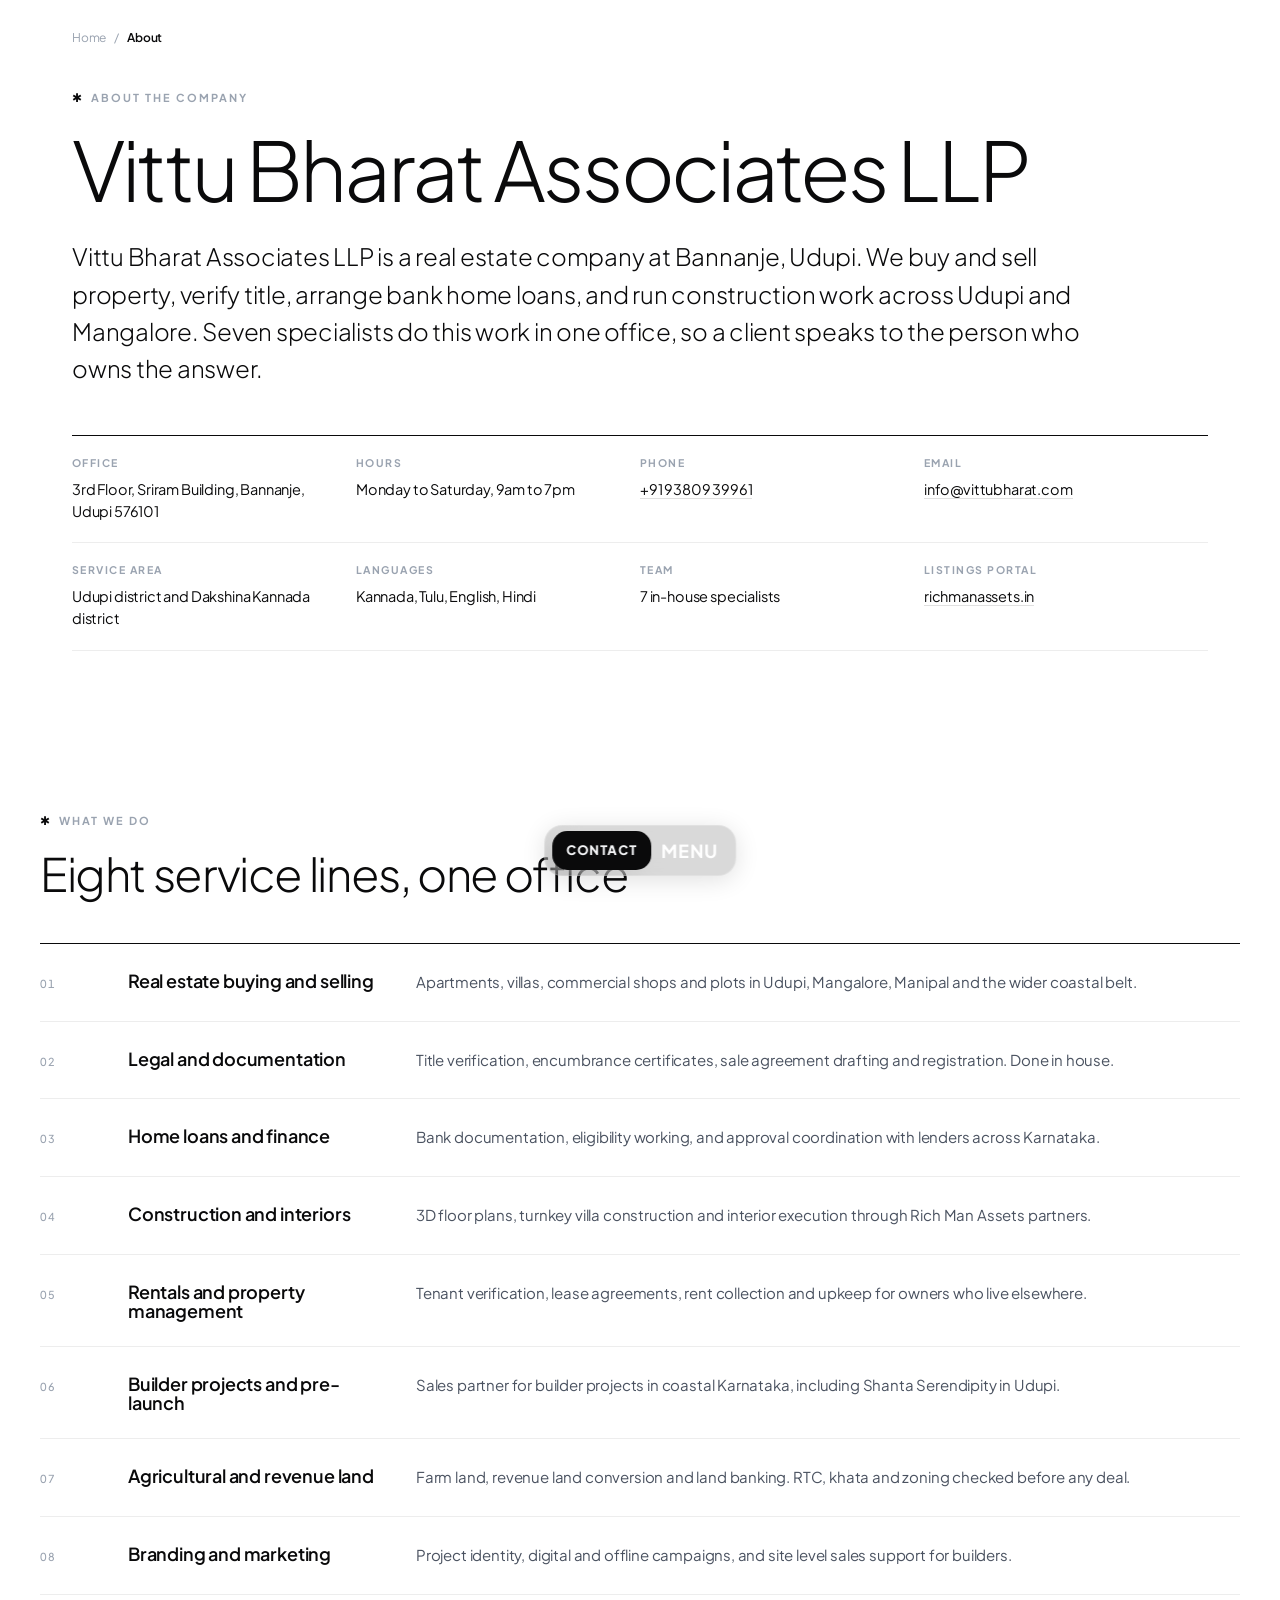
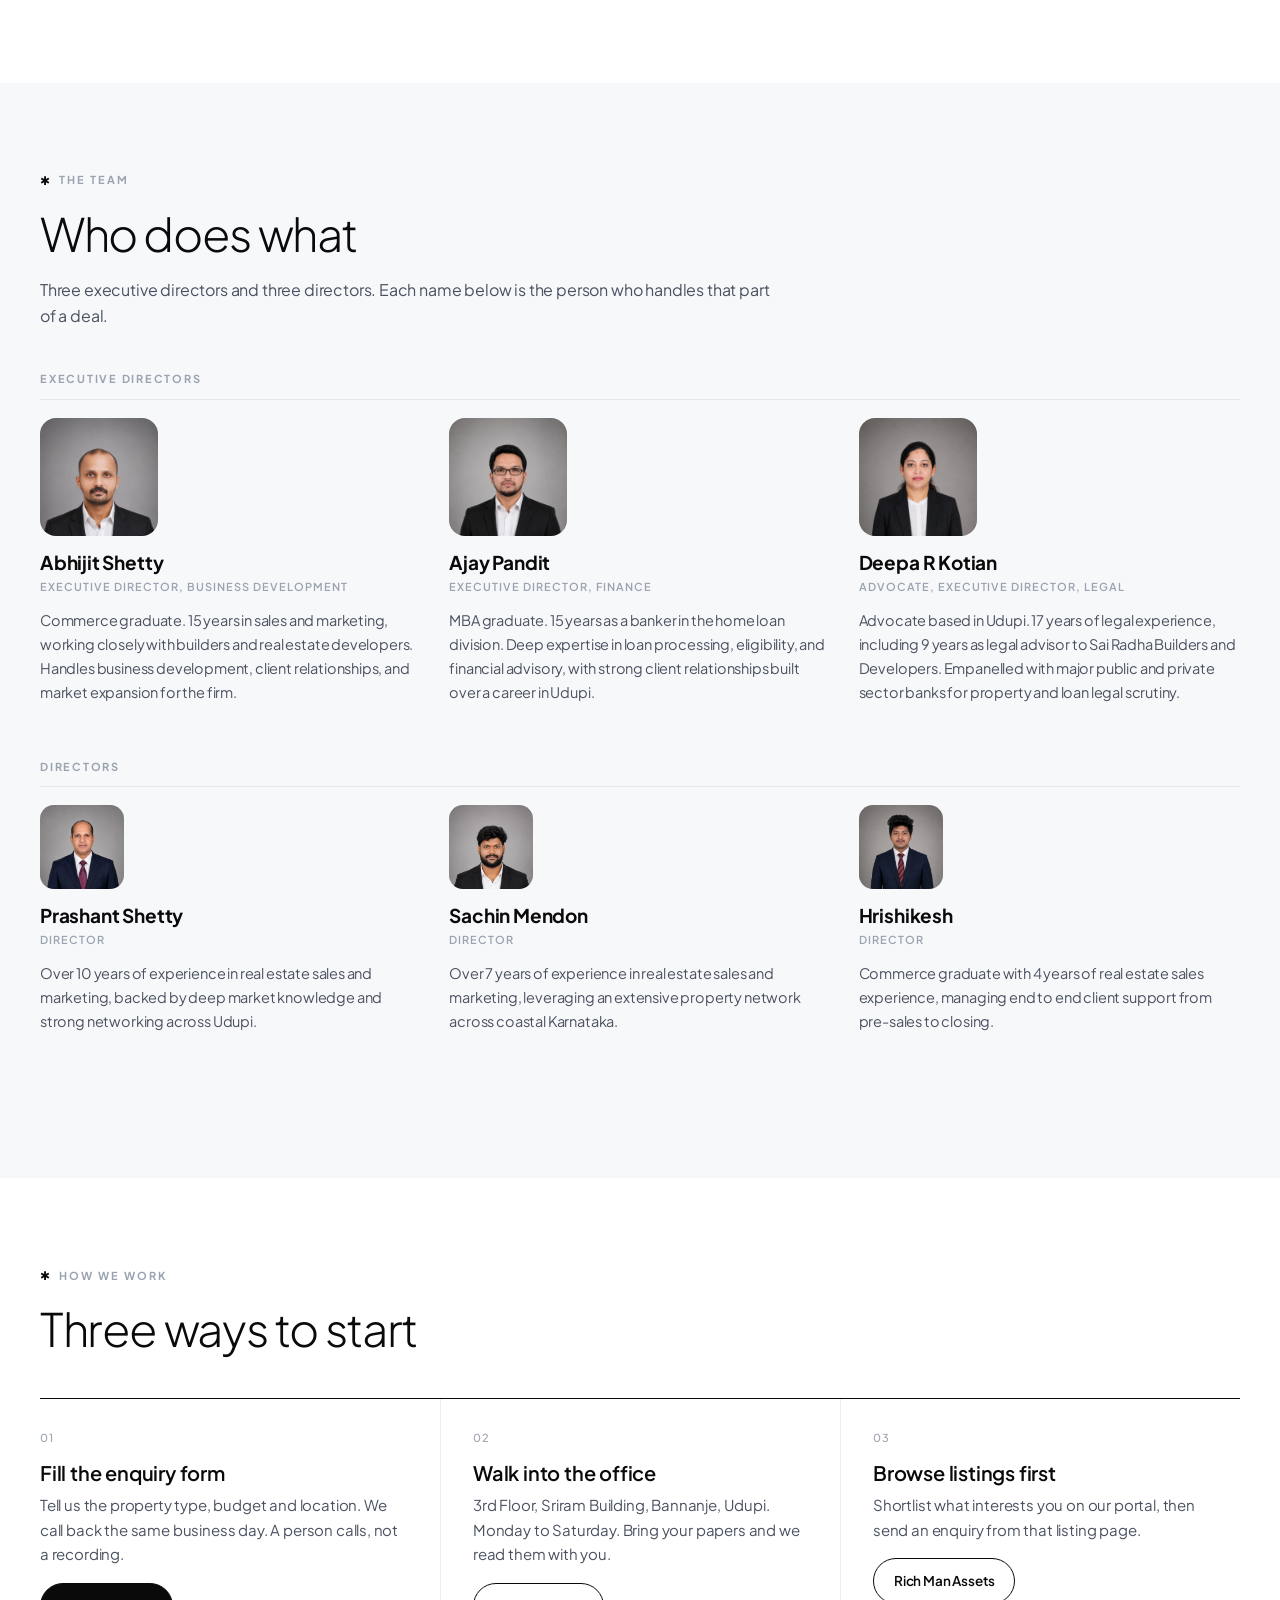
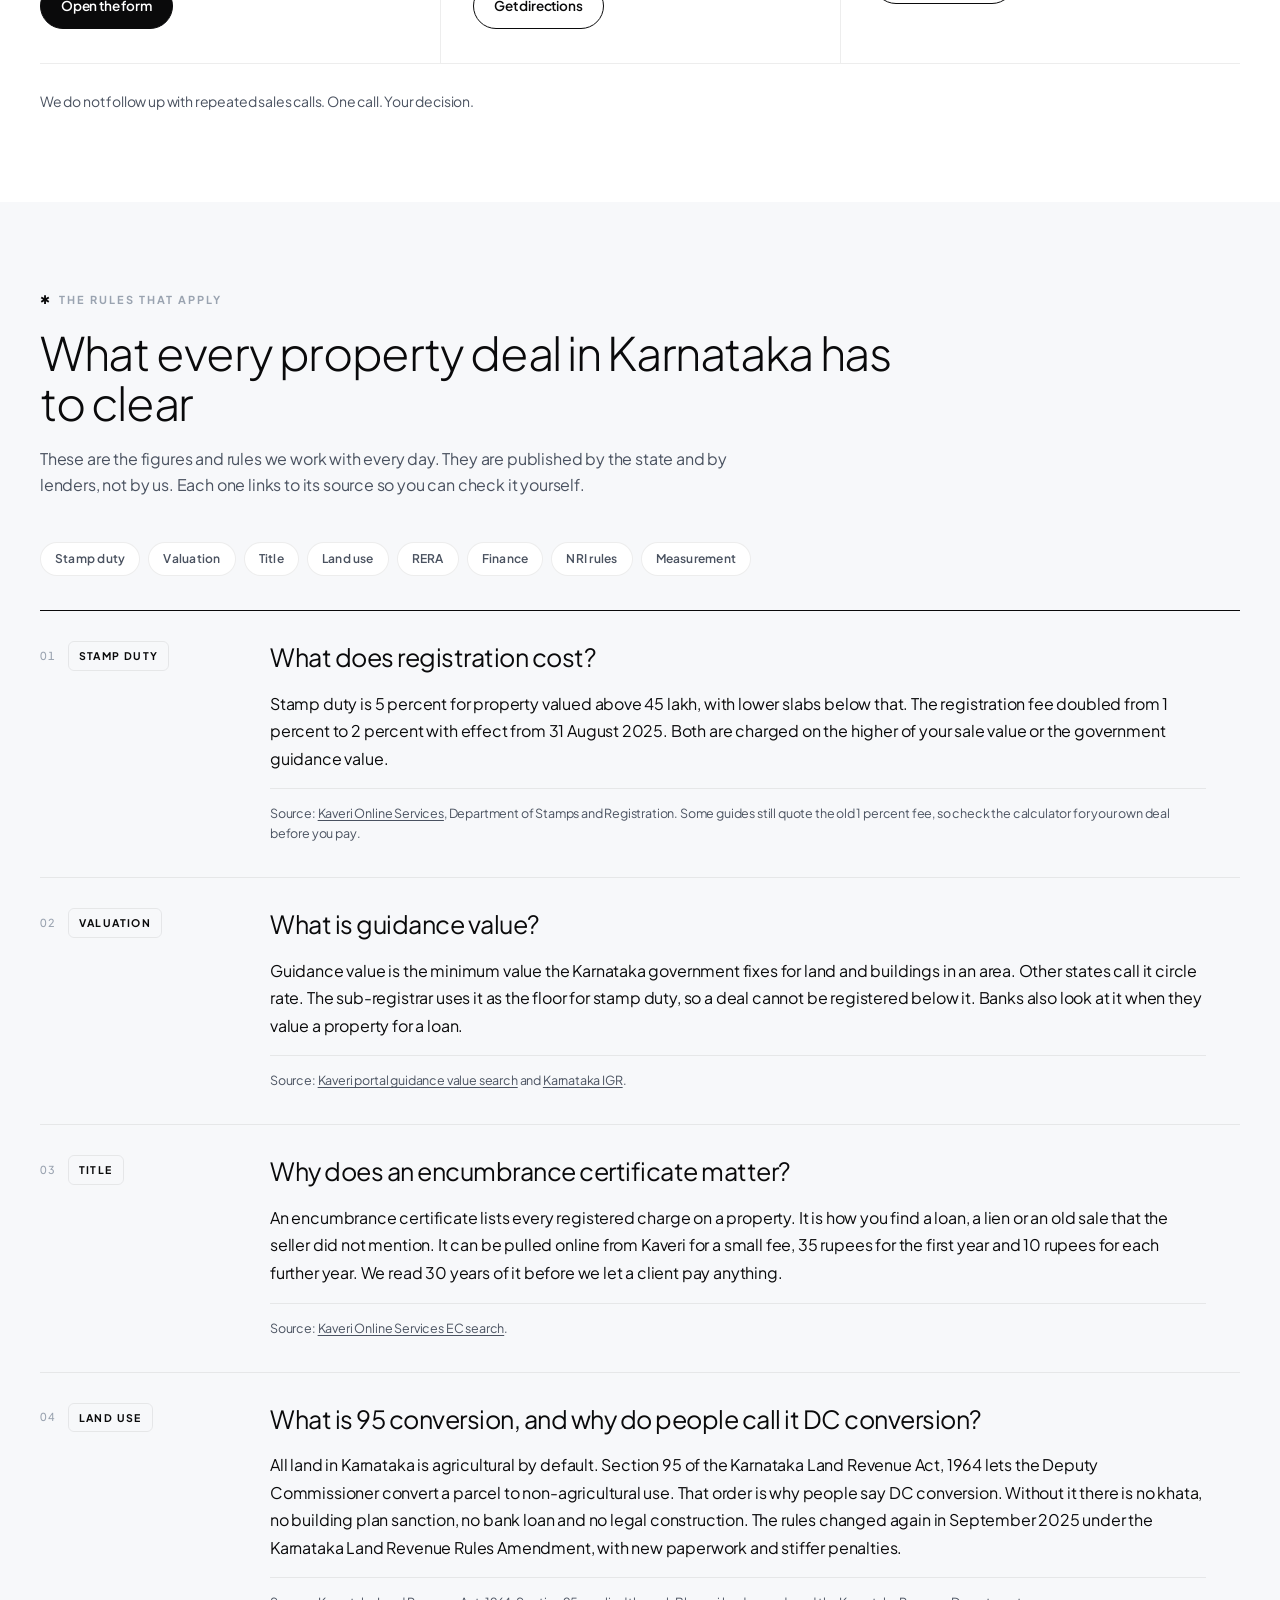
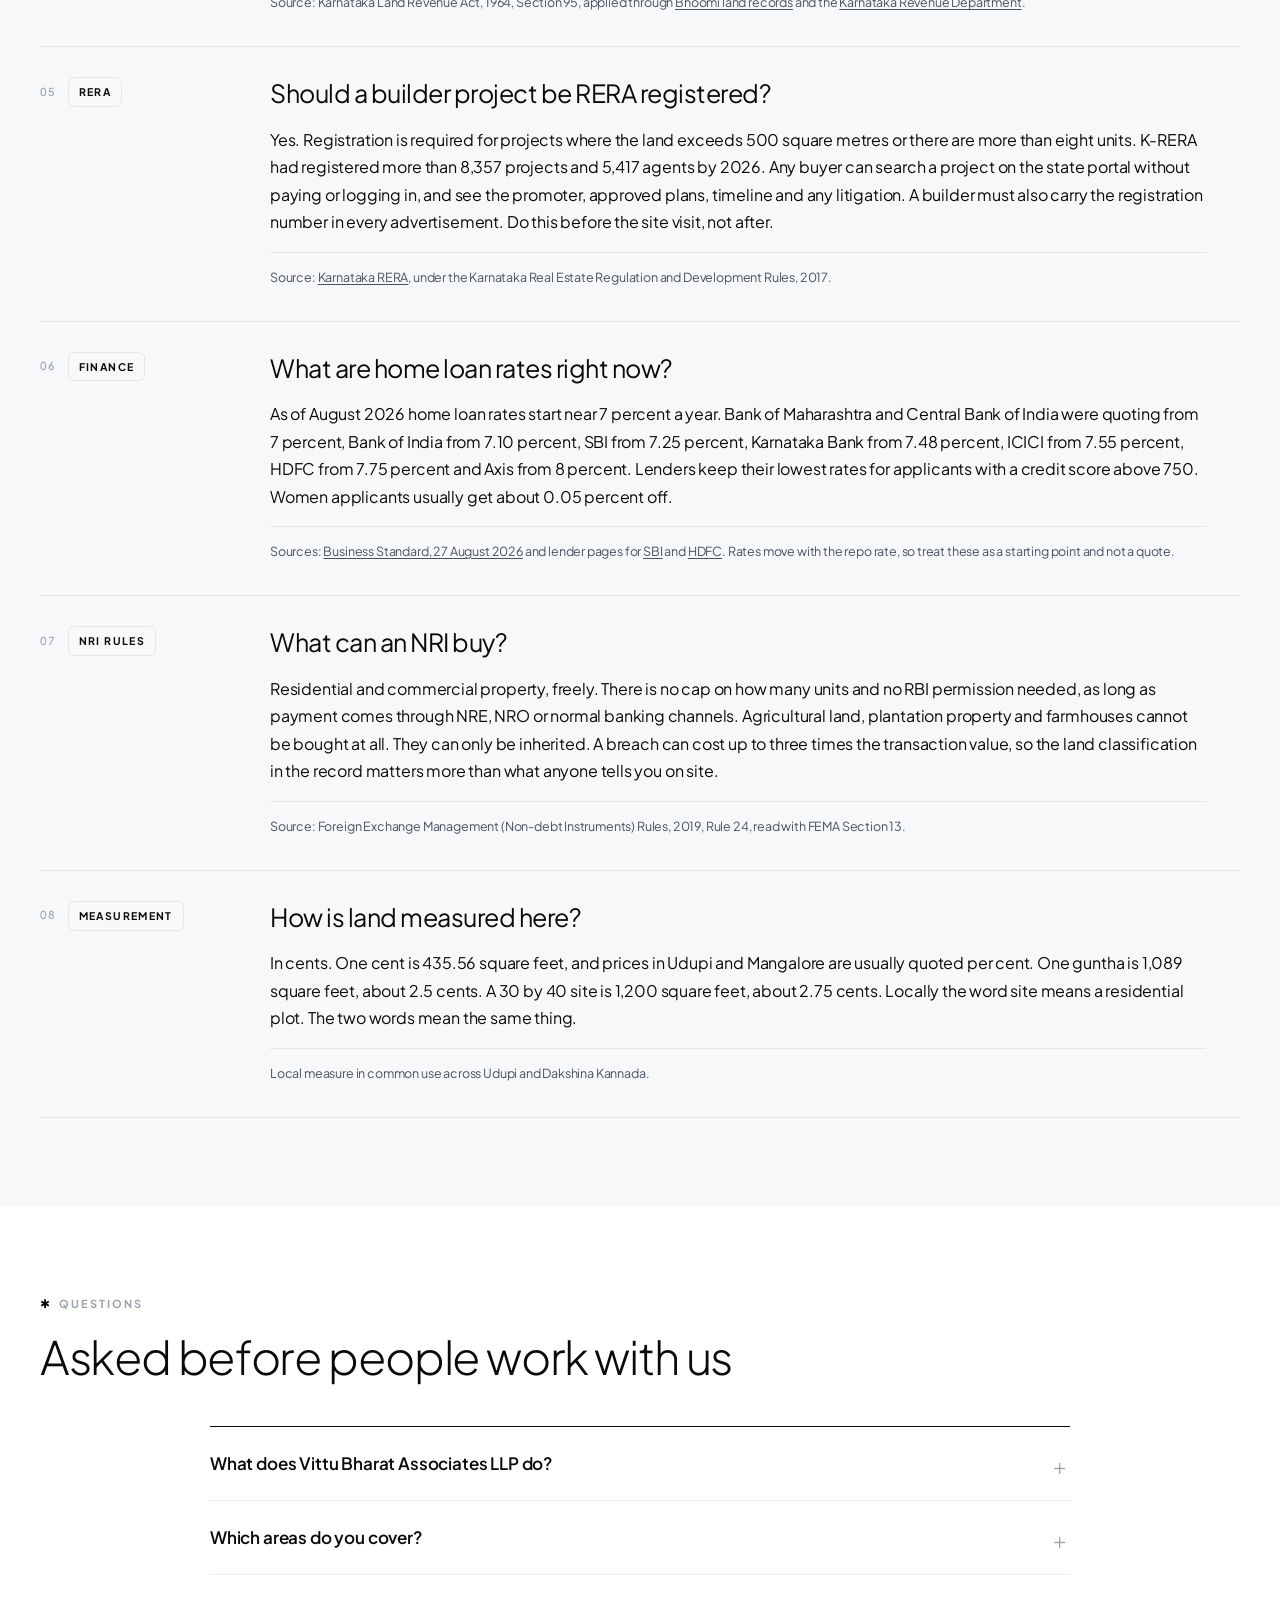
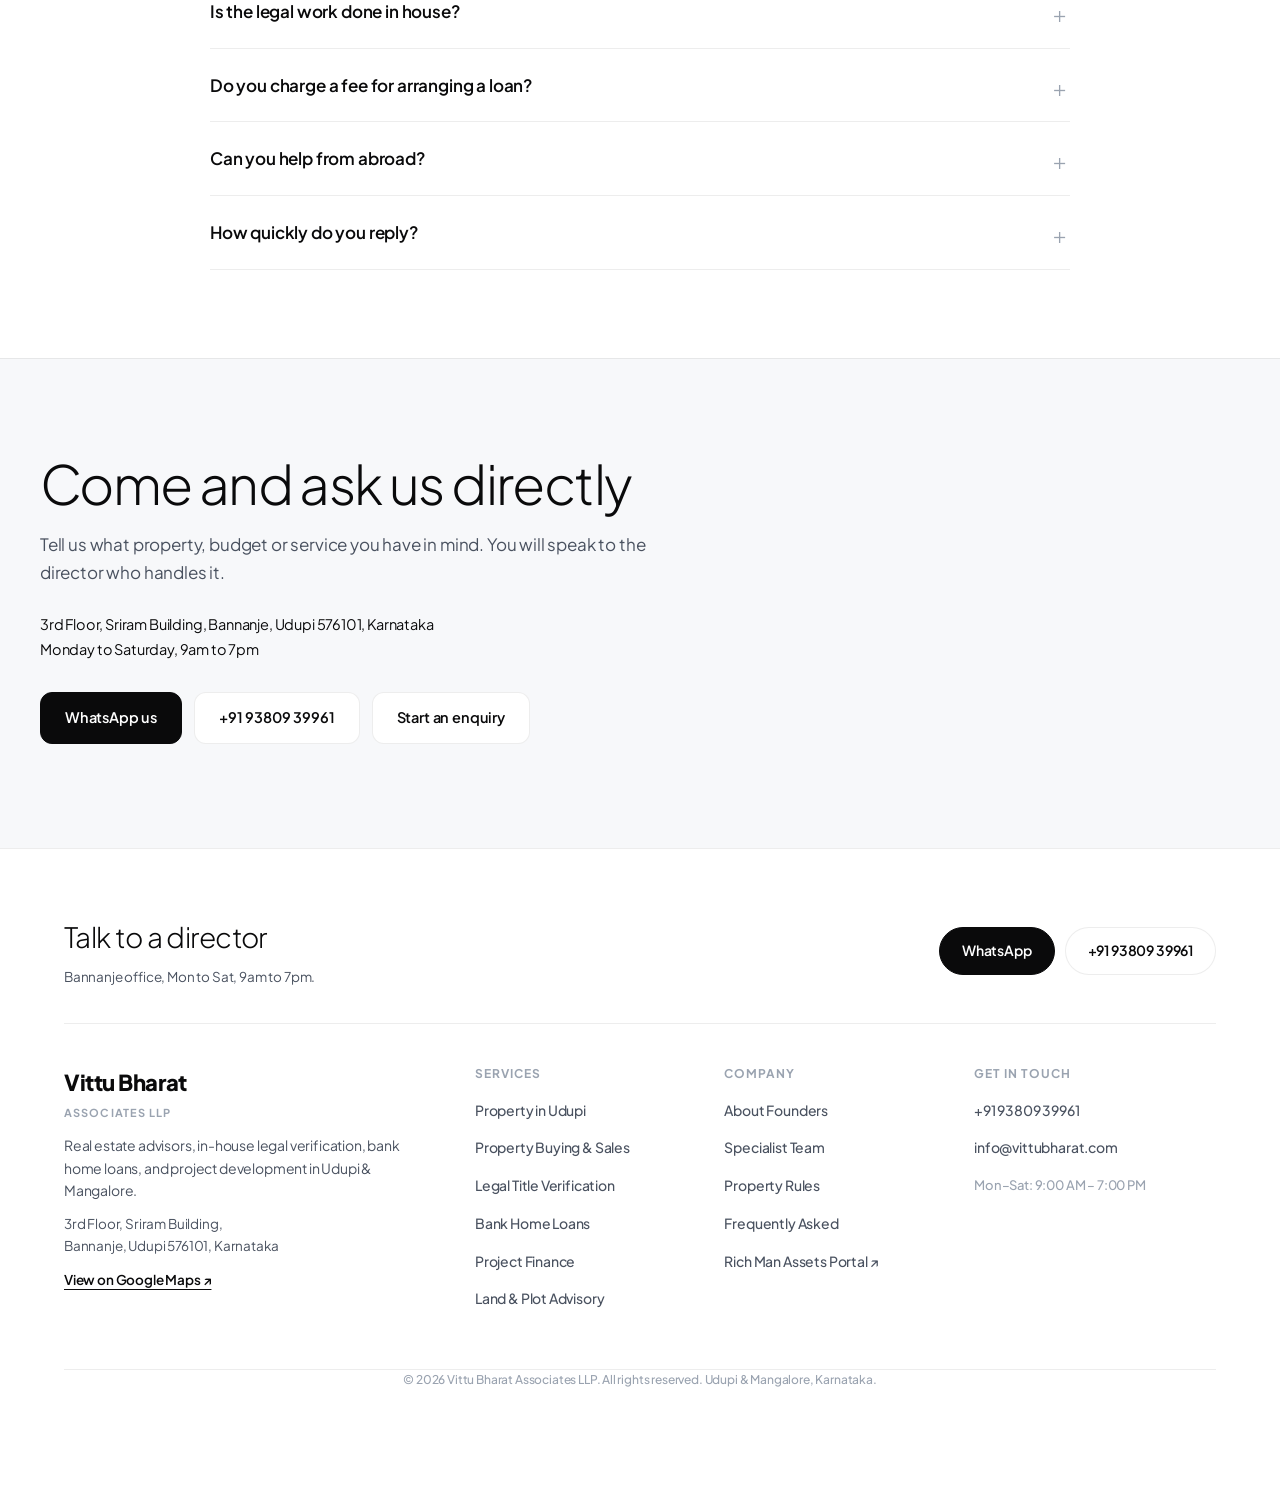
==== about.html @ c8b0259d "Replace Brahmagiri with Bannanje across all pages Update office location references from Brahmagiri " ====
<!DOCTYPE html>
<html lang="en-IN">

<head>
  <meta charset="UTF-8">
  <meta name="viewport" content="width=device-width, initial-scale=1.0">
  <title>About Us | Real Estate Company in Udupi | Vittu Bharat</title>
  <meta name="description"
    content="Vittu Bharat Associates LLP is a real estate company at Bannanje, Udupi. Meet the seven specialists who handle property, legal, loans and construction.">
  <meta name="keywords"
    content="about Vittu Bharat, real estate company Udupi, property consultant Mangalore, Deepa R Kotian advocate Udupi, Ajay Pandit home loan Udupi, real estate agent Bannanje, property legal verification Udupi, real estate team coastal Karnataka">
  <meta name="author" content="Vittu Bharat Associates LLP">
  <meta name="robots" content="index, follow, max-image-preview:large, max-snippet:-1">
  <link rel="canonical" href="https://www.vittubharat.com/about.html">

  <meta name="geo.region" content="IN-KA">
  <meta name="geo.placename" content="Udupi, Karnataka, India">
  <meta name="geo.position" content="13.3408;74.7491">
  <meta name="ICBM" content="13.3408, 74.7491">
  <meta name="theme-color" content="#0A0A0B">

  <meta property="og:title" content="About Vittu Bharat Associates LLP | Real Estate in Udupi &amp; Mangalore">
  <meta property="og:description"
    content="Who we are, who does what, and the rules that apply to every property deal in Udupi and Mangalore.">
  <meta property="og:type" content="website">
  <meta property="og:url" content="https://www.vittubharat.com/about.html">
  <meta property="og:image" content="https://www.vittubharat.com/logo/og-image.png">
  <meta property="og:site_name" content="Vittu Bharat Associates LLP">
  <meta property="og:locale" content="en_IN">
  <meta name="twitter:card" content="summary_large_image">
  <meta name="twitter:title" content="About Vittu Bharat Associates LLP">
  <meta name="twitter:description"
    content="A real estate company in Udupi with in-house legal, finance and construction teams.">
  <meta name="twitter:image" content="https://www.vittubharat.com/logo/og-image.png">

  <link rel="icon" type="image/png" href="logo/textlogo.png">
  <link rel="preconnect" href="https://fonts.googleapis.com">
  <link rel="preconnect" href="https://fonts.gstatic.com" crossorigin>
  <link
    href="https://fonts.googleapis.com/css2?family=Plus+Jakarta+Sans:wght@200;300;400;500;600;700;800&display=swap"
    rel="stylesheet">
  <link rel="stylesheet" href="style.css">

  <script type="application/ld+json">
{
  "@context": "https://schema.org",
  "@type": "AboutPage",
  "@id": "https://www.vittubharat.com/about.html",
  "url": "https://www.vittubharat.com/about.html",
  "name": "About Vittu Bharat Associates LLP",
  "description": "Company profile, team, service area and working process of Vittu Bharat Associates LLP, a real estate company in Udupi, Karnataka.",
  "inLanguage": "en-IN",
  "isPartOf": { "@type": "WebSite", "name": "Vittu Bharat Associates LLP", "url": "https://www.vittubharat.com" },
  "about": { "@id": "https://www.vittubharat.com/#organization" }
}
</script>

  <script type="application/ld+json">
{
  "@context": "https://schema.org",
  "@type": "RealEstateAgent",
  "@id": "https://www.vittubharat.com/#organization",
  "name": "Vittu Bharat Associates LLP",
  "alternateName": ["Vittu Bharat", "VittuBharat"],
  "url": "https://www.vittubharat.com",
  "logo": "https://www.vittubharat.com/logo/textlogo.png",
  "image": "https://www.vittubharat.com/logo/og-image.png",
  "telephone": "+91-93809-39961",
  "email": "info@vittubharat.com",
  "priceRange": "₹₹",
  "address": {
    "@type": "PostalAddress",
    "streetAddress": "3rd Floor, Sriram Building, Bannanje",
    "addressLocality": "Udupi",
    "postalCode": "576101",
    "addressRegion": "Karnataka",
    "addressCountry": "IN"
  },
  "geo": { "@type": "GeoCoordinates", "latitude": 13.3408, "longitude": 74.7491 },
  "openingHoursSpecification": {
    "@type": "OpeningHoursSpecification",
    "dayOfWeek": ["Monday", "Tuesday", "Wednesday", "Thursday", "Friday", "Saturday"],
    "opens": "09:00",
    "closes": "19:00"
  },
  "areaServed": [
    { "@type": "City", "name": "Udupi" },
    { "@type": "City", "name": "Mangalore" },
    { "@type": "City", "name": "Manipal" },
    { "@type": "City", "name": "Kundapur" },
    { "@type": "City", "name": "Karkala" }
  ],
  "knowsLanguage": ["English", "Kannada", "Hindi", "Tulu"],
  "sameAs": ["https://richmanassets.in", "https://maps.app.goo.gl/BXjthYPATCqSxRvz6", "https://wa.me/919380939961"],
  "employee": [
    {
      "@type": "Person",
      "name": "Abhijit Shetty",
      "jobTitle": "Executive Director",
      "description": "Commerce graduate. 15 years in sales and marketing, working closely with builders and real estate developers. Handles business development, client relationships, and market expansion for the firm.",
      "image": "https://www.vittubharat.com/team/abhijit.jpeg"
    },
    {
      "@type": "Person",
      "name": "Ajay Pandit",
      "jobTitle": "Executive Director, Finance",
      "description": "MBA graduate. 15 years as a banker in the home loan division. Deep expertise in loan processing, eligibility, and financial advisory, with strong client relationships built over a career in Udupi.",
      "image": "https://www.vittubharat.com/team/Ajay .jpeg"
    },
    {
      "@type": "Person",
      "name": "Deepa R Kotian",
      "jobTitle": "Advocate, Executive Director",
      "description": "Advocate based in Udupi. 17 years of legal experience, including 9 years as legal advisor to Sai Radha Builders and Developers. Empanelled with major public and private sector banks for property and loan legal scrutiny.",
      "image": "https://www.vittubharat.com/team/Deepa .jpeg"
    },
    {
      "@type": "Person",
      "name": "Prashant Shetty",
      "jobTitle": "Director",
      "description": "Over 10 years of experience in real estate sales and marketing, backed by deep market knowledge and strong networking across Udupi.",
      "image": "https://www.vittubharat.com/team/Prashant .jpeg"
    },
    {
      "@type": "Person",
      "name": "Sachin Mendon",
      "jobTitle": "Director",
      "description": "Over 7 years of experience in real estate sales and marketing, leveraging an extensive property network across coastal Karnataka.",
      "image": "https://www.vittubharat.com/team/sachin.png"
    },
    {
      "@type": "Person",
      "name": "Hrishikesh",
      "jobTitle": "Director",
      "description": "Commerce graduate with 4 years of real estate sales experience, managing end-to-end client support from pre-sales to closing.",
      "image": "https://www.vittubharat.com/team/Hrishikesh .jpeg"
    }
  ]
}
</script>

  <script type="application/ld+json">
{
  "@context": "https://schema.org",
  "@type": "BreadcrumbList",
  "itemListElement": [
    { "@type": "ListItem", "position": 1, "name": "Home", "item": "https://www.vittubharat.com/" },
    { "@type": "ListItem", "position": 2, "name": "About", "item": "https://www.vittubharat.com/about.html" }
  ]
}
</script>

  <script type="application/ld+json">
{
  "@context": "https://schema.org",
  "@type": "FAQPage",
  "mainEntity": [
    {
      "@type": "Question",
      "name": "What does Vittu Bharat Associates LLP do?",
      "acceptedAnswer": {
        "@type": "Answer",
        "text": "Vittu Bharat Associates LLP is a real estate company based at Bannanje, Udupi. It handles property buying and selling, legal title verification, bank home loans, construction and interiors, rental management, builder project sales, agricultural land advisory, and project branding across Udupi and Mangalore."
      }
    },
    {
      "@type": "Question",
      "name": "Where is the Vittu Bharat office in Udupi?",
      "acceptedAnswer": {
        "@type": "Answer",
        "text": "The office is on the 3rd Floor, Sriram Building, Bannanje, Udupi 576101, Karnataka. It is open Monday to Saturday, 9am to 7pm. The phone number is +91 93809 39961."
      }
    },
    {
      "@type": "Question",
      "name": "Who handles the legal work at Vittu Bharat?",
      "acceptedAnswer": {
        "@type": "Answer",
        "text": "Advocate Deepa R Kotian leads the legal team. She has 17 years of legal experience, including 9 years as legal advisor to Sai Radha Builders and Developers, and is empanelled with major public and private sector banks for property and loan legal scrutiny."
      }
    },
    {
      "@type": "Question",
      "name": "How much are stamp duty and registration charges in Karnataka?",
      "acceptedAnswer": {
        "@type": "Answer",
        "text": "Stamp duty in Karnataka is 5 percent for property valued above 45 lakh, with lower slabs below that. The registration fee rose from 1 percent to 2 percent with effect from 31 August 2025. Both are charged on the higher of the sale value or the government guidance value. Verify current figures on the Kaveri portal before you register."
      }
    },
    {
      "@type": "Question",
      "name": "Can an NRI buy agricultural land in Udupi or Mangalore?",
      "acceptedAnswer": {
        "@type": "Answer",
        "text": "No. Under FEMA, an NRI or OCI cannot buy agricultural land, plantation property or a farmhouse in India. Residential and commercial property can be bought freely with no limit on the number of units and no RBI permission. Agricultural land can be inherited."
      }
    },
    {
      "@type": "Question",
      "name": "What is a cent of land in coastal Karnataka?",
      "acceptedAnswer": {
        "@type": "Answer",
        "text": "One cent is 435.56 square feet. Land in Udupi and Mangalore is usually priced per cent. One guntha is 1,089 square feet, which is about 2.5 cents. A 30 by 40 site is 1,200 square feet, which is about 2.75 cents."
      }
    }
  ]
}
</script>
</head>

<body class="ab-body">

  <div class="nb" id="nb">
    <nav class="nb-panel" id="nb-panel" aria-hidden="true">
      <a href="index.html#vision" class="nb-link">Home</a>
      <a href="index.html#services" class="nb-link">Our Services</a>
      <a href="property-in-udupi.html" class="nb-link">Property in Udupi</a>
      <a href="flats-for-sale-udupi.html" class="nb-link">Flats in Udupi</a>
      <a href="sites-for-sale-manipal.html" class="nb-link">Sites near Manipal</a>
      <a href="home-loans.html" class="nb-link">Home Loans</a>
      <a href="#team" class="nb-link">Our Team</a>
      <a href="#rules" class="nb-link">Property Rules</a>
      <a href="#faq" class="nb-link">Questions</a>
      <a href="https://richmanassets.in" target="_blank" rel="noopener" class="nb-link nb-link--accent">Rich Man Assets
        ↗</a>
    </nav>
    <div class="nb-bar">
      <a href="#contact" class="nb-logo"> Contact</a>
      <button class="nb-toggle" id="nb-toggle" aria-expanded="false">
        <span class="nb-label-menu">Menu</span>
        <span class="nb-label-close">Close</span>
      </button>
    </div>
  </div>

  <main class="ab-main">

    <nav class="ab-crumbs" aria-label="Breadcrumb">
      <a href="index.html">Home</a>
      <span aria-hidden="true">/</span>
      <span aria-current="page">About</span>
    </nav>

    <!-- LEAD: direct answer first -->
    <header class="ab-lead">
      <p class="section-label"><span class="label-star">✱</span> ABOUT THE COMPANY</p>
      <h1 class="ab-h1">Vittu Bharat Associates LLP</h1>
      <p class="ab-answer">Vittu Bharat Associates LLP is a real estate company at Bannanje, Udupi. We buy and sell
        property, verify title, arrange bank home loans, and run construction work across Udupi and Mangalore. Seven
        specialists do this work in one office, so a client speaks to the person who owns the answer.</p>
      <dl class="ab-facts">
        <div class="ab-fact">
          <dt>Office</dt>
          <dd>3rd Floor, Sriram Building, Bannanje, Udupi 576101</dd>
        </div>
        <div class="ab-fact">
          <dt>Hours</dt>
          <dd>Monday to Saturday, 9am to 7pm</dd>
        </div>
        <div class="ab-fact">
          <dt>Phone</dt>
          <dd><a href="tel:+919380939961">+91 93809 39961</a></dd>
        </div>
        <div class="ab-fact">
          <dt>Email</dt>
          <dd><a href="mailto:info@vittubharat.com">info@vittubharat.com</a></dd>
        </div>
        <div class="ab-fact">
          <dt>Service area</dt>
          <dd>Udupi district and Dakshina Kannada district</dd>
        </div>
        <div class="ab-fact">
          <dt>Languages</dt>
          <dd>Kannada, Tulu, English, Hindi</dd>
        </div>
        <div class="ab-fact">
          <dt>Team</dt>
          <dd>7 in-house specialists</dd>
        </div>
        <div class="ab-fact">
          <dt>Listings portal</dt>
          <dd><a href="https://richmanassets.in" target="_blank" rel="noopener">richmanassets.in</a></dd>
        </div>
      </dl>
    </header>

    <!-- WHAT WE DO -->
    <section class="ab-section" id="work" aria-labelledby="work-h">
      <div class="ab-head">
        <p class="section-label"><span class="label-star">✱</span> WHAT WE DO</p>
        <h2 class="ab-h2" id="work-h">Eight service lines, one office</h2>
      </div>
      <ol class="ab-list">
        <li class="ab-item">
          <span class="ab-item-num">01</span>
          <h3 class="ab-item-title">Real estate buying and selling</h3>
          <p class="ab-item-text">Apartments, villas, commercial shops and plots in Udupi, Mangalore, Manipal and the
            wider coastal belt.</p>
        </li>
        <li class="ab-item">
          <span class="ab-item-num">02</span>
          <h3 class="ab-item-title">Legal and documentation</h3>
          <p class="ab-item-text">Title verification, encumbrance certificates, sale agreement drafting and
            registration. Done in house.</p>
        </li>
        <li class="ab-item">
          <span class="ab-item-num">03</span>
          <h3 class="ab-item-title">Home loans and finance</h3>
          <p class="ab-item-text">Bank documentation, eligibility working, and approval coordination with lenders across
            Karnataka.</p>
        </li>
        <li class="ab-item">
          <span class="ab-item-num">04</span>
          <h3 class="ab-item-title">Construction and interiors</h3>
          <p class="ab-item-text">3D floor plans, turnkey villa construction and interior execution through Rich Man
            Assets partners.</p>
        </li>
        <li class="ab-item">
          <span class="ab-item-num">05</span>
          <h3 class="ab-item-title">Rentals and property management</h3>
          <p class="ab-item-text">Tenant verification, lease agreements, rent collection and upkeep for owners who live
            elsewhere.</p>
        </li>
        <li class="ab-item">
          <span class="ab-item-num">06</span>
          <h3 class="ab-item-title">Builder projects and pre-launch</h3>
          <p class="ab-item-text">Sales partner for builder projects in coastal Karnataka, including Shanta Serendipity
            in Udupi.</p>
        </li>
        <li class="ab-item">
          <span class="ab-item-num">07</span>
          <h3 class="ab-item-title">Agricultural and revenue land</h3>
          <p class="ab-item-text">Farm land, revenue land conversion and land banking. RTC, khata and zoning checked
            before any deal.</p>
        </li>
        <li class="ab-item">
          <span class="ab-item-num">08</span>
          <h3 class="ab-item-title">Branding and marketing</h3>
          <p class="ab-item-text">Project identity, digital and offline campaigns, and site level sales support for
            builders.</p>
        </li>
      </ol>
    </section>

    <!-- TEAM -->
    <section class="ab-section ab-section--alt" id="team" aria-labelledby="team-h">
      <div class="ab-head">
        <p class="section-label"><span class="label-star">✱</span> THE TEAM</p>
        <h2 class="ab-h2" id="team-h">Who does what</h2>
        <p class="ab-head-sub">Three executive directors and three directors. Each name below is the person who handles
          that part of a deal.</p>
      </div>

      <h3 class="ab-group">Executive directors</h3>
      <div class="ab-people ab-people--lead">
        <article class="ab-person">
          <div class="ab-person-img"><img src="team/sm/abhijit.png" width="288" height="288" alt="Abhijit Shetty, Executive Director at Vittu Bharat Associates LLP" loading="lazy"></div>
          <div class="ab-person-body">
            <h4 class="ab-person-name">Abhijit Shetty</h4>
            <p class="ab-person-role">Executive Director, Business Development</p>
            <p class="ab-person-bio">Commerce graduate. 15 years in sales and marketing, working closely with builders
              and real estate developers. Handles business development, client relationships, and market expansion for
              the firm.</p>
          </div>
        </article>
        <article class="ab-person">
          <div class="ab-person-img"><img src="team/sm/ajay.png" width="288" height="288" alt="Ajay Pandit, Executive Director for finance at Vittu Bharat Associates LLP" loading="lazy"></div>
          <div class="ab-person-body">
            <h4 class="ab-person-name">Ajay Pandit</h4>
            <p class="ab-person-role">Executive Director, Finance</p>
            <p class="ab-person-bio">MBA graduate. 15 years as a banker in the home loan division. Deep expertise in
              loan processing, eligibility, and financial advisory, with strong client relationships built over a career
              in Udupi.</p>
          </div>
        </article>
        <article class="ab-person">
          <div class="ab-person-img"><img src="team/sm/deepa.png" width="288" height="288" alt="Advocate Deepa R Kotian, Executive Director for legal work at Vittu Bharat Associates LLP" loading="lazy"></div>
          <div class="ab-person-body">
            <h4 class="ab-person-name">Deepa R Kotian</h4>
            <p class="ab-person-role">Advocate, Executive Director, Legal</p>
            <p class="ab-person-bio">Advocate based in Udupi. 17 years of legal experience, including 9 years as legal
              advisor to Sai Radha Builders and Developers. Empanelled with major public and private sector banks for
              property and loan legal scrutiny.</p>
          </div>
        </article>
      </div>

      <h3 class="ab-group">Directors</h3>
      <div class="ab-people">
        <article class="ab-person">
          <div class="ab-person-img"><img src="team/sm/prashant.png" width="288" height="288" alt="Prashant Shetty, Director at Vittu Bharat Associates LLP" loading="lazy"></div>
          <div class="ab-person-body">
            <h4 class="ab-person-name">Prashant Shetty</h4>
            <p class="ab-person-role">Director</p>
            <p class="ab-person-bio">Over 10 years of experience in real estate sales and marketing, backed by deep
              market knowledge and strong networking across Udupi.</p>
          </div>
        </article>
        <article class="ab-person">
          <div class="ab-person-img"><img src="team/sm/sachin.png" width="288" height="288" alt="Sachin Mendon, Director at Vittu Bharat Associates LLP" loading="lazy"></div>
          <div class="ab-person-body">
            <h4 class="ab-person-name">Sachin Mendon</h4>
            <p class="ab-person-role">Director</p>
            <p class="ab-person-bio">Over 7 years of experience in real estate sales and marketing, leveraging an
              extensive property network across coastal Karnataka.</p>
          </div>
        </article>
        <article class="ab-person">
          <div class="ab-person-img"><img src="team/sm/hrishikesh.png" width="288" height="288" alt="Hrishikesh, Director at Vittu Bharat Associates LLP" loading="lazy"></div>
          <div class="ab-person-body">
            <h4 class="ab-person-name">Hrishikesh</h4>
            <p class="ab-person-role">Director</p>
            <p class="ab-person-bio">Commerce graduate with 4 years of real estate sales experience, managing end to end
              client support from pre-sales to closing.</p>
          </div>
        </article>
      </div>
    </section>

    <!-- HOW WE WORK -->
    <section class="ab-section" id="process" aria-labelledby="process-h">
      <div class="ab-head">
        <p class="section-label"><span class="label-star">✱</span> HOW WE WORK</p>
        <h2 class="ab-h2" id="process-h">Three ways to start</h2>
      </div>
      <div class="ab-steps">
        <div class="ab-step">
          <span class="ab-step-num">01</span>
          <h3 class="ab-step-title">Fill the enquiry form</h3>
          <p class="ab-step-text">Tell us the property type, budget and location. We call back the same business day. A
            person calls, not a recording.</p>
          <a class="ab-step-link" href="index.html#say-hello">Open the form</a>
        </div>
        <div class="ab-step">
          <span class="ab-step-num">02</span>
          <h3 class="ab-step-title">Walk into the office</h3>
          <p class="ab-step-text">3rd Floor, Sriram Building, Bannanje, Udupi. Monday to Saturday. Bring your papers
            and we read them with you.</p>
          <a class="ab-step-link" href="https://maps.app.goo.gl/BXjthYPATCqSxRvz6" target="_blank" rel="noopener">Get
            directions</a>
        </div>
        <div class="ab-step">
          <span class="ab-step-num">03</span>
          <h3 class="ab-step-title">Browse listings first</h3>
          <p class="ab-step-text">Shortlist what interests you on our portal, then send an enquiry from that listing
            page.</p>
          <a class="ab-step-link" href="https://richmanassets.in" target="_blank" rel="noopener">Rich Man Assets</a>
        </div>
      </div>
      <p class="ab-note">We do not follow up with repeated sales calls. One call. Your decision.</p>
    </section>

    <!-- RULES / FACTS -->
    <section class="ab-section ab-section--alt" id="rules" aria-labelledby="rules-h">
      <div class="ab-head">
        <p class="section-label"><span class="label-star">✱</span> THE RULES THAT APPLY</p>
        <h2 class="ab-h2" id="rules-h">What every property deal in Karnataka has to clear</h2>
        <p class="ab-head-sub">These are the figures and rules we work with every day. They are published by the state
          and by lenders, not by us. Each one links to its source so you can check it yourself.</p>
      </div>

      <nav class="ab-rule-nav" aria-label="Jump to a rule">
        <a href="#rule-stamp-duty">Stamp duty</a>
        <a href="#rule-guidance-value">Valuation</a>
        <a href="#rule-ec">Title</a>
        <a href="#rule-conversion">Land use</a>
        <a href="#rule-rera">RERA</a>
        <a href="#rule-loan-rates">Finance</a>
        <a href="#rule-nri">NRI rules</a>
        <a href="#rule-measure">Measurement</a>
      </nav>

      <div class="ab-rules">
        <article class="ab-rule" id="rule-stamp-duty">
          <div class="ab-rule-rail">
            <span class="ab-rule-num">01</span>
            <span class="ab-rule-cat">Stamp duty</span>
          </div>
          <div class="ab-rule-main">
          <h3 class="ab-rule-q">What does registration cost?</h3>
          <p class="ab-rule-a">Stamp duty is 5 percent for property valued above 45 lakh, with lower slabs below that.
            The registration fee doubled from 1 percent to 2 percent with effect from 31 August 2025. Both are charged
            on the higher of your sale value or the government guidance value.</p>
          <p class="ab-rule-src">Source: <a href="https://kaveri.karnataka.gov.in/" target="_blank" rel="noopener">Kaveri
              Online Services</a>, Department of Stamps and Registration. Some guides still quote the old 1 percent fee,
            so check the calculator for your own deal before you pay.</p>
          </div>
        </article>

        <article class="ab-rule" id="rule-guidance-value">
          <div class="ab-rule-rail">
            <span class="ab-rule-num">02</span>
            <span class="ab-rule-cat">Valuation</span>
          </div>
          <div class="ab-rule-main">
          <h3 class="ab-rule-q">What is guidance value?</h3>
          <p class="ab-rule-a">Guidance value is the minimum value the Karnataka government fixes for land and buildings
            in an area. Other states call it circle rate. The sub-registrar uses it as the floor for stamp duty, so a
            deal cannot be registered below it. Banks also look at it when they value a property for a loan.</p>
          <p class="ab-rule-src">Source: <a href="https://kaveri.karnataka.gov.in/" target="_blank" rel="noopener">Kaveri
              portal guidance value search</a> and <a href="https://igr.karnataka.gov.in/" target="_blank"
              rel="noopener">Karnataka IGR</a>.</p>
          </div>
        </article>

        <article class="ab-rule" id="rule-ec">
          <div class="ab-rule-rail">
            <span class="ab-rule-num">03</span>
            <span class="ab-rule-cat">Title</span>
          </div>
          <div class="ab-rule-main">
          <h3 class="ab-rule-q">Why does an encumbrance certificate matter?</h3>
          <p class="ab-rule-a">An encumbrance certificate lists every registered charge on a property. It is how you
            find a loan, a lien or an old sale that the seller did not mention. It can be pulled online from Kaveri for
            a small fee, 35 rupees for the first year and 10 rupees for each further year. We read 30 years of it before
            we let a client pay anything.</p>
          <p class="ab-rule-src">Source: <a href="https://kaveri.karnataka.gov.in/" target="_blank" rel="noopener">Kaveri
              Online Services EC search</a>.</p>
          </div>
        </article>

        <article class="ab-rule" id="rule-conversion">
          <div class="ab-rule-rail">
            <span class="ab-rule-num">04</span>
            <span class="ab-rule-cat">Land use</span>
          </div>
          <div class="ab-rule-main">
          <h3 class="ab-rule-q">What is 95 conversion, and why do people call it DC conversion?</h3>
          <p class="ab-rule-a">All land in Karnataka is agricultural by default. Section 95 of the Karnataka Land
            Revenue Act, 1964 lets the Deputy Commissioner convert a parcel to non-agricultural use. That order is why
            people say DC conversion. Without it there is no khata, no building plan sanction, no bank loan and no legal
            construction. The rules changed again in September 2025 under the Karnataka Land Revenue Rules Amendment,
            with new paperwork and stiffer penalties.</p>
          <p class="ab-rule-src">Source: Karnataka Land Revenue Act, 1964, Section 95, applied through <a
              href="https://landrecords.karnataka.gov.in/service90/" target="_blank" rel="noopener">Bhoomi land
              records</a> and the <a href="https://karunadu.karnataka.gov.in/revenuedepartment/" target="_blank"
              rel="noopener">Karnataka Revenue Department</a>.</p>
          </div>
        </article>

        <article class="ab-rule" id="rule-rera">
          <div class="ab-rule-rail">
            <span class="ab-rule-num">05</span>
            <span class="ab-rule-cat">RERA</span>
          </div>
          <div class="ab-rule-main">
          <h3 class="ab-rule-q">Should a builder project be RERA registered?</h3>
          <p class="ab-rule-a">Yes. Registration is required for projects where the land exceeds 500 square metres or
            there are more than eight units. K-RERA had registered more than 8,357 projects and 5,417 agents by 2026.
            Any buyer can search a project on the state portal without paying or logging in, and see the promoter,
            approved plans, timeline and any litigation. A builder must also carry the registration number in every
            advertisement. Do this before the site visit, not after.</p>
          <p class="ab-rule-src">Source: <a href="https://rera.karnataka.gov.in/" target="_blank" rel="noopener">Karnataka
              RERA</a>, under the Karnataka Real Estate Regulation and Development Rules, 2017.</p>
          </div>
        </article>

        <article class="ab-rule" id="rule-loan-rates">
          <div class="ab-rule-rail">
            <span class="ab-rule-num">06</span>
            <span class="ab-rule-cat">Finance</span>
          </div>
          <div class="ab-rule-main">
          <h3 class="ab-rule-q">What are home loan rates right now?</h3>
          <p class="ab-rule-a">As of August 2026 home loan rates start near 7 percent a year. Bank of Maharashtra and
            Central Bank of India were quoting from 7 percent, Bank of India from 7.10 percent, SBI from 7.25 percent,
            Karnataka Bank from 7.48 percent, ICICI from 7.55 percent, HDFC from 7.75 percent and Axis from 8 percent.
            Lenders keep their lowest rates for applicants with a credit score above 750. Women applicants usually get
            about 0.05 percent off.</p>
          <p class="ab-rule-src">Sources: <a
              href="https://www.business-standard.com/finance/personal-finance/home-loan-rates-start-at-7-in-aug-check-best-offers-by-top-lenders-126082700776_1.html"
              target="_blank" rel="noopener">Business Standard, 27 August 2026</a> and lender pages for <a
              href="https://www.sbi.co.in/web/personal-banking/loans/home-loans" target="_blank"
              rel="noopener">SBI</a> and <a
              href="https://www.hdfcbank.com/personal/borrow/popular-loans/home-loan" target="_blank"
              rel="noopener">HDFC</a>. Rates move with the repo rate, so treat these as a starting point and not a
            quote.</p>
          </div>
        </article>

        <article class="ab-rule" id="rule-nri">
          <div class="ab-rule-rail">
            <span class="ab-rule-num">07</span>
            <span class="ab-rule-cat">NRI rules</span>
          </div>
          <div class="ab-rule-main">
          <h3 class="ab-rule-q">What can an NRI buy?</h3>
          <p class="ab-rule-a">Residential and commercial property, freely. There is no cap on how many units and no
            RBI permission needed, as long as payment comes through NRE, NRO or normal banking channels. Agricultural
            land, plantation property and farmhouses cannot be bought at all. They can only be inherited. A breach can
            cost up to three times the transaction value, so the land classification in the record matters more than
            what anyone tells you on site.</p>
          <p class="ab-rule-src">Source: Foreign Exchange Management (Non-debt Instruments) Rules, 2019, Rule 24, read
            with FEMA Section 13.</p>
          </div>
        </article>

        <article class="ab-rule" id="rule-measure">
          <div class="ab-rule-rail">
            <span class="ab-rule-num">08</span>
            <span class="ab-rule-cat">Measurement</span>
          </div>
          <div class="ab-rule-main">
          <h3 class="ab-rule-q">How is land measured here?</h3>
          <p class="ab-rule-a">In cents. One cent is 435.56 square feet, and prices in Udupi and Mangalore are usually
            quoted per cent. One guntha is 1,089 square feet, about 2.5 cents. A 30 by 40 site is 1,200 square feet,
            about 2.75 cents. Locally the word site means a residential plot. The two words mean the same thing.</p>
          <p class="ab-rule-src">Local measure in common use across Udupi and Dakshina Kannada.</p>
          </div>
        </article>
      </div>
    </section>

    <!-- FAQ -->
    <section class="ab-section" id="faq" aria-labelledby="faq-h">
      <div class="ab-head">
        <p class="section-label"><span class="label-star">✱</span> QUESTIONS</p>
        <h2 class="ab-h2" id="faq-h">Asked before people work with us</h2>
      </div>
      <div class="ab-faq">
        <details class="ab-faq-item">
          <summary class="ab-faq-q">What does Vittu Bharat Associates LLP do?</summary>
          <p class="ab-faq-a">We are a real estate company at Bannanje, Udupi. We handle property buying and selling,
            legal title verification, bank home loans, construction and interiors, rental management, builder project
            sales, agricultural land advisory, and project branding across Udupi and Mangalore.</p>
        </details>
        <details class="ab-faq-item">
          <summary class="ab-faq-q">Which areas do you cover?</summary>
          <p class="ab-faq-a">Udupi district and Dakshina Kannada district. In Udupi that includes Bannanje, Manipal,
            Udupi city, Brahmavar, Kundapur, Karkala, Hebri, Byndoor, Padubidri and Kaup. In Mangalore it includes
            Bejai, Kadri, Hampankatta, Kankanady, Mangaladevi, Surathkal, Mulky, Bantwal, Puttur and Sullia.</p>
        </details>
        <details class="ab-faq-item">
          <summary class="ab-faq-q">Is the legal work done in house?</summary>
          <p class="ab-faq-a">Yes. Advocate Deepa R Kotian leads it. She has 17 years in property law and is empanelled
            with leading banks, so lenders accept our title reports directly and do not run a second legal check.</p>
        </details>
        <details class="ab-faq-item">
          <summary class="ab-faq-q">Do you charge a fee for arranging a loan?</summary>
          <p class="ab-faq-a">No loan fee. Our income on a transaction comes from the builder or seller side. Loan
            enquiries are processed the same day and we come back with a bank shortlist within 24 hours.</p>
        </details>
        <details class="ab-faq-item">
          <summary class="ab-faq-q">Can you help from abroad?</summary>
          <p class="ab-faq-a">Yes. We handle video consultation, digital document sharing, power of attorney drafting by
            our legal team, and coordination with the sub-registrar office, so the buyer does not have to travel.
            Payment is structured through NRE or NRO accounts.</p>
        </details>
        <details class="ab-faq-item">
          <summary class="ab-faq-q">How quickly do you reply?</summary>
          <p class="ab-faq-a">Same business day for enquiries sent through the form. The office is open Monday to
            Saturday, 9am to 7pm.</p>
        </details>
      </div>
    </section>

    <!-- CONTACT -->
    <section class="ab-contact" id="contact" aria-labelledby="contact-h">
      <div class="ab-contact-inner">
        <h2 class="ab-contact-h" id="contact-h">Come and ask us directly</h2>
        <p class="ab-contact-text">Tell us what property, budget or service you have in mind. You will speak to the
          director who handles it.</p>
        <address class="ab-contact-addr">
          3rd Floor, Sriram Building, Bannanje, Udupi 576101, Karnataka<br>
          Monday to Saturday, 9am to 7pm
        </address>
        <div class="ab-contact-actions">
          <a class="ab-btn ab-btn--solid" href="https://wa.me/919380939961" target="_blank" rel="noopener">WhatsApp us</a>
          <a class="ab-btn" href="tel:+919380939961">+91 93809 39961</a>
          <a class="ab-btn" href="index.html#say-hello">Start an enquiry</a>
        </div>
      </div>
    </section>

    <footer class="site-footer" id="site-footer">
      <div class="footer-inner">

        <!-- Footer CTA strip -->
        <div class="footer-cta">
          <div class="footer-cta-text">
            <p class="footer-cta-label">Talk to a director</p>
            <p class="footer-cta-line">Bannanje office, Mon to Sat, 9am to 7pm.</p>
          </div>
          <div class="footer-cta-actions">
            <a class="footer-cta-btn footer-cta-btn--solid" href="https://wa.me/919380939961" target="_blank" rel="noopener">WhatsApp</a>
            <a class="footer-cta-btn" href="tel:+919380939961">+91 93809 39961</a>
          </div>
        </div>

        <div class="footer-grid" id="footer-grid">
          <div class="footer-brand-col">
            <a href="index.html" class="footer-logo">
              <span class="footer-logo-title">Vittu Bharat</span>
              <span class="footer-logo-sub">Associates LLP</span>
            </a>
            <p class="footer-brand-desc">Real estate advisors, in-house legal verification, bank home loans, and project
              development in Udupi &amp; Mangalore.</p>
            <address class="footer-addr">
              3rd Floor, Sriram Building,<br>
              Bannanje, Udupi 576101, Karnataka
            </address>
            <a href="https://maps.app.goo.gl/BXjthYPATCqSxRvz6" target="_blank" rel="noopener" class="footer-maps-link">View
              on Google Maps ↗</a>
          </div>
          <div class="footer-links-col">
            <p class="footer-col-label">Services</p>
            <nav class="footer-nav">
              <a href="property-in-udupi.html" class="footer-link">Property in Udupi</a>
              <a href="index.html#services" class="footer-link">Property Buying &amp; Sales</a>
              <a href="#work" class="footer-link">Legal Title Verification</a>
              <a href="home-loans.html" class="footer-link">Bank Home Loans</a>
              <a href="home-loans.html#loan-types" class="footer-link">Project Finance</a>
              <a href="#rules" class="footer-link">Land &amp; Plot Advisory</a>
            </nav>
          </div>
          <div class="footer-links-col">
            <p class="footer-col-label">Company</p>
            <nav class="footer-nav">
              <a href="#team" class="footer-link">About Founders</a>
              <a href="#team" class="footer-link">Specialist Team</a>
              <a href="#rules" class="footer-link">Property Rules</a>
              <a href="#faq" class="footer-link">Frequently Asked</a>
              <a href="https://richmanassets.in" target="_blank" rel="noopener" class="footer-link">Rich Man Assets
                Portal ↗</a>
            </nav>
          </div>
          <div class="footer-links-col">
            <p class="footer-col-label">Get in Touch</p>
            <nav class="footer-nav">
              <a href="tel:+919380939961" class="footer-link">+91 93809 39961</a>
              <a href="mailto:info@vittubharat.com" class="footer-link">info@vittubharat.com</a>
            </nav>
            <p class="footer-hours">Mon–Sat: 9:00 AM – 7:00 PM</p>
          </div>
        </div>
        <div class="footer-meta-bar">
          <p class="footer-copy">© 2026 Vittu Bharat Associates LLP. All rights reserved. Udupi &amp; Mangalore,
            Karnataka.</p>
        </div>
      </div>
    </footer>

  </main>

  <script src="main.js"></script>
</body>

</html>
---- style.css ----
@import url('https://fonts.googleapis.com/css2?family=Inter:wght@300;400;500;600;700;800&family=Plus+Jakarta+Sans:wght@300;400;500;600;700;800&display=swap');

/* =========================================
   VITTU BHARAT ASSOCIATES LLP — style.css
   Clean · Light · Spacious
   ========================================= */

:root {
  --bg: #FFFFFF;
  --bg-2: #F7F8FA;
  --bg-3: #F0F2F5;
  --surface: #FFFFFF;
  --text: #0A0A0B;
  --text-2: #4A5260;
  --text-muted: #9AA3B0;
  --accent: #1A1A2E;
  --accent-2: #0A0A0B;
  --accent-light: #F4F5F7;
  --border: rgba(0, 0, 0, 0.07);
  --border-2: rgba(0, 0, 0, 0.12);
  --shadow-sm: 0 1px 3px rgba(0, 0, 0, 0.06), 0 1px 2px rgba(0, 0, 0, 0.04);
  --shadow-md: 0 4px 16px rgba(0, 0, 0, 0.07), 0 1px 4px rgba(0, 0, 0, 0.04);
  --shadow-lg: 0 12px 40px rgba(0, 0, 0, 0.1), 0 2px 8px rgba(0, 0, 0, 0.04);
  --radius-btn: 999px;
  --radius-input: 14px;
  --radius-card: 24px;
  --radius-panel: 28px;
  --ease: cubic-bezier(0.22, 1, 0.36, 1);
  --container: 1200px;
}

/* ---------- RESET ---------- */
*,
*::before,
*::after {
  box-sizing: border-box;
  margin: 0;
  padding: 0;
}

html {
  scroll-behavior: smooth;
}

body {
  font-family: 'Plus Jakarta Sans', 'Inter', system-ui, sans-serif;
  background: var(--bg);
  color: var(--text);
  overflow-x: hidden;
  -webkit-font-smoothing: antialiased;
  line-height: 1.7;
  font-size: 17px;
  font-weight: 400;
  letter-spacing: -0.01em;
}

img {
  display: block;
  max-width: 100%;
  height: auto;
}

a {
  text-decoration: none;
  color: inherit;
}

button {
  cursor: pointer;
  border: none;
  background: none;
  font: inherit;
}

ul {
  list-style: none;
}

address {
  font-style: normal;
}

/* ---------- TYPOGRAPHY ---------- */
h1,
h2,
h3,
h4,
h5,
h6 {
  font-weight: 800;
  letter-spacing: -0.035em;
  line-height: 1.06;
  color: var(--text);
}

h3,
h4 {
  letter-spacing: -0.02em;
}

.heading-muted {
  color: var(--text-muted);
  font-weight: 700;
}

.section-label {
  display: flex;
  align-items: center;
  gap: 7px;
  font-size: 11px;
  font-weight: 700;
  letter-spacing: 0.18em;
  text-transform: uppercase;
  color: var(--text-muted);
  margin-bottom: 18px;
}

.label-star {
  color: var(--text);
  font-size: 12px;
}

.section-label--white {
  color: rgba(255, 255, 255, 0.6);
}

.text-center {
  justify-content: center;
}

/* ---------- BUTTONS ---------- */
.btn-apply {
  background: var(--text);
  color: #fff;
  padding: 11px 22px;
  border-radius: var(--radius-btn);
  font-size: 13px;
  font-weight: 700;
  letter-spacing: 0.01em;
  transition: opacity 280ms var(--ease), transform 280ms var(--ease);
  white-space: nowrap;
}

.btn-apply:hover {
  opacity: 0.82;
  transform: translateY(-1px);
}

.btn-arrow {
  display: inline-flex;
  align-items: center;
  gap: 10px;
  font-size: 15px;
  font-weight: 700;
  color: var(--text);
  transition: gap 280ms var(--ease), color 280ms var(--ease);
}

.btn-arrow:hover {
  gap: 14px;
  color: var(--accent-2);
}

.arrow-circle {
  display: inline-flex;
  align-items: center;
  justify-content: center;
  width: 32px;
  height: 32px;
  border-radius: 50%;
  border: 1.5px solid var(--border-2);
  background: transparent;
  font-size: 14px;
  transition: background 280ms var(--ease), border-color 280ms var(--ease), color 280ms var(--ease);
}

.btn-arrow:hover .arrow-circle {
  background: var(--text);
  border-color: var(--text);
  color: #fff;
}

.btn-hero {
  display: inline-flex;
  align-items: center;
  gap: 8px;
  background: transparent;
  border: 1.5px solid var(--border-2);
  color: var(--text);
  padding: 13px 28px;
  border-radius: var(--radius-btn);
  font-size: 14px;
  font-weight: 700;
  transition: background 280ms var(--ease), border-color 280ms var(--ease), transform 280ms var(--ease);
}

.btn-hero:hover {
  background: var(--bg-2);
  border-color: var(--border-2);
  transform: translateY(-1px);
}

.btn-hero-accent {
  display: inline-flex;
  align-items: center;
  gap: 8px;
  background: var(--text);
  color: #fff;
  padding: 13px 28px;
  border-radius: var(--radius-btn);
  font-size: 14px;
  font-weight: 700;
  transition: opacity 280ms var(--ease), transform 280ms var(--ease);
  box-shadow: 0 4px 16px rgba(0, 0, 0, 0.18);
}

.btn-hero-accent:hover {
  opacity: 0.82;
  transform: translateY(-2px);
}

.btn-cta-outline {
  display: inline-block;
  border: 2px solid rgba(255, 255, 255, 0.5);
  color: #fff;
  padding: 13px 32px;
  border-radius: var(--radius-btn);
  font-size: 14px;
  font-weight: 700;
  transition: background 280ms var(--ease), border-color 280ms var(--ease);
}

.btn-cta-outline:hover {
  background: rgba(255, 255, 255, 0.12);
  border-color: rgba(255, 255, 255, 0.8);
}

.btn-pricing {
  display: block;
  width: 100%;
  background: var(--text);
  color: #fff;
  padding: 13px 0;
  border-radius: var(--radius-btn);
  font-size: 14px;
  font-weight: 700;
  text-align: center;
  margin: 20px 0 0;
  transition: opacity 280ms var(--ease), transform 280ms var(--ease);
}

.btn-pricing:hover {
  opacity: 0.8;
  transform: translateY(-1px);
}

.btn-apply-cta {
  display: inline-flex;
  align-items: center;
  gap: 10px;
  background: var(--text);
  color: #fff;
  padding: 16px 40px;
  border-radius: var(--radius-btn);
  font-size: 16px;
  font-weight: 800;
  box-shadow: 0 8px 32px rgba(0, 0, 0, 0.2);
  transition: opacity 280ms var(--ease), transform 280ms var(--ease);
}

.btn-apply-cta:hover {
  opacity: 0.82;
  transform: translateY(-2px);
}

/* ---------- FAB nav — hide, not used ---------- */
.fab-nav {
  display: none;
}

/* ---------- NAVBAR OFF ---------- */
.navbar {
  display: none;
}

/* ========================================
   NB — Nike-style bottom-right nav
   ======================================== */
.nb {
  position: fixed;
  bottom: 24px;
  right: 50%;
  transform: translateX(50%);
  z-index: 500;
  display: flex;
  flex-direction: column;
  gap: 6px;
}

/* ----- trigger bar ----- */
.nb-bar {
  display: flex;
  align-items: center;
  justify-content: space-between;
  background: rgba(0, 0, 0, 0.15);
  backdrop-filter: blur(16px);
  -webkit-backdrop-filter: blur(16px);
  border: 1px solid rgba(255, 255, 255, 0.2);
  border-radius: 18px;
  padding: 5px 7px;
  box-shadow: 0 4px 24px rgba(0, 0, 0, 0.12);
  transition: background 0.3s ease, border-color 0.3s ease;
}

.nb.past-hero .nb-bar {
  background: rgba(255, 255, 255, 0.7);
  border: 1px solid rgba(255, 255, 255, 0.4);
}

.nb-logo {
  font-size: 13px;
  font-weight: 800;
  letter-spacing: 0.08em;
  text-transform: uppercase;
  color: var(--accent-light);
  text-decoration: none;
  line-height: 1;
  background-color: var(--text);
  padding: 13px 14px;
  border-radius: 15px;
}

.nb-toggle {
  font-size: 13px;
  font-weight: 700;
  letter-spacing: 0.08em;
  text-transform: uppercase;
  color: #FFFFFF;
  background: none;
  border: none;
  cursor: pointer;
  padding: 10px;
  line-height: 1;
  position: relative;
  transition: color 0.3s ease;
}

.nb.past-hero .nb-toggle {
  color: var(--text);
}

/* Menu / Close label swap */
.nb-label-close {
  display: none;
  font-size: 18px;
}


.nb.open .nb-label-menu {
  display: none;
}

.nb.open .nb-label-close {
  display: inline;
}

.nb-label-menu {
  font-size: 18px;
}

/* ----- expanded panel ----- */
.nb-panel {
  background: rgba(0, 0, 0, 0.15);
  backdrop-filter: blur(3px);
  -webkit-backdrop-filter: blur(8px);
  border: 1px solid rgba(255, 255, 255, 0.2);
  border-radius: 18px;
  padding: 8px;
  box-shadow: 0 8px 32px rgba(0, 0, 0, 0.12);
  display: flex;
  flex-direction: column;
  gap: 2px;
  /* collapsed */
  overflow: hidden;
  max-height: 0;
  opacity: 0;
  transform: translateY(8px);
  pointer-events: none;
  transition:
    max-height 380ms cubic-bezier(0.22, 1, 0.36, 1),
    opacity 280ms ease,
    transform 320ms cubic-bezier(0.22, 1, 0.36, 1),
    background 300ms ease,
    border-color 300ms ease;
}

.nb.past-hero .nb-panel {
  background: rgba(255, 255, 255, 0.7);
  border: 1px solid rgba(255, 255, 255, 0.4);
}

/* open */
.nb.open .nb-panel {
  max-height: 400px;
  opacity: 1;
  transform: translateY(0);
  pointer-events: all;

}

.nb-link {
  display: flex;
  align-items: center;
  justify-content: center;
  padding: 11px 16px;
  border-radius: 12px;
  font-size: 14px;
  font-weight: 600;
  color: #FFFFFF;
  text-transform: uppercase;
  letter-spacing: 0.005em;
  transition: color 160ms, background 160ms;
}

.nb.past-hero .nb-link {
  color: var(--text);
}

.nb-link:hover {
  background: rgba(255, 255, 255, 0.15);
}

.nb.past-hero .nb-link:hover {
  background: rgba(0, 0, 0, 0.05);
}

.nb-link--accent {
  color: var(--accent-2);
  border-top: 1px solid var(--border);
  margin-top: 4px;
  padding-top: 13px;
  border-radius: 0 0 12px 12px;
}

.nb-link--accent:hover {
  background: var(--accent-light);
  color: var(--accent-2);
}

.nav-inner {
  max-width: var(--container);
  margin: 0 auto;
  display: flex;
  align-items: center;
  justify-content: space-between;
}

/* logo */
.nav-logo {
  flex-shrink: 0;
  color: #fff;
  transition: color 350ms var(--ease);
  text-decoration: none;
}

.navbar.scrolled .nav-logo {
  color: var(--text);
}

.nav-logo-text {
  font-size: 13px;
  font-weight: 800;
  letter-spacing: 0.1em;
  text-transform: uppercase;
  line-height: 1;
  color: inherit;
}

/* frosted pill containing links + CTA */
.nav-pill {
  display: flex;
  align-items: center;
  gap: 2px;
  background: rgba(255, 255, 255, 0.15);
  backdrop-filter: blur(20px);
  -webkit-backdrop-filter: blur(20px);
  border: 1px solid rgba(255, 255, 255, 0.25);
  border-radius: var(--radius-btn);
  padding: 5px 5px 5px 6px;
  transition: background 350ms var(--ease), border-color 350ms var(--ease), box-shadow 350ms var(--ease);
}

.navbar.scrolled .nav-pill {
  background: rgba(255, 255, 255, 0.97);
  border-color: var(--border);
  box-shadow: 0 2px 20px rgba(0, 0, 0, 0.08);
}

.nav-btn {
  display: inline-flex;
  align-items: center;
  gap: 4px;
  padding: 7px 16px;
  font-size: 13px;
  font-weight: 500;
  color: rgba(255, 255, 255, 0.82);
  letter-spacing: 0.01em;
  white-space: nowrap;
  border-radius: var(--radius-btn);
  text-decoration: none;
  transition: color 200ms var(--ease), background 200ms var(--ease);
}

.nav-btn:hover {
  color: #fff;
  background: rgba(255, 255, 255, 0.1);
}

.navbar.scrolled .nav-btn {
  color: var(--text-2);
}

.navbar.scrolled .nav-btn:hover {
  color: var(--text);
  background: var(--bg-2);
}

/* Contact Us CTA inside pill */
.btn-apply {
  display: inline-flex;
  align-items: center;
  gap: 6px;
  background: #fff;
  color: var(--text);
  border: none;
  padding: 8px 18px;
  border-radius: var(--radius-btn);
  font-size: 13px;
  font-weight: 700;
  letter-spacing: 0.01em;
  white-space: nowrap;
  text-decoration: none;
  cursor: pointer;
  transition: opacity 200ms var(--ease);
  flex-shrink: 0;
}

.btn-apply:hover {
  opacity: 0.85;
}

.navbar.scrolled .btn-apply {
  background: var(--text);
  color: #fff;
}

/* HAMBURGER */
.hamburger {
  display: none;
  flex-direction: column;
  gap: 5px;
  padding: 6px;
  cursor: pointer;
}

.hamburger span {
  display: block;
  width: 22px;
  height: 2px;
  background: #fff;
  border-radius: 2px;
  transition: transform 300ms var(--ease), opacity 300ms var(--ease), background 350ms var(--ease);
}

.navbar.scrolled .hamburger span {
  background: var(--text);
}

.hamburger.active span:nth-child(1) {
  transform: translateY(7px) rotate(45deg);
}

.hamburger.active span:nth-child(2) {
  opacity: 0;
}

.hamburger.active span:nth-child(3) {
  transform: translateY(-7px) rotate(-45deg);
}

.navbar.scrolled .hamburger span {
  background: var(--text);
}

.hamburger.active span:nth-child(1) {
  transform: translateY(7px) rotate(45deg);
}

.hamburger.active span:nth-child(2) {
  opacity: 0;
}

.hamburger.active span:nth-child(3) {
  transform: translateY(-7px) rotate(-45deg);
}

.hamburger.active span:nth-child(1) {
  transform: translateY(7px) rotate(45deg);
}

.hamburger.active span:nth-child(2) {
  opacity: 0;
}

.hamburger.active span:nth-child(3) {
  transform: translateY(-7px) rotate(-45deg);
}

.nav-right {
  display: flex;
  align-items: center;
  gap: 8px;
  margin-left: auto;
}

.hamburger {
  display: none;
  flex-direction: column;
  gap: 5px;
  padding: 6px;
}

.hamburger span {
  display: block;
  width: 22px;
  height: 2px;
  background: var(--text);
  border-radius: 2px;
  transition: transform 300ms var(--ease), opacity 300ms var(--ease);
}

.hamburger.active span:nth-child(1) {
  transform: translateY(7px) rotate(45deg);
}

.hamburger.active span:nth-child(2) {
  opacity: 0;
}

.hamburger.active span:nth-child(3) {
  transform: translateY(-7px) rotate(-45deg);
}

/* ---------- HERO ---------- */
.hero {
  height: 100vh;
  min-height: 640px;
  padding: 12px;
  box-sizing: border-box;
  display: flex;
  flex-direction: column;
  position: relative;
  background: var(--bg);
}

/* the rounded image panel — the whole hero is this card */
.hero-bg {
  position: absolute;
  top: 12px;
  left: 12px;
  right: 12px;
  bottom: 12px;
  border-radius: 24px;
  overflow: hidden;
  z-index: 0;
}

.hero-bg img {
  width: 100%;
  height: 100%;
  object-fit: cover;
  object-position: center 30%;
  display: block;
}

.hero-bg::after {
  content: '';
  position: absolute;
  inset: 0;
  background: linear-gradient(165deg,
      rgba(0, 0, 0, 0.05) 0%,
      rgba(0, 0, 0, 0.0) 30%,
      rgba(0, 0, 0, 0.65) 100%);
  border-radius: 24px;
}

.hero-content {
  position: relative;
  z-index: 2;
  margin-top: 0;
  margin-bottom: auto;
  padding: 52px 52px 0;
}

@media (max-width: 640px) {
  .hero-content {
    padding: 20vh 24px 0;
    /* push title down ~20% of viewport on mobile */
  }
}

.hero-date {
  font-size: 11px;
  font-weight: 700;
  letter-spacing: 0.18em;
  text-transform: uppercase;
  color: rgba(255, 255, 255, 0.6);
  margin-bottom: 14px;
}

.hero-title {
  font-size: 8vw;
  font-weight: 300;
  line-height: 0.96;
  color: #fff;
  font-family: 'Plus Jakarta Sans', sans-serif;
  text-align: center;
  word-break: keep-all;
  margin-top: 1vh;
}

@media (max-width: 640px) {
  .hero-title {
    font-size: 13vw;
    margin-top: 0;
  }
}

/* desc block bottom-right — replaced by hero-bottom-row */
.hero-desc {
  display: none;
}

/* ---- Hero bottom row: icon + description above navbar ---- */
.hero-bottom-row {
  position: absolute;
  bottom: 35px;
  /* aligned horizontally with the center of the fixed nav pill */
  left: 0;
  right: 0;
  z-index: 2;
  display: flex;
  align-items: center;
  justify-content: space-between;
  padding: 0 4%;
  gap: 16px;
}

.hero-desc-text {
  font-size: 0.9vw;
  font-weight: 400;
  color: rgba(255, 255, 255, 0.52);
  line-height: 1.58;
  letter-spacing: 0.01em;
  font-family: 'Helvetica Neue', Helvetica, Arial, sans-serif;
  max-width: 200px;
  text-align: right;
  margin-left: auto;
}

/* Sound icon — inside hero-bottom-row */
.hero-sound-btn {
  flex-shrink: 0;
  display: flex;
  align-items: center;
  justify-content: center;
  width: 36px;
  height: 36px;
  border-radius: 50%;
  border: 1px solid rgba(255, 255, 255, 0.25);
  background: rgba(255, 255, 255, 0.08);
  backdrop-filter: blur(10px);
  -webkit-backdrop-filter: blur(10px);
  color: rgba(255, 255, 255, 0.7);
  cursor: pointer;
  transition: background 250ms ease, border-color 250ms ease, color 250ms ease, transform 300ms ease;
}

.hero-sound-btn:hover {
  background: rgba(255, 255, 255, 0.18);
  border-color: rgba(255, 255, 255, 0.55);
  color: #fff;
  transform: scale(1.08);
}

.hero-sound-icon {
  position: relative;
  display: flex;
  align-items: center;
  justify-content: center;
  width: 20px;
  height: 20px;
}

/* Sound waves fade out when muted */
.hero-sound-waves {
  transition: opacity 350ms cubic-bezier(0.22, 1, 0.36, 1), stroke-dashoffset 450ms cubic-bezier(0.22, 1, 0.36, 1);
  stroke-dasharray: 30;
  stroke-dashoffset: 0;
}

.hero-sound-btn.muted .hero-sound-waves {
  opacity: 0;
}

/* Mute slash — a diagonal line that slides down to reveal when muted */
.hero-sound-slash {
  position: absolute;
  inset: 0;
  display: flex;
  align-items: center;
  justify-content: center;
  transform: rotate(-40deg);
  overflow: hidden;
}

.hero-sound-slash-inner {
  width: 2px;
  height: 20px;
  border-radius: 2px;
  background: currentColor;
  /* Slide in from top when muted */
  transform: scaleY(0);
  transform-origin: top;
  transition: transform 350ms cubic-bezier(0.22, 1, 0.36, 1);
}

.hero-sound-btn.muted .hero-sound-slash-inner {
  transform: scaleY(1);
  transition-delay: 200ms;
}

/* Subtle shake animation on mute */
@keyframes sound-shake {
  0% {
    transform: rotate(0deg);
  }

  25% {
    transform: rotate(-12deg);
  }

  50% {
    transform: rotate(6deg);
  }

  75% {
    transform: rotate(-3deg);
  }

  100% {
    transform: rotate(0deg);
  }
}

.hero-sound-btn.shake .hero-sound-svg {
  animation: sound-shake 500ms cubic-bezier(0.34, 1.56, 0.64, 1) forwards;
}

/* Mobile: tighten up the hero bottom row */
@media (max-width: 640px) {
  .hero-bottom-row {
    padding: 0 5%;
    gap: 12px;
  }

  .hero-desc-text {
    display: none;
  }

  .hero-sound-btn {
    width: 32px;
    height: 32px;
  }
}

.hero-stat {
  position: absolute;
  bottom: 44px;
  right: 44px;
  z-index: 2;
  display: flex;
  align-items: flex-end;
  gap: 14px;
}

.hero-stat-num {
  font-size: 58px;
  font-weight: 300;
  letter-spacing: -0.05em;
  color: #fff;
  line-height: 1;
  font-variant-numeric: tabular-nums;
  font-family: 'Helvetica Neue', Helvetica, Arial, sans-serif;
}

.hero-stat-text {
  font-size: 10px;
  font-weight: 400;
  color: rgba(255, 255, 255, 0.52);
  letter-spacing: 0.04em;
  max-width: 120px;
  line-height: 1.65;
  padding-top: 7px;
  padding-bottom: 6px;
  border-top: 1px solid rgba(255, 255, 255, 0.22);
}

/* btn-hero on photo */
.hero .btn-hero {
  background: rgba(255, 255, 255, 0.12);
  backdrop-filter: blur(16px);
  -webkit-backdrop-filter: blur(16px);
  border-color: rgba(255, 255, 255, 0.35);
  color: #fff;
}

.hero .btn-hero:hover {
  background: rgba(255, 255, 255, 0.22);
  border-color: rgba(255, 255, 255, 0.65);
  transform: none;
}

/* ---------- STATS STRIP ---------- */
.stats-strip {
  background: var(--bg);
  padding: 0 12px;
  /* aligns with hero side inset */
}

.stats-strip-inner {
  background: var(--bg);
  border: 1px solid var(--border);
  border-top: none;
  border-radius: 0 0 24px 24px;
  display: flex;
  align-items: flex-start;
  padding: 40px 48px 48px;
  justify-content: space-between;
  gap: 32px;
}

.stat-item {
  flex: 1;
  min-width: 120px;
  display: flex;
  flex-direction: column;
  align-items: center;
  text-align: center;
  gap: 6px;
}

.stat-num {
  font-size: clamp(48px, 5.5vw, 64px);
  font-weight: 200;
  letter-spacing: -0.05em;
  color: var(--text);
  line-height: 1;
  font-variant-numeric: tabular-nums;
  /* scramble animation start state */
  opacity: 0;
  transform: translateY(12px);
  transition: opacity 0.5s var(--ease), transform 0.5s var(--ease);
}

.stat-num.counted {
  opacity: 1;
  transform: translateY(0);
}

.stat-label {
  font-size: 11px;
  font-weight: 400;
  color: var(--text-muted);
  letter-spacing: 0.02em;
  line-height: 1.4;
}

.stat-divider {
  display: none;
}

@media (max-width: 640px) {
  .stats-strip {
    padding: 0 8px;
  }

  .stats-strip-inner {
    padding: 32px 24px 40px;
    gap: 40px 24px;
    display: grid;
    grid-template-columns: 1fr 1fr;
    border-radius: 0 0 16px 16px;
  }

  .stat-item {
    min-width: 0;
    flex: none;
  }

  .stat-divider {
    display: none;
  }

  .stat-num {
    font-size: 44px;
    font-weight: 200;
  }

  .stat-label {
    font-size: 11px;
    line-height: 1.4;
  }
}

/* ---------- ABOUT — text only ---------- */
.section-about {
  padding: 100px 16px 80px;
  background: var(--bg);
}

.about-inner {
  max-width: 80vw;
  margin: 0 auto;
}

.about-meta {
  display: flex;
  justify-content: space-between;
  align-items: center;
  margin-bottom: 48px;
}

.about-meta-label {
  font-size: 11px;
  font-weight: 200;
  letter-spacing: 0.16em;
  text-transform: uppercase;
  color: var(--text-muted);
}

.about-meta-year {
  font-size: 11px;
  font-weight: 500;
  color: var(--text-muted);
  letter-spacing: 0.04em;
}

/* scroll-reveal text */
.reveal-text {
  font-size: clamp(22px, 2.8vw, 4vw);
  font-weight: 100;
  line-height: 1.6;
  letter-spacing: -0.01em;
  color: var(--text);
  max-width: 80vw;
  margin: 0 auto;
  text-align: end;
  margin-top: 10%;
  margin-left: 15%;
}

.reveal-text--blue {
  text-align: start;
  margin-right: 15%;
  margin-left: 0%;
  max-width: 80vw;
}

/* vision + mission */
.about-vm {
  display: grid;
  grid-template-columns: repeat(auto-fit, minmax(280px, 1fr));
  gap: 40px;
  margin-top: 12%;
  padding-top: 48px;
  border-top: 1px solid var(--border);
}

.about-vm-title {
  font-size: 12px;
  font-weight: 700;
  letter-spacing: 0.08em;
  text-transform: uppercase;
  color: var(--text-muted);
  margin-bottom: 14px;
}

.about-vm-body {
  font-size: 16px;
  line-height: 1.7;
  color: var(--text-2);
  max-width: 46ch;
}

@media (max-width: 768px) {
  .about-vm {
    gap: 32px;
    margin-top: 56px;
    padding-top: 36px;
  }

  .about-vm-body {
    font-size: 15px;
  }
}

/* each word span */
.reveal-text .word {
  display: inline;
  color: rgba(15, 23, 42, 0.22);
  transition: color 350ms cubic-bezier(0.16, 1, 0.3, 1);
}

.reveal-text .word.lit,
.reveal-text--blue .word.lit {
  color: var(--text, #0f172a);
}

/* ---------- SERVICES — Ultra-Simple Clean Expandable Accordion ---------- */
.section-services {
  padding: 100px 0 140px;
  background: var(--bg);
  overflow: hidden;
  position: relative;
}

.svc-wrap {
  max-width: 85vw;
  margin: 0 auto;
  padding: 0;
  position: relative;
}

.svc-header {
  display: flex;
  justify-content: space-between;
  align-items: flex-end;
  margin-bottom: 48px;
  gap: 48px;
  padding-bottom: 24px;
}

.svc-heading {
  font-size: clamp(48px, 6.5vw, 84px);
  font-weight: 800;
  letter-spacing: -0.045em;
  line-height: 0.96;
  color: var(--text);
  flex-shrink: 0;
}

.svc-sub {
  max-width: 440px;
  font-size: 16px;
  font-weight: 400;
  color: var(--text-2);
  line-height: 1.65;
  letter-spacing: -0.01em;
}

/* Accordion Container */
.svc-acc-list {
  display: flex;
  flex-direction: column;
}

.svc-acc-item {
  border-top: 1px solid var(--border-2);
  transition: background 300ms var(--ease);
}

.svc-acc-header {
  width: 100%;
  display: grid;
  grid-template-columns: 60px 1fr auto 48px;
  align-items: center;
  gap: 20px;
  padding: 28px 16px;
  background: transparent;
  border: none;
  cursor: pointer;
  text-align: left;
  transition: background 250ms ease;
  border-radius: 12px;
}

.svc-acc-header:hover {
  background: rgba(10, 10, 11, 0.02);
}

.svc-acc-num {
  font-size: 14px;
  font-weight: 700;
  letter-spacing: 0.08em;
  color: var(--text-muted);
  font-variant-numeric: tabular-nums;
  transition: color 250ms ease;
}

.svc-acc-title {
  font-size: clamp(20px, 2.6vw, 36px);
  font-weight: 700;
  letter-spacing: -0.03em;
  line-height: 1.15;
  color: var(--text);
  transition: color 250ms ease;
}

.svc-acc-tag {
  font-size: 13px;
  font-weight: 600;
  color: var(--text-2);
  background: var(--bg-2);
  border: 1px solid var(--border);
  padding: 6px 14px;
  border-radius: 999px;
  letter-spacing: -0.01em;
  white-space: nowrap;
}

.svc-acc-icon {
  display: flex;
  align-items: center;
  justify-content: center;
  width: 36px;
  height: 36px;
  border-radius: 50%;
  border: 1px solid var(--border-2);
  color: var(--text);
  transition: background 250ms ease, color 250ms ease, border-color 250ms ease;
}

.svc-plus-icon {
  transform-origin: center;
}

/* Accordion active header state */
.svc-acc-item.active .svc-acc-num {
  color: var(--text);
}

.svc-acc-item.active .svc-acc-icon {
  background: var(--text);
  color: #FFFFFF;
  border-color: var(--text);
}

/* Accordion expandable body */
.svc-acc-body {
  overflow: hidden;
  display: none;
  height: 0;
  opacity: 0;
}

.svc-acc-inner {
  display: grid;
  grid-template-columns: 360px 1fr;
  gap: 36px;
  align-items: center;
  padding: 12px 16px 36px 80px;
}

.svc-acc-img {
  width: 100%;
  height: 220px;
  border-radius: 20px;
  overflow: hidden;
  box-shadow: 0 12px 32px rgba(0, 0, 0, 0.08);
}

.svc-acc-img img {
  width: 100%;
  height: 100%;
  object-fit: cover;
  display: block;
}

.svc-acc-info {
  display: flex;
  flex-direction: column;
  align-items: flex-start;
  gap: 20px;
}

.svc-acc-desc {
  font-size: 16px;
  font-weight: 400;
  color: var(--text-2);
  line-height: 1.7;
  max-width: 600px;
}

.svc-loan-list {
  display: grid;
  grid-template-columns: 1fr;
  gap: 8px 24px;
  max-width: 600px;
}

@media (min-width: 640px) {
  .svc-loan-list {
    grid-template-columns: 1fr 1fr;
  }
}

.svc-loan-list li {
  position: relative;
  padding-left: 18px;
  font-size: 14px;
  line-height: 1.6;
  color: var(--text-2);
  font-weight: 500;
}

.svc-loan-list li::before {
  content: "";
  position: absolute;
  left: 0;
  top: 9px;
  width: 5px;
  height: 5px;
  border-radius: 50%;
  background: var(--text-muted);
}

.svc-acc-btn {
  display: inline-flex;
  align-items: center;
  gap: 8px;
  background: var(--text);
  color: #FFFFFF;
  padding: 12px 24px;
  border-radius: 999px;
  font-size: 14px;
  font-weight: 700;
  letter-spacing: 0.01em;
  text-decoration: none;
  transition: opacity 250ms ease, transform 250ms ease;
}

.svc-acc-btn:hover {
  opacity: 0.88;
  transform: translateY(-1px);
}

.svc-seo-link {
  color: var(--text);
  font-weight: 600;
  text-decoration: underline;
  text-underline-offset: 3px;
  transition: opacity 200ms ease;
}

.svc-seo-link:hover {
  opacity: 0.8;
}

/* keep old section-overview class harmless */
.section-overview {
  display: none;
}

/* ---------- OVERVIEW / ABOUT ---------- */
.section-overview-legacy {
  padding: 120px 48px;
  background: var(--bg);
}

.overview-grid {
  max-width: var(--container);
  margin: 0 auto;
  display: grid;
  grid-template-columns: 1fr 1fr 1fr;
  gap: 28px;
  align-items: start;
}

.overview-left {
  padding-top: 4px;
}

.overview-heading {
  font-size: clamp(28px, 3vw, 40px);
  font-weight: 800;
  line-height: 1.12;
  margin-bottom: 24px;
}

.overview-checks {
  display: flex;
  flex-direction: column;
  gap: 10px;
  margin-bottom: 24px;
}

.overview-checks li {
  display: flex;
  align-items: center;
  gap: 10px;
  font-size: 14px;
  font-weight: 600;
  color: var(--text-2);
}

.overview-checks li::before {
  content: '';
  display: inline-block;
  width: 18px;
  height: 18px;
  border-radius: 50%;
  flex-shrink: 0;
  background: var(--accent-light) url("data:image/svg+xml,%3Csvg width='10' height='8' viewBox='0 0 10 8' fill='none' xmlns='http://www.w3.org/2000/svg'%3E%3Cpath d='M1 4L3.5 6.5L9 1' stroke='%232563EB' stroke-width='1.5' stroke-linecap='round' stroke-linejoin='round'/%3E%3C/svg%3E") no-repeat center;
  border: 1px solid rgba(37, 99, 235, 0.18);
}

.overview-body {
  font-size: 16px;
  color: var(--text-2);
  line-height: 1.8;
  margin-bottom: 36px;
}

.overview-center {
  position: relative;
}

.trip-carousel {
  position: relative;
  border-radius: var(--radius-card);
  overflow: hidden;
  aspect-ratio: 3/4;
  background: var(--bg-3);
  border: 1px solid var(--border);
  box-shadow: var(--shadow-md);
}

.carousel-badge {
  position: absolute;
  top: 14px;
  left: 14px;
  z-index: 3;
  background: rgba(255, 255, 255, 0.85);
  backdrop-filter: blur(12px);
  border: 1px solid var(--border);
  padding: 5px 12px;
  border-radius: var(--radius-btn);
  font-size: 10px;
  font-weight: 700;
  letter-spacing: 0.1em;
  text-transform: uppercase;
  color: var(--text-2);
}

.carousel-prev,
.carousel-next {
  position: absolute;
  top: 50%;
  transform: translateY(-50%);
  z-index: 3;
  width: 34px;
  height: 34px;
  border-radius: 50%;
  background: rgba(255, 255, 255, 0.9);
  backdrop-filter: blur(8px);
  border: 1px solid var(--border);
  color: var(--text);
  font-size: 16px;
  display: flex;
  align-items: center;
  justify-content: center;
  box-shadow: var(--shadow-sm);
  transition: background 250ms var(--ease), transform 250ms var(--ease);
}

.carousel-prev {
  left: 12px;
}

.carousel-next {
  right: 12px;
}

.carousel-prev:hover,
.carousel-next:hover {
  background: #fff;
  transform: translateY(-50%) scale(1.05);
}

.carousel-track {
  position: relative;
  width: 100%;
  height: 100%;
}

.carousel-slide {
  position: absolute;
  inset: 0;
  opacity: 0;
  transition: opacity 600ms var(--ease);
}

.carousel-slide.active {
  opacity: 1;
}

.carousel-slide img {
  width: 100%;
  height: 100%;
  object-fit: cover;
}

.carousel-caption {
  position: absolute;
  bottom: 0;
  left: 0;
  right: 0;
  padding: 48px 20px 20px;
  background: linear-gradient(transparent, rgba(0, 0, 0, 0.55));
}

.carousel-caption h3 {
  font-size: 15px;
  font-weight: 800;
  color: #fff;
  margin-bottom: 4px;
}

.carousel-caption p {
  font-size: 12px;
  color: rgba(255, 255, 255, 0.75);
}

/* Carousel card (no photo) */
.carousel-slide-card {
  width: 100%;
  height: 100%;
  display: flex;
  flex-direction: column;
  align-items: center;
  justify-content: center;
  gap: 16px;
  padding: 32px;
  text-align: center;
}

.carousel-card-icon {
  width: 60px;
  height: 60px;
  border-radius: 18px;
  background: var(--accent-light);
  border: 1px solid rgba(37, 99, 235, 0.15);
  display: flex;
  align-items: center;
  justify-content: center;
  font-size: 26px;
}

.carousel-card-title {
  font-size: 17px;
  font-weight: 800;
  color: var(--text);
}

.carousel-card-sub {
  font-size: 13px;
  color: var(--text-2);
  line-height: 1.6;
}

.overview-right {
  display: flex;
  flex-direction: column;
  gap: 16px;
  padding-top: 4px;
}

.overview-info {
  background: var(--bg);
  border: 1px solid var(--border);
  border-radius: var(--radius-card);
  padding: 22px;
  box-shadow: var(--shadow-sm);
}

.info-row {
  display: flex;
  justify-content: space-between;
  align-items: center;
  padding: 13px 0;
  border-bottom: 1px solid var(--border);
}

.info-row:last-child {
  border-bottom: none;
  padding-bottom: 0;
}

.info-row:first-child {
  padding-top: 0;
}

.info-label {
  font-size: 12px;
  color: var(--text-muted);
  font-weight: 600;
}

.info-value {
  font-size: 13px;
  color: var(--text);
  font-weight: 700;
}

.story-card {
  background: var(--bg-2);
  border: 1px solid var(--border);
  border-radius: var(--radius-card);
  padding: 22px;
  box-shadow: var(--shadow-sm);
}

.story-avatar {
  width: 44px;
  height: 44px;
  border-radius: 50%;
  object-fit: cover;
  margin-bottom: 14px;
  border: 2px solid var(--border);
}

.story-avatar-placeholder {
  width: 44px;
  height: 44px;
  border-radius: 50%;
  background: var(--text);
  display: flex;
  align-items: center;
  justify-content: center;
  font-size: 16px;
  font-weight: 800;
  color: #fff;
  margin-bottom: 14px;
  flex-shrink: 0;
}

.story-text {
  font-size: 14px;
  color: var(--text-2);
  line-height: 1.7;
  margin-bottom: 18px;
}

.story-link {
  font-size: 13px;
}

/* ---------- LEVELS / SERVICES ---------- */
.section-levels {
  padding: 120px 48px;
  background: var(--bg-2);
}

.levels-header {
  max-width: var(--container);
  margin: 0 auto 52px;
  display: flex;
  align-items: flex-end;
  justify-content: space-between;
  gap: 32px;
}

.levels-heading {
  font-size: clamp(26px, 2.8vw, 38px);
  font-weight: 800;
  max-width: 500px;
}

.levels-heading-group {
  flex: 1;
}

.levels-grid {
  max-width: var(--container);
  margin: 0 auto;
  display: grid;
  grid-template-columns: repeat(4, 1fr);
  gap: 12px;
}

/* Waveyu-style card: fixed tall height, content bottom, hover reveals text */
.level-card {
  background: var(--bg);
  border: 1px solid var(--border);
  border-radius: var(--radius-card);
  overflow: hidden;
  cursor: pointer;
  display: flex;
  flex-direction: column;
  height: 420px;
  position: relative;
  transition: border-color 300ms var(--ease);
}

.level-card:hover {
  border-color: var(--border-2);
}

.level-card:focus {
  outline: none;
  border-color: var(--accent-2);
}

/* top row: circle thumb left, badge right */
.level-card-header {
  display: flex;
  justify-content: space-between;
  align-items: flex-start;
  padding: 16px 16px 0;
  flex-shrink: 0;
}

.level-thumb-circle {
  width: 52px;
  height: 52px;
  border-radius: 50%;
  object-fit: cover;
  display: block;
  border: 1px solid var(--border);
}

.level-badge {
  background: var(--bg);
  border: 1px solid var(--border-2);
  padding: 5px 14px;
  border-radius: var(--radius-btn);
  font-size: 11px;
  font-weight: 600;
  letter-spacing: 0.04em;
  color: var(--text-2);
  white-space: nowrap;
}

.level-badge--active {
  background: var(--accent-light);
  border-color: rgba(37, 99, 235, 0.25);
  color: var(--accent-2);
}

/* bottom: title always visible, description slides up on hover */
.level-card-bottom {
  margin-top: auto;
  padding: 20px 20px 22px;
}

.level-card-bottom h3 {
  font-size: 20px;
  font-weight: 800;
  letter-spacing: -0.025em;
  color: var(--text);
  line-height: 1.2;
}

/* hidden description — slides up on hover */
.level-card-reveal {
  overflow: hidden;
  max-height: 0;
  opacity: 0;
  transition: max-height 380ms var(--ease), opacity 300ms var(--ease);
  margin-top: 0;
}

.level-card-reveal p {
  font-size: 13px;
  color: var(--text-2);
  line-height: 1.68;
  padding-top: 10px;
  border-top: 1px solid var(--border);
  margin-top: 10px;
}

.level-card:hover .level-card-reveal,
.level-card:focus .level-card-reveal {
  max-height: 120px;
  opacity: 1;
}

/* ---------- STAY / WHY CHOOSE US (legacy hidden) ---------- */
.section-stay {
  display: none;
}

.section-experience {
  display: none;
}

/* section-apart hidden — merged into why */
.section-apart {
  display: none;
}

@media (max-width: 600px) {
  .why-row {
    grid-template-columns: 1fr;
    gap: 16px;
    padding: 40px 24px;
  }

  .why-row-left {
    flex-direction: row;
    align-items: center;
    gap: 16px;
  }
}

.stay-grid {
  max-width: var(--container);
  margin: 0 auto;
  display: grid;
  grid-template-columns: 1fr 1fr;
  gap: 80px;
  align-items: start;
}

.stay-heading {
  font-size: clamp(26px, 2.8vw, 38px);
  font-weight: 800;
  margin-bottom: 32px;
}

.stay-img-wrap {
  position: relative;
  border-radius: var(--radius-card);
  overflow: hidden;
  margin-top: 24px;
  border: 1px solid var(--border);
  box-shadow: var(--shadow-md);
}

.stay-img-wrap img {
  width: 100%;
  aspect-ratio: 4/3;
  object-fit: cover;
}

.stay-img-badge {
  position: absolute;
  bottom: 14px;
  left: 14px;
  background: rgba(255, 255, 255, 0.88);
  backdrop-filter: blur(12px);
  border: 1px solid var(--border);
  padding: 6px 14px;
  border-radius: var(--radius-btn);
  font-size: 12px;
  font-weight: 700;
  color: var(--text);
}

.stay-visual-placeholder {
  border-radius: var(--radius-card);
  overflow: hidden;
  margin-top: 24px;
  border: 1px solid var(--border);
  box-shadow: var(--shadow-md);
  background: var(--bg-2);
  padding: 32px;
}

.stay-stats-grid {
  display: grid;
  grid-template-columns: 1fr 1fr;
  gap: 12px;
}

.stay-stat-item {
  background: var(--bg);
  border: 1px solid var(--border);
  border-radius: 18px;
  padding: 20px;
  transition: box-shadow 280ms var(--ease), border-color 280ms var(--ease);
}

.stay-stat-item:hover {
  border-color: var(--border-2);
}

.stay-stat-num {
  font-size: 28px;
  font-weight: 800;
  color: var(--text);
  letter-spacing: -0.04em;
  font-variant-numeric: tabular-nums;
}

.stay-stat-label {
  font-size: 12px;
  color: var(--text-muted);
  margin-top: 4px;
  font-weight: 600;
}

.stay-desc {
  font-size: 16px;
  color: var(--text-2);
  line-height: 1.8;
  margin-bottom: 32px;
}

.room-accordion {
  display: flex;
  flex-direction: column;
  gap: 2px;
}

.room-item {
  border-radius: 16px;
  overflow: hidden;
  background: var(--bg-2);
  border: 1px solid var(--border);
  transition: border-color 280ms var(--ease), box-shadow 280ms var(--ease);
}

.room-item:has(.room-body--open) {
  border-color: var(--border-2);
  box-shadow: var(--shadow-sm);
}

.room-header {
  width: 100%;
  display: flex;
  justify-content: space-between;
  align-items: center;
  padding: 17px 20px;
  font-size: 14px;
  font-weight: 700;
  color: var(--text);
  transition: background 200ms;
}

.room-header:hover {
  background: var(--bg-3);
}

.room-chevron {
  font-size: 17px;
  color: var(--text-muted);
  transition: transform 300ms var(--ease);
  display: inline-block;
}

.room-chevron--open {
  transform: rotate(180deg);
  color: var(--text);
}

.room-body {
  max-height: 0;
  overflow: hidden;
  transition: max-height 420ms var(--ease);
}

.room-body--open {
  max-height: 600px;
}

.room-body p {
  padding: 0 20px 16px;
  font-size: 13px;
  color: var(--text-2);
  line-height: 1.7;
}

.room-inner {
  padding: 0 20px 20px;
  display: flex;
  flex-direction: column;
  gap: 12px;
}

.room-inner img {
  border-radius: 12px;
}

/* ---------- EXPERIENCE / EXPERTISE ---------- */
.section-experience {
  padding: 120px 48px;
  background: var(--bg-2);
}

.experience-grid {
  max-width: var(--container);
  margin: 0 auto;
  display: grid;
  grid-template-columns: 1fr 1fr;
  gap: 80px;
  align-items: start;
}

.experience-heading {
  font-size: clamp(26px, 2.8vw, 38px);
  font-weight: 800;
  margin-bottom: 20px;
}

.experience-body {
  font-size: 16px;
  color: var(--text-2);
  line-height: 1.8;
  margin-bottom: 36px;
}

.experience-right {
  display: grid;
  grid-template-columns: 1fr 1fr;
  gap: 14px;
}

.exp-card {
  background: var(--bg);
  border: 1px solid var(--border);
  border-radius: var(--radius-card);
  overflow: hidden;
  transition: border-color 320ms var(--ease);
}

.exp-card:hover {
  border-color: var(--border-2);
}

.exp-card-inner {
  padding: 22px;
}

.exp-label {
  display: block;
  font-size: 10px;
  font-weight: 700;
  letter-spacing: 0.12em;
  text-transform: uppercase;
  color: var(--text-muted);
  margin-bottom: 12px;
}

.exp-icon {
  display: flex;
  align-items: center;
  justify-content: center;
  width: 42px;
  height: 42px;
  border-radius: 12px;
  background: var(--bg-2);
  border: 1px solid var(--border);
  margin-bottom: 12px;
  color: var(--text-2);
}

.exp-card h3 {
  font-size: 15px;
  font-weight: 800;
  margin-bottom: 7px;
}

.exp-card p {
  font-size: 12px;
  color: var(--text-2);
  line-height: 1.65;
}

/* ---------- CTA BANNER ---------- */
.section-cta-banner {
  padding: 0 48px;
  background: var(--bg);
}

.cta-banner-wrap {
  max-width: var(--container);
  margin: 0 auto;
  position: relative;
  border-radius: var(--radius-panel);
  overflow: hidden;
  min-height: 300px;
  display: flex;
  align-items: center;
  background: var(--text);
}

.cta-banner-bg {
  position: absolute;
  inset: 0;
  background: radial-gradient(ellipse 60% 80% at 80% 50%, rgba(255, 255, 255, 0.04) 0%, transparent 70%);
}

.cta-banner-img {
  position: absolute;
  inset: 0;
  width: 100%;
  height: 100%;
  object-fit: cover;
  opacity: 0.08;
}

.cta-banner-overlay {
  position: relative;
  z-index: 2;
  padding: 60px;
}

.cta-banner-overlay .section-label {
  color: rgba(255, 255, 255, 0.5);
}

.cta-banner-overlay h2 {
  font-size: clamp(26px, 3.2vw, 40px);
  font-weight: 800;
  color: #fff;
  margin-bottom: 28px;
  line-height: 1.15;
}

/* ---------- PROGRAM / PROCESS ---------- */
.section-program {
  padding: 120px 48px;
  background: var(--bg-2);
}

.program-inner {
  max-width: var(--container);
  margin: 0 auto;
}

.program-header {
  display: flex;
  justify-content: space-between;
  align-items: flex-end;
  margin-bottom: 52px;
  gap: 32px;
}

.program-heading {
  font-size: clamp(26px, 2.8vw, 38px);
  font-weight: 800;
}

.timeline-accordion {
  display: flex;
  flex-direction: column;
}

.timeline-item {
  border-bottom: 1px solid var(--border);
  transition: background 200ms;
}

.timeline-item:first-child {
  border-top: 1px solid var(--border);
}

.timeline-item.open {
  background: var(--bg);
}

.timeline-header {
  width: 100%;
  display: flex;
  justify-content: space-between;
  align-items: center;
  padding: 22px 0;
  gap: 20px;
}

.timeline-header:hover .timeline-left h3 {
  color: var(--accent-2);
}

.timeline-left {
  display: flex;
  align-items: center;
  gap: 20px;
  flex: 1;
}

.timeline-day {
  font-size: 11px;
  font-weight: 700;
  letter-spacing: 0.1em;
  text-transform: uppercase;
  color: var(--text-muted);
  min-width: 44px;
  font-variant-numeric: tabular-nums;
}

.timeline-left h3 {
  font-size: 16px;
  font-weight: 700;
  transition: color 200ms;
}

.timeline-chevron {
  font-size: 17px;
  color: var(--text-muted);
  transition: transform 300ms var(--ease);
  flex-shrink: 0;
}

.timeline-item.open .timeline-chevron {
  transform: rotate(180deg);
  color: var(--text);
}

.timeline-body {
  max-height: 0;
  overflow: hidden;
  transition: max-height 400ms var(--ease);
}

.timeline-item.open .timeline-body {
  max-height: 200px;
}

.timeline-body p {
  padding: 0 0 20px 64px;
  font-size: 14px;
  color: var(--text-2);
  line-height: 1.75;
}

/* ========================================
   WHY CHOOSE US — 100x Premium Apple-Grade Layout
   ======================================== */
.section-why {
  padding: 120px 0;
  background: var(--bg-2);
  position: relative;
  z-index: 10;
  overflow: visible;
}

.why-wrap {
  max-width: 1280px;
  margin: 0 auto;
  padding: 0 32px;
  display: grid;
  grid-template-columns: 340px 1fr;
  gap: 56px;
  position: relative;
}

/* Sticky Left Header */
.why-header {
  position: sticky;
  top: 120px;
  align-self: start;
  display: flex;
  flex-direction: column;
  align-items: flex-start;
  gap: 0;
  padding-right: 16px;
}

.why-label {
  display: inline-flex;
  align-items: center;
  gap: 10px;
  background: rgba(15, 23, 42, 0.05);
  border: 1px solid rgba(15, 23, 42, 0.08);
  padding: 7px 16px;
  border-radius: 999px;
  font-size: 11.5px;
  font-weight: 700;
  letter-spacing: 0.08em;
  text-transform: uppercase;
  color: var(--text, #0f172a);
}

.why-progress-num {
  color: var(--text-muted, #64748b);
  font-weight: 700;
}

.why-headline {
  font-size: clamp(30px, 3.2vw, 44px);
  font-weight: 800;
  letter-spacing: -0.035em;
  line-height: 1.15;
  color: var(--text, #0f172a);
  margin: 24px 0 32px;
}

.why-cta-link {
  display: inline-flex;
  align-items: center;
  gap: 8px;
  background: var(--text, #0f172a);
  color: #ffffff;
  padding: 13px 26px;
  border-radius: 999px;
  font-size: 14.5px;
  font-weight: 700;
  letter-spacing: -0.01em;
  text-decoration: none;
  box-shadow: none !important;
  transition: opacity 200ms var(--ease), transform 200ms var(--ease);
}

.why-cta-link:hover {
  opacity: 0.9;
  transform: translateY(-1px);
  color: #ffffff;
}

/* Right List of Feature Cards */
.why-list {
  display: flex;
  flex-direction: column;
  gap: 20px;
}

.why-row {
  background: var(--bg, #ffffff);
  border: 1.5px solid var(--border, #e2e8f0);
  border-radius: 24px;
  padding: 32px 36px;
  display: grid;
  grid-template-columns: 48px 1fr 240px;
  gap: 28px;
  align-items: center;
  position: relative;
  overflow: hidden;
  box-shadow: 0 4px 20px rgba(0, 0, 0, 0.02);
  cursor: pointer;
  transition: transform 300ms var(--ease), box-shadow 300ms var(--ease), border-color 300ms var(--ease), background 300ms var(--ease);
}

.why-row:hover,
.why-row.active {
  transform: translateY(-3px);
  border-color: var(--text, #0f172a);
  box-shadow: 0 16px 36px rgba(15, 23, 42, 0.08);
}

.why-row-left {
  display: flex;
  flex-direction: column;
  align-items: flex-start;
  gap: 12px;
}

.why-row-num {
  font-size: 18px;
  font-weight: 800;
  letter-spacing: -0.02em;
  color: var(--text-muted, #94a3b8);
  font-variant-numeric: tabular-nums;
  transition: color 250ms var(--ease);
}

.why-row:hover .why-row-num,
.why-row.active .why-row-num {
  color: var(--text, #0f172a);
}

.why-svg {
  width: 44px;
  height: 44px;
  padding: 8px;
  border-radius: 12px;
  background: rgba(15, 23, 42, 0.04);
  border: 1px solid rgba(15, 23, 42, 0.08);
  color: var(--text, #0f172a);
  flex-shrink: 0;
  transition: background 250ms var(--ease), color 250ms var(--ease), border-color 250ms var(--ease);
}

.why-row:hover .why-svg,
.why-row.active .why-svg {
  background: var(--text, #0f172a);
  color: #ffffff;
  border-color: var(--text, #0f172a);
}

.why-row-right {
  display: flex;
  flex-direction: column;
  gap: 6px;
}

.why-row-title {
  font-size: 19px;
  font-weight: 800;
  letter-spacing: -0.025em;
  line-height: 1.25;
  color: var(--text, #0f172a);
}

.why-row-body {
  font-size: 14.5px;
  font-weight: 400;
  color: var(--text-2, #475569);
  line-height: 1.62;
  letter-spacing: -0.01em;
}

.why-row-image {
  width: 240px;
  height: 150px;
  border-radius: 18px;
  overflow: hidden;
  flex-shrink: 0;
  border: 1px solid rgba(15, 23, 42, 0.08);
  box-shadow: 0 4px 14px rgba(0, 0, 0, 0.06);
}

.why-row-image img {
  width: 100%;
  height: 100%;
  object-fit: cover;
  display: block;
  transition: transform 600ms var(--ease);
}

.why-row:hover .why-row-image img,
.why-row.active .why-row-image img {
  transform: scale(1.06);
}

@media (max-width: 960px) {
  .why-wrap {
    grid-template-columns: 1fr;
    gap: 32px;
    padding: 0 24px;
  }

  .why-header {
    position: relative;
    top: 0;
    padding-right: 0;
    padding-bottom: 0;
    border-bottom: 1px solid var(--border, #e2e8f0);
    margin-bottom: 8px;
    width: 100%;
    align-items: center;
    text-align: center;
  }

  .why-label {
    margin: 0 auto;
  }

  .why-headline {
    text-align: center;
    margin: 16px auto 20px;
    width: 100%;
  }

  .why-cta-link {
    margin: 0 auto;
  }
}

@media (max-width: 768px) {
  .section-why {
    padding: 48px 0;
    overflow: hidden;
  }

  .why-wrap {
    padding: 0 16px;
  }

  .why-header {
    border-bottom: none;
    padding-bottom: 0;
    margin-bottom: 0;
  }

  .why-headline {
    font-size: 22px;
    line-height: 1.22;
    margin: 8px auto 12px;
    max-width: 90%;
  }

  .why-cta-link {
    padding: 9px 20px;
    font-size: 13px;
    margin: 0 auto;
  }

  /* Mobile Card Stack Container — Reference card squircle aesthetic */
  .why-list {
    position: relative;
    width: 100%;
    height: 380px;
    margin: 14px auto 0;
    display: block;
    touch-action: pan-y;
  }

  .why-row {
    position: absolute;
    top: 0;
    left: 0;
    width: 100%;
    height: 100%;
    margin: 0;
    grid-template-columns: 1fr;
    gap: 10px;
    padding: 16px;
    background: #FFFFFF !important;
    border: 1px solid rgba(0, 0, 0, 0.06);
    border-radius: 36px;
    box-shadow: 0 20px 48px rgba(0, 0, 0, 0.12), 0 4px 12px rgba(0, 0, 0, 0.04);
    box-sizing: border-box;
    display: flex;
    flex-direction: column;
    justify-content: space-between;
    transform-origin: center bottom;
    user-select: none;
    will-change: transform, opacity;
    opacity: 1;
  }

  .why-row-left {
    display: none !important;
  }

  .why-row-right {
    display: flex;
    flex-direction: column;
    gap: 6px;
    padding: 4px 4px 0;
  }

  .why-row-title {
    font-size: 18px;
    font-weight: 800;
    line-height: 1.25;
    color: var(--text, #0f172a);
    letter-spacing: -0.02em;
  }

  .why-row-body {
    font-size: 13px;
    color: var(--text-2, #475569);
    line-height: 1.45;
    letter-spacing: -0.01em;
  }

  /* Inner Image Container — Matching reference card large 26px rounded corners & portrait ratio */
  .why-row-image {
    width: 100%;
    height: 190px;
    border-radius: 26px;
    margin-top: auto;
    overflow: hidden;
    box-shadow: inset 0 0 0 1px rgba(0, 0, 0, 0.05);
  }

  .why-row-image img {
    width: 100%;
    height: 100%;
    object-fit: cover;
    display: block;
  }
}

@media (max-width: 600px) {
  .section-why {
    padding: 48px 0;
  }

  .why-wrap {
    padding: 0 16px;
  }
}

/* ---------- INSTRUCTORS / LEADERSHIP ---------- */
.section-instructors {
  padding: 120px 48px;
  background: var(--bg);
}

.instructors-grid {
  max-width: 1200px;
  margin: 0 auto;
  display: grid;
  grid-template-columns: 420px 1fr;
  gap: 64px;
  align-items: center;
}

.instructors-header-mobile {
  display: none;
}

.instructors-left {
  max-width: 420px;
  width: 100%;
}

.instr-card {
  border-radius: 28px;
  background: var(--bg-2);
  border: 1.5px solid var(--border, #e2e8f0);
  padding: 14px 14px 18px;
}

.instr-slider {
  position: relative;
  width: 100%;
}

.instr-slide {
  display: none;
  border-radius: 20px;
  overflow: hidden;
  position: relative;
  background: var(--bg-3);
}

.instr-slide.active {
  display: block;
}

.instr-slide img {
  width: 100%;
  aspect-ratio: 4/5;
  max-height: 480px;
  object-fit: cover;
  display: block;
}

/* Instructor placeholder */
.instr-placeholder {
  width: 100%;
  aspect-ratio: 4/5;
  background: linear-gradient(160deg, var(--bg-2) 0%, var(--bg-3) 100%);
  display: flex;
  flex-direction: column;
  align-items: center;
  justify-content: center;
  gap: 14px;
  padding: 32px;
  text-align: center;
}

.instr-avatar {
  width: 80px;
  height: 80px;
  border-radius: 50%;
  background: var(--text);
  display: flex;
  align-items: center;
  justify-content: center;
  font-size: 28px;
  font-weight: 800;
  color: #fff;
  box-shadow: 0 8px 24px rgba(0, 0, 0, 0.15);
}

.instr-placeholder-name {
  font-size: 18px;
  font-weight: 800;
  color: var(--text);
}

.instr-placeholder-title {
  font-size: 12px;
  color: var(--accent-2);
  font-weight: 700;
  text-transform: uppercase;
  letter-spacing: 0.06em;
}

.instr-placeholder-exp {
  font-size: 12px;
  color: var(--text-muted);
  font-weight: 600;
}

.instr-meta-row {
  display: flex;
  justify-content: space-between;
  align-items: flex-end;
  margin-top: 16px;
  padding-top: 14px;
  border-top: 1px solid var(--border, #e2e8f0);
}

.instr-caption {
  display: flex;
  flex-direction: column;
  gap: 3px;
}

.instr-caption-name {
  font-size: 16px;
  font-weight: 800;
  color: var(--text, #0f172a);
  line-height: 1.25;
  letter-spacing: -0.01em;
}

.instr-caption-role {
  font-size: 11px;
  font-weight: 700;
  color: var(--accent-2, var(--text-muted));
  text-transform: uppercase;
  letter-spacing: 0.07em;
}

.instr-nav {
  display: flex;
  gap: 8px;
  flex-shrink: 0;
}

.instr-prev,
.instr-next {
  width: 34px;
  height: 34px;
  border-radius: 50%;
  background: var(--bg-3);
  border: 1px solid var(--border, #e2e8f0);
  color: var(--text, #0f172a);
  display: inline-flex;
  align-items: center;
  justify-content: center;
  cursor: pointer;
  transition: background 200ms, border-color 200ms, transform 200ms;
}

.instr-prev:hover,
.instr-next:hover {
  background: var(--text, #0f172a);
  border-color: var(--text, #0f172a);
  color: #fff;
  transform: scale(1.05);
}

.instr-expand {
  display: none;
}

.instructors-heading {
  font-size: clamp(26px, 2.8vw, 38px);
  font-weight: 800;
  margin-bottom: 18px;
}

.instructors-body {
  font-size: 16px;
  color: var(--text-2);
  line-height: 1.8;
  margin-bottom: 20px;
}

.instr-features {
  display: grid;
  grid-template-columns: 1fr 1fr;
  gap: 14px;
  margin-top: 28px;
}

.instr-feature {
  background: var(--bg-2);
  border: 1px solid var(--border);
  border-radius: 18px;
  padding: 18px;
  transition: box-shadow 280ms var(--ease), border-color 280ms var(--ease);
}

.instr-feature:hover {
  border-color: var(--border-2);
}

.instr-feature-icon {
  display: flex;
  align-items: center;
  justify-content: center;
  width: 34px;
  height: 34px;
  border-radius: 10px;
  background: var(--bg);
  border: 1px solid var(--border);
  margin-bottom: 10px;
  font-size: 15px;
  box-shadow: var(--shadow-sm);
}

.instr-feature h4 {
  font-size: 13px;
  font-weight: 800;
  margin-bottom: 5px;
}

.instr-feature p {
  font-size: 12px;
  color: var(--text-2);
  line-height: 1.6;
}

/* ========================================
   TESTIMONIALS — unique pill avatar style
   ======================================== */
.section-testimonials {
  padding: 100px 48px;
  background: var(--bg);
}

.ut-wrap {
  max-width: 680px;
  margin: 0 auto;
  display: flex;
  flex-direction: column;
  align-items: center;
  gap: 36px;
}

.ut-header {
  text-align: center;
  display: flex;
  flex-direction: column;
  align-items: center;
  gap: 8px;
}

.ut-heading {
  font-size: clamp(24px, 3.2vw, 36px);
  font-weight: 800;
  letter-spacing: -0.03em;
  color: var(--text);
  line-height: 1.2;
}

/* quote */
.ut-quote-area {
  position: relative;
  text-align: center;
  padding: 0 24px;
}

.ut-quote-deco {
  position: absolute;
  font-size: 96px;
  line-height: 1;
  font-family: Georgia, serif;
  color: rgba(0, 0, 0, 0.05);
  pointer-events: none;
  user-select: none;
}

.ut-quote-deco--open {
  top: -32px;
  left: -8px;
}

.ut-quote-deco--close {
  bottom: -48px;
  right: -8px;
}

.ut-quote {
  font-size: clamp(18px, 2.4vw, 26px);
  font-weight: 300;
  line-height: 1.65;
  color: var(--text);
  transition: opacity 300ms ease, filter 300ms ease, transform 300ms ease;
}

.ut-quote.animating {
  opacity: 0;
  filter: blur(4px);
  transform: scale(0.98);
}

/* role + avatars */
.ut-bottom {
  display: flex;
  flex-direction: column;
  align-items: center;
  gap: 20px;
}

.ut-role {
  font-size: 11px;
  font-weight: 600;
  letter-spacing: 0.2em;
  text-transform: uppercase;
  color: var(--text-muted);
  transition: opacity 400ms ease, transform 400ms ease;
}

.ut-role.animating {
  opacity: 0;
  transform: translateY(6px);
}

/* avatar pill row */
.ut-avatars {
  display: flex;
  align-items: center;
  justify-content: center;
  gap: 6px;
}

.ut-pill {
  display: flex;
  align-items: center;
  gap: 0;
  border-radius: 999px;
  cursor: pointer;
  border: none;
  background: transparent;
  transition: background 400ms cubic-bezier(0.4, 0, 0.2, 1),
    padding 400ms cubic-bezier(0.4, 0, 0.2, 1),
    box-shadow 300ms ease;
  padding: 3px;
}

.ut-pill--active {
  background: var(--text);
  padding: 6px 14px 6px 6px;
  box-shadow: 0 4px 16px rgba(0, 0, 0, 0.18);
}

.ut-pill:not(.ut-pill--active):hover {
  background: var(--bg-2);
  padding: 6px 14px 6px 6px;
}

.ut-avatar {
  width: 32px;
  height: 32px;
  border-radius: 50%;
  object-fit: cover;
  flex-shrink: 0;
  display: block;
  transition: transform 400ms cubic-bezier(0.4, 0, 0.2, 1);
}

.ut-pill--active .ut-avatar {
  box-shadow: 0 0 0 2px rgba(255, 255, 255, 0.3);
}

.ut-pill:not(.ut-pill--active):hover .ut-avatar {
  transform: scale(1.05);
}

/* expanding name — grid trick from React component */
.ut-name {
  display: block;
  font-size: 13px;
  font-weight: 600;
  white-space: nowrap;
  overflow: hidden;
  max-width: 0;
  opacity: 0;
  transition: max-width 400ms cubic-bezier(0.4, 0, 0.2, 1),
    opacity 300ms ease,
    margin-left 400ms cubic-bezier(0.4, 0, 0.2, 1);
  margin-left: 0;
  color: #fff;
}

.ut-pill--active .ut-name {
  max-width: 140px;
  opacity: 1;
  margin-left: 8px;
}

.ut-pill:not(.ut-pill--active):hover .ut-name {
  max-width: 140px;
  opacity: 1;
  margin-left: 8px;
  color: var(--text);
}

@media (max-width: 640px) {
  .section-testimonials {
    padding: 72px 24px;
  }

  .ut-quote {
    font-size: 18px;
  }
}

/* ========================================
   HOW IT WORKS — horizontal scroll timeline
   Dark cinematic, editorial numbers
   ======================================== */
.section-how {
  background: #0a0a0b;
  padding: 80px 0;
  overflow: hidden;
}

.pin-spacer {
  background: #0a0a0b !important;
}

/* sticky header above the track */
.how-header {
  display: flex;
  justify-content: space-between;
  align-items: flex-end;
  padding: 0 7.5vw 56px;
  gap: 40px;
}

.how-title {
  font-size: clamp(36px, 5vw, 64px);
  font-weight: 800;
  letter-spacing: -0.04em;
  line-height: 1.05;
  color: #fff;
}

.how-header-sub {
  max-width: 320px;
  font-size: 14px;
  font-weight: 400;
  color: rgba(255, 255, 255, 0.45);
  line-height: 1.72;
  text-align: right;
}

.section-label--white {
  color: rgba(255, 255, 255, 0.4);
}

/* horizontal scrolling track */
.how-track-wrap {
  position: relative;
  overflow-x: auto;
  overflow-y: hidden;
  scrollbar-width: none;
  cursor: grab;
  padding-bottom: 0;
}

.how-track-wrap::-webkit-scrollbar {
  display: none;
}

.how-track-wrap.is-grabbing {
  cursor: grabbing;
}

.how-track {
  display: flex;
  gap: 0;
  width: max-content;
  padding: 0 7.5vw 80px;
}

/* individual step */
.how-step {
  width: clamp(300px, 30vw, 420px);
  flex-shrink: 0;
  display: flex;
  flex-direction: column;
  padding: 0 48px 0 0;
  position: relative;
  opacity: 1;
  transform: none;
}

.how-step--last {
  padding-right: 0;
}

/* huge editorial number */
.how-step-num {
  font-size: clamp(80px, 10vw, 140px);
  font-weight: 800;
  letter-spacing: -0.06em;
  line-height: 1;
  color: rgba(255, 255, 255, 0.06);
  font-variant-numeric: tabular-nums;
  margin-bottom: 12px;
  user-select: none;
  transition: color 400ms var(--ease);
}

.how-step:hover .how-step-num {
  color: rgba(255, 255, 255, 0.12);
}

/* connecting line */
.how-step-line {
  height: 1px;
  background: linear-gradient(to right, rgba(255, 255, 255, 0.15), rgba(255, 255, 255, 0.04));
  margin-bottom: 28px;
  width: 100%;
  transform-origin: left;
  transform: scaleX(1);
}

.how-step.in-view .how-step-line {
  transform: scaleX(1);
}

/* step body */
.how-step-body {
  display: flex;
  flex-direction: column;
  gap: 14px;
  flex: 1;
}

.how-step-tag {
  font-size: 10px;
  font-weight: 700;
  letter-spacing: 0.14em;
  text-transform: uppercase;
  color: rgba(255, 255, 255, 0.35);
}

.how-step-title {
  font-size: clamp(18px, 2vw, 24px);
  font-weight: 700;
  letter-spacing: -0.03em;
  line-height: 1.2;
  color: #fff;
}

.how-step-desc {
  font-size: 14px;
  font-weight: 400;
  color: rgba(255, 255, 255, 0.45);
  line-height: 1.75;
  flex: 1;
}

.how-step-cta {
  display: inline-flex;
  align-items: center;
  gap: 6px;
  font-size: 12px;
  font-weight: 700;
  letter-spacing: 0.06em;
  text-transform: uppercase;
  color: #fff;
  margin-top: 8px;
  opacity: 0.7;
  transition: opacity 200ms, gap 200ms var(--ease);
  text-decoration: none;
}

.how-step-cta:hover {
  opacity: 1;
  gap: 10px;
}

/* drag hint */
.how-drag-hint {
  display: flex;
  align-items: center;
  justify-content: center;
  gap: 8px;
  font-size: 12px;
  font-weight: 600;
  letter-spacing: 0.12em;
  text-transform: uppercase;
  color: var(--accent-2);
  padding: 0 0 28px;
  transition: opacity 600ms;
}

.how-drag-hint.hidden {
  opacity: 0;
}

.hint-arrow {
  animation: hint-bounce 1.5s infinite cubic-bezier(0.4, 0, 0.2, 1);
}

@keyframes hint-bounce {

  0%,
  100% {
    transform: translateX(0);
  }

  50% {
    transform: translateX(8px);
  }
}

@media (max-width: 768px) {
  .how-header {
    flex-direction: column;
    align-items: flex-start;
    padding: 0 24px 40px;
  }

  .how-header-sub {
    text-align: left;
    max-width: 100%;
  }

  .how-track {
    padding: 0 24px 60px;
    gap: 0;
  }

  .how-step {
    width: 85vw;
    padding-right: 32px;
  }

  .how-step-num {
    font-size: 72px;
  }
}

/* ---------- PRICING ---------- */
.section-pricing {
  padding: 120px 48px;
  background: var(--bg-2);
}

.pricing-inner {
  max-width: var(--container);
  margin: 0 auto;
}

.pricing-heading {
  font-size: clamp(26px, 2.8vw, 38px);
  font-weight: 800;
  text-align: center;
  margin-bottom: 52px;
}

.pricing-grid {
  display: grid;
  grid-template-columns: repeat(3, 1fr);
  gap: 16px;
}

.pricing-card {
  background: var(--bg);
  border: 1px solid var(--border);
  border-radius: var(--radius-card);
  overflow: hidden;
  box-shadow: var(--shadow-sm);
  transition: transform 320ms var(--ease), box-shadow 320ms var(--ease), border-color 320ms var(--ease);
}

.pricing-card:hover {
  border-color: var(--border-2);
}

.pricing-card-top {
  padding: 28px;
  border-bottom: 1px solid var(--border);
}

.pricing-emoji-wrap {
  width: 44px;
  height: 44px;
  border-radius: 14px;
  background: var(--bg-2);
  border: 1px solid var(--border);
  display: flex;
  align-items: center;
  justify-content: center;
  color: var(--text-2);
  margin-bottom: 14px;
  font-size: 13px;
  font-weight: 800;
  letter-spacing: -0.02em;
}

.pricing-card h3 {
  font-size: 18px;
  font-weight: 800;
  margin-bottom: 5px;
}

.pricing-sub {
  font-size: 13px;
  color: var(--text-muted);
  margin-bottom: 4px;
  font-weight: 600;
}

.pricing-exp {
  font-size: 12px;
  color: var(--accent-2);
  font-weight: 700;
  margin-bottom: 3px;
}

.pricing-specialty {
  font-size: 11px;
  color: var(--text-muted);
  margin-bottom: 6px;
  font-weight: 600;
}

.pricing-accordion-item {
  border-top: 1px solid var(--border);
}

.pricing-acc-btn {
  width: 100%;
  display: flex;
  justify-content: space-between;
  align-items: center;
  padding: 15px 28px;
  font-size: 13px;
  font-weight: 700;
  color: var(--text-2);
  transition: color 200ms, background 200ms;
}

.pricing-acc-btn:hover {
  color: var(--text);
  background: var(--bg-2);
}

.pricing-acc-btn[aria-expanded="true"] {
  color: var(--text);
}

.pricing-acc-btn span {
  font-size: 15px;
  transition: transform 300ms var(--ease);
}

.pricing-acc-btn[aria-expanded="true"] span {
  transform: rotate(180deg);
}

.pricing-acc-body {
  max-height: 0;
  overflow: hidden;
  transition: max-height 420ms var(--ease);
}

.pricing-acc-body ul {
  padding: 0 28px 18px;
}

.pricing-acc-body li {
  font-size: 13px;
  color: var(--text-2);
  padding: 6px 0;
  border-bottom: 1px solid var(--border);
  display: flex;
  align-items: center;
  gap: 8px;
}

.pricing-acc-body li:last-child {
  border-bottom: none;
}

.pricing-acc-body li::before {
  content: '—';
  color: var(--text-muted);
  font-size: 11px;
  flex-shrink: 0;
}

/* ========================================
   FAQ — redesigned full-width with GSAP
   ======================================== */
.section-faq {
  padding: 100px 0 80px;
  background: var(--bg-2);
}

/* FAQ layout */
.faq-inner {
  max-width: 85vw;
  margin: 0 auto;
}

.faq-header {
  display: flex;
  justify-content: space-between;
  align-items: flex-end;
  margin-bottom: 56px;
  gap: 40px;
  /* GSAP entrance — starts hidden */
  opacity: 0;
  transform: translateY(24px);
}

.faq-heading {
  font-size: clamp(36px, 4.5vw, 60px);
  font-weight: 700;
  letter-spacing: -0.04em;
  line-height: 1.08;
  color: var(--text);
}

.faq-header-sub {
  max-width: 340px;
  font-size: 15px;
  font-weight: 400;
  color: var(--text-muted);
  line-height: 1.75;
  text-align: right;
  flex-shrink: 0;
}

/* accordion rows */
.faq-list {
  display: flex;
  flex-direction: column;
  gap: 12px;
}

.faq-item {
  border: 1px solid var(--border);
  border-radius: 16px;
  background: var(--bg);
  transition: border-color 300ms var(--ease), background 300ms var(--ease);
  /* GSAP entrance */
  opacity: 0;
  transform: translateY(16px);
  overflow: hidden;
}

.faq-item:hover {
  border-color: var(--border-2);
}

/* open state: iOS style pure white flat card without shadow */
.faq-item.open {
  border-color: rgba(15, 23, 42, 0.16);
  background: #FFFFFF !important;
  box-shadow: none !important;
}

.faq-btn {
  width: 100%;
  display: flex;
  align-items: flex-start;
  gap: 20px;
  padding: 24px 28px;
  text-align: left;
  cursor: pointer;
  background: transparent;
  border: none;
}

.faq-btn:hover .faq-q {
  color: var(--text);
}

.faq-num {
  font-size: 12px;
  font-weight: 700;
  color: var(--text-muted);
  letter-spacing: 0.08em;
  min-width: 28px;
  font-variant-numeric: tabular-nums;
  flex-shrink: 0;
  margin-top: 3px;
}

.faq-q {
  flex: 1;
  font-size: clamp(17px, 1.8vw, 21px);
  font-weight: 700;
  letter-spacing: -0.02em;
  color: var(--text);
  line-height: 1.35;
  transition: color 220ms var(--ease);
}

.faq-item.open .faq-q {
  color: var(--text);
}

.faq-icon {
  width: 32px;
  height: 32px;
  border-radius: 50%;
  border: 1px solid var(--border-2);
  display: flex;
  align-items: center;
  justify-content: center;
  color: var(--text);
  flex-shrink: 0;
  margin-top: -2px;
  transition: background 250ms var(--ease), border-color 250ms var(--ease), color 250ms var(--ease), transform 350ms var(--ease);
}

.faq-item.open .faq-icon {
  background: var(--text);
  border-color: var(--text);
  color: #fff;
  transform: rotate(45deg);
}

/* body — height animated by GSAP */
.faq-body {
  overflow: hidden;
  height: 0;
}

.faq-body p {
  font-size: 15.5px;
  font-weight: 400;
  color: var(--text-2);
  line-height: 1.75;
  padding: 0 28px 24px 76px;
  letter-spacing: 0.01em;
}

/* bottom CTA */
.faq-cta {
  display: flex;
  align-items: center;
  justify-content: space-between;
  margin-top: 48px;
  padding: 32px 40px;
  background: var(--bg);
  border: 1px solid var(--border);
  border-radius: 16px;
  gap: 24px;
  opacity: 0;
  transform: translateY(16px);
}

.faq-cta-text {
  font-size: 15px;
  font-weight: 500;
  color: var(--text-2);
  max-width: 480px;
  line-height: 1.6;
}

@media (max-width: 768px) {
  .section-faq {
    padding: 60px 0 48px;
  }

  .faq-inner {
    max-width: 92vw;
  }

  .faq-list {
    gap: 10px;
  }

  .faq-header {
    flex-direction: column;
    align-items: flex-start;
    gap: 12px;
    margin-bottom: 32px;
  }

  .faq-header-sub {
    text-align: left;
    max-width: 100%;
  }

  .faq-btn {
    padding: 18px 16px;
    gap: 12px;
  }

  .faq-num {
    display: none;
  }

  .faq-q {
    font-size: 16px;
    font-weight: 700;
    line-height: 1.38;
  }

  .faq-icon {
    width: 28px;
    height: 28px;
    margin-top: -1px;
  }

  .faq-body p {
    padding: 0 16px 20px 16px;
    font-size: 14.5px;
    line-height: 1.68;
    color: var(--text-2);
  }

  .faq-cta {
    flex-direction: column;
    align-items: flex-start;
    padding: 24px;
  }
}

/* ---------- TEAM ---------- */
.section-team {
  padding: 100px 0;
  background: var(--bg-2);
  overflow: hidden;
}

.team-header {
  max-width: var(--container);
  margin: 0 auto 36px;
  padding: 0 24px;
  display: flex;
  justify-content: center;
  align-items: center;
  text-align: center;
}

.team-header-inner {
  text-align: center;
}

.team-heading {
  font-size: clamp(28px, 3vw, 42px);
  font-weight: 800;
  letter-spacing: -0.02em;
  margin-top: 6px;
  text-align: center;
}

.team-subtitle {
  font-size: 13px;
  color: var(--text-muted);
  font-weight: 600;
  text-align: center;
}

/* team group section */
.team-group {
  margin-bottom: 40px;
}

.team-group:last-child {
  margin-bottom: 0;
}

.team-group-title {
  max-width: 680px;
  margin: 0 auto 20px;
  padding: 0 24px;
  font-size: 12px;
  font-weight: 700;
  text-transform: uppercase;
  letter-spacing: 0.1em;
  color: var(--text-muted);
  text-align: center;
}

.team-grid {
  max-width: 680px;
  margin: 0 auto;
  padding: 0 24px;
  display: flex;
  flex-direction: column;
  gap: 16px;
}

/* Sharp UI team member card row - 1:1 image on left, big name on right */
.team-member {
  display: grid;
  grid-template-columns: 80px 1fr 20px;
  align-items: center;
  gap: 20px;
  width: 100%;
  padding: 18px 20px;
  border: 1px solid var(--border);
  border-radius: 0px; /* Sharp UI */
  background: var(--bg);
  text-align: left;
  font: inherit;
  color: inherit;
  cursor: pointer;
  -webkit-appearance: none;
  appearance: none;
  transition: border-color 0.2s var(--ease), background-color 0.2s var(--ease);
}

.team-member:hover {
  border-color: var(--border-2);
}

.team-member[aria-expanded="true"] {
  border-color: var(--text-muted);
  align-items: flex-start;
}

.team-member-img {
  width: 80px;
  aspect-ratio: 1 / 1;
  border-radius: 0px; /* Sharp UI 1:1 */
  overflow: hidden;
  background: var(--bg-3);
  flex-shrink: 0;
  border: 1px solid var(--border);
}

.team-member-img img {
  width: 100%;
  height: 100%;
  object-fit: cover;
  object-position: center top;
  display: block;
}

.team-member-info {
  min-width: 0;
  display: flex;
  flex-direction: column;
  justify-content: center;
}

.team-member-name {
  font-size: clamp(18px, 2.2vw, 22px);
  font-weight: 800;
  color: var(--text);
  margin: 0;
  line-height: 1.25;
  letter-spacing: -0.01em;
}

.team-member-title {
  font-size: 11px;
  font-weight: 700;
  color: var(--text-muted);
  margin: 4px 0 0;
  text-transform: uppercase;
  letter-spacing: 0.08em;
}

.team-member-body {
  display: grid;
  grid-template-rows: 0fr;
  overflow: hidden;
  transition: grid-template-rows 0.32s var(--ease);
}

.team-member-body > * {
  min-height: 0;
}

.team-member-desc {
  font-size: 14px;
  line-height: 1.6;
  color: var(--text-2);
  margin: 0;
  padding-top: 10px;
  max-width: 52ch;
  opacity: 0;
  transition: opacity 0.25s var(--ease);
}

.team-member[aria-expanded="true"] .team-member-body {
  grid-template-rows: 1fr;
}

.team-member[aria-expanded="true"] .team-member-desc {
  opacity: 1;
  transition-delay: 0.08s;
}

.team-member-chevron {
  color: var(--text-muted);
  transition: transform 0.25s var(--ease), color 0.25s var(--ease);
  align-self: center;
}

.team-member[aria-expanded="true"] .team-member-chevron {
  transform: rotate(180deg);
  color: var(--text);
  align-self: flex-start;
  margin-top: 4px;
}

@media (prefers-reduced-motion: reduce) {
  .team-member-body,
  .team-member-desc,
  .team-member-chevron {
    transition: none;
  }
}

@media (min-width: 768px) {
  .team-grid {
    max-width: 720px;
  }
}

.team-card-name {
  font-size: 15px;
  font-weight: 800;
  text-align: center;
  color: var(--text);
}

.team-card-exp {
  font-size: 12px;
  color: var(--text-muted);
  text-align: center;
  font-weight: 600;
}

/* ---------- SERVICES responsive ---------- */
@media (max-width: 1024px) {
  .svc-wrap {
    max-width: 90vw;
  }

  .svc-heading {
    font-size: clamp(36px, 5vw, 56px);
  }

  .svc-row-title {
    font-size: clamp(18px, 3.5vw, 28px);
  }
}

@media (max-width: 768px) {
  .svc-wrap {
    max-width: 100%;
    padding: 0 24px;
  }

  .svc-header {
    flex-direction: column;
    gap: 16px;
    margin-bottom: 32px;
  }

  .svc-heading {
    font-size: clamp(36px, 8vw, 52px);
  }

  .svc-sub {
    max-width: 100%;
    font-size: 14px;
  }

  .svc-row {
    padding: 20px 0;
  }

  .svc-row-title {
    font-size: clamp(16px, 4.5vw, 22px);
  }

  .svc-row-sub {
    display: none;
  }

  /* disable hover modal on touch */
  .svc-modal {
    display: none;
  }

  .svc-cursor {
    display: none;
  }
}

@media (max-width: 768px) {

  .team-grid,
  .team-group-title {
    padding: 0 16px;
  }

  .team-header {
    padding: 0 16px;
    flex-direction: column;
    align-items: flex-start;
    gap: 8px;
  }
}

/* ========================================
   ENQUIRY FORM — typeform style
   ======================================== */
.section-enquiry {
  background: #0a0a0b;
  overflow: hidden;
  height: 0;
  opacity: 0;
  pointer-events: none;
  transition: opacity 400ms var(--ease);
}

.section-enquiry.open {
  height: auto;
  opacity: 1;
  pointer-events: all;
}

.eq-inner {
  position: relative;
  min-height: 480px;
  display: flex;
  flex-direction: column;
  align-items: center;
  justify-content: center;
  padding: 80px 48px;
  background: transparent;
}

/* progress bar */
.eq-progress-track {
  position: absolute;
  top: 0;
  left: 0;
  right: 0;
  height: 2px;
  background: rgba(255, 255, 255, 0.08);
}

.eq-progress-fill {
  height: 100%;
  background: #fff;
  width: 0%;
  transition: width 400ms var(--ease);
}

/* close + counter */
.eq-close {
  position: absolute;
  top: 24px;
  right: 32px;
  width: 40px;
  height: 40px;
  border-radius: 50%;
  border: 1px solid rgba(255, 255, 255, 0.15);
  color: rgba(255, 255, 255, 0.5);
  display: flex;
  align-items: center;
  justify-content: center;
  cursor: pointer;
  transition: color 200ms, border-color 200ms;
}

.eq-close:hover {
  color: #fff;
  border-color: rgba(255, 255, 255, 0.4);
}

.eq-counter {
  position: absolute;
  top: 28px;
  left: 32px;
  font-size: 11px;
  font-weight: 600;
  letter-spacing: 0.12em;
  color: rgba(255, 255, 255, 0.3);
  font-variant-numeric: tabular-nums;
}

/* questions wrapper */
.eq-questions {
  width: 100%;
  max-width: 640px;
  position: relative;
  min-height: 280px;
  display: flex;
  align-items: center;
}

/* individual step */
.eq-step {
  position: absolute;
  width: 100%;
  display: none;
  flex-direction: column;
  gap: 28px;
  opacity: 0;
}

.eq-step.active {
  display: flex;
  opacity: 1;
}

.eq-step.exit-up {
  animation: eq-exit-up 280ms cubic-bezier(0.4, 0, 1, 1) forwards;
}

.eq-step.enter-down {
  animation: eq-enter-down 320ms cubic-bezier(0, 0, 0.2, 1) forwards;
  display: flex;
}

@keyframes eq-exit-up {
  to {
    opacity: 0;
    transform: translateY(-40px);
  }
}

@keyframes eq-enter-down {
  from {
    opacity: 0;
    transform: translateY(40px);
  }

  to {
    opacity: 1;
    transform: translateY(0);
  }
}

.eq-label {
  font-size: clamp(22px, 3vw, 32px);
  font-weight: 500;
  color: #fff;
  letter-spacing: -0.02em;
  line-height: 1.3;
}

.eq-required {
  color: #2563eb;
  margin-left: 2px;
}

.eq-optional {
  font-size: 14px;
  font-weight: 400;
  color: rgba(255, 255, 255, 0.3);
  margin-left: 6px;
}

.eq-input {
  width: 100%;
  background: transparent;
  border: none;
  border-bottom: 1px solid rgba(255, 255, 255, 0.2);
  color: #fff;
  font-size: 20px;
  font-weight: 400;
  font-family: inherit;
  padding: 12px 0;
  outline: none;
  transition: border-color 250ms;
  caret-color: #2563eb;
}

.eq-input::placeholder {
  color: rgba(255, 255, 255, 0.2);
}

.eq-input:focus {
  border-bottom-color: #fff;
}

.eq-textarea {
  resize: none;
  font-size: 18px;
  min-height: 80px;
}

.eq-actions {
  display: flex;
  align-items: center;
  gap: 16px;
}

.eq-ok {
  display: inline-flex;
  align-items: center;
  gap: 8px;
  background: #2563eb;
  color: #fff;
  border: none;
  padding: 11px 22px;
  border-radius: 999px;
  font-size: 14px;
  font-weight: 700;
  cursor: pointer;
  transition: opacity 200ms, transform 200ms;
}

.eq-ok:hover {
  opacity: 0.85;
  transform: translateY(-1px);
}

.eq-hint {
  font-size: 12px;
  color: rgba(255, 255, 255, 0.28);
  font-weight: 500;
}

.eq-hint kbd {
  background: rgba(255, 255, 255, 0.1);
  border: 1px solid rgba(255, 255, 255, 0.15);
  border-radius: 4px;
  padding: 2px 6px;
  font-size: 11px;
  font-family: inherit;
}

/* option buttons (radio style) */
.eq-options {
  display: flex;
  flex-wrap: wrap;
  gap: 10px;
}

.eq-option {
  background: transparent;
  border: 1px solid rgba(255, 255, 255, 0.18);
  color: rgba(255, 255, 255, 0.7);
  padding: 10px 20px;
  border-radius: 999px;
  font-size: 15px;
  font-weight: 500;
  font-family: inherit;
  cursor: pointer;
  transition: background 200ms, border-color 200ms, color 200ms;
}

.eq-option:hover {
  border-color: rgba(255, 255, 255, 0.5);
  color: #fff;
}

.eq-option.selected {
  background: #fff;
  border-color: #fff;
  color: #0a0a0b;
  font-weight: 700;
}

/* submit screen */
.eq-submit-screen {
  display: flex;
  flex-direction: column;
  gap: 20px;
  align-items: flex-start;
}

.eq-submit-label {
  font-size: 12px;
  font-weight: 600;
  letter-spacing: 0.12em;
  text-transform: uppercase;
  color: rgba(255, 255, 255, 0.3);
}

.eq-submit-heading {
  font-size: clamp(22px, 3vw, 32px);
  font-weight: 700;
  color: #fff;
  letter-spacing: -0.03em;
  line-height: 1.2;
}

.eq-submit-btns {
  display: flex;
  gap: 12px;
  flex-wrap: wrap;
  margin-top: 4px;
}

.eq-send-wa {
  display: inline-flex;
  align-items: center;
  gap: 10px;
  background: #25d366;
  color: #fff;
  border: none;
  padding: 14px 28px;
  border-radius: 999px;
  font-size: 15px;
  font-weight: 700;
  font-family: inherit;
  cursor: pointer;
  transition: opacity 200ms, transform 200ms;
}

.eq-send-wa:hover {
  opacity: 0.88;
  transform: translateY(-1px);
}

.eq-send-email {
  display: inline-flex;
  align-items: center;
  gap: 10px;
  background: transparent;
  color: rgba(255, 255, 255, 0.7);
  border: 1px solid rgba(255, 255, 255, 0.2);
  padding: 14px 28px;
  border-radius: 999px;
  font-size: 15px;
  font-weight: 600;
  font-family: inherit;
  cursor: pointer;
  transition: color 200ms, border-color 200ms;
}

.eq-send-email:hover {
  color: #fff;
  border-color: rgba(255, 255, 255, 0.5);
}

.eq-submit-note {
  font-size: 12px;
  color: rgba(255, 255, 255, 0.25);
  font-weight: 500;
}

/* ========================================
   CONTACT CTA — full bleed split
   ======================================== */
.section-contact-cta {
  display: grid;
  grid-template-columns: 1fr 1fr;
  min-height: 600px;
  background: var(--bg);
  overflow: hidden;
  /* no child border-radius bleeds out */
}

/* LEFT — light panel */
.cta-left {
  background: var(--bg);
  display: flex;
  align-items: stretch;
  padding: 0;
  border-right: 1px solid var(--border);
}

.cta-left-inner {
  display: flex;
  flex-direction: column;
  justify-content: center;
  gap: 32px;
  padding: 80px 64px;
  flex: 1;
}

/* headline block — each line clipped for reveal */
.cta-headline-block {
  display: flex;
  flex-direction: column;
  gap: 0;
}

.cta-line-wrap {
  overflow: hidden;
  /* clip so line slides up from below */
  line-height: 1.1;
}

.cta-line {
  display: block;
  font-size: clamp(38px, 4.2vw, 60px);
  font-weight: 600;
  letter-spacing: -0.03em;
  line-height: 1.12;
  color: var(--text, #0f172a);
  will-change: transform;
}

.cta-line-accent .cta-line {
  color: var(--text-muted, #94a3b8);
  font-weight: 400;
}

/* animated SVG divider */
.cta-divider-svg {
  display: block;
  width: 100%;
  height: 1px;
  overflow: visible;
}

.cta-divider-line {
  stroke: var(--border-2, #e2e8f0);
  stroke-dasharray: 400;
  stroke-dashoffset: 400;
}

.cta-sub {
  font-size: clamp(15.5px, 1.4vw, 17.5px);
  font-weight: 400;
  color: var(--text-2, #334155);
  line-height: 1.65;
  max-width: 440px;
  letter-spacing: -0.01em;
  opacity: 1;
}

/* meta row */
.cta-meta-row {
  display: flex;
  align-items: center;
  gap: 12px;
  flex-wrap: wrap;
  opacity: 1;
}

.cta-meta-label {
  font-size: 10px;
  font-weight: 700;
  letter-spacing: 0.12em;
  text-transform: uppercase;
  color: var(--text-muted, #64748b);
}

.cta-meta-value {
  font-size: 13px;
  font-weight: 500;
  color: var(--text-2, #334155);
  letter-spacing: -0.005em;
}

.cta-meta-sep {
  color: var(--border-2, #cbd5e1);
  font-size: 12px;
}

.cta-btns {
  display: flex;
  flex-direction: column;
  align-items: flex-start;
  gap: 16px;
  margin-top: 20px;
  width: 100%;
  max-width: 420px;
}

.cta-btns-row {
  display: flex;
  align-items: center;
  gap: 12px;
  width: 100%;
}

/* Green WhatsApp Pill Button (Equal 50% Width) */
.cta-whatsapp-btn {
  flex: 1 1 0%;
  height: 48px;
  display: inline-flex;
  align-items: center;
  justify-content: center;
  gap: 8px;
  background: #25d366;
  color: #ffffff;
  border-radius: 999px;
  font-size: 15px;
  font-weight: 600;
  letter-spacing: -0.01em;
  text-decoration: none;
  border: none;
  box-sizing: border-box;
  box-shadow: none !important;
  transition: opacity 200ms var(--ease), background 200ms var(--ease);
}

.cta-whatsapp-btn:hover {
  opacity: 0.92;
  color: #ffffff;
}

/* Call Us Button with Clean Border (Equal 50% Width) */
.cta-call-link,
.cta-call-btn {
  flex: 1 1 0%;
  height: 48px;
  display: inline-flex;
  align-items: center;
  justify-content: center;
  gap: 8px;
  background: transparent;
  color: var(--text, #0f172a);
  font-size: 15px;
  font-weight: 600;
  letter-spacing: -0.01em;
  text-decoration: none;
  border: 1.5px solid var(--text, #0f172a) !important;
  border-radius: 999px;
  box-sizing: border-box;
  cursor: pointer;
  box-shadow: none !important;
  transition: opacity 200ms var(--ease), background 200ms var(--ease);
}

.cta-call-link:hover,
.cta-call-btn:hover {
  opacity: 0.85;
  background: rgba(15, 23, 42, 0.04);
  color: var(--text, #0f172a);
}

/* Start an Enquiry — Full Width & Centered below pills */
.cta-enquire-link,
.cta-enquire-btn {
  display: flex;
  align-items: center;
  justify-content: center;
  width: 100%;
  gap: 8px;
  background: transparent;
  color: var(--text, #0f172a);
  border: none;
  padding: 8px 0 0;
  font-size: 16.5px;
  font-weight: 600;
  font-family: inherit;
  letter-spacing: -0.01em;
  cursor: pointer;
  box-shadow: none !important;
  transition: opacity 200ms var(--ease), gap 200ms var(--ease);
}

.cta-enquire-link:hover,
.cta-enquire-btn:hover {
  opacity: 0.75;
  gap: 12px;
}

/* RIGHT — full-height image */
.cta-right {
  position: relative;
  overflow: hidden;
}

.cta-right-img {
  position: absolute;
  inset: 0;
  width: 100%;
  height: 100%;
  object-fit: cover;
  display: block;
}

.cta-right-caption {
  position: absolute;
  top: 20px;
  left: 20px;
  z-index: 2;
}

.cta-ticker-card {
  position: absolute;
  inset: 0;
}

.cta-ticker-track {
  position: absolute;
  inset: 0;
}

.cta-ticker-slide {
  position: absolute;
  inset: 0;
  opacity: 0;
  transition: opacity 700ms var(--ease);
}

.cta-ticker-slide.active {
  opacity: 1;
}

.cta-ticker-slide img {
  width: 100%;
  height: 100%;
  object-fit: cover;
  display: block;
  transition: transform 6000ms ease;
}

.cta-ticker-slide.active img {
  transform: scale(1.06);
}

/* overlay */
.cta-ticker-overlay {
  position: absolute;
  inset: 0;
  background: linear-gradient(to bottom, rgba(0, 0, 0, 0.15) 0%, rgba(0, 0, 0, 0) 40%, rgba(0, 0, 0, 0.65) 100%);
  display: flex;
  flex-direction: column;
  justify-content: space-between;
  padding: 24px;
}

.cta-ticker-top {
  display: flex;
  justify-content: space-between;
  align-items: center;
}

.cta-ticker-live {
  display: flex;
  align-items: center;
  gap: 7px;
  font-size: 10px;
  font-weight: 700;
  letter-spacing: 0.12em;
  text-transform: uppercase;
  color: rgba(255, 255, 255, 0.7);
  background: rgba(0, 0, 0, 0.3);
  backdrop-filter: blur(8px);
  padding: 5px 12px;
  border-radius: 999px;
  border: 1px solid rgba(255, 255, 255, 0.12);
}

.cta-ticker-dot {
  width: 6px;
  height: 6px;
  border-radius: 50%;
  background: #22c55e;
  box-shadow: 0 0 6px #22c55e;
  animation: tickerpulse 2s ease-in-out infinite;
}

@keyframes tickerpulse {

  0%,
  100% {
    opacity: 1;
    transform: scale(1);
  }

  50% {
    opacity: 0.5;
    transform: scale(0.7);
  }
}

.cta-ticker-count {
  font-size: 11px;
  font-weight: 600;
  color: rgba(255, 255, 255, 0.4);
  font-variant-numeric: tabular-nums;
  letter-spacing: 0.06em;
}

.cta-ticker-bottom {
  display: flex;
  flex-direction: column;
  gap: 12px;
}

.cta-ticker-info-row {
  display: flex;
  gap: 8px;
  flex-wrap: wrap;
}

.cta-ticker-tag {
  font-size: 12px;
  font-weight: 600;
  color: rgba(255, 255, 255, 0.35);
  padding: 5px 12px;
  border-radius: 999px;
  border: 1px solid rgba(255, 255, 255, 0.12);
  transition: color 300ms, border-color 300ms, background 300ms;
  cursor: default;
}

.cta-ticker-tag.active {
  color: #fff;
  border-color: rgba(255, 255, 255, 0.4);
  background: rgba(255, 255, 255, 0.08);
}

.cta-ticker-dots {
  display: flex;
  gap: 5px;
}

.cta-ticker-dot-btn {
  width: 5px;
  height: 5px;
  border-radius: 50%;
  background: rgba(255, 255, 255, 0.25);
  border: none;
  cursor: pointer;
  transition: background 250ms, width 250ms, border-radius 250ms;
}

.cta-ticker-dot-btn.active {
  background: #fff;
  width: 16px;
  border-radius: 3px;
}

@media (max-width: 900px) {
  .section-contact-cta {
    grid-template-columns: 1fr;
    min-height: auto;
  }

  .cta-right {
    min-height: 340px;
  }

  .cta-left-inner {
    padding: 56px 32px;
  }
}

@media (max-width: 600px) {
  .cta-left-inner {
    padding: 44px 20px;
    gap: 20px;
  }

  .cta-btns {
    flex-direction: column;
    align-items: flex-start;
    gap: 16px;
    width: 100%;
    max-width: 100%;
  }

  .cta-btns-row {
    display: flex;
    align-items: center;
    gap: 12px;
    width: 100%;
  }

  .cta-whatsapp-btn,
  .cta-call-link,
  .cta-call-btn {
    flex: 1 1 0%;
    height: 46px;
    padding: 0 12px;
    font-size: 14px;
    white-space: nowrap;
  }

  .eq-inner {
    padding: 72px 24px;
    min-height: 400px;
  }

  .eq-options {
    gap: 8px;
  }

  .eq-option {
    font-size: 14px;
    padding: 9px 16px;
  }

  .eq-submit-btns {
    flex-direction: column;
  }
}

/* ── property ticker card (full-height, no radius) ── */
.cta-ticker-card {
  background: none;
  border-radius: 0;
  overflow: hidden;
  margin-bottom: 0;
}

.cta-ticker-header {
  display: flex;
  justify-content: space-between;
  align-items: center;
  padding: 14px 18px;
  border-bottom: 1px solid rgba(255, 255, 255, 0.08);
}

.cta-ticker-live {
  display: flex;
  align-items: center;
  gap: 7px;
  font-size: 11px;
  font-weight: 600;
  letter-spacing: 0.08em;
  text-transform: uppercase;
  color: rgba(255, 255, 255, 0.45);
}

.cta-ticker-dot {
  width: 7px;
  height: 7px;
  border-radius: 50%;
  background: #22c55e;
  box-shadow: 0 0 6px #22c55e;
  animation: tickerpulse 2s ease-in-out infinite;
}

@keyframes tickerpulse {

  0%,
  100% {
    opacity: 1;
    transform: scale(1);
  }

  50% {
    opacity: 0.5;
    transform: scale(0.75);
  }
}

.cta-ticker-count {
  font-size: 11px;
  font-weight: 600;
  color: rgba(255, 255, 255, 0.3);
  font-variant-numeric: tabular-nums;
  letter-spacing: 0.06em;
}

.cta-ticker-track {
  position: relative;
  aspect-ratio: 16/9;
  overflow: hidden;
}

.cta-ticker-slide {
  position: absolute;
  inset: 0;
  opacity: 0;
  transition: opacity 500ms var(--ease);
}

.cta-ticker-slide.active {
  opacity: 1;
}

.cta-ticker-slide img {
  width: 100%;
  height: 100%;
  object-fit: cover;
  display: block;
  filter: brightness(0.75);
  transition: transform 6000ms ease;
}

.cta-ticker-slide.active img {
  transform: scale(1.04);
}

.cta-ticker-info {
  position: absolute;
  bottom: 14px;
  left: 14px;
  display: flex;
  flex-direction: column;
  gap: 4px;
}

.cta-ticker-tag {
  display: inline-block;
  background: rgba(255, 255, 255, 0.15);
  backdrop-filter: blur(8px);
  border: 1px solid rgba(255, 255, 255, 0.2);
  padding: 3px 10px;
  border-radius: 999px;
  font-size: 10px;
  font-weight: 700;
  letter-spacing: 0.08em;
  text-transform: uppercase;
  color: #fff;
  width: fit-content;
}

.cta-ticker-name {
  font-size: 14px;
  font-weight: 700;
  color: #fff;
  letter-spacing: -0.01em;
}

.cta-ticker-dots {
  display: flex;
  gap: 6px;
  padding: 12px 18px;
  align-items: center;
}

.cta-ticker-dot-btn {
  width: 6px;
  height: 6px;
  border-radius: 50%;
  background: rgba(255, 255, 255, 0.2);
  border: none;
  cursor: pointer;
  transition: background 250ms, transform 250ms, width 250ms;
}

.cta-ticker-dot-btn.active {
  background: #fff;
  width: 18px;
  border-radius: 3px;
}

/* ---------- FOOTER CTA (legacy hidden) ---------- */
.section-footer-cta {
  display: none;
}

.footer-cta-dates {
  max-width: var(--container);
  margin: 0 auto 44px;
  display: flex;
  gap: 10px;
  flex-wrap: wrap;
}

.footer-cta-dates span {
  font-size: 11px;
  font-weight: 700;
  letter-spacing: 0.1em;
  text-transform: uppercase;
  color: var(--text-muted);
  background: var(--bg-2);
  border: 1px solid var(--border);
  padding: 6px 14px;
  border-radius: var(--radius-btn);
}

.footer-cta-body {
  max-width: var(--container);
  margin: 0 auto;
  display: grid;
  grid-template-columns: 1fr auto 1fr;
  gap: 40px;
  align-items: center;
}

.footer-cta-img-left,
.footer-cta-img-right {
  position: relative;
  border-radius: var(--radius-card);
  overflow: hidden;
  border: 1px solid var(--border);
  box-shadow: var(--shadow-md);
}

.footer-cta-img-left img,
.footer-cta-img-right img {
  width: 100%;
  aspect-ratio: 3/4;
  object-fit: cover;
}

.cta-img-placeholder {
  width: 100%;
  aspect-ratio: 3/4;
  background: linear-gradient(155deg, var(--bg-2) 0%, var(--bg-3) 100%);
  display: flex;
  align-items: center;
  justify-content: center;
  font-size: 40px;
  opacity: 0.5;
}

.footer-cta-emoji-top,
.footer-cta-emoji-top2 {
  display: none;
}

.footer-cta-center {
  text-align: center;
  padding: 0 24px;
}

.footer-cta-heading {
  font-size: clamp(36px, 5vw, 68px);
  font-weight: 800;
  letter-spacing: -0.04em;
  margin-bottom: 14px;
  line-height: 1.02;
}

.footer-cta-center>p {
  font-size: 15px;
  color: var(--text-2);
  margin-bottom: 28px;
  line-height: 1.65;
}

.footer-cta-social {
  max-width: var(--container);
  margin: 60px auto 0;
  display: flex;
  align-items: center;
  gap: 24px;
  padding-top: 44px;
  border-top: 1px solid var(--border);
}

.footer-cta-social p {
  font-size: 13px;
  color: var(--text-muted);
  line-height: 1.5;
  font-weight: 600;
}

.social-icons {
  display: flex;
  gap: 8px;
}

.social-icon {
  width: 38px;
  height: 38px;
  border-radius: 50%;
  background: var(--bg-2);
  border: 1px solid var(--border);
  display: flex;
  align-items: center;
  justify-content: center;
  color: var(--text-2);
  transition: color 200ms, background 200ms, border-color 200ms, box-shadow 200ms;
}

.social-icon svg {
  width: 15px;
  height: 15px;
}

.social-icon:hover {
  color: var(--text);
  background: var(--bg);
  border-color: var(--border-2);
}

/* ========================================
   FOOTER — Grounded Dark Authentic Website Footer
   ======================================== */
.site-footer {
  background: var(--bg, #ffffff);
  color: var(--text, #0f172a);
  padding: 64px 0 100px;
  border-top: 1px solid var(--border, #e2e8f0);
  position: relative;
  overflow: hidden;
}

.footer-inner {
  max-width: 1200px;
  margin: 0 auto;
  padding: 0 24px;
}

.footer-grid {
  display: grid;
  grid-template-columns: 1.8fr 1fr 1fr 1.2fr;
  gap: 48px;
  padding-bottom: 56px;
  border-bottom: 1px solid var(--border, #e2e8f0);
}

.footer-brand-col {
  display: flex;
  flex-direction: column;
  gap: 12px;
}

.footer-logo {
  text-decoration: none;
  display: flex;
  flex-direction: column;
  gap: 2px;
}

.footer-logo-title {
  font-size: 22px;
  font-weight: 800;
  color: var(--text, #0f172a);
  letter-spacing: -0.02em;
}

.footer-logo-sub {
  font-size: 11px;
  font-weight: 700;
  color: var(--text-muted, #64748b);
  letter-spacing: 0.1em;
  text-transform: uppercase;
}

.footer-brand-desc {
  font-size: 14px;
  color: var(--text-2, #334155);
  line-height: 1.6;
}

.footer-addr {
  font-size: 13.5px;
  color: var(--text-2, #334155);
  line-height: 1.6;
  font-style: normal;
}

.footer-maps-link {
  font-size: 13.5px;
  font-weight: 600;
  color: var(--text, #0f172a);
  text-decoration: underline;
  text-underline-offset: 4px;
  transition: opacity 200ms;
}

.footer-maps-link:hover {
  opacity: 0.7;
}

.footer-links-col {
  display: flex;
  flex-direction: column;
  gap: 12px;
  opacity: 1;
}

.footer-col-label {
  font-size: 12px;
  font-weight: 700;
  letter-spacing: 0.08em;
  text-transform: uppercase;
  color: var(--text-muted, #64748b);
}

.footer-nav {
  display: flex;
  flex-direction: column;
  gap: 10px;
}

.footer-link {
  font-size: 14px;
  font-weight: 500;
  color: var(--text-2, #334155);
  text-decoration: none;
  padding: 2px 0;
  border-bottom: none;
  transition: color 200ms ease;
}

.footer-link:hover {
  color: var(--text, #0f172a);
}

.footer-link--accent {
  color: var(--text, #0f172a);
  font-weight: 600;
}

.footer-contact-info {
  display: flex;
  flex-direction: column;
  gap: 10px;
}

.footer-contact-link {
  display: inline-flex;
  align-items: center;
  gap: 8px;
  font-size: 14px;
  font-weight: 600;
  color: var(--text, #0f172a);
  text-decoration: none;
  border: none !important;
  outline: none !important;
  box-shadow: none !important;
  transition: opacity 200ms;
}

.footer-contact-link:hover,
.footer-contact-link:focus {
  opacity: 0.75;
  outline: none !important;
  box-shadow: none !important;
}

.footer-contact-link--wa {
  color: #16a34a;
}

.footer-hours {
  font-size: 13px;
  color: var(--text-muted, #64748b);
  font-weight: 500;
}

.footer-bottom {
  padding-top: 36px;
  display: flex;
  flex-direction: column;
  align-items: center;
  justify-content: center;
  text-align: center;
  gap: 20px;
  width: 100%;
}

.footer-wordmark {
  font-size: clamp(60px, 10vw, 140px);
  font-weight: 800;
  letter-spacing: -0.05em;
  line-height: 1;
  color: rgba(15, 23, 42, 0.06);
  user-select: none;
  white-space: nowrap;
  display: block;
  text-align: center;
  width: 100%;
}

.footer-meta-bar {
  display: flex;
  justify-content: center;
  align-items: center;
  text-align: center;
  gap: 16px;
  flex-wrap: wrap;
  width: 100%;
}

.footer-copy {
  font-size: 12px;
  font-weight: 500;
  color: var(--text-muted, #64748b);
  opacity: 1;
  text-align: center;
  margin: 0 auto;
}

.footer-top-btn {
  background: none;
  border: 1px solid var(--border, #e2e8f0);
  padding: 6px 14px;
  border-radius: 999px;
  font-size: 12px;
  font-weight: 600;
  color: var(--text, #0f172a);
  cursor: pointer;
  transition: background 200ms;
}

.footer-top-btn:hover {
  background: var(--bg-2, #f8fafc);
}

@media (max-width: 900px) {
  .footer-grid {
    grid-template-columns: 1fr 1fr;
    gap: 36px;
  }
}

@media (max-width: 600px) {
  .site-footer {
    padding-bottom: 90px !important;
  }

  .footer-bottom {
    padding-bottom: 15px;
  }

  .footer-grid {
    grid-template-columns: 1fr;
    gap: 32px;
  }

  .footer-col-label {
    margin-bottom: 12px;
    font-size: 11px;
    color: var(--text-muted, #64748b);
  }

  .footer-nav {
    gap: 0;
  }

  .footer-link {
    padding: 10px 0;
    font-size: 14.5px;
    border-bottom: 1px solid rgba(15, 23, 42, 0.06) !important;
  }

  .footer-nav .footer-link:last-child {
    border-bottom: none !important;
  }
}

/* ---------- RESPONSIVE ---------- */
@media (max-width: 1024px) {
  .overview-grid {
    grid-template-columns: 1fr 1fr;
  }

  .overview-right {
    display: none;
  }

  .levels-grid {
    grid-template-columns: 1fr 1fr;
  }

  .pricing-grid {
    grid-template-columns: 1fr 1fr;
  }

  .footer-top-row {
    grid-template-columns: 1fr 1fr;
  }

  .footer-wordmark {
    font-size: 80px;
  }
}

@media (max-width: 768px) {
  .navbar {
    padding: 16px 24px;
  }

  .navbar.scrolled {
    padding: 12px 24px;
  }

  .nav-pill {
    display: none;
    position: fixed;
    top: 0;
    left: 0;
    right: 0;
    bottom: 0;
    background: var(--bg);
    backdrop-filter: none;
    border: none;
    border-radius: 0;
    padding: 0;
    flex-direction: column;
    align-items: center;
    justify-content: center;
    gap: 8px;
    z-index: 90;
  }

  .nav-pill--open {
    display: flex;
  }

  .nav-pill .nav-btn {
    color: var(--text-2);
    font-size: 18px;
    padding: 12px 24px;
    border-radius: var(--radius-btn);
  }

  .nav-pill .nav-btn:hover {
    color: var(--text);
  }

  .nav-pill .btn-apply {
    background: var(--text);
    color: #fff;
    margin-top: 8px;
    padding: 12px 32px;
    font-size: 15px;
  }

  .hamburger {
    display: flex;
  }

  /* dead rule — keep for legacy compat */
  .nav-links--open {
    display: flex;
  }

  .nav-links .nav-btn {
    font-size: 17px;
    padding: 12px 24px;
  }

  .nav-links .dropdown-menu {
    position: static;
    opacity: 1;
    pointer-events: all;
    transform: none;
    background: transparent;
    border: none;
    padding: 0;
    box-shadow: none;
  }

  .hamburger {
    display: flex;
  }

  .nav-right .nav-btn {
    display: none;
  }

  .hero {
    padding: 8px;
  }

  .hero-bg {
    top: 8px;
    left: 8px;
    right: 8px;
    bottom: 8px;
    border-radius: 18px;
  }

  .hero-content {
    padding: 0 28px 56px;
  }

  .hero-title {
    font-size: clamp(60px, 10vw, 60px);
    margin-top: 7vh;
  }

  .hero-stat {
    right: 28px;
    bottom: 36px;
    gap: 8px;
  }

  .hero-stat-num {
    font-size: 32px;
  }

  .hero-stat-text {
    max-width: 120px;
    font-size: 10px;
  }

  .section-overview,
  .section-services,
  .section-why,
  .section-levels,
  .section-stay,
  .section-experience,
  .section-cta-banner,
  .section-program,
  .section-instructors,
  .section-testimonials,
  .section-steps,
  .section-pricing,
  .section-faq,
  .section-footer-cta {
    padding: 48px 16px;
  }

  .svc-wrap {
    max-width: 100%;
    padding: 0 16px;
  }

  .svc-header {
    flex-direction: column;
    align-items: flex-start;
    gap: 16px;
    margin-bottom: 28px;
    padding-bottom: 0;
  }

  .svc-sub {
    max-width: 100%;
    font-size: 15px;
  }

  .svc-acc-num,
  .svc-acc-tag {
    display: none !important;
  }

  .svc-acc-header {
    grid-template-columns: 1fr 36px;
    padding: 18px 0;
    gap: 12px;
  }

  .svc-acc-title {
    font-size: 19px;
  }

  .svc-acc-inner {
    grid-template-columns: 1fr;
    gap: 18px;
    padding: 6px 0 24px 0;
  }

  .svc-acc-img {
    height: 190px;
    border-radius: 14px;
  }

  .section-team {
    padding: 72px 0;
  }

  .overview-grid,
  .stay-grid,
  .experience-grid,
  .testimonials-inner,
  .steps-grid,
  .faq-grid {
    grid-template-columns: 1fr;
    gap: 36px;
  }

  .instructors-grid {
    display: flex;
    flex-direction: column;
    gap: 20px;
  }

  .instructors-header-mobile {
    display: block;
  }

  .instructors-header-desktop {
    display: none;
  }

  .instructors-left {
    max-width: 100%;
  }

  .how-header {
    flex-direction: column;
    align-items: flex-start;
    text-align: left;
    padding: 0 16px 28px;
    gap: 16px;
  }

  .how-header-sub {
    text-align: left;
    max-width: 100%;
  }

  .how-track {
    padding: 0 16px 36px;
  }

  .how-step {
    opacity: 1 !important;
    transform: none !important;
    width: 85vw;
    max-width: 320px;
    padding-right: 24px;
  }

  .how-step-num {
    font-size: 68px;
    margin-bottom: 8px;
  }

  .how-step-line {
    margin-bottom: 18px;
  }

  .levels-grid {
    grid-template-columns: 1fr 1fr;
    gap: 10px;
  }

  .pricing-grid {
    grid-template-columns: 1fr;
  }

  .instr-features,
  .experience-right {
    grid-template-columns: 1fr;
  }

  .testi-track {
    grid-template-columns: 1fr;
  }

  .footer-cta-body {
    grid-template-columns: 1fr;
  }

  .footer-cta-img-left,
  .footer-cta-img-right {
    display: none;
  }

  .footer-top-row {
    grid-template-columns: 1fr;
    gap: 28px;
  }

  .footer-wordmark {
    font-size: 44px;
  }

  .cta-banner-overlay {
    padding: 36px 24px;
  }

  .levels-header,
  .program-header {
    flex-direction: column;
    align-items: flex-start;
  }

  .hero-ctas {
    flex-direction: column;
    align-items: flex-start;
  }

  .hero-stats {
    margin-top: 44px;
  }

  .site-footer {
    padding: 48px 24px 28px;
  }
}

@media (max-width: 480px) {
  .levels-grid {
    grid-template-columns: 1fr;
  }
}

/* ---------- Text Roll Hover Effect ---------- */
.text-roll-word {
  cursor: pointer;
  display: inline-block;
}

.text-roll-char-wrap {
  display: inline-block;
  overflow: hidden;
  position: relative;
  vertical-align: bottom;
}

.text-roll-char {
  display: inline-block;
  transition: transform 0.6s cubic-bezier(0.22, 1, 0.36, 1);
}

.text-roll-char-clone {
  position: absolute;
  left: 0;
  top: 100%;
}

.text-roll-word:hover .text-roll-char {
  transform: translateY(-100%);
}

.text-roll-char-wrap {
  display: inline-block;
  overflow: hidden;
  position: relative;
  vertical-align: bottom;
}

.text-roll-char {
  display: inline-block;
  transition: transform 0.6s cubic-bezier(0.22, 1, 0.36, 1);
}

.text-roll-char-clone {
  position: absolute;
  left: 0;
  top: 100%;
}

.text-roll-word:hover .text-roll-char {
  transform: translateY(-100%);
}

/* =========================================
   BACKLINKS / PARTNERS SECTION
   ========================================= */

.backlinks-section {
  background: var(--bg-2, #F7F8FA);
  padding: 0;
  margin: 0;
  border: none;
  height: 0;
  overflow: hidden;
  visibility: hidden;
  position: absolute;
  width: 1px;
  clip: rect(0, 0, 0, 0);
}

.backlinks-inner {
  max-width: var(--container, 1200px);
  margin: 0 auto;
}

.backlinks-label {
  font-size: 11px;
  font-weight: 700;
  letter-spacing: 0.12em;
  text-transform: uppercase;
  color: var(--text-muted, #9AA3B0);
  margin-bottom: 28px;
  text-align: center;
}

.backlinks-grid {
  display: grid;
  grid-template-columns: repeat(5, 1fr);
  gap: 10px;
}

.backlink-item {
  display: flex;
  flex-direction: column;
  gap: 3px;
  padding: 16px 18px;
  background: var(--surface, #ffffff);
  border: 1px solid var(--border, rgba(0, 0, 0, 0.07));
  border-radius: 14px;
  text-decoration: none;
  color: inherit;
  transition:
    border-color 0.22s ease,
    box-shadow 0.22s ease,
    transform 0.22s ease;
}

.backlink-item:hover {
  border-color: var(--accent-2, #2563EB);
  box-shadow: 0 4px 20px rgba(37, 99, 235, 0.08);
  transform: translateY(-2px);
}

.backlink-name {
  font-size: 14px;
  font-weight: 700;
  color: var(--text, #0A0A0B);
  letter-spacing: -0.01em;
}

.backlink-desc {
  font-size: 11.5px;
  color: var(--text-muted, #9AA3B0);
  font-weight: 500;
}

@media (max-width: 1024px) {
  .backlinks-grid {
    grid-template-columns: repeat(4, 1fr);
  }
}

@media (max-width: 768px) {
  .backlinks-grid {
    grid-template-columns: repeat(3, 1fr);
  }
}

@media (max-width: 520px) {
  .backlinks-section {
    padding: 36px 16px;
  }

  .backlinks-grid {
    grid-template-columns: repeat(2, 1fr);
    gap: 8px;
  }

  .backlink-item {
    padding: 12px 14px;
  }
}

/* ============================================
   LOAN DEPARTMENT PAGE (home-loans.html)
   ============================================ */

  .lp-wrap {
    max-width: var(--container);
    margin: 0 auto;
    padding: 0 20px;
  }

  .lp-section {
    padding: 56px 0;
  }

  @media (min-width: 768px) {
    .lp-section {
      padding: 72px 0;
    }
  }

  .lp-section--alt {
    background: var(--bg-2);
    position: relative;
    overflow: hidden;
  }

  .lp-section--alt::before {
    content: "";
    position: absolute;
    inset: 0;
    background-image:
      radial-gradient(circle at 20% 50%, rgba(255,255,255,0.05) 0%, transparent 50%),
      radial-gradient(circle at 80% 80%, rgba(255,255,255,0.03) 0%, transparent 50%);
    pointer-events: none;
    z-index: 0;
  }

  .lp-section--alt > * {
    position: relative;
    z-index: 1;
  }

  .lp-h1 {
    font-size: 34px;
    line-height: 1.1;
    letter-spacing: -0.03em;
    font-weight: 800;
    color: var(--text);
    margin: 10px 0 18px;
    text-wrap: balance;
  }

  .lp-h2 {
    font-size: 24px;
    line-height: 1.2;
    letter-spacing: -0.02em;
    font-weight: 700;
    color: var(--text);
    margin: 0 0 18px;
    text-wrap: balance;
  }

  .lp-lede {
    font-size: 16px;
    line-height: 1.65;
    color: var(--text-2);
    max-width: 60ch;
    margin: 0;
  }

  .lp-lede--sm {
    margin-bottom: 28px;
  }

  /* hero */
  .lp-hero {
    padding: 100px 0 60px;
  }

  .lp-wrap--hero {
    max-width: 760px;
    margin: 0 auto;
    text-align: center;
    display: flex;
    flex-direction: column;
    align-items: center;
  }

  .lp-crumb {
    font-size: 12px;
    color: var(--text-muted);
    margin-bottom: 20px;
    text-align: center;
  }

  .lp-hero .section-label {
    text-align: center;
  }

  .lp-hero .lp-h1 {
    text-align: center;
  }

  .lp-hero .lp-lede {
    text-align: center;
    margin: 0 auto;
  }

  .lp-crumb a {
    color: var(--text-2);
    text-decoration: none;
  }

  .lp-crumb a:hover {
    color: var(--text);
  }

  .lp-crumb span {
    margin: 0 6px;
  }

  .lp-hero-actions {
    display: flex;
    flex-wrap: wrap;
    justify-content: center;
    gap: 14px;
    margin-top: 32px;
  }

  .lp-hero-trust {
    display: grid;
    grid-template-columns: repeat(3, 1fr);
    gap: 16px;
    width: 100%;
    margin-top: 48px;
    padding-top: 32px;
    border-top: 1px solid var(--border);
  }

  .lp-trust-item {
    display: flex;
    flex-direction: column;
    align-items: center;
    text-align: center;
  }

  .lp-trust-num {
    font-size: 20px;
    font-weight: 800;
    color: var(--text);
    line-height: 1.2;
  }

  .lp-trust-lbl {
    font-size: 11px;
    font-weight: 600;
    color: var(--text-muted);
    text-transform: uppercase;
    letter-spacing: 0.05em;
    margin-top: 4px;
  }

  @media (max-width: 540px) {
    .lp-hero-trust {
      grid-template-columns: 1fr;
      gap: 20px;
    }
  }

  .lp-btn {
    display: inline-block;
    padding: 13px 22px;
    border-radius: var(--radius-btn);
    border: 1px solid var(--border-2);
    background: transparent;
    color: var(--text);
    font-size: 14px;
    font-weight: 600;
    text-decoration: none;
    transition: background 0.2s var(--ease), color 0.2s var(--ease), transform 0.2s var(--ease);
  }

  .lp-btn:hover {
    background: var(--bg-3);
  }

  .lp-btn:active {
    transform: translateY(1px);
  }

  .lp-btn--solid {
    background: var(--accent-2);
    border-color: var(--accent-2);
    color: #fff;
  }

  .lp-btn--solid:hover {
    background: var(--accent);
  }

  /* trust stats */
  .lp-stats-wrap {
    padding: 8px 0 40px;
  }

  .lp-stats {
    display: grid;
    grid-template-columns: repeat(2, 1fr);
    gap: 24px 16px;
    padding: 28px 0;
    border-top: 1px solid var(--border);
    border-bottom: 1px solid var(--border);
  }

  .lp-stats .lp-stat:nth-child(odd):nth-child(n+3) {
    border-top: 1px solid var(--border);
    padding-top: 24px;
  }

  .lp-stats .lp-stat:nth-child(even):nth-child(n+4) {
    border-top: 1px solid var(--border);
    padding-top: 24px;
  }

  @media (min-width: 768px) {
    .lp-stats {
      grid-template-columns: repeat(4, 1fr);
      gap: 24px;
    }

    .lp-stats .lp-stat:nth-child(n+3) {
      border-top: none;
      padding-top: 0;
    }

    .lp-stats .lp-stat:not(:last-child) {
      border-right: 1px solid var(--border);
      padding-right: 24px;
    }
  }

  .lp-stat-num {
    font-size: 28px;
    font-weight: 800;
    letter-spacing: -0.02em;
    color: var(--text);
    margin: 0 0 4px;
    font-variant-numeric: tabular-nums;
  }

  .lp-stat-label {
    font-size: 12px;
    line-height: 1.45;
    color: var(--text-muted);
    margin: 0;
  }

  /* prose */
  .lp-prose p {
    font-size: 15px;
    line-height: 1.7;
    color: var(--text-2);
    max-width: 62ch;
    margin: 0 0 16px;
  }

  .lp-prose p:last-child {
    margin-bottom: 0;
  }

  /* steps */
  .lp-steps {
    list-style: none;
    display: grid;
    gap: 28px;
    margin: 0;
    padding: 0;
    max-width: 720px;
  }

  .lp-step {
    display: grid;
    grid-template-columns: 40px 1fr;
    gap: 4px;
  }

  .lp-step-num {
    font-size: 13px;
    font-weight: 800;
    color: var(--accent-2);
    font-variant-numeric: tabular-nums;
    padding-top: 2px;
    letter-spacing: 0.05em;
  }

  .lp-step-title {
    font-size: 16px;
    font-weight: 700;
    color: var(--text);
    margin: 0 0 6px;
  }

  .lp-step-body {
    font-size: 14px;
    line-height: 1.65;
    color: var(--text-2);
    margin: 0;
    max-width: 56ch;
  }

  /* loan type cards */
  .lp-cards {
    display: grid;
    grid-template-columns: 1fr;
    gap: 12px;
  }

  @media (min-width: 640px) {
    .lp-cards {
      grid-template-columns: repeat(2, 1fr);
      gap: 16px;
    }
  }

  @media (min-width: 1024px) {
    .lp-cards {
      grid-template-columns: repeat(3, 1fr);
    }
  }

  .lp-card {
    padding: 18px;
    border-radius: var(--radius-input);
    background: var(--bg-2);
    border: 1px solid var(--border);
    transition: all 0.3s cubic-bezier(0.16, 1, 0.3, 1);
    cursor: pointer;
  }

  .lp-card:hover {
    background: var(--surface);
    border-color: var(--accent-2);
    transform: translateY(-2px);
    box-shadow: 0 8px 24px rgba(0, 0, 0, 0.08);
  }

  .lp-section--alt .lp-card {
    background: var(--surface);
  }

  .lp-card-title {
    font-size: 14px;
    font-weight: 700;
    color: var(--text);
    margin: 0 0 6px;
    line-height: 1.3;
  }

  .lp-card-body {
    font-size: 13px;
    line-height: 1.5;
    color: var(--text-2);
    margin: 0;
  }

  /* person */
  .lp-person {
    display: grid;
    gap: 24px;
    max-width: 760px;
  }

  .lp-h2--center {
    text-align: center;
    margin-bottom: 32px;
  }

  .lp-person--center {
    display: flex;
    flex-direction: column;
    align-items: center;
    text-align: center;
    max-width: 580px;
    margin: 0 auto;
    padding: 40px 32px;
    background: var(--bg);
    border: 1px solid var(--border);
    border-radius: 0px; /* Sharp UI */
  }

  .lp-person--center .lp-person-img {
    width: 140px;
    aspect-ratio: 1 / 1;
    border-radius: 0px; /* Sharp UI 1:1 */
    overflow: hidden;
    margin-bottom: 20px;
    border: 1px solid var(--border);
  }

  .lp-person--center .lp-person-name {
    font-size: 24px;
    font-weight: 800;
    color: var(--text);
    margin: 0 0 4px;
  }

  .lp-person--center .lp-person-role {
    font-size: 12px;
    font-weight: 700;
    text-transform: uppercase;
    letter-spacing: 0.08em;
    color: var(--text-muted);
    margin: 0 0 16px;
  }

  .lp-person--center .lp-person-body {
    font-size: 15px;
    line-height: 1.65;
    color: var(--text-2);
    max-width: 480px;
    margin: 0 auto 24px;
    text-align: center;
  }

  .lp-person--center .lp-inline-link {
    font-size: 15px;
    font-weight: 700;
  }

  .lp-person-img {
    width: 140px;
    aspect-ratio: 1;
    border-radius: 0px;
    overflow: hidden;
    background: var(--bg-3);
  }

  .lp-person-img img {
    width: 100%;
    height: 100%;
    object-fit: cover;
    display: block;
  }

  .lp-person-name {
    font-size: 18px;
    font-weight: 700;
    color: var(--text);
    margin: 0 0 4px;
  }

  .lp-person-role {
    font-size: 12px;
    font-weight: 600;
    text-transform: uppercase;
    letter-spacing: 0.05em;
    color: var(--text-muted);
    margin: 0 0 14px;
  }

  .lp-person-body {
    font-size: 14px;
    line-height: 1.65;
    color: var(--text-2);
    margin: 0 0 14px;
    max-width: 56ch;
  }

  .lp-inline-link {
    display: inline-block;
    font-size: 14px;
    font-weight: 600;
    color: var(--text);
    text-decoration: none;
    border-bottom: 1px solid var(--border-2);
    padding-bottom: 1px;
    transition: border-color 0.2s var(--ease);
  }

  .lp-inline-link:hover {
    border-color: var(--text);
  }

  /* expertise grid */
  .lp-expertise {
    padding: 56px 0;
  }

  @media (min-width: 768px) {
    .lp-expertise {
      padding: 72px 0;
    }
  }

  .lp-expertise-grid {
    display: grid;
    grid-template-columns: 1fr;
    gap: 20px;
  }

  @media (min-width: 640px) {
    .lp-expertise-grid {
      grid-template-columns: repeat(2, 1fr);
      gap: 24px;
    }
  }

  @media (min-width: 1024px) {
    .lp-expertise-grid {
      grid-template-columns: repeat(4, 1fr);
    }
  }

  .lp-expertise-block {
    padding: 24px;
    border: 1px solid var(--border);
    border-radius: var(--radius-input);
    background: var(--surface);
    transition: all 0.3s cubic-bezier(0.16, 1, 0.3, 1);
  }

  .lp-expertise-block:hover {
    border-color: var(--accent-2);
    background: var(--bg-2);
    transform: translateY(-4px);
    box-shadow: 0 12px 32px rgba(0, 0, 0, 0.1);
  }

  .lp-expertise-num {
    font-size: 32px;
    font-weight: 800;
    color: var(--accent-2);
    margin: 0 0 12px;
    font-variant-numeric: tabular-nums;
    letter-spacing: -0.02em;
  }

  .lp-expertise-title {
    font-size: 15px;
    font-weight: 700;
    color: var(--text);
    margin: 0 0 8px;
  }

  .lp-expertise-text {
    font-size: 13px;
    line-height: 1.6;
    color: var(--text-2);
    margin: 0;
  }

  /* facts */
  .lp-facts {
    list-style: none;
    display: grid;
    gap: 16px;
    margin: 0;
    padding: 0;
    max-width: 680px;
  }

  .lp-facts li {
    position: relative;
    padding-left: 20px;
    font-size: 14px;
    line-height: 1.65;
    color: var(--text-2);
  }

  .lp-facts li::before {
    content: "";
    position: absolute;
    left: 0;
    top: 9px;
    width: 5px;
    height: 5px;
    border-radius: 50%;
    background: var(--text-muted);
  }

  .lp-facts strong {
    color: var(--text);
    font-weight: 700;
  }

  /* faq */
  .lp-faq {
    display: grid;
    gap: 26px;
    max-width: 720px;
  }

  .lp-faq-q {
    font-size: 15px;
    font-weight: 700;
    color: var(--text);
    margin: 0 0 8px;
  }

  .lp-faq-a {
    font-size: 14px;
    line-height: 1.65;
    color: var(--text-2);
    margin: 0;
    max-width: 62ch;
  }

  /* contact */
  .lp-contact {
    display: grid;
    grid-template-columns: repeat(auto-fit, minmax(220px, 1fr));
    gap: 28px;
    padding: 28px 0;
    border-top: 1px solid var(--border);
    border-bottom: 1px solid var(--border);
  }

  .lp-contact-label {
    font-size: 11px;
    font-weight: 700;
    text-transform: uppercase;
    letter-spacing: 0.08em;
    color: var(--text-muted);
    margin: 0 0 10px;
  }

  .lp-contact-value {
    font-size: 14px;
    line-height: 1.6;
    color: var(--text-2);
    font-style: normal;
    margin: 0 0 8px;
    display: block;
  }

  @media (min-width: 640px) {
    .lp-person {
      grid-template-columns: 140px 1fr;
      gap: 32px;
    }
  }

  @media (min-width: 768px) {
    .lp-wrap {
      padding: 0 40px;
    }

    .lp-section {
      padding: 88px 0;
    }

    .lp-hero {
      padding: 130px 0 56px;
    }

    .lp-h1 {
      font-size: 52px;
    }

    .lp-h2 {
      font-size: 30px;
    }

    .lp-lede {
      font-size: 17px;
    }

    .lp-stats {
      grid-template-columns: repeat(4, 1fr);
    }

    .lp-stat-num {
      font-size: 32px;
    }

    .lp-step {
      grid-template-columns: 56px 1fr;
    }
  }


  /* ============================================
   FRIENDLY ENQUIRY CTA (.fq) — soft white
   ============================================ */

  .fq {
    padding: 56px 16px;
    background: var(--bg);
  }

  .fq-card {
    max-width: 1040px;
    margin: 0 auto;
    padding: 32px 24px;
    border-radius: 28px;
    background:
      radial-gradient(120% 90% at 8% 0%, #FBFCFE 0%, rgba(251, 252, 254, 0) 60%),
      linear-gradient(180deg, #FDFDFE 0%, var(--bg-2) 100%);
    border: 1px solid var(--border);
    box-shadow: 0 1px 2px rgba(16, 24, 40, 0.04), 0 18px 44px -28px rgba(16, 24, 40, 0.18);
    display: grid;
    gap: 32px;
  }

  /* intro */
  .fq-badge {
    display: inline-block;
    padding: 7px 14px;
    border-radius: var(--radius-btn);
    background: var(--surface);
    border: 1px solid var(--border);
    font-size: 12px;
    font-weight: 600;
    color: var(--text-2);
    margin-bottom: 16px;
  }

  .fq-title {
    font-size: 25px;
    line-height: 1.22;
    letter-spacing: -0.025em;
    font-weight: 700;
    color: var(--text);
    margin: 0 0 14px;
    text-wrap: balance;
  }

  .fq-text {
    font-size: 15px;
    line-height: 1.65;
    color: var(--text-2);
    margin: 0 0 16px;
    max-width: 46ch;
  }

  .fq-reassure {
    font-size: 13px;
    color: var(--text-muted);
    margin: 0;
  }

  /* form */
  .fq-form {
    display: grid;
    grid-template-columns: 1fr;
    gap: 16px;
  }

  .fq-field {
    display: flex;
    flex-direction: column;
    gap: 7px;
    min-width: 0;
  }

  .fq-label {
    font-size: 13px;
    font-weight: 600;
    color: var(--text);
  }

  .fq-optional {
    font-weight: 500;
    color: var(--text-muted);
  }

  .fq-input {
    width: 100%;
    padding: 13px 15px;
    border-radius: var(--radius-input);
    border: 1px solid var(--border-2);
    background: var(--surface);
    color: var(--text);
    font-family: inherit;
    font-size: 15px;
    line-height: 1.4;
    transition: border-color 0.2s var(--ease), box-shadow 0.2s var(--ease);
    -webkit-appearance: none;
    appearance: none;
  }

  .fq-input::placeholder {
    color: var(--text-muted);
  }

  .fq-input:hover {
    border-color: rgba(0, 0, 0, 0.18);
  }

  .fq-input:focus {
    outline: none;
    border-color: var(--accent-2);
    box-shadow: 0 0 0 3px rgba(10, 10, 11, 0.08);
  }

  .fq-select {
    background-image: url("data:image/svg+xml;charset=utf-8,%3Csvg xmlns='http://www.w3.org/2000/svg' width='14' height='14' viewBox='0 0 24 24' fill='none' stroke='%239AA3B0' stroke-width='2.5' stroke-linecap='round' stroke-linejoin='round'%3E%3Cpolyline points='6 9 12 15 18 9'/%3E%3C/svg%3E");
    background-repeat: no-repeat;
    background-position: right 15px center;
    padding-right: 40px;
    cursor: pointer;
  }

  .fq-error {
    margin: 0;
    font-size: 13px;
    line-height: 1.5;
    color: #B42318;
  }

  /* actions */
  .fq-actions {
    display: flex;
    flex-wrap: wrap;
    gap: 10px;
    margin-top: 2px;
  }

  .fq-btn {
    display: inline-flex;
    align-items: center;
    justify-content: center;
    gap: 9px;
    padding: 14px 22px;
    border-radius: var(--radius-btn);
    border: 1px solid var(--border-2);
    background: var(--surface);
    color: var(--text);
    font-family: inherit;
    font-size: 14px;
    font-weight: 600;
    text-decoration: none;
    cursor: pointer;
    transition: background 0.2s var(--ease), border-color 0.2s var(--ease), transform 0.15s var(--ease);
  }

  .fq-btn:hover {
    background: var(--bg-3);
  }

  .fq-btn:active {
    transform: translateY(1px);
  }

  .fq-btn:focus-visible {
    outline: 2px solid var(--accent-2);
    outline-offset: 2px;
  }

  .fq-btn--solid {
    background: var(--accent-2);
    border-color: var(--accent-2);
    color: #fff;
    flex: 1 1 100%;
  }

  .fq-btn--solid:hover {
    background: var(--accent);
  }

  .fq-privacy {
    margin: 0;
    font-size: 12px;
    line-height: 1.5;
    color: var(--text-muted);
  }

  @media (min-width: 560px) {
    .fq-form {
      grid-template-columns: 1fr 1fr;
    }

    .fq-field--full,
    .fq-error,
    .fq-privacy {
      grid-column: 1 / -1;
    }

    .fq-actions {
      grid-column: 1 / -1;
      flex-wrap: nowrap;
    }

    .fq-btn--solid {
      flex: 0 1 auto;
    }
  }

  @media (min-width: 900px) {
    .fq {
      padding: 80px 24px;
    }

    .fq-card {
      grid-template-columns: 1fr 1.05fr;
      gap: 56px;
      padding: 48px 44px;
      align-items: start;
    }

    .fq-title {
      font-size: 30px;
    }
  }

  @media (prefers-reduced-motion: reduce) {

    .fq-input,
    .fq-btn {
      transition: none;
    }
  }

/* ============================================================
   REDESIGN PASS — hero wrap, enquiry CTA, vision/mission,
   leadership + team (mobile-first identity rows)
   ============================================================ */

/* ---- Hero: "Associates" always whole, on its own line ----
   The text-roll splitter rebuilds .hero-title into .text-roll-word
   inline-blocks, so the break is forced on the last word instead. */
.hero-title .text-roll-word:last-child {
  display: block;
}

@media (max-width: 768px) {
  .hero-title {
    font-size: min(11.5vw, 52px);
    letter-spacing: -0.02em;
    margin-top: 7vh;
  }
}

/* ---- Enquiry CTA — aligned, quieter ---- */
.fq {
  padding: 72px 24px 88px;
}

.fq-card {
  display: grid;
  align-items: start;
  gap: 40px;
}

.fq-intro {
  display: flex;
  flex-direction: column;
  align-items: flex-start;
}

.fq-eyebrow {
  display: inline-block;
  font-size: 11px;
  font-weight: 600;
  letter-spacing: 0.16em;
  text-transform: uppercase;
  color: var(--text-muted);
  padding-bottom: 14px;
  margin-bottom: 22px;
  border-bottom: 1px solid var(--border);
  width: 100%;
}

.fq-title {
  font-size: clamp(26px, 3.4vw, 38px);
  font-weight: 300;
  letter-spacing: -0.03em;
  line-height: 1.12;
  margin: 0 0 18px;
  max-width: 15ch;
}

.fq-text {
  font-size: 15.5px;
  line-height: 1.7;
  color: var(--text-2);
  margin: 0 0 20px;
  max-width: 44ch;
}

.fq-reassure {
  font-size: 12px;
  letter-spacing: 0.02em;
  color: var(--text-muted);
  margin: 0;
}

.fq-form {
  display: grid;
  grid-template-columns: 1fr;
  gap: 14px;
  align-content: start;
  background: var(--bg);
  border: 1px solid var(--border);
  border-radius: 20px;
  padding: 24px;
}

.fq-label {
  font-size: 11px;
  font-weight: 600;
  letter-spacing: 0.08em;
  text-transform: uppercase;
  color: var(--text-muted);
  margin-bottom: 8px;
}

.fq-input {
  height: 50px;
  padding: 0 15px;
  border-radius: 12px;
  font-size: 15px;
}

.fq-select {
  background-position: right 15px center;
}

.fq-actions {
  display: grid;
  grid-template-columns: 1fr;
  gap: 10px;
  margin-top: 4px;
}

.fq-btn {
  height: 50px;
  padding: 0 18px;
  border-radius: 12px;
  justify-content: center;
  font-size: 14.5px;
  width: 100%;
}

.fq-privacy {
  font-size: 11.5px;
  line-height: 1.6;
  color: var(--text-muted);
  margin-top: 2px;
}

@media (min-width: 560px) {
  .fq-actions {
    grid-template-columns: 1fr 1fr;
  }
}

@media (min-width: 900px) {
  .fq {
    padding: 96px 32px 104px;
  }

  .fq-card {
    grid-template-columns: 1fr 1fr;
    gap: 64px;
    max-width: 1120px;
  }

  .fq-form {
    padding: 32px;
    gap: 16px;
  }
}

/* ---- Vision & mission (redesigned) ---- */
.section-vm {
  padding: 104px 32px;
  background: var(--bg);
}

.vm-inner {
  max-width: var(--container);
  margin: 0 auto;
}

.vm-top {
  display: flex;
  align-items: baseline;
  justify-content: space-between;
  gap: 24px;
  padding-bottom: 22px;
  border-bottom: 1px solid var(--text);
}

.section-vm .section-label {
  margin: 0;
}

.vm-link {
  font-size: 12px;
  font-weight: 600;
  letter-spacing: 0.08em;
  text-transform: uppercase;
  color: var(--text-muted);
  text-decoration: none;
  white-space: nowrap;
  transition: color 0.2s var(--ease);
}

.vm-link:hover {
  color: var(--text);
}

.vm-rows {
  display: grid;
  grid-template-columns: 1fr 1fr;
}

.vm-row {
  padding: 44px 0 48px;
  border-bottom: 1px solid var(--border);
}

.vm-row:first-child {
  padding-right: 56px;
  border-right: 1px solid var(--border);
}

.vm-row:last-child {
  padding-left: 56px;
}

.vm-key {
  display: flex;
  align-items: center;
  gap: 12px;
  margin-bottom: 22px;
}

.vm-num {
  font-size: 11px;
  font-weight: 500;
  letter-spacing: 0.08em;
  color: var(--text-muted);
  font-variant-numeric: tabular-nums;
  padding: 4px 8px;
  border: 1px solid var(--border);
  border-radius: 6px;
}

.vm-title {
  font-size: 11.5px;
  font-weight: 700;
  letter-spacing: 0.14em;
  text-transform: uppercase;
  color: var(--text);
  margin: 0;
}

.vm-body {
  font-size: clamp(19px, 2.1vw, 27px);
  font-weight: 300;
  line-height: 1.42;
  letter-spacing: -0.02em;
  color: var(--text);
  margin: 0;
  text-wrap: pretty;
}

.vm-more {
  display: inline-block;
  margin-top: 32px;
  font-size: 13px;
  font-weight: 600;
  color: var(--text);
  text-decoration: none;
  border-bottom: 1px solid var(--text);
  padding-bottom: 3px;
  transition: opacity 0.2s var(--ease);
}

.vm-more:hover {
  opacity: 0.6;
}

@media (max-width: 768px) {
  .section-vm {
    padding: 64px 16px 72px;
  }

  .vm-rows {
    grid-template-columns: 1fr;
  }

  .vm-row {
    padding: 30px 0 32px;
  }

  .vm-row:first-child {
    padding-right: 0;
    border-right: none;
  }

  .vm-row:last-child {
    padding-left: 0;
  }

  .vm-key {
    margin-bottom: 16px;
  }

  .vm-body {
    font-size: 18px;
    line-height: 1.5;
  }
}

/* ---- Leadership: compact identity rows (mobile) ---- */
.lead-list {
  display: none;
}

.lead-row {
  display: grid;
  grid-template-columns: 64px minmax(0, 1fr) 18px;
  align-items: center;
  gap: 14px;
  width: 100%;
  text-align: left;
  background: var(--bg);
  border: 1px solid var(--border);
  border-radius: 16px;
  padding: 12px;
  font: inherit;
  color: inherit;
  cursor: pointer;
  transition: border-color 0.25s var(--ease);
  -webkit-tap-highlight-color: transparent;
}

.lead-row[aria-expanded="true"] {
  align-items: start;
  border-color: var(--text-muted);
}

.lead-row-img {
  width: 64px;
  height: 64px;
  border-radius: 12px;
  overflow: hidden;
  background: var(--bg-3);
  display: block;
}

.lead-row-img img {
  width: 100%;
  height: 100%;
  object-fit: cover;
  object-position: center top;
  display: block;
}

.lead-row-info {
  min-width: 0;
  display: flex;
  flex-direction: column;
}

.lead-row-name {
  font-size: 17px;
  font-weight: 700;
  letter-spacing: -0.01em;
  color: var(--text);
  line-height: 1.2;
}

.lead-row-role {
  font-size: 11px;
  font-weight: 600;
  letter-spacing: 0.06em;
  text-transform: uppercase;
  color: var(--text-muted);
  margin-top: 5px;
  line-height: 1.3;
}

.lead-row-body {
  display: grid;
  grid-template-rows: 0fr;
  transition: grid-template-rows 0.32s var(--ease);
}

.lead-row-body > * {
  min-height: 0;
}

.lead-row-desc {
  display: block;
  overflow: hidden;
  font-size: 14px;
  line-height: 1.6;
  color: var(--text-muted);
  opacity: 0;
  padding-top: 10px;
  transition: opacity 0.2s var(--ease);
}

.lead-row[aria-expanded="true"] .lead-row-body {
  grid-template-rows: 1fr;
}

.lead-row[aria-expanded="true"] .lead-row-desc {
  opacity: 1;
  transition-delay: 0.08s;
}

.lead-row-chevron {
  color: var(--text-muted);
  transition: transform 0.25s var(--ease);
  align-self: center;
}

.lead-row[aria-expanded="true"] .lead-row-chevron {
  transform: rotate(180deg);
  color: var(--text);
}

@media (max-width: 768px) {
  .lead-list {
    display: flex;
    flex-direction: column;
    gap: 10px;
  }

  .instructors-left {
    display: none;
  }

  #instr-active-name,
  #instr-active-bio {
    display: none;
  }

  .instructors-header-mobile .instructors-heading {
    margin-bottom: 4px;
  }
}

/* ---- Team: smaller director portraits on mobile ---- */
@media (max-width: 768px) {
  .team-member {
    grid-template-columns: 46px minmax(0, 1fr) 18px;
    gap: 14px;
    border-radius: 16px;
    padding: 12px;
  }

  .team-member-img {
    width: 46px;
    border-radius: 10px;
  }

  .team-member-img img {
    object-position: center top;
  }

  .team-member-name {
    font-size: 16.5px;
    font-weight: 700;
  }

  .team-member-title {
    font-size: 10.5px;
    margin-top: 4px;
  }

  .team-grid {
    gap: 10px;
  }
}


/* ---- Enquiry CTA: breathing room on phones ---- */
@media (max-width: 640px) {
  .fq {
    padding: 56px 16px 64px;
  }

  .fq-card {
    gap: 28px;
  }

  .fq-title {
    max-width: 20ch;
  }

  .fq-text {
    max-width: none;
  }

  /* drop the nested card inset — the section padding is the only gutter */
  .fq-form {
    padding: 0;
    border: none;
    border-radius: 0;
    background: transparent;
    gap: 18px;
  }

  .fq-label {
    font-size: 11.5px;
    margin-bottom: 9px;
  }

  .fq-input {
    height: 54px;
    padding: 0 16px;
    font-size: 16px; /* prevents iOS focus zoom */
  }

  .fq-actions {
    gap: 12px;
    margin-top: 8px;
  }

  .fq-btn {
    height: 54px;
    font-size: 15px;
  }

  .fq-privacy {
    margin-top: 6px;
  }
}


/* ============================================================
   ABOUT PAGE (about.html)
   ============================================================ */
.ab-body {
  background: var(--bg);
}

.ab-main {
  max-width: 100%;
}

.ab-crumbs {
  max-width: var(--container);
  margin: 0 auto;
  padding: 28px 32px 0;
  display: flex;
  align-items: center;
  gap: 8px;
  font-size: 12px;
  color: var(--text-muted);
}

.ab-crumbs a {
  color: var(--text-muted);
  text-decoration: none;
}

.ab-crumbs a:hover {
  color: var(--text);
}

.ab-crumbs [aria-current] {
  color: var(--text);
  font-weight: 600;
}

/* lead */
.ab-lead {
  max-width: var(--container);
  margin: 0 auto;
  padding: 40px 32px 72px;
}

.ab-h1 {
  font-size: clamp(38px, 6.4vw, 84px);
  font-weight: 300;
  line-height: 1.02;
  letter-spacing: -0.04em;
  color: var(--text);
  margin: 14px 0 28px;
}

.ab-answer {
  font-size: clamp(18px, 2.1vw, 24px);
  font-weight: 300;
  line-height: 1.55;
  letter-spacing: -0.01em;
  color: var(--text);
  max-width: 60ch;
  margin: 0 0 48px;
  text-wrap: pretty;
}

.ab-facts {
  display: grid;
  grid-template-columns: repeat(auto-fit, minmax(240px, 1fr));
  gap: 0;
  margin: 0;
  border-top: 1px solid var(--text);
}

.ab-fact {
  padding: 18px 20px 20px 0;
  border-bottom: 1px solid var(--border);
}

.ab-fact dt {
  font-size: 10.5px;
  font-weight: 700;
  letter-spacing: 0.14em;
  text-transform: uppercase;
  color: var(--text-muted);
  margin-bottom: 7px;
}

.ab-fact dd {
  margin: 0;
  font-size: 14.5px;
  line-height: 1.5;
  color: var(--text);
}

.ab-fact dd a {
  color: var(--text);
  text-decoration: none;
  border-bottom: 1px solid var(--border-2, var(--border));
}

.ab-fact dd a:hover {
  border-bottom-color: var(--text);
}

/* generic section */
.ab-section {
  padding: 88px 32px;
  background: var(--bg);
}

.ab-section--alt {
  background: var(--bg-2);
}

.ab-head {
  max-width: var(--container);
  margin: 0 auto 44px;
}

.ab-h2 {
  font-size: clamp(28px, 3.6vw, 46px);
  font-weight: 300;
  letter-spacing: -0.03em;
  line-height: 1.08;
  color: var(--text);
  margin: 12px 0 0;
  max-width: 26ch;
}

.ab-head-sub {
  font-size: 16px;
  line-height: 1.65;
  color: var(--text-2);
  max-width: 62ch;
  margin: 18px 0 0;
  text-wrap: pretty;
}

/* numbered service list */
.ab-list {
  max-width: var(--container);
  margin: 0 auto;
  padding: 0;
  list-style: none;
  border-top: 1px solid var(--text);
}

.ab-item {
  display: grid;
  grid-template-columns: 64px minmax(0, 22ch) minmax(0, 1fr);
  align-items: baseline;
  gap: 24px;
  padding: 26px 0;
  border-bottom: 1px solid var(--border);
}

.ab-item-num {
  font-size: 11px;
  font-weight: 500;
  letter-spacing: 0.08em;
  color: var(--text-muted);
  font-variant-numeric: tabular-nums;
}

.ab-item-title {
  font-size: 18px;
  font-weight: 600;
  letter-spacing: -0.01em;
  color: var(--text);
  margin: 0;
}

.ab-item-text {
  font-size: 15px;
  line-height: 1.65;
  color: var(--text-2);
  margin: 0;
  text-wrap: pretty;
}

/* people */
.ab-group {
  max-width: var(--container);
  margin: 0 auto 18px;
  font-size: 11px;
  font-weight: 700;
  letter-spacing: 0.16em;
  text-transform: uppercase;
  color: var(--text-muted);
  padding-bottom: 14px;
  border-bottom: 1px solid var(--border);
}

.ab-people {
  max-width: var(--container);
  margin: 0 auto 56px;
  display: grid;
  grid-template-columns: repeat(3, 1fr);
  gap: 28px;
}

.ab-person {
  display: flex;
  flex-direction: column;
  gap: 16px;
}

.ab-person-img {
  width: 84px;
  height: 84px;
  border-radius: 14px;
  overflow: hidden;
  background: var(--bg-3);
  flex: none;
}

.ab-people--lead .ab-person-img {
  width: 118px;
  height: 118px;
  border-radius: 16px;
}

.ab-person-img img {
  width: 100%;
  height: 100%;
  object-fit: cover;
  object-position: center top;
  display: block;
}

.ab-person-name {
  font-size: 19px;
  font-weight: 700;
  letter-spacing: -0.01em;
  color: var(--text);
  margin: 0;
}

.ab-person-role {
  font-size: 11px;
  font-weight: 600;
  letter-spacing: 0.09em;
  text-transform: uppercase;
  color: var(--text-muted);
  margin: 6px 0 12px;
}

.ab-person-bio {
  font-size: 14.5px;
  line-height: 1.65;
  color: var(--text-2);
  margin: 0;
  text-wrap: pretty;
}

/* steps */
.ab-steps {
  max-width: var(--container);
  margin: 0 auto;
  display: grid;
  grid-template-columns: repeat(3, 1fr);
  gap: 0;
  border-top: 1px solid var(--text);
}

.ab-step {
  padding: 30px 32px 34px 0;
  border-bottom: 1px solid var(--border);
}

.ab-step + .ab-step {
  padding-left: 32px;
  border-left: 1px solid var(--border);
}

.ab-step-num {
  display: block;
  font-size: 11px;
  font-weight: 500;
  letter-spacing: 0.08em;
  color: var(--text-muted);
  margin-bottom: 14px;
}

.ab-step-title {
  font-size: 20px;
  font-weight: 600;
  letter-spacing: -0.01em;
  color: var(--text);
  margin: 0 0 10px;
}

.ab-step-text {
  font-size: 15px;
  line-height: 1.65;
  color: var(--text-2);
  margin: 0 0 16px;
  text-wrap: pretty;
}

.ab-step-link {
  font-size: 13px;
  font-weight: 600;
  color: var(--text);
  text-decoration: none;
  border-bottom: 1px solid var(--text);
  padding-bottom: 2px;
}

.ab-step-link:hover {
  opacity: 0.6;
}

.ab-note {
  max-width: var(--container);
  margin: 26px auto 0;
  font-size: 14px;
  color: var(--text-2);
}

/* rules */
.ab-rules {
  max-width: var(--container);
  margin: 0 auto;
  display: grid;
  grid-template-columns: repeat(2, 1fr);
  gap: 0;
  border-top: 1px solid var(--text);
}

.ab-rule {
  padding: 30px 36px 34px 0;
  border-bottom: 1px solid var(--border);
}

.ab-rule:nth-child(even) {
  padding-left: 36px;
  padding-right: 0;
  border-left: 1px solid var(--border);
}

.ab-rule-q {
  font-size: 19px;
  font-weight: 600;
  letter-spacing: -0.01em;
  line-height: 1.3;
  color: var(--text);
  margin: 0 0 14px;
  max-width: 34ch;
}

.ab-rule-a {
  font-size: 15.5px;
  line-height: 1.7;
  color: var(--text);
  margin: 0 0 14px;
  text-wrap: pretty;
}

.ab-rule-src {
  font-size: 12.5px;
  line-height: 1.6;
  color: var(--text-2);
  margin: 0;
}

.ab-rule-src a {
  color: var(--text-2);
  text-decoration: underline;
  text-underline-offset: 2px;
}

.ab-rule-src a:hover {
  color: var(--text);
}

/* faq */
.ab-faq {
  max-width: 860px;
  margin: 0 auto;
  border-top: 1px solid var(--text);
}

.ab-faq-item {
  border-bottom: 1px solid var(--border);
}

.ab-faq-q {
  list-style: none;
  cursor: pointer;
  padding: 22px 40px 22px 0;
  font-size: 17px;
  font-weight: 600;
  letter-spacing: -0.01em;
  color: var(--text);
  position: relative;
}

.ab-faq-q::-webkit-details-marker {
  display: none;
}

.ab-faq-q::after {
  content: "+";
  position: absolute;
  right: 4px;
  top: 20px;
  font-size: 22px;
  font-weight: 300;
  color: var(--text-muted);
}

.ab-faq-item[open] .ab-faq-q::after {
  content: "–";
}

.ab-faq-a {
  font-size: 15.5px;
  line-height: 1.7;
  color: var(--text-2);
  margin: 0;
  padding: 0 40px 26px 0;
  max-width: 68ch;
  text-wrap: pretty;
}

/* contact */
.ab-contact {
  padding: 96px 32px 104px;
  background: var(--bg-2);
  border-top: 1px solid var(--border);
}

.ab-contact-inner {
  max-width: var(--container);
  margin: 0 auto;
}

.ab-contact-h {
  font-size: clamp(30px, 4.2vw, 54px);
  font-weight: 300;
  letter-spacing: -0.03em;
  line-height: 1.06;
  color: var(--text);
  margin: 0 0 18px;
  max-width: 22ch;
}

.ab-contact-text {
  font-size: 17px;
  line-height: 1.65;
  color: var(--text-2);
  max-width: 52ch;
  margin: 0 0 26px;
}

.ab-contact-addr {
  font-style: normal;
  font-size: 14.5px;
  line-height: 1.7;
  color: var(--text);
  margin: 0 0 30px;
}

.ab-contact-actions {
  display: flex;
  flex-wrap: wrap;
  gap: 12px;
}

.ab-btn {
  display: inline-flex;
  align-items: center;
  justify-content: center;
  height: 52px;
  padding: 0 24px;
  border: 1px solid var(--border);
  border-radius: 12px;
  background: var(--bg);
  color: var(--text);
  font-size: 14.5px;
  font-weight: 600;
  text-decoration: none;
  transition: background 0.2s var(--ease), border-color 0.2s var(--ease);
}

.ab-btn:hover {
  border-color: var(--text);
}

.ab-btn--solid {
  background: var(--accent-2);
  border-color: var(--accent-2);
  color: #fff;
}

.ab-btn--solid:hover {
  background: var(--accent);
  border-color: var(--accent);
}

/* about page: tablet */
@media (max-width: 1000px) {
  .ab-people,
  .ab-steps {
    grid-template-columns: 1fr 1fr;
  }

  /* three exec directors: keep 3-up rather than orphaning the third */
  .ab-people--lead {
    grid-template-columns: repeat(3, 1fr);
    gap: 20px;
  }

  .ab-people--lead .ab-person-img {
    width: 92px;
    height: 92px;
  }

  .ab-step + .ab-step {
    padding-left: 0;
    border-left: none;
  }

  .ab-step {
    padding-right: 0;
  }
}

/* about page: mobile */
@media (max-width: 768px) {
  .ab-crumbs {
    padding: 22px 16px 0;
  }

  .ab-lead {
    padding: 28px 16px 56px;
  }

  .ab-h1 {
    font-size: clamp(34px, 10vw, 46px);
    margin: 12px 0 22px;
  }

  .ab-answer {
    font-size: 17px;
    margin-bottom: 34px;
  }

  .ab-facts {
    grid-template-columns: 1fr 1fr;
  }

  .ab-fact {
    padding: 15px 14px 16px 0;
  }

  .ab-section,
  .ab-contact {
    padding: 56px 16px 64px;
  }

  .ab-head {
    margin-bottom: 30px;
  }

  .ab-item {
    grid-template-columns: 30px minmax(0, 1fr);
    gap: 6px 12px;
    padding: 20px 0;
  }

  .ab-item-num {
    grid-row: 1 / span 2;
  }

  .ab-item-title {
    font-size: 16.5px;
  }

  .ab-item-text {
    font-size: 14.5px;
  }

  .ab-people,
  .ab-steps,
  .ab-rules {
    grid-template-columns: 1fr;
  }

  .ab-people {
    gap: 0;
    margin-bottom: 40px;
  }

  .ab-person {
    flex-direction: row;
    align-items: flex-start;
    gap: 14px;
    padding: 18px 0;
    border-bottom: 1px solid var(--border);
  }

  .ab-person-img {
    width: 52px;
    height: 52px;
    border-radius: 10px;
  }

  .ab-people--lead .ab-person-img {
    width: 74px;
    height: 74px;
    border-radius: 12px;
  }

  .ab-person-name {
    font-size: 17px;
  }

  .ab-person-role {
    margin: 5px 0 9px;
  }

  .ab-person-bio {
    font-size: 14px;
  }

  .ab-rule,
  .ab-rule:nth-child(even) {
    padding: 24px 0 26px;
    border-left: none;
  }

  .ab-rule-q {
    font-size: 17.5px;
  }

  .ab-rule-a {
    font-size: 15px;
  }

  .ab-faq-q {
    font-size: 16px;
    padding-right: 34px;
  }

  .ab-btn {
    width: 100%;
  }
}


/* ============================================================
   FOOTER CTA STRIP + COMPACT MOBILE FOOTER
   ============================================================ */
.footer-cta {
  display: flex;
  align-items: center;
  justify-content: space-between;
  flex-wrap: wrap;
  gap: 22px;
  padding: 0 0 34px;
  margin-bottom: 40px;
  border-bottom: 1px solid var(--border);
}

.footer-cta-label {
  font-size: clamp(20px, 2.4vw, 28px);
  font-weight: 300;
  letter-spacing: -0.02em;
  color: var(--text);
  margin: 0 0 6px;
}

.footer-cta-line {
  font-size: 13.5px;
  color: var(--text-2);
  margin: 0;
}

.footer-cta-actions {
  display: flex;
  gap: 10px;
  flex-wrap: wrap;
}

.footer-cta-btn {
  display: inline-flex;
  align-items: center;
  justify-content: center;
  height: 48px;
  padding: 0 22px;
  border: 1px solid var(--border);
  border-radius: 999px;
  background: var(--bg);
  color: var(--text);
  font-size: 14px;
  font-weight: 600;
  text-decoration: none;
  white-space: nowrap;
  transition: border-color 0.2s var(--ease), background 0.2s var(--ease);
}

.footer-cta-btn:hover {
  border-color: var(--text);
}

.footer-cta-btn--solid {
  background: var(--accent-2);
  border-color: var(--accent-2);
  color: #fff;
}

.footer-cta-btn--solid:hover {
  background: var(--accent);
  border-color: var(--accent);
}

/* trim the footer down on phones */
@media (max-width: 600px) {
  .site-footer {
    padding: 40px 16px 84px !important;
  }

  .footer-cta {
    padding-bottom: 24px;
    margin-bottom: 28px;
    gap: 16px;
  }

  .footer-cta-text {
    width: 100%;
  }

  .footer-cta-actions {
    width: 100%;
    display: grid;
    grid-template-columns: 1fr 1fr;
    gap: 8px;
  }

  .footer-cta-btn {
    height: 46px;
    padding: 0 12px;
    font-size: 13px;
  }

  /* two link columns side by side instead of four stacked blocks */
  .footer-grid {
    grid-template-columns: 1fr 1fr;
    gap: 26px 20px;
  }

  .footer-brand-col {
    grid-column: 1 / -1;
    gap: 10px;
  }

  /* the brand blurb repeats the meta description; the address is what matters */
  .footer-brand-desc {
    display: none;
  }

  .footer-addr {
    font-size: 13px;
    line-height: 1.55;
  }

  .footer-col-label {
    margin-bottom: 6px;
  }

  .footer-link {
    padding: 7px 0 !important;
    font-size: 13px !important;
    border-bottom: none !important;
  }

  .footer-hours {
    font-size: 12px;
    margin-top: 8px;
  }

  .footer-wordmark {
    font-size: 34px;
    margin: 22px 0 0;
  }

  .footer-meta-bar {
    padding-top: 14px;
  }

  .footer-copy {
    font-size: 11px;
    line-height: 1.5;
  }
}

/* ---- About page: real buttons on the three ways ---- */
.ab-step-link {
  display: inline-flex;
  align-items: center;
  justify-content: center;
  height: 46px;
  padding: 0 20px;
  border: 1px solid var(--text);
  border-radius: 999px;
  background: var(--bg);
  color: var(--text);
  font-size: 13.5px;
  font-weight: 600;
  text-decoration: none;
  border-bottom-width: 1px;
  padding-bottom: 0;
  transition: background 0.2s var(--ease), color 0.2s var(--ease);
}

.ab-step-link:hover {
  background: var(--text);
  color: var(--bg);
  opacity: 1;
}

.ab-step:first-child .ab-step-link {
  background: var(--accent-2);
  border-color: var(--accent-2);
  color: #fff;
}

.ab-step:first-child .ab-step-link:hover {
  background: var(--accent);
  border-color: var(--accent);
}

@media (max-width: 768px) {
  .ab-step-link {
    width: 100%;
    height: 50px;
  }
}


/* ---- About page: rules section, reference layout ---- */
.ab-rule-nav {
  max-width: var(--container);
  margin: 0 auto 34px;
  display: flex;
  flex-wrap: wrap;
  gap: 8px;
}

.ab-rule-nav a {
  display: inline-flex;
  align-items: center;
  height: 34px;
  padding: 0 14px;
  border: 1px solid var(--border);
  border-radius: 999px;
  background: var(--bg);
  color: var(--text-2);
  font-size: 12px;
  font-weight: 600;
  letter-spacing: 0.02em;
  text-decoration: none;
  transition: color 0.2s var(--ease), border-color 0.2s var(--ease);
}

.ab-rule-nav a:hover {
  color: var(--text);
  border-color: var(--text);
}

.ab-rules {
  grid-template-columns: 1fr;
}

.ab-rule,
.ab-rule:nth-child(even) {
  display: grid;
  grid-template-columns: 190px minmax(0, 1fr);
  gap: 40px;
  padding: 30px 0 34px;
  border-left: none;
  scroll-margin-top: 24px;
}

.ab-rule-rail {
  display: flex;
  align-items: center;
  gap: 12px;
  align-self: start;
}

.ab-rule-num {
  font-size: 11px;
  font-weight: 500;
  letter-spacing: 0.08em;
  color: var(--text-muted);
  font-variant-numeric: tabular-nums;
}

.ab-rule-cat {
  font-size: 10.5px;
  font-weight: 700;
  letter-spacing: 0.13em;
  text-transform: uppercase;
  color: var(--text);
  padding: 5px 10px;
  border: 1px solid var(--border);
  border-radius: 6px;
  white-space: nowrap;
}

.ab-rule-main {
  max-width: 78ch;
}

.ab-rule-q {
  font-size: clamp(20px, 2.1vw, 25px);
  font-weight: 400;
  letter-spacing: -0.02em;
  margin-bottom: 16px;
  max-width: 44ch;
}

.ab-rule-a {
  font-size: 16px;
  line-height: 1.72;
  margin-bottom: 16px;
}

.ab-rule-src {
  padding-top: 14px;
  border-top: 1px solid var(--border);
}

@media (max-width: 860px) {
  .ab-rule,
  .ab-rule:nth-child(even) {
    grid-template-columns: 1fr;
    gap: 14px;
    padding: 24px 0 28px;
  }

  .ab-rule-q {
    font-size: 18.5px;
    margin-bottom: 12px;
  }

  .ab-rule-a {
    font-size: 15px;
    line-height: 1.68;
  }

  .ab-rule-nav {
    margin-bottom: 24px;
    gap: 6px;
  }

  .ab-rule-nav a {
    height: 32px;
    padding: 0 12px;
    font-size: 11.5px;
  }
}


/* ---- Landing pages: price table ---- */
.ab-table-wrap {
  max-width: var(--container);
  margin: 0 auto;
  overflow-x: auto;
}

.ab-table {
  width: 100%;
  border-collapse: collapse;
  text-align: left;
  min-width: 520px;
}

.ab-table-cap {
  caption-side: top;
  text-align: left;
  font-size: 10.5px;
  font-weight: 700;
  letter-spacing: 0.14em;
  text-transform: uppercase;
  color: var(--text-muted);
  padding-bottom: 14px;
}

.ab-table th,
.ab-table td {
  padding: 16px 20px 16px 0;
  border-bottom: 1px solid var(--border);
  vertical-align: top;
}

.ab-table thead th {
  font-size: 10.5px;
  font-weight: 700;
  letter-spacing: 0.12em;
  text-transform: uppercase;
  color: var(--text-muted);
  border-bottom-color: var(--text);
  padding-bottom: 12px;
}

.ab-table tbody th {
  font-size: 15.5px;
  font-weight: 600;
  color: var(--text);
  width: 34%;
}

.ab-table tbody td {
  font-size: 15.5px;
  color: var(--text);
}

.ab-table tbody td:last-child {
  color: var(--text-2);
  font-size: 14.5px;
}

@media (max-width: 768px) {
  .ab-table th,
  .ab-table td {
    padding: 13px 14px 13px 0;
  }

  .ab-table tbody th,
  .ab-table tbody td {
    font-size: 14px;
  }

  .ab-table tbody td:last-child {
    font-size: 13px;
  }
}


/* ---- Builder project cards ---- */
.ab-projects {
  max-width: var(--container);
  margin: 0 auto;
  display: grid;
  grid-template-columns: repeat(2, 1fr);
  gap: 20px;
}

.ab-project {
  display: grid;
  grid-template-columns: 150px minmax(0, 1fr);
  gap: 18px;
  align-items: stretch;
  border: 1px solid var(--border);
  border-radius: 18px;
  padding: 14px;
  background: var(--bg);
  text-decoration: none;
  transition: border-color 0.2s var(--ease), transform 0.2s var(--ease);
}

.ab-project:hover {
  border-color: var(--text);
  transform: translateY(-2px);
}

.ab-project-img {
  display: block;
  border-radius: 12px;
  overflow: hidden;
  background: var(--bg-3);
  aspect-ratio: 4 / 3;
}

.ab-project-img img {
  width: 100%;
  height: 100%;
  object-fit: cover;
  display: block;
}

.ab-project-body {
  display: flex;
  flex-direction: column;
  min-width: 0;
  padding: 2px 4px 2px 0;
}

.ab-project-tag {
  font-size: 10px;
  font-weight: 700;
  letter-spacing: 0.14em;
  text-transform: uppercase;
  color: var(--accent-2);
}

.ab-project-name {
  font-size: 19px;
  font-weight: 700;
  letter-spacing: -0.015em;
  color: var(--text);
  margin-top: 7px;
}

.ab-project-meta {
  font-size: 13px;
  line-height: 1.5;
  color: var(--text-2);
  margin-top: 6px;
}

.ab-project-price {
  font-size: 15px;
  font-weight: 600;
  color: var(--text);
  margin-top: 10px;
}

.ab-project-cta {
  font-size: 12.5px;
  font-weight: 600;
  color: var(--text);
  margin-top: auto;
  padding-top: 12px;
}

.ab-note a {
  color: var(--text);
  font-weight: 600;
  text-decoration: none;
  border-bottom: 1px solid var(--text);
  padding-bottom: 2px;
}

@media (max-width: 900px) {
  .ab-projects {
    grid-template-columns: 1fr;
  }
}

@media (max-width: 560px) {
  .ab-project {
    grid-template-columns: 108px minmax(0, 1fr);
    gap: 14px;
    padding: 12px;
    border-radius: 16px;
  }

  .ab-project-name {
    font-size: 17px;
  }

  .ab-project-meta {
    font-size: 12.5px;
  }

  .ab-project-price {
    font-size: 14.5px;
  }
}


/* ---- Leadership: smaller portrait on desktop ---- */
@media (min-width: 769px) {
  .instructors-left {
    max-width: 280px;
  }

  .instr-slide {
    border-radius: 18px;
  }

  .instr-slide img {
    aspect-ratio: 1 / 1;
    object-position: center top;
  }
}

@media (min-width: 1100px) {
  .instructors-left {
    max-width: 320px;
  }
}


/* ---- Builder project cards: stack on phones, no overlap ---- */
@media (max-width: 700px) {
  .ab-project {
    display: block;
    padding: 0;
    overflow: hidden;
    border-radius: 16px;
  }

  .ab-project-img {
    display: block;
    width: 100%;
    aspect-ratio: 16 / 10;
    border-radius: 0;
  }

  .ab-project-img img {
    display: block;
    width: 100%;
    height: 100%;
    object-fit: cover;
  }

  .ab-project-body {
    display: block;
    padding: 16px 16px 18px;
  }

  .ab-project-tag,
  .ab-project-name,
  .ab-project-meta,
  .ab-project-price,
  .ab-project-cta {
    display: block;
  }

  .ab-project-name {
    font-size: 18px;
    margin-top: 6px;
  }

  .ab-project-meta {
    font-size: 13px;
    margin-top: 6px;
  }

  .ab-project-price {
    font-size: 15px;
    margin-top: 10px;
  }

  .ab-project-cta {
    margin-top: 12px;
    padding-top: 0;
  }
}


/* ---- Builder project cards: text only, no photo available ---- */
.ab-project {
  grid-template-columns: minmax(0, 1fr);
  padding: 22px 24px 20px;
}

.ab-project-body {
  padding: 0;
}

.ab-project-name {
  margin-top: 8px;
}

.ab-project-cta {
  padding-top: 16px;
}

@media (max-width: 700px) {
  .ab-project {
    display: block;
    padding: 18px 18px 16px;
    border-radius: 16px;
  }

  .ab-project-body {
    padding: 0;
  }
}
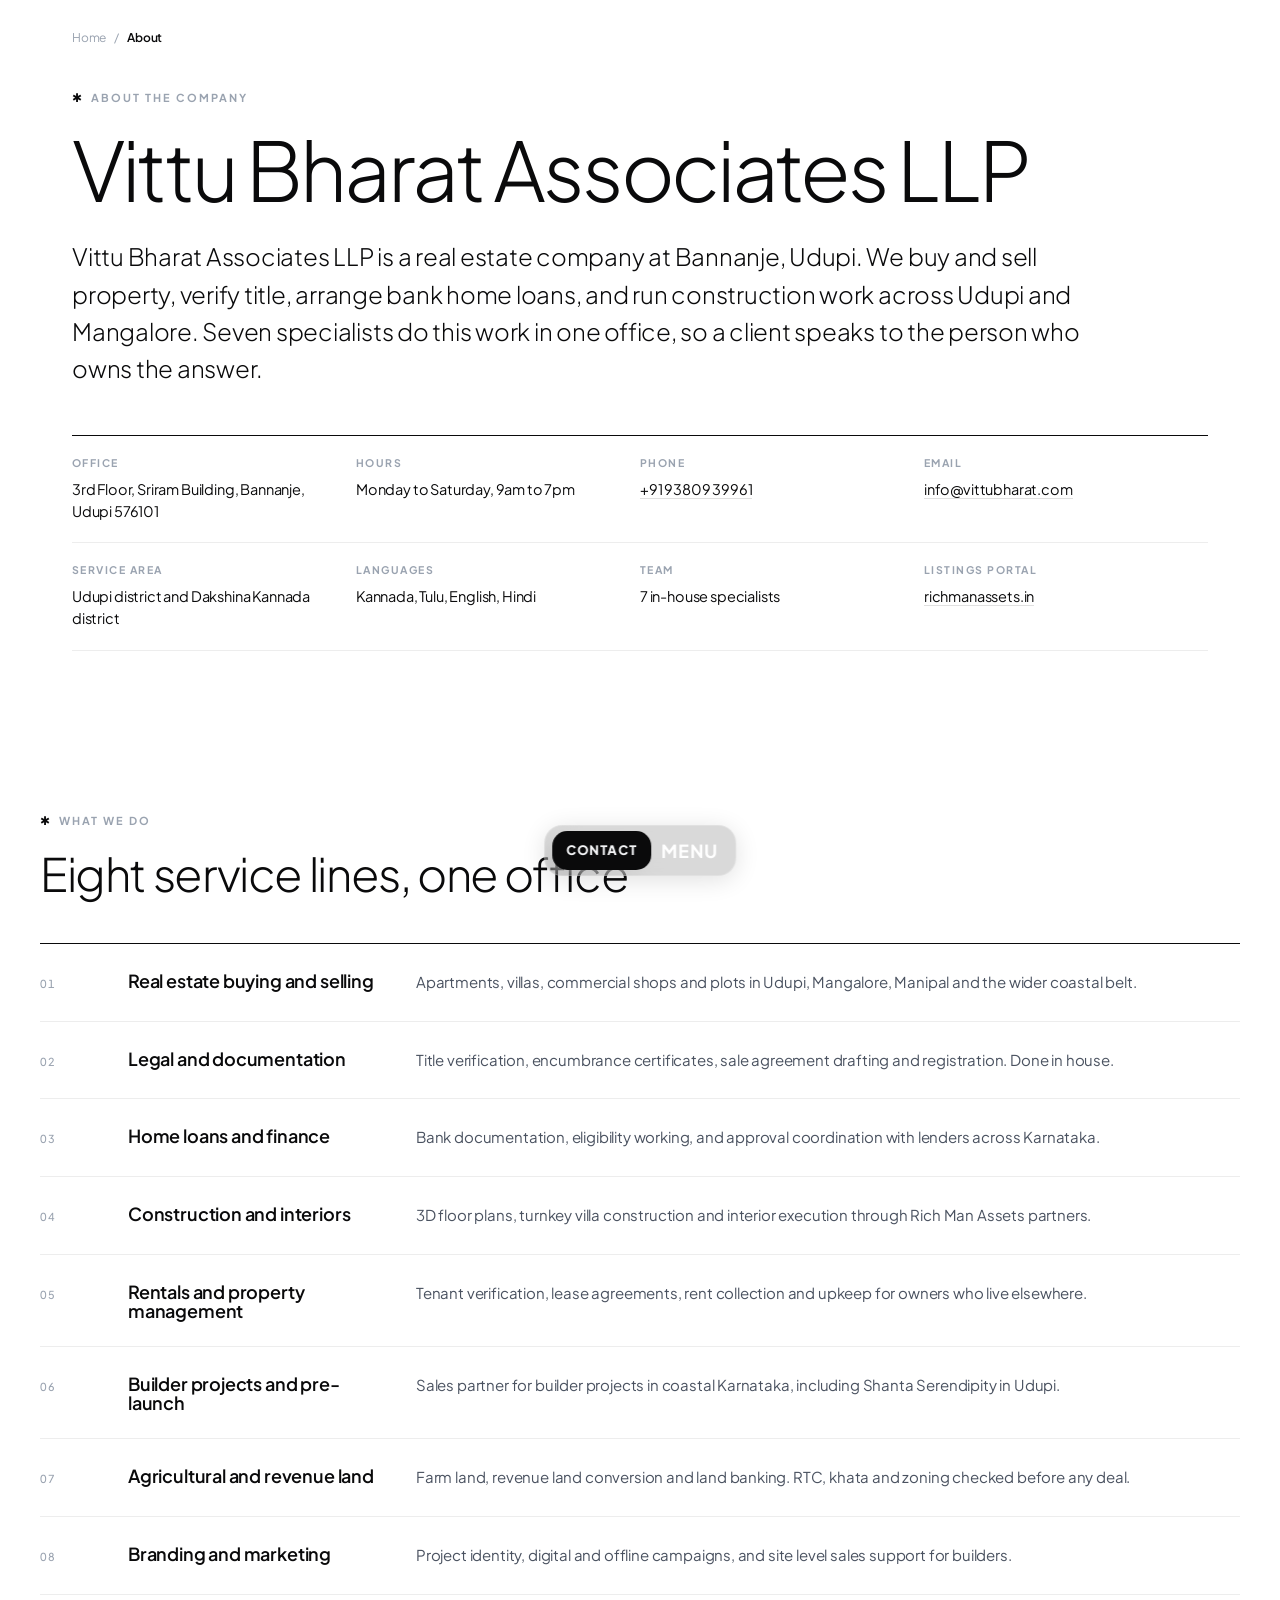
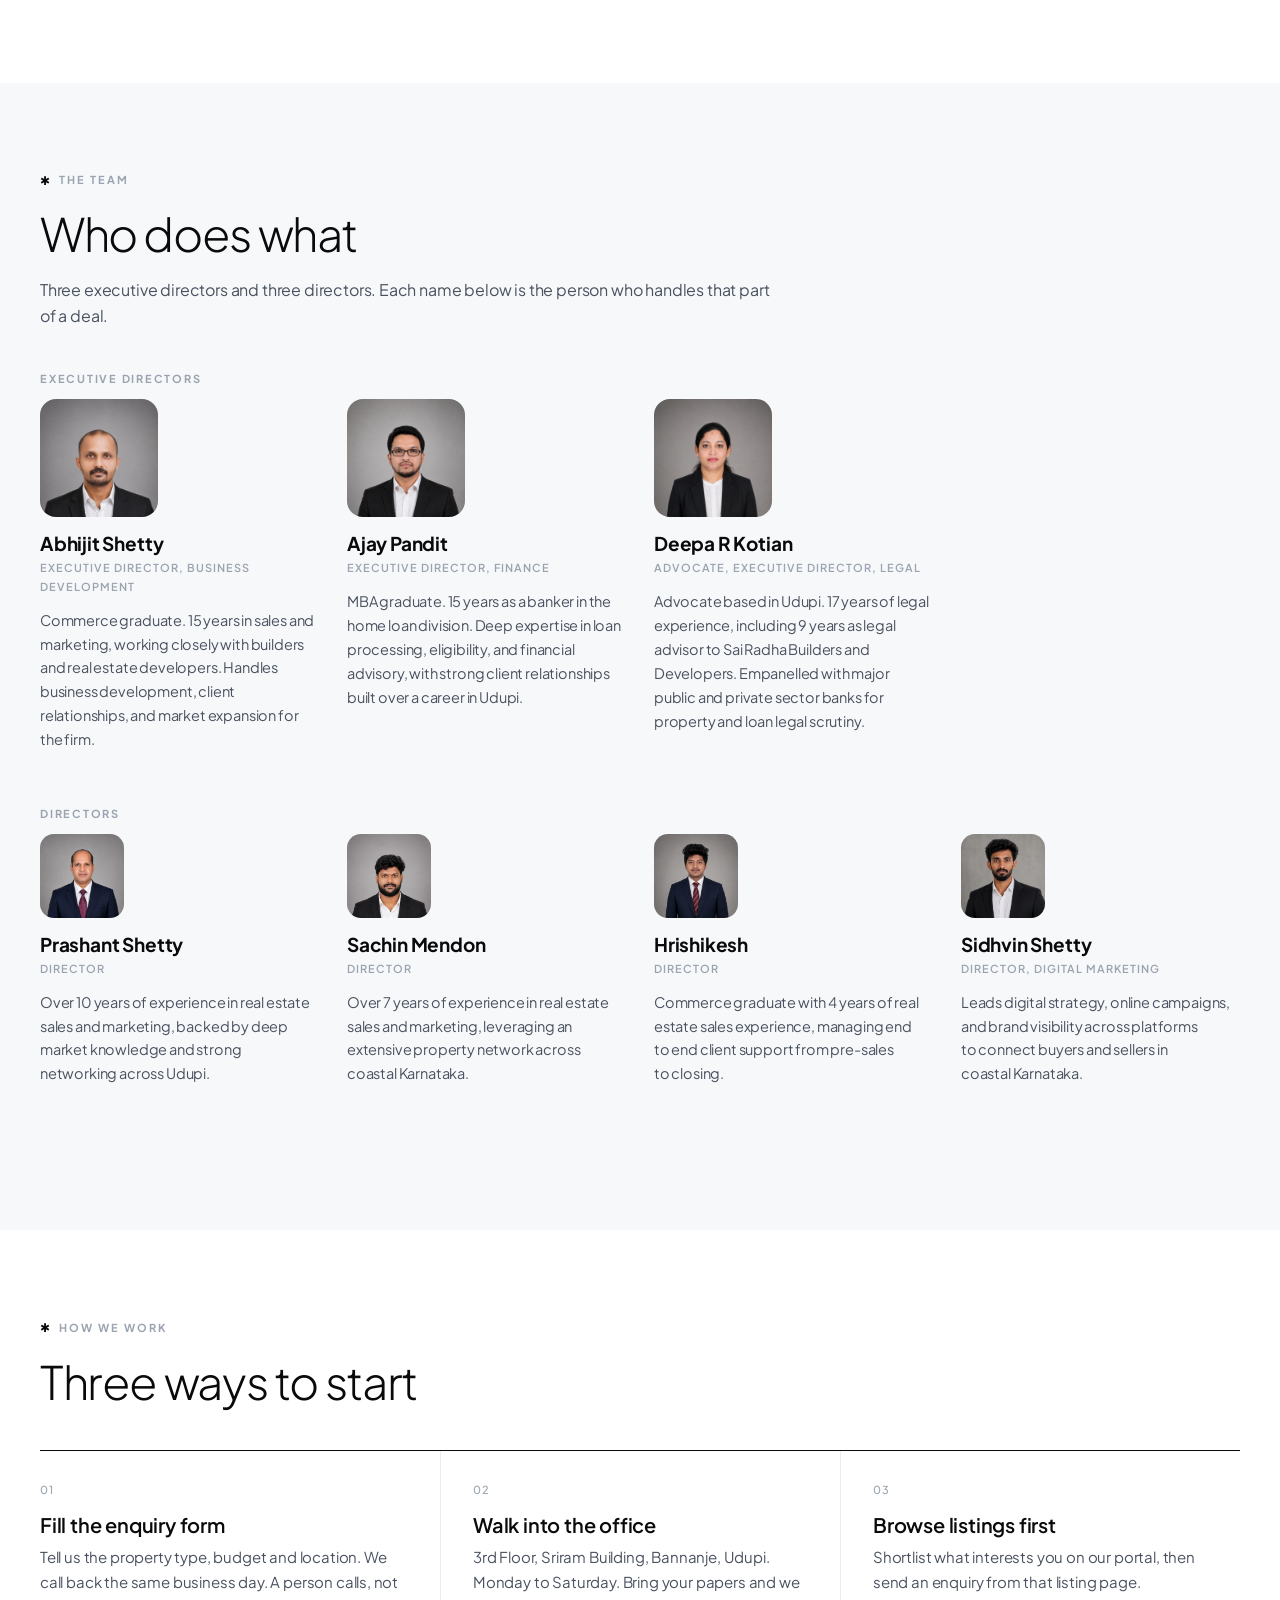
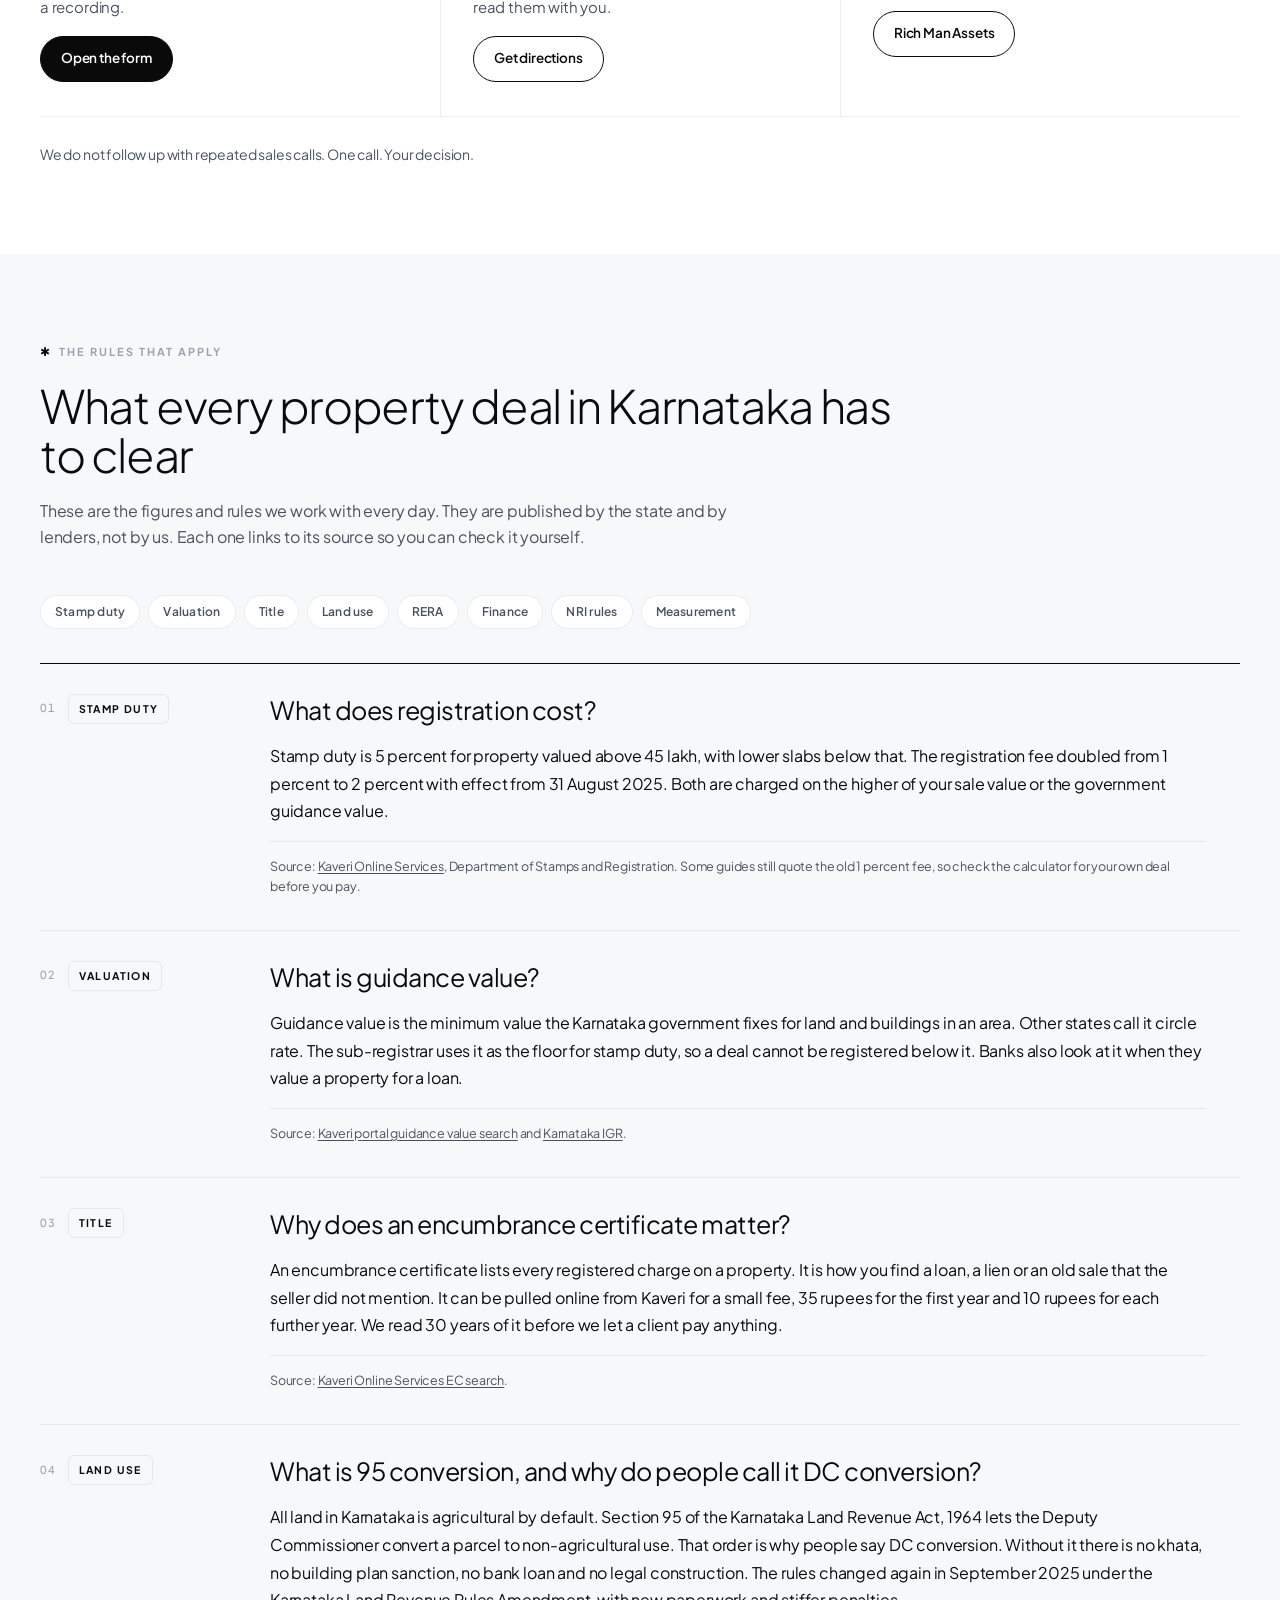
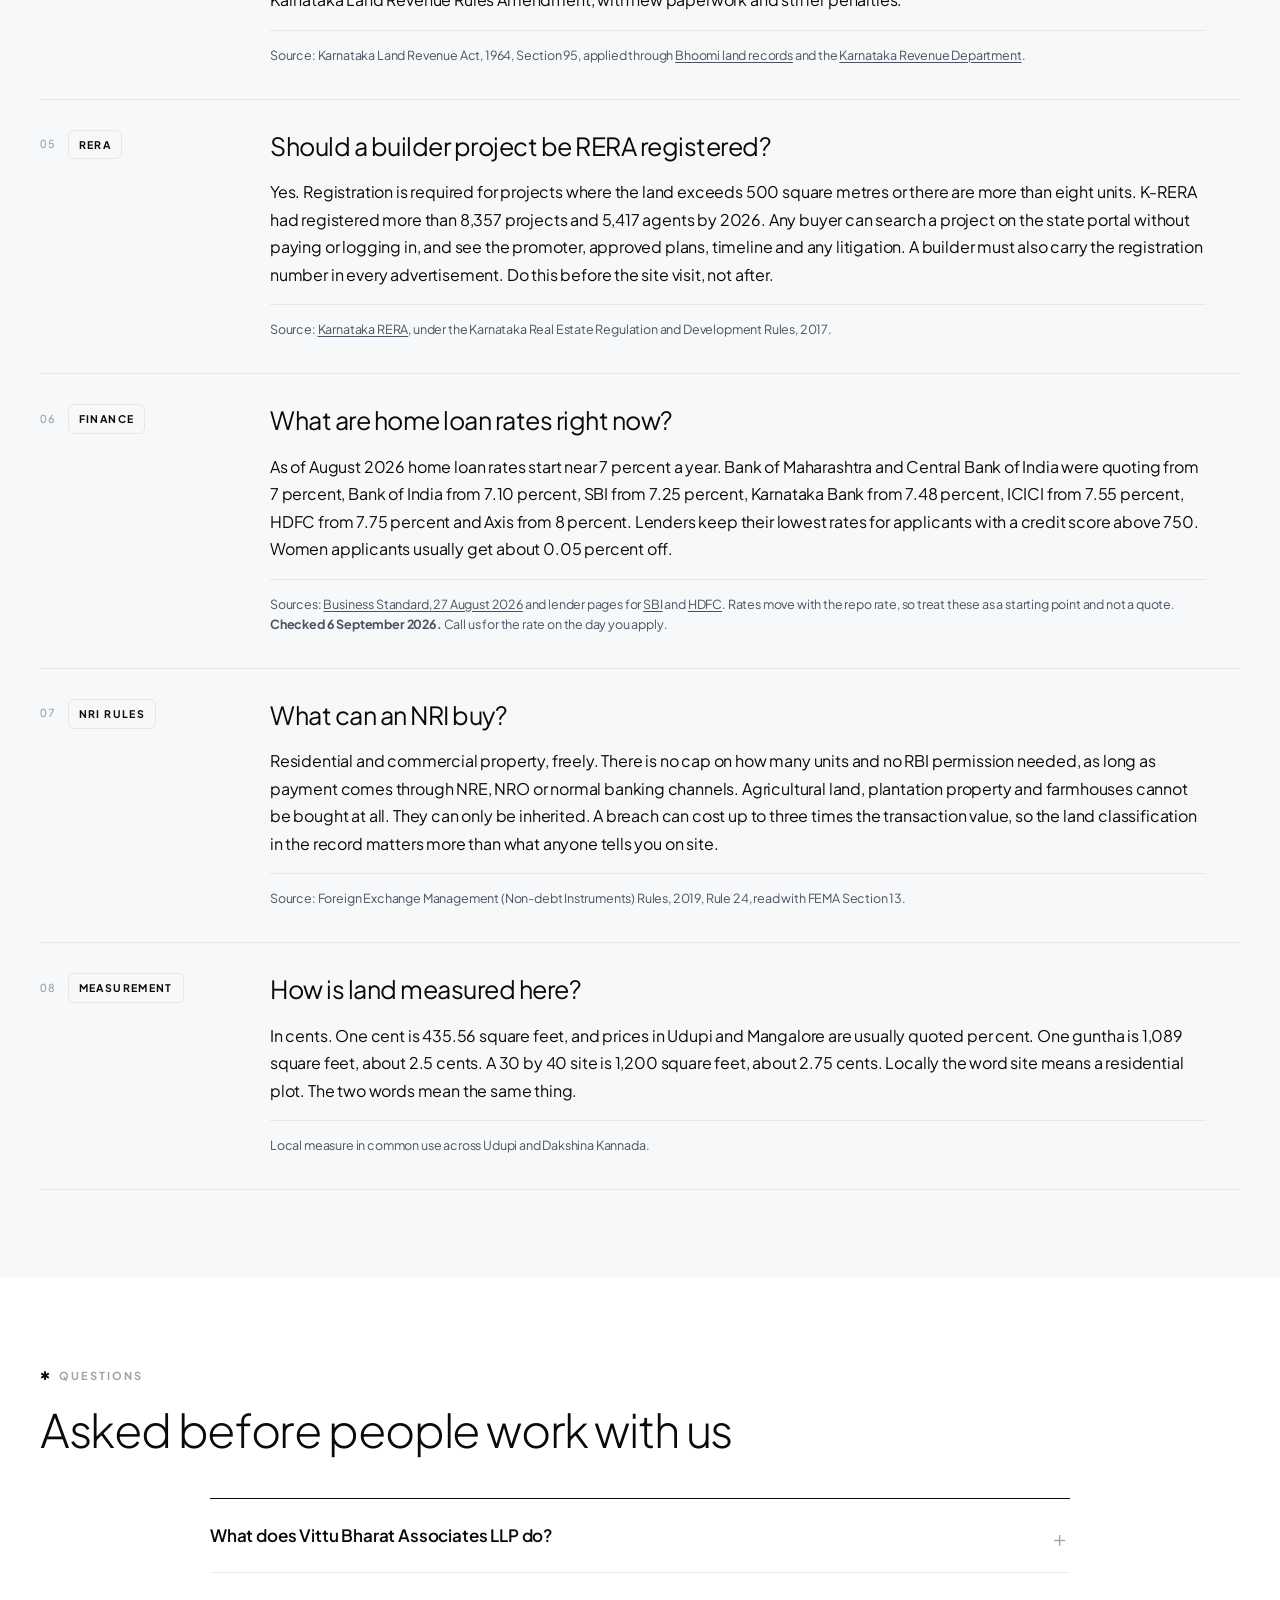
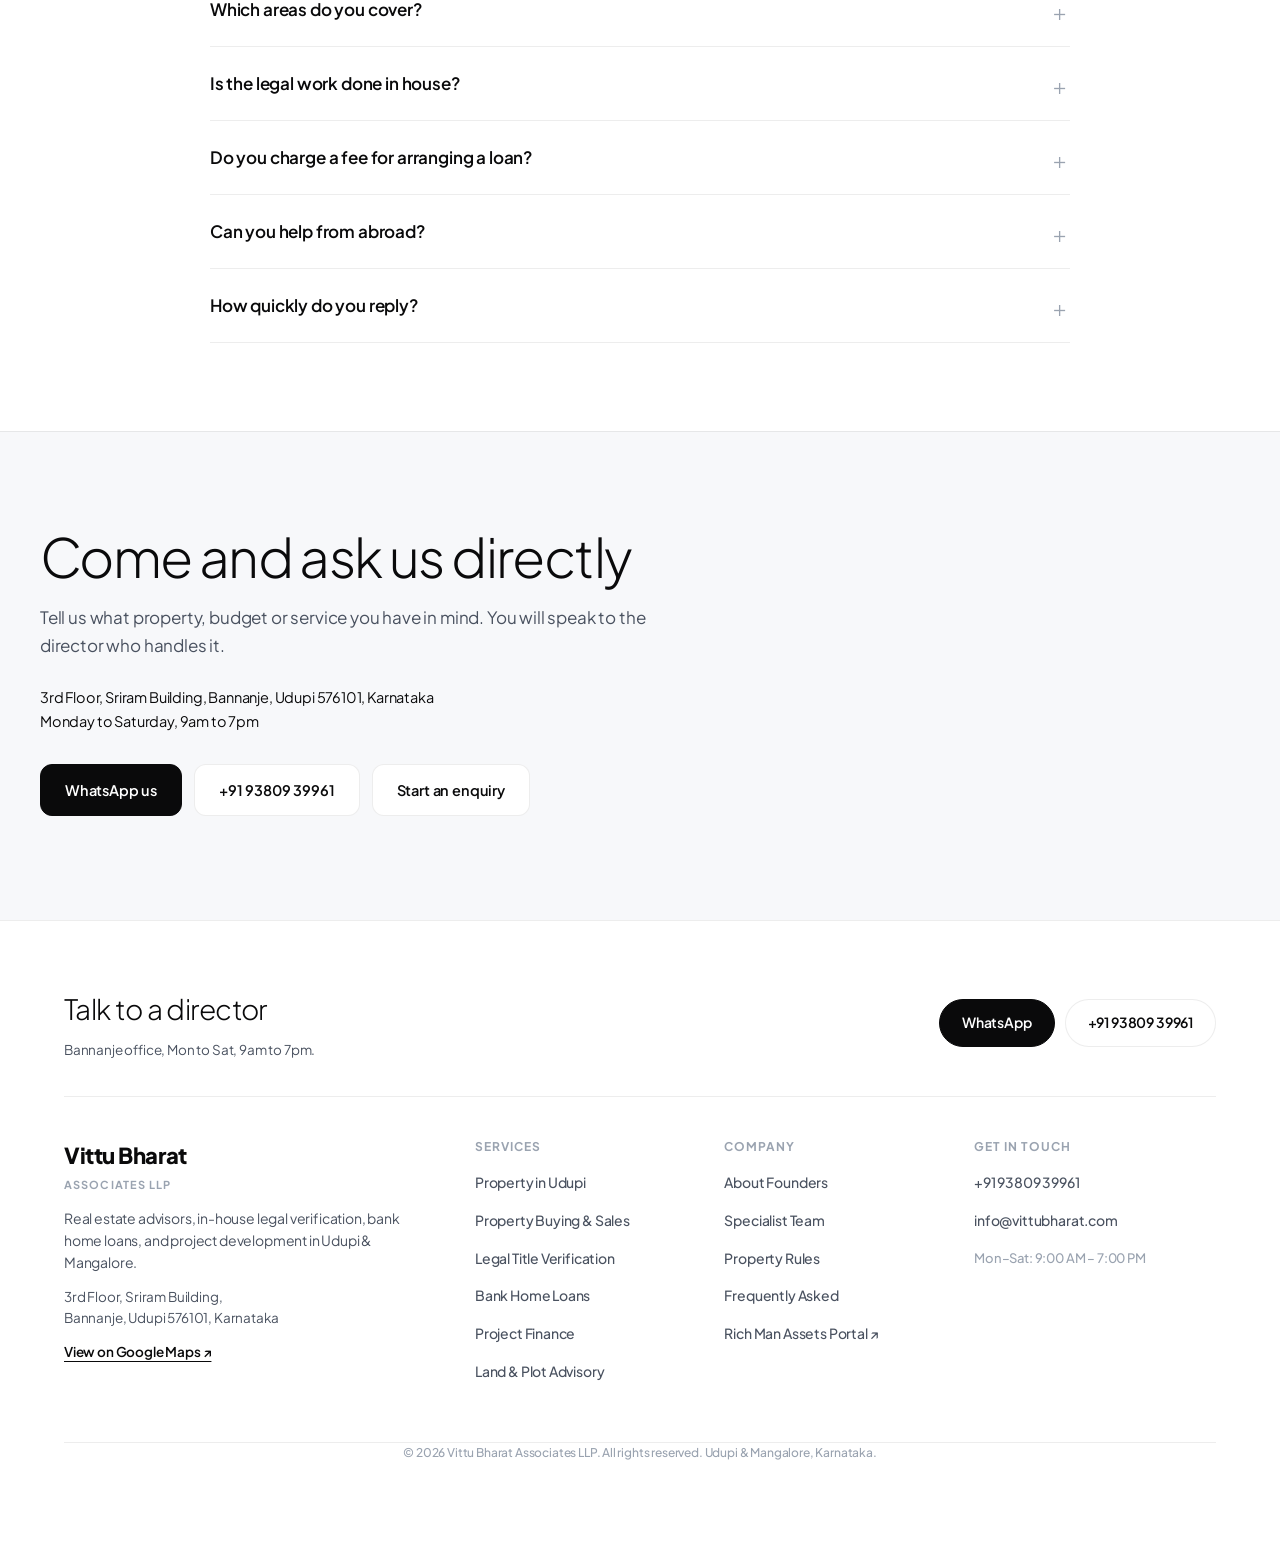
==== commit 273f50f2: "SEO week 1: remove fake review markup, fix trust and crawl signals Audit found unearned aggregateRat" ====
--- a/about.html
+++ b/about.html
@@ -45,6 +45,8 @@
 {
   "@context": "https://schema.org",
   "@type": "AboutPage",
+  "dateModified": "2026-09-06",
+  "inLanguage": "en-IN",
   "@id": "https://www.vittubharat.com/about.html",
   "url": "https://www.vittubharat.com/about.html",
   "name": "About Vittu Bharat Associates LLP",
@@ -65,7 +67,7 @@
   "url": "https://www.vittubharat.com",
   "logo": "https://www.vittubharat.com/logo/textlogo.png",
   "image": "https://www.vittubharat.com/logo/og-image.png",
-  "telephone": "+91-93809-39961",
+  "telephone": "+91 93809 39961",
   "email": "info@vittubharat.com",
   "priceRange": "₹₹",
   "address": {
@@ -414,6 +416,14 @@
               client support from pre-sales to closing.</p>
           </div>
         </article>
+        <article class="ab-person">
+          <div class="ab-person-img"><img src="team/sidhvin.png" width="288" height="288" alt="Sidhvin Shetty, Director for Digital Marketing at Vittu Bharat Associates LLP" loading="lazy"></div>
+          <div class="ab-person-body">
+            <h4 class="ab-person-name">Sidhvin Shetty</h4>
+            <p class="ab-person-role">Director, Digital Marketing</p>
+            <p class="ab-person-bio">Leads digital strategy, online campaigns, and brand visibility across platforms to connect buyers and sellers in coastal Karnataka.</p>
+          </div>
+        </article>
       </div>
     </section>
 
@@ -574,7 +584,7 @@
               rel="noopener">SBI</a> and <a
               href="https://www.hdfcbank.com/personal/borrow/popular-loans/home-loan" target="_blank"
               rel="noopener">HDFC</a>. Rates move with the repo rate, so treat these as a starting point and not a
-            quote.</p>
+            quote. <strong>Checked 6 September 2026.</strong> Call us for the rate on the day you apply.</p>
           </div>
         </article>
 
--- a/style.css
+++ b/style.css
@@ -719,20 +719,37 @@
 }
 
 .hero-title {
-  font-size: 8vw;
+  font-size: 6.4vw;
   font-weight: 300;
-  line-height: 0.96;
+  line-height: 1;
   color: #fff;
   font-family: 'Plus Jakarta Sans', sans-serif;
   text-align: center;
   word-break: keep-all;
+  text-wrap: balance;
   margin-top: 1vh;
+}
+
+.hero-brandline {
+  margin: 14px 0 0;
+  text-align: center;
+  color: rgba(255, 255, 255, 0.72);
+  font-size: 13px;
+  font-weight: 500;
+  letter-spacing: 0.14em;
+  text-transform: uppercase;
 }
 
 @media (max-width: 640px) {
   .hero-title {
-    font-size: 13vw;
+    font-size: 10.5vw;
     margin-top: 0;
+  }
+
+  .hero-brandline {
+    font-size: 10px;
+    letter-spacing: 0.1em;
+    margin-top: 10px;
   }
 }
 
@@ -2951,8 +2968,24 @@
   transition: transform 400ms cubic-bezier(0.4, 0, 0.2, 1);
 }
 
+.ut-avatar--initial {
+  display: flex;
+  align-items: center;
+  justify-content: center;
+  background: var(--accent-light);
+  color: var(--text-2);
+  font-size: 12px;
+  font-weight: 700;
+  letter-spacing: 0.02em;
+}
+
 .ut-pill--active .ut-avatar {
   box-shadow: 0 0 0 2px rgba(255, 255, 255, 0.3);
+}
+
+.ut-pill--active .ut-avatar--initial {
+  background: rgba(255, 255, 255, 0.18);
+  color: #fff;
 }
 
 .ut-pill:not(.ut-pill--active):hover .ut-avatar {
@@ -3719,7 +3752,7 @@
   width: 100%;
   height: 100%;
   object-fit: cover;
-  object-position: center top;
+  object-position: center center;
   display: block;
 }
 
@@ -7300,21 +7333,21 @@
 /* people */
 .ab-group {
   max-width: var(--container);
-  margin: 0 auto 18px;
+  margin: 0 auto 0;
   font-size: 11px;
   font-weight: 700;
   letter-spacing: 0.16em;
   text-transform: uppercase;
   color: var(--text-muted);
   padding-bottom: 14px;
-  border-bottom: 1px solid var(--border);
+  border-bottom: none;
 }
 
 .ab-people {
   max-width: var(--container);
   margin: 0 auto 56px;
   display: grid;
-  grid-template-columns: repeat(3, 1fr);
+  grid-template-columns: repeat(4, 1fr);
   gap: 28px;
 }
 
@@ -7343,7 +7376,7 @@
   width: 100%;
   height: 100%;
   object-fit: cover;
-  object-position: center top;
+  object-position: center center;
   display: block;
 }
 
@@ -8393,3 +8426,34 @@
     padding: 0;
   }
 }
+
+/* ---------- Loan page trust line (Week 1 SEO) ---------- */
+.lp-trustline {
+  font-size: 16px;
+  line-height: 1.6;
+  color: var(--text);
+  max-width: 60ch;
+  margin: 22px 0 0;
+  padding: 14px 18px;
+  border-left: 3px solid var(--text);
+  background: var(--accent-light);
+  border-radius: 0 10px 10px 0;
+}
+
+.lp-disclaimer {
+  font-size: 13.5px;
+  line-height: 1.6;
+  color: var(--text-muted);
+  max-width: 60ch;
+  margin: 12px 0 0;
+}
+
+.lp-hero .lp-trustline {
+  color: #fff;
+  border-left-color: rgba(255, 255, 255, 0.75);
+  background: rgba(255, 255, 255, 0.10);
+}
+
+.lp-hero .lp-disclaimer {
+  color: rgba(255, 255, 255, 0.68);
+}
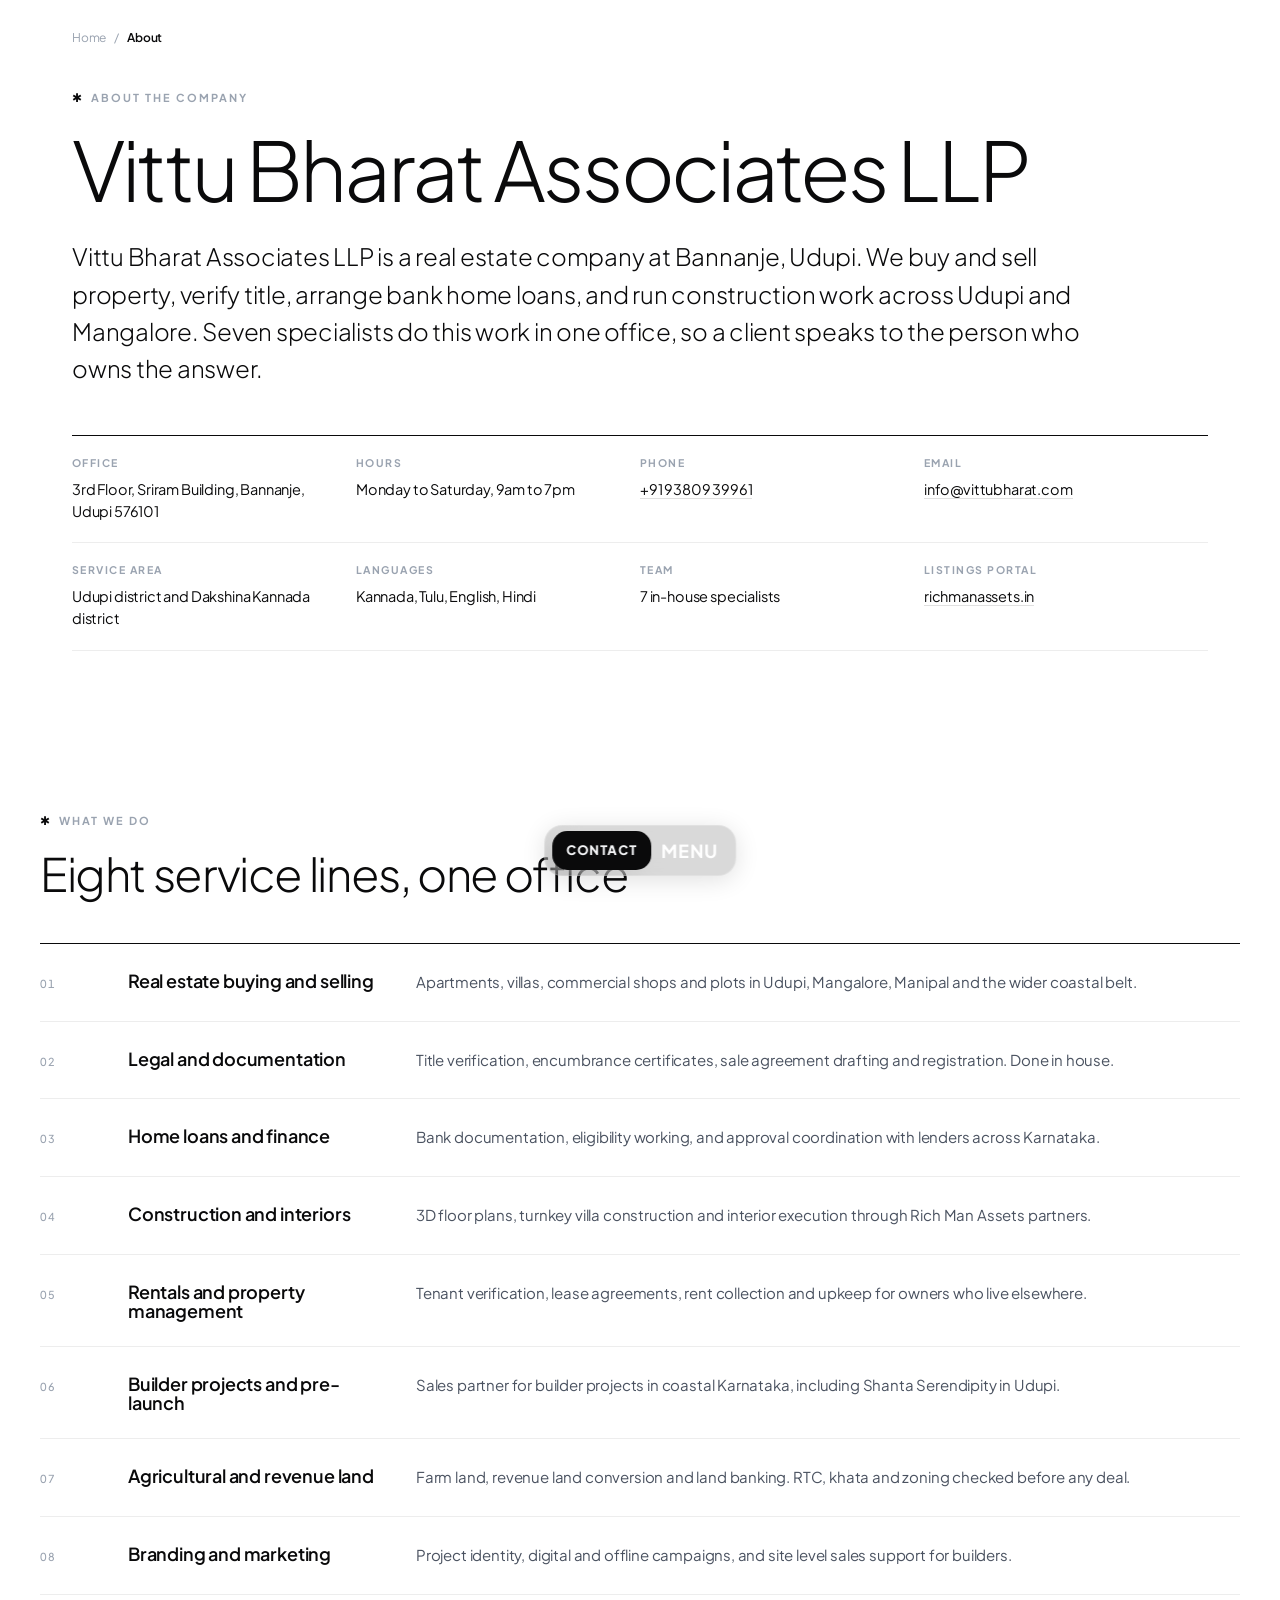
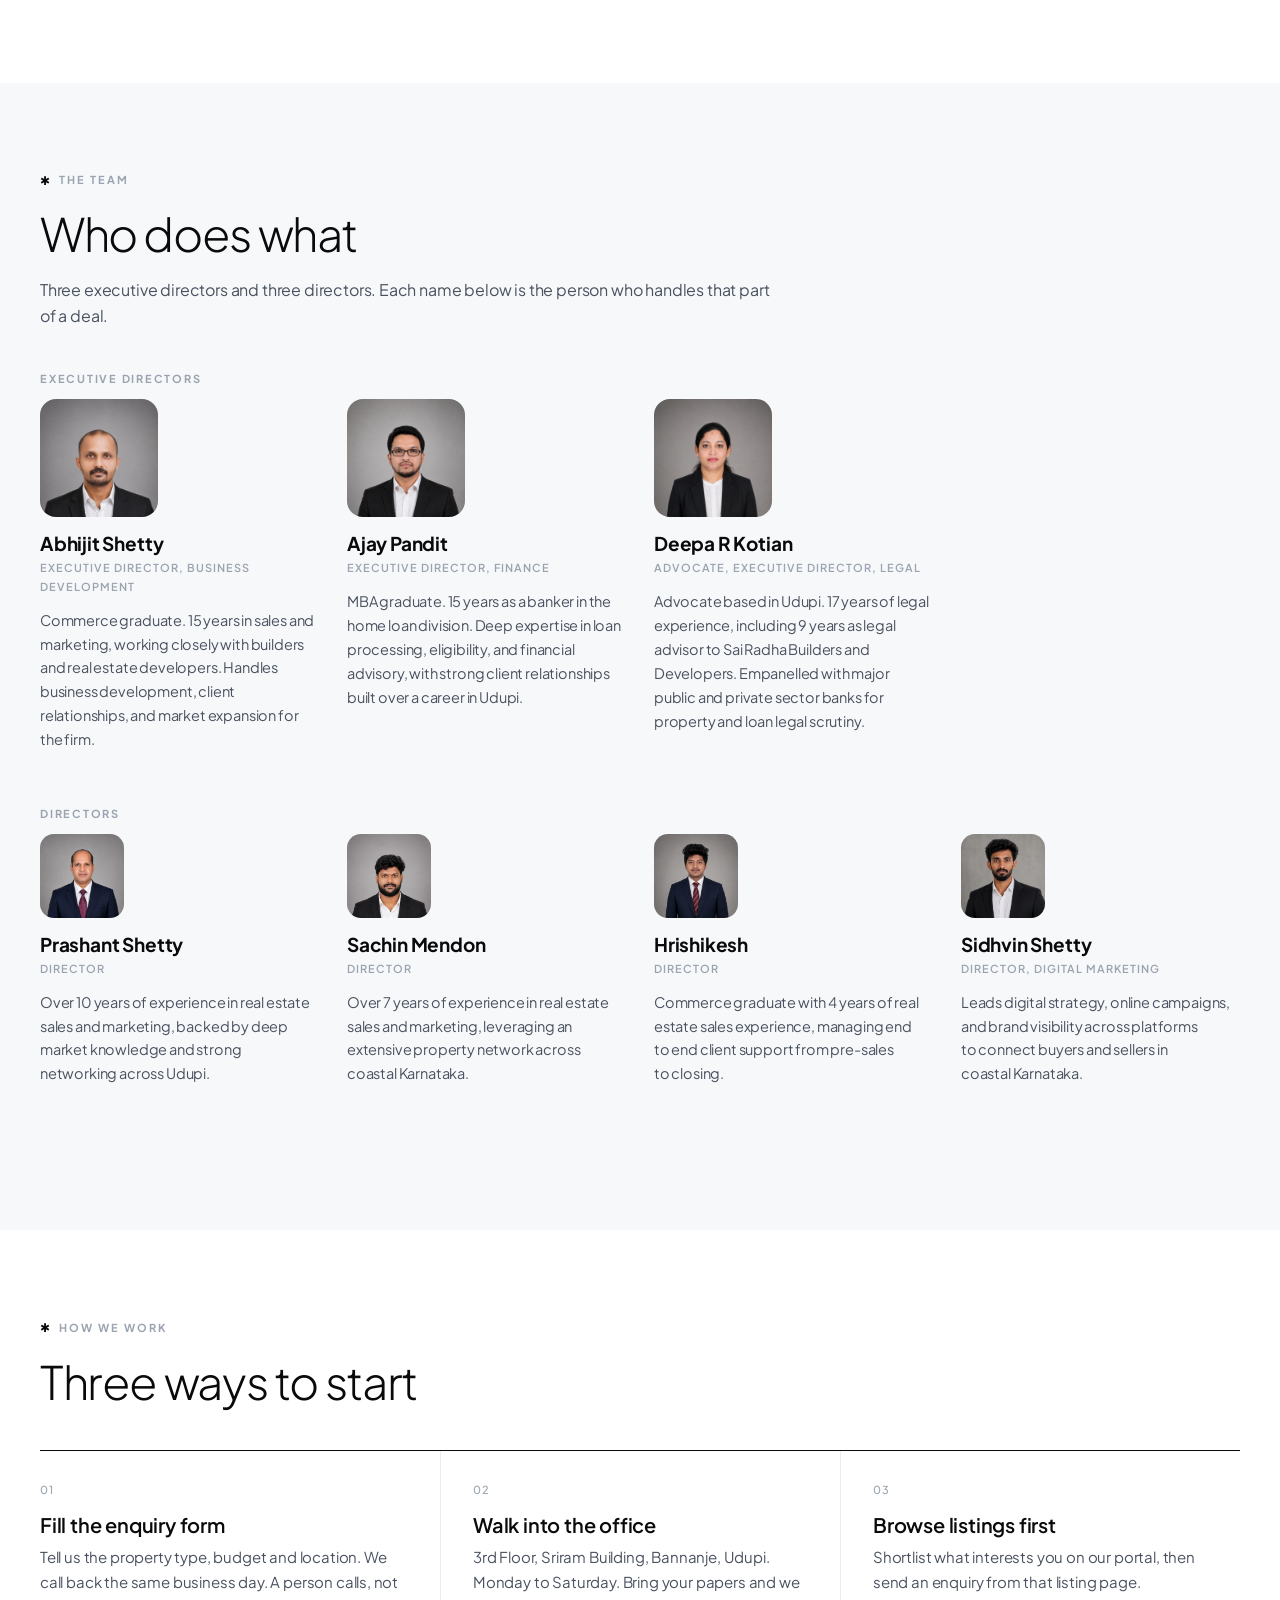
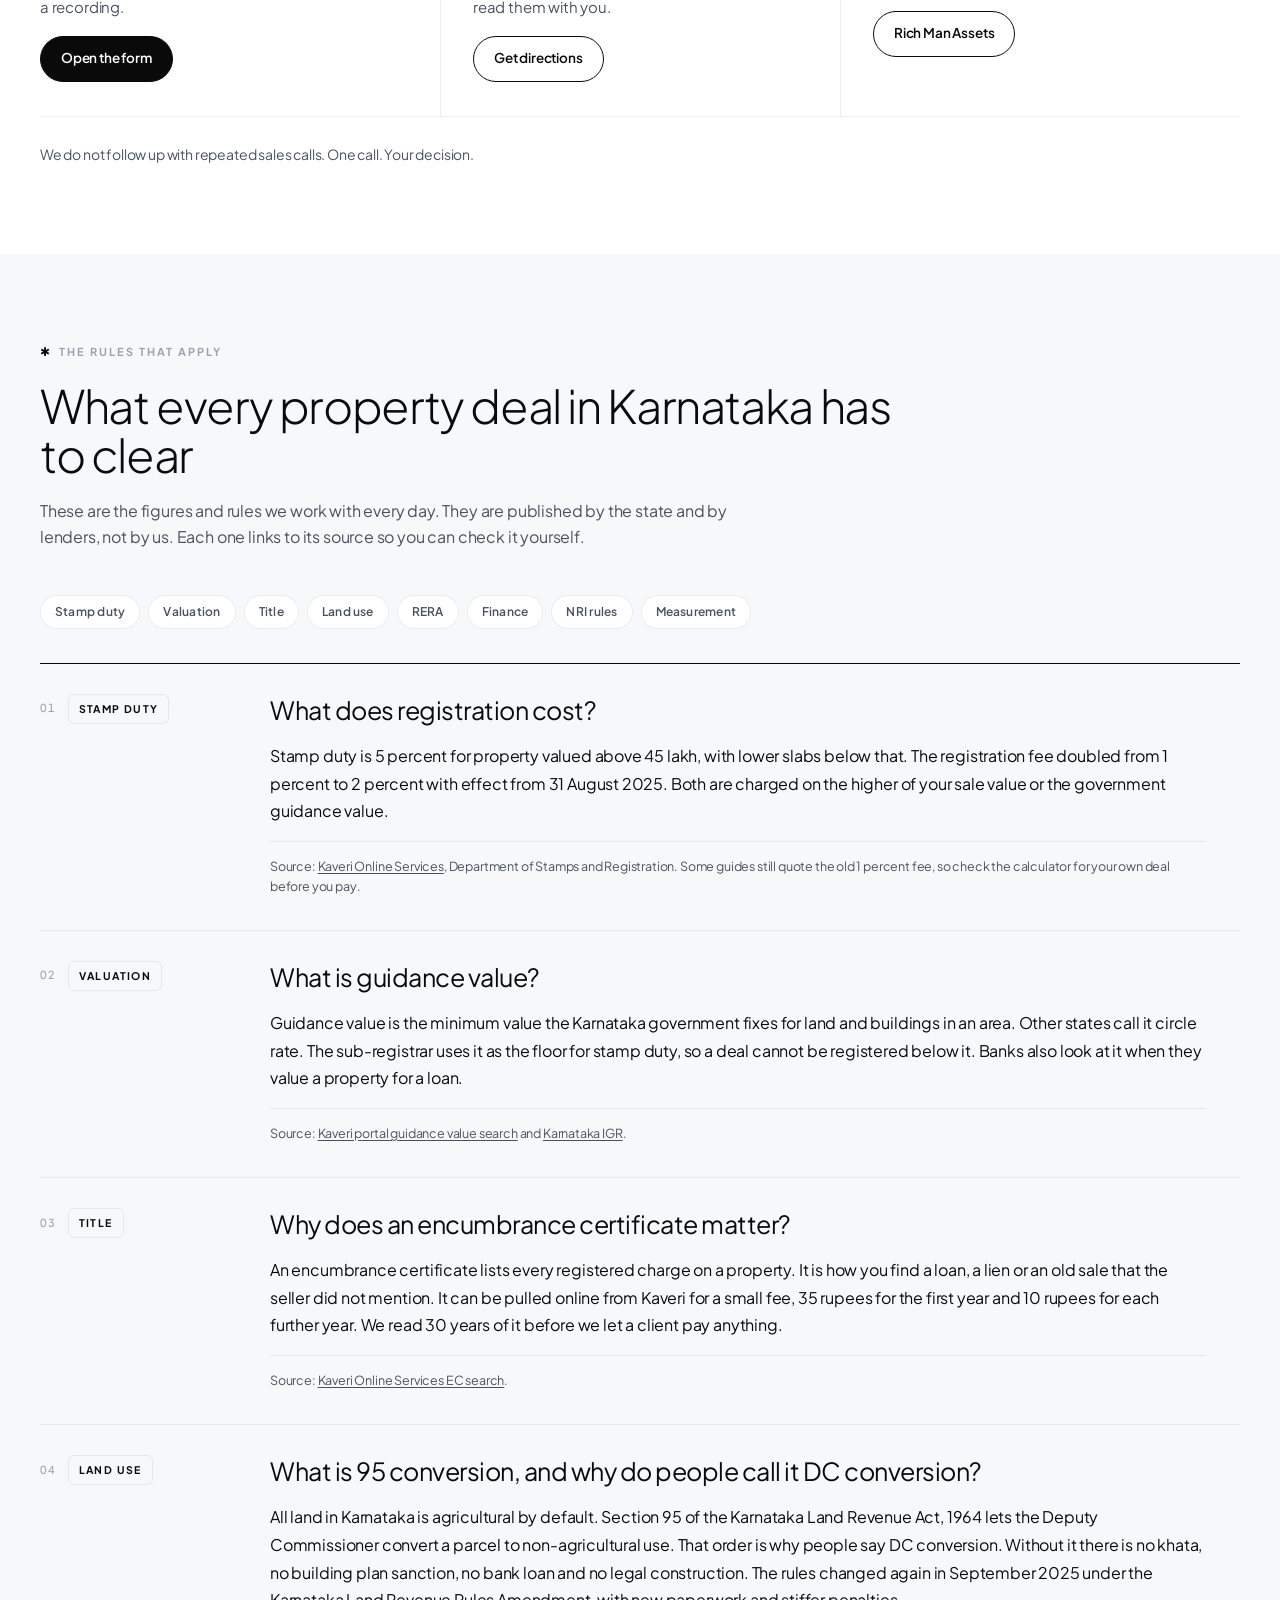
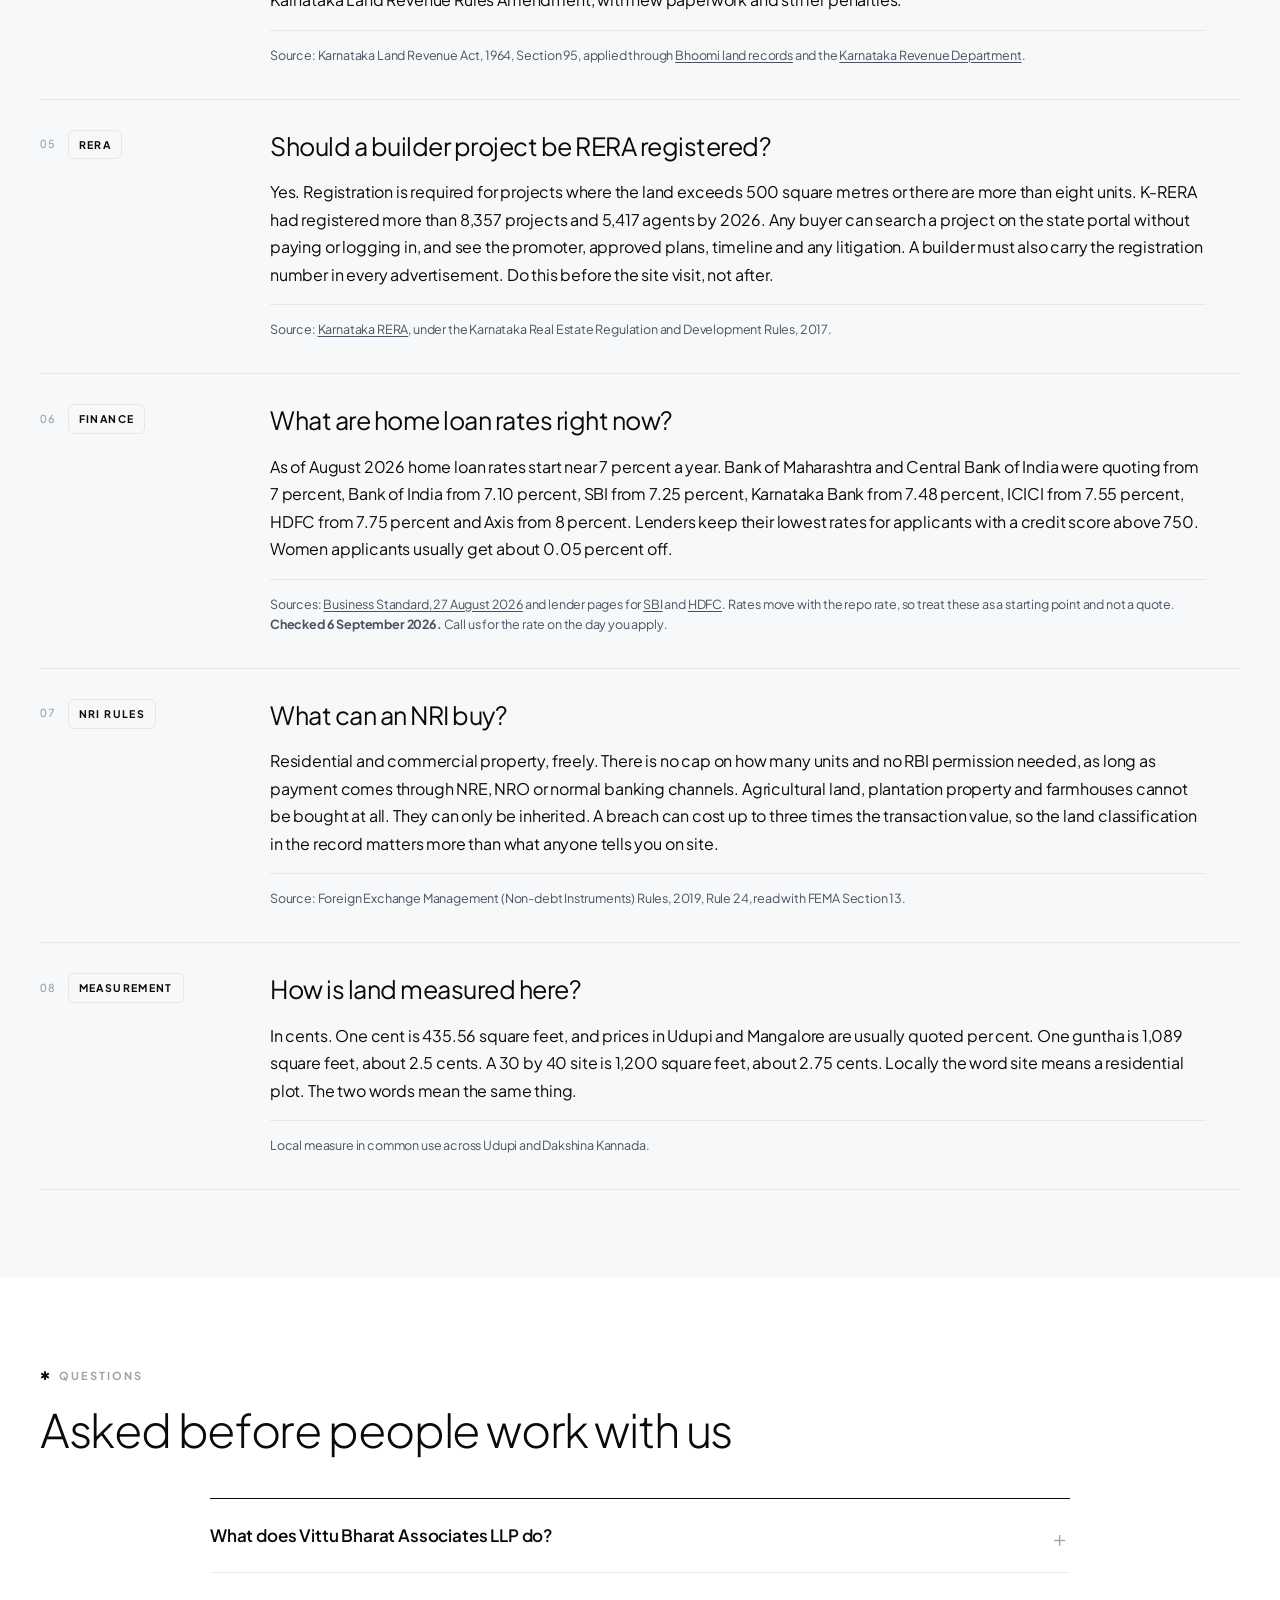
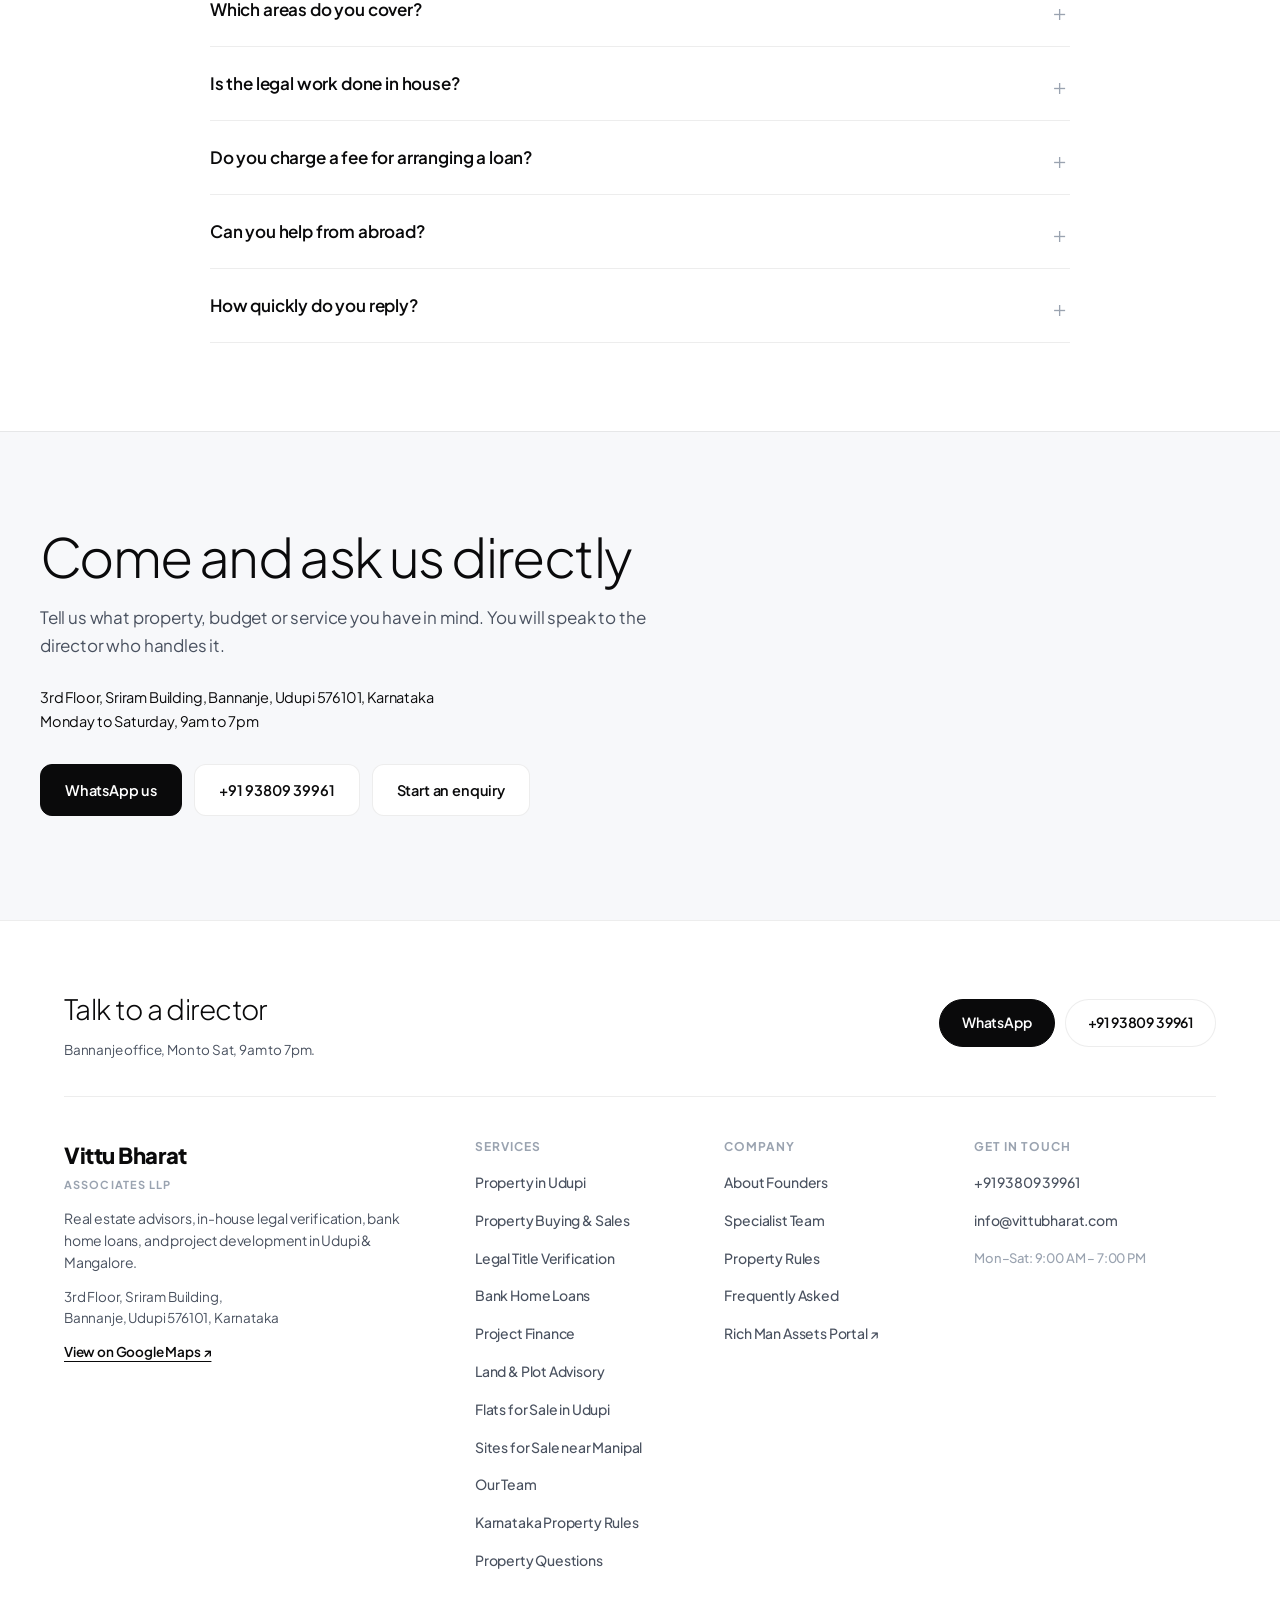
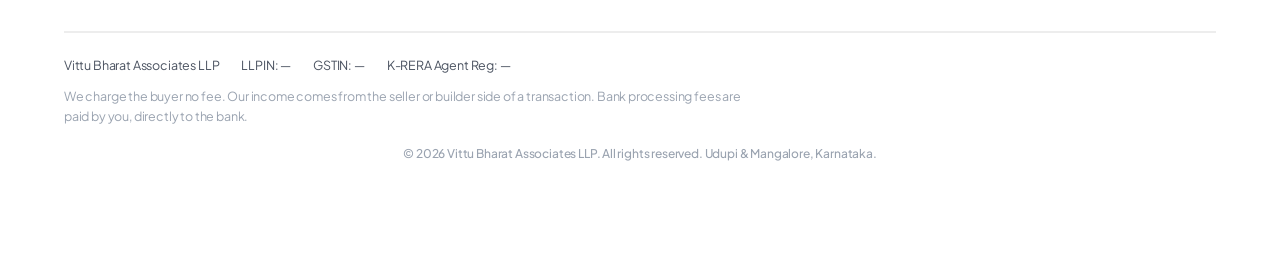
==== commit 6c3d4bb3: "SEO week 2: one entity graph, service schema, and an AI-readable trust surface The site described it" ====
--- a/about.html
+++ b/about.html
@@ -12,6 +12,7 @@
   <meta name="author" content="Vittu Bharat Associates LLP">
   <meta name="robots" content="index, follow, max-image-preview:large, max-snippet:-1">
   <link rel="canonical" href="https://www.vittubharat.com/about.html">
+  <link rel="alternate" type="text/plain" href="https://www.vittubharat.com/llms.txt" title="Plain text summary for AI systems">
 
   <meta name="geo.region" content="IN-KA">
   <meta name="geo.placename" content="Udupi, Karnataka, India">
@@ -46,7 +47,6 @@
   "@context": "https://schema.org",
   "@type": "AboutPage",
   "dateModified": "2026-09-06",
-  "inLanguage": "en-IN",
   "@id": "https://www.vittubharat.com/about.html",
   "url": "https://www.vittubharat.com/about.html",
   "name": "About Vittu Bharat Associates LLP",
@@ -136,6 +136,13 @@
       "jobTitle": "Director",
       "description": "Commerce graduate with 4 years of real estate sales experience, managing end-to-end client support from pre-sales to closing.",
       "image": "https://www.vittubharat.com/team/Hrishikesh .jpeg"
+    },
+    {
+      "@type": "Person",
+      "name": "Sidhvin Shetty",
+      "jobTitle": "Director, Digital Marketing",
+      "description": "Engineering graduate from Udupi. Handles social media, technical support, and video shooting and editing, connecting buyers and sellers through digital outreach.",
+      "image": "https://www.vittubharat.com/team/sidhvin.png"
     }
   ]
 }
@@ -721,6 +728,11 @@
               <a href="home-loans.html" class="footer-link">Bank Home Loans</a>
               <a href="home-loans.html#loan-types" class="footer-link">Project Finance</a>
               <a href="#rules" class="footer-link">Land &amp; Plot Advisory</a>
+              <a href="flats-for-sale-udupi.html" class="footer-link">Flats for Sale in Udupi</a>
+              <a href="sites-for-sale-manipal.html" class="footer-link">Sites for Sale near Manipal</a>
+              <a href="about.html#team" class="footer-link">Our Team</a>
+              <a href="about.html#rules" class="footer-link">Karnataka Property Rules</a>
+              <a href="about.html#faq" class="footer-link">Property Questions</a>
             </nav>
           </div>
           <div class="footer-links-col">
@@ -743,6 +755,16 @@
             <p class="footer-hours">Mon–Sat: 9:00 AM – 7:00 PM</p>
           </div>
         </div>
+        <div class="footer-legal">
+          <p class="footer-legal-line">
+            <span class="footer-legal-item">Vittu Bharat Associates LLP</span>
+            <span class="footer-legal-item">LLPIN: <span data-fill="llpin">&mdash;</span></span>
+            <span class="footer-legal-item">GSTIN: <span data-fill="gstin">&mdash;</span></span>
+            <span class="footer-legal-item">K-RERA Agent Reg: <span data-fill="rera">&mdash;</span></span>
+          </p>
+          <p class="footer-legal-note">We charge the buyer no fee. Our income comes from the seller or builder side of a transaction. Bank processing fees are paid by you, directly to the bank.</p>
+        </div>
+
         <div class="footer-meta-bar">
           <p class="footer-copy">© 2026 Vittu Bharat Associates LLP. All rights reserved. Udupi &amp; Mangalore,
             Karnataka.</p>
--- a/style.css
+++ b/style.css
@@ -8457,3 +8457,41 @@
 .lp-hero .lp-disclaimer {
   color: rgba(255, 255, 255, 0.68);
 }
+
+/* ---------- Footer legal / trust block (Week 2 SEO) ---------- */
+.footer-legal {
+  padding: 22px 0 18px;
+  border-top: 1px solid var(--border);
+}
+
+.footer-legal-line {
+  display: flex;
+  flex-wrap: wrap;
+  gap: 8px 22px;
+  margin: 0 0 10px;
+  font-size: 12.5px;
+  color: var(--text-2);
+}
+
+.footer-legal-item {
+  white-space: nowrap;
+}
+
+.footer-legal-note {
+  margin: 0;
+  font-size: 12.5px;
+  line-height: 1.6;
+  color: var(--text-muted);
+  max-width: 78ch;
+}
+
+@media (max-width: 640px) {
+  .footer-legal-line {
+    gap: 6px 16px;
+    font-size: 11.5px;
+  }
+
+  .footer-legal-note {
+    font-size: 11.5px;
+  }
+}
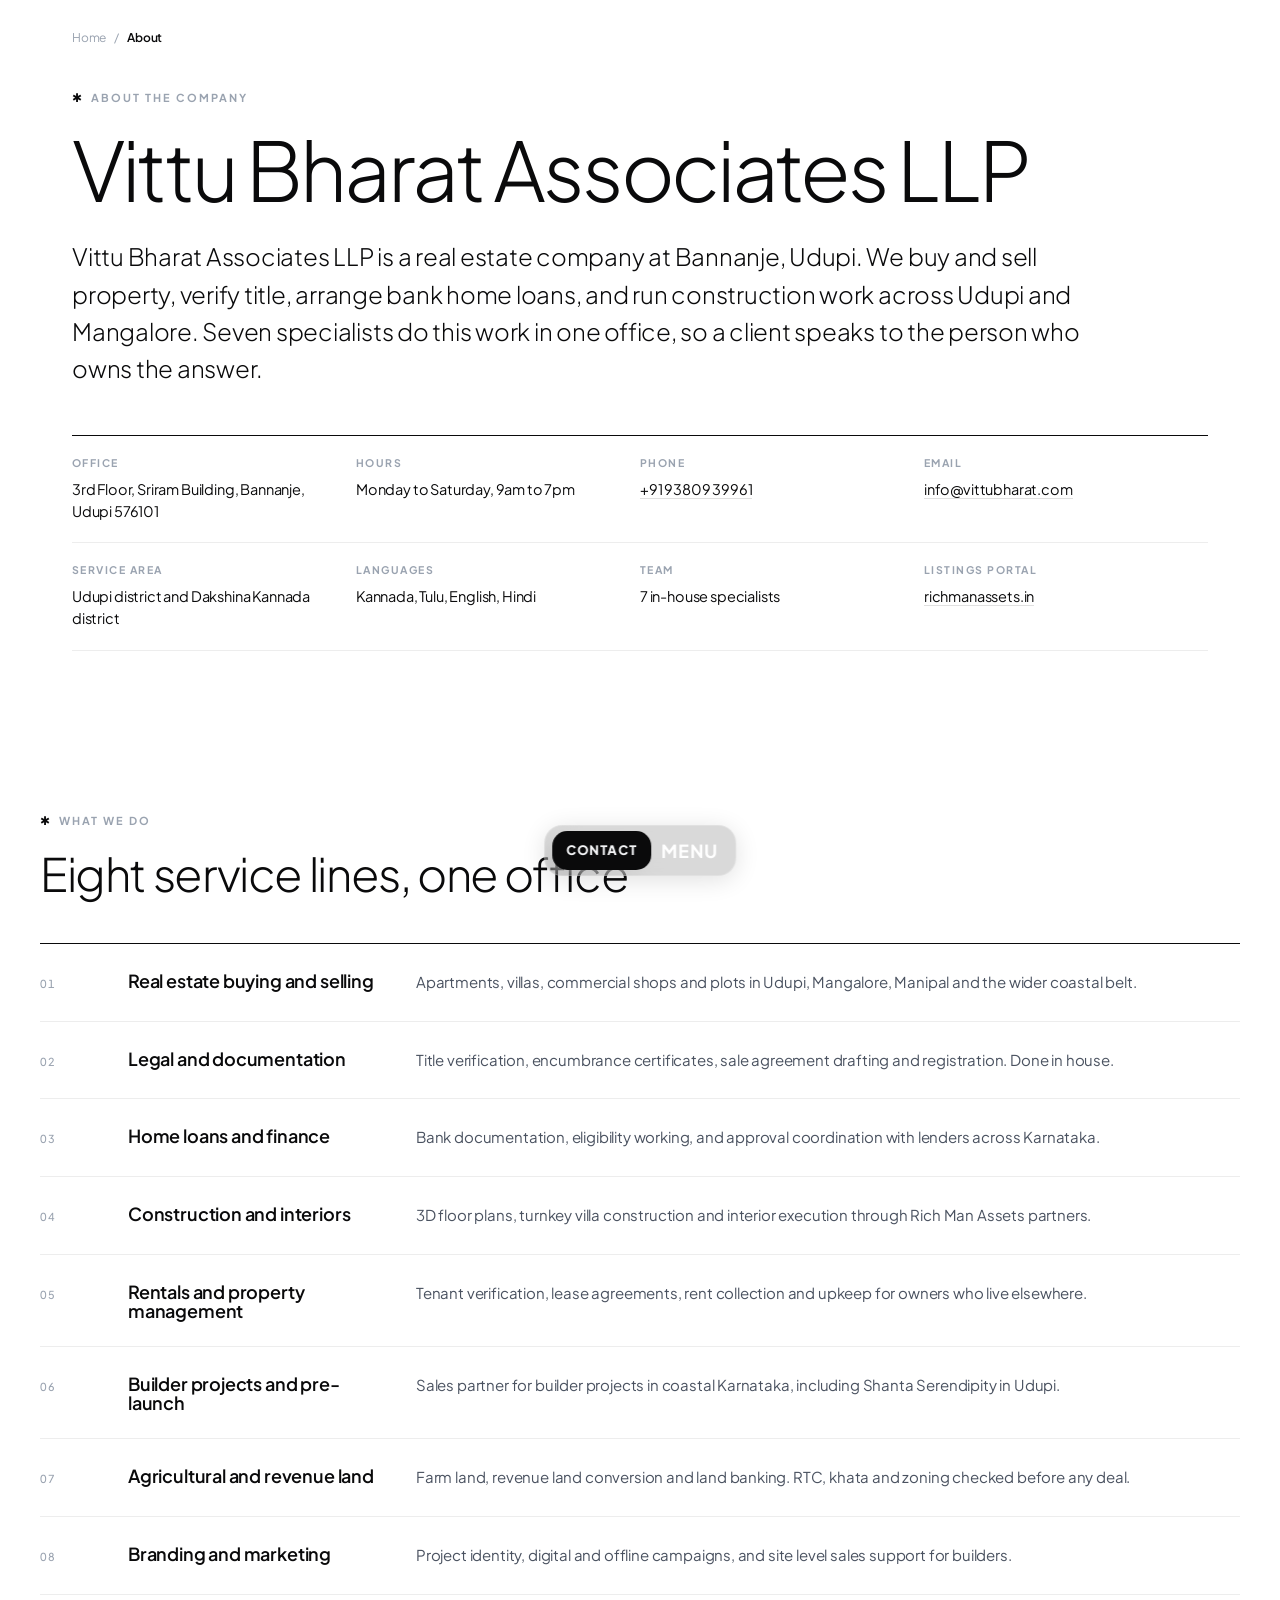
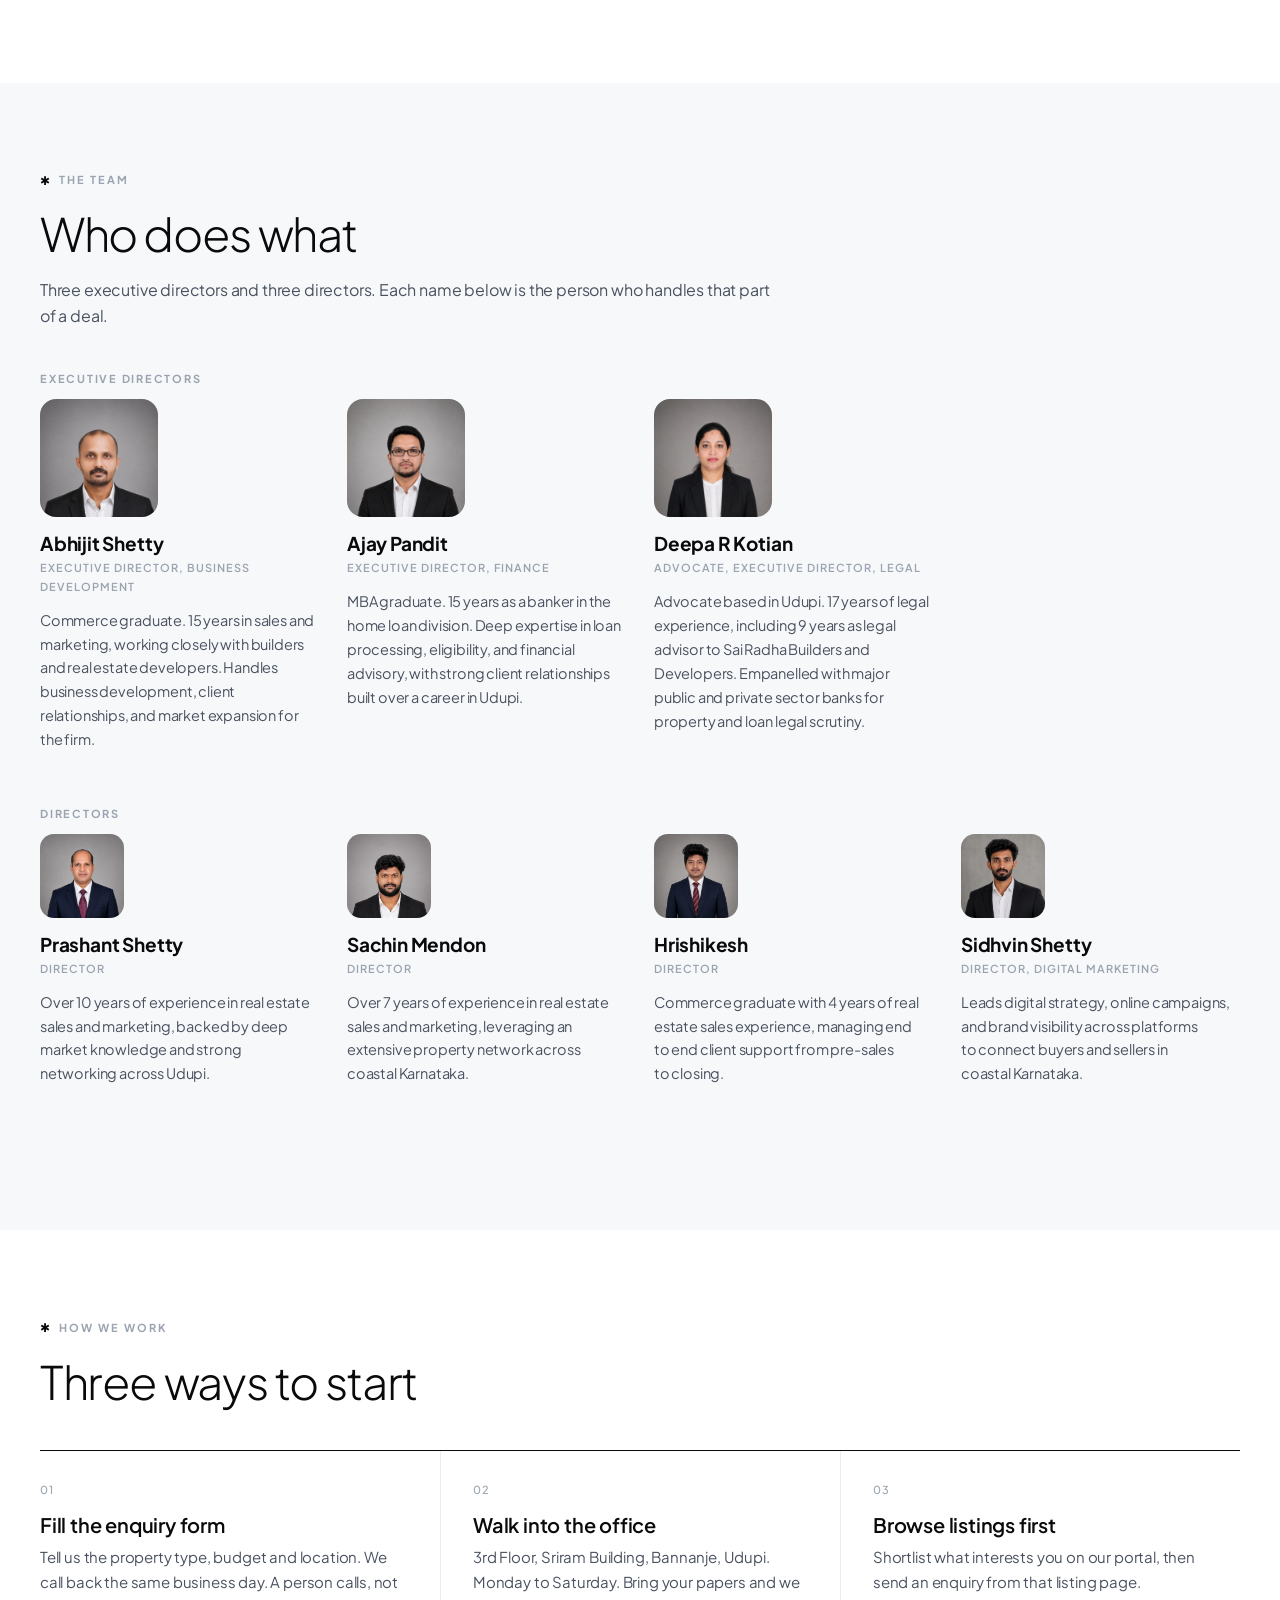
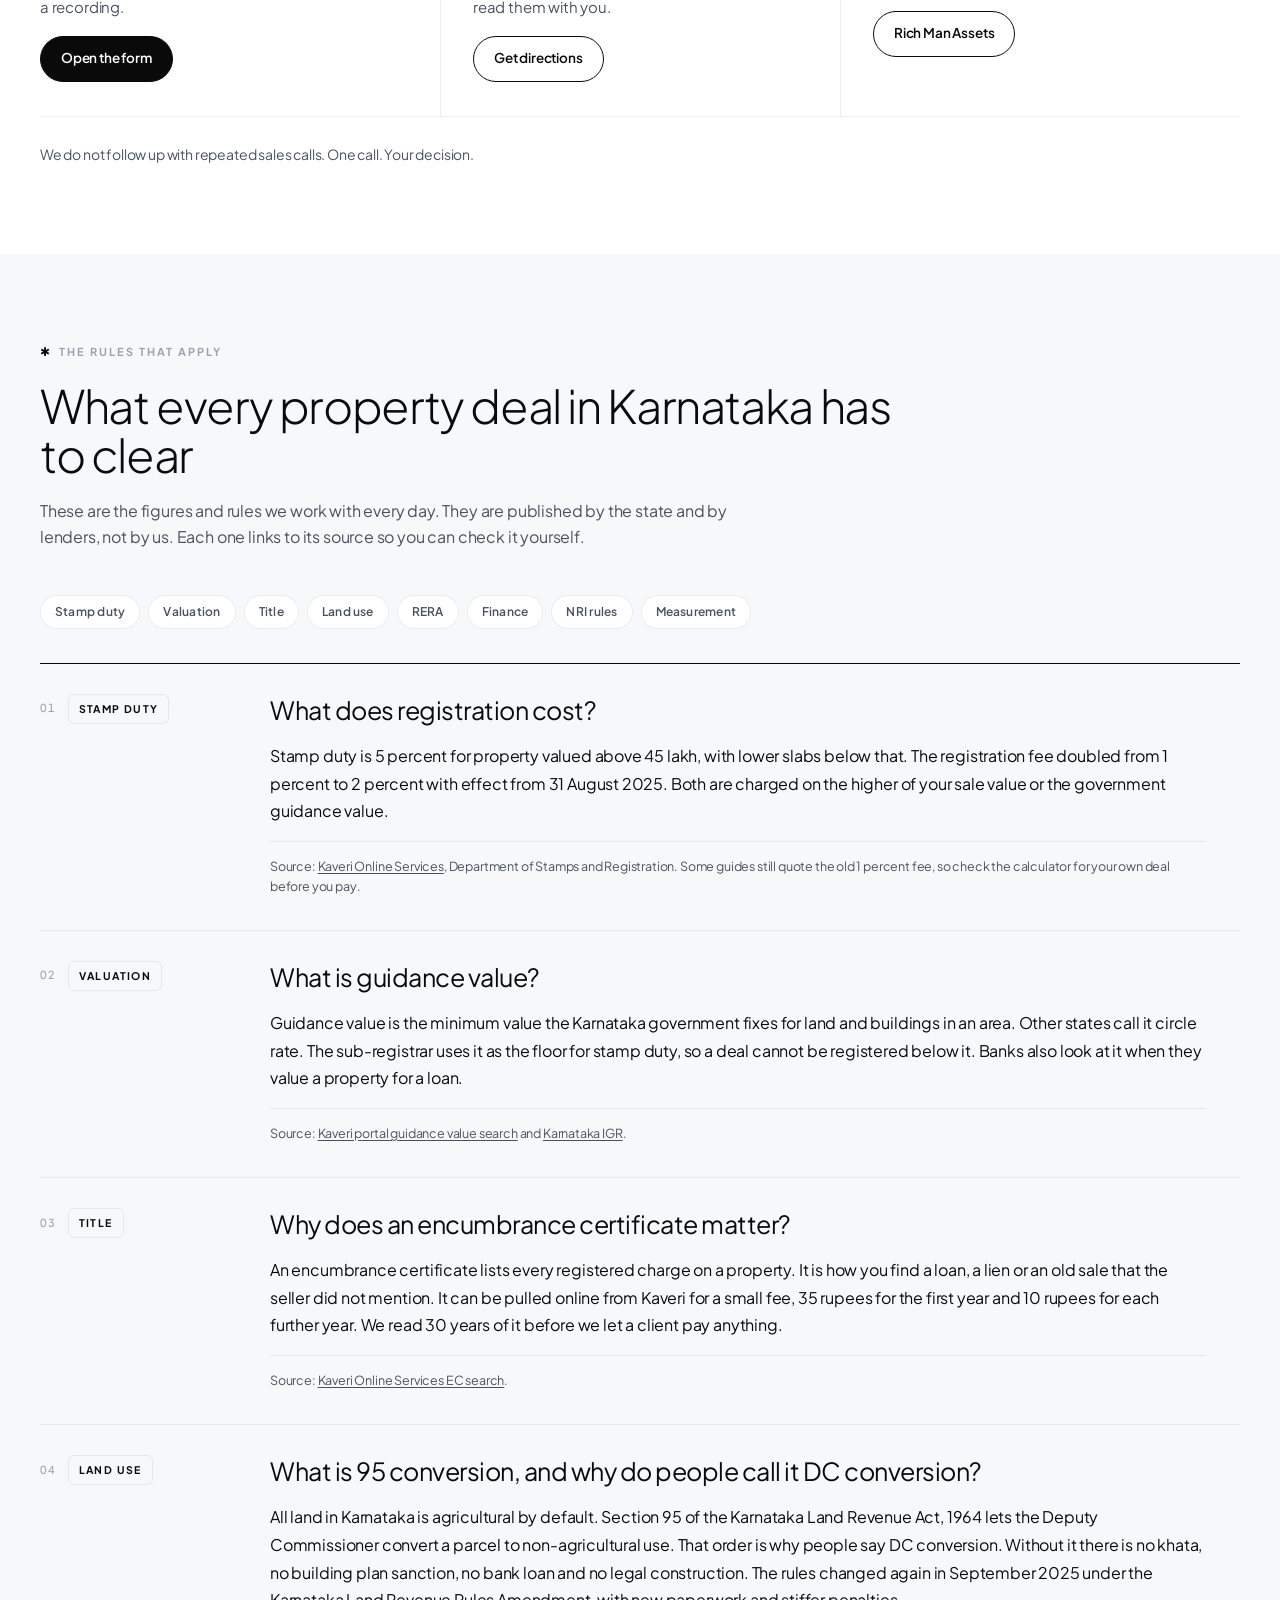
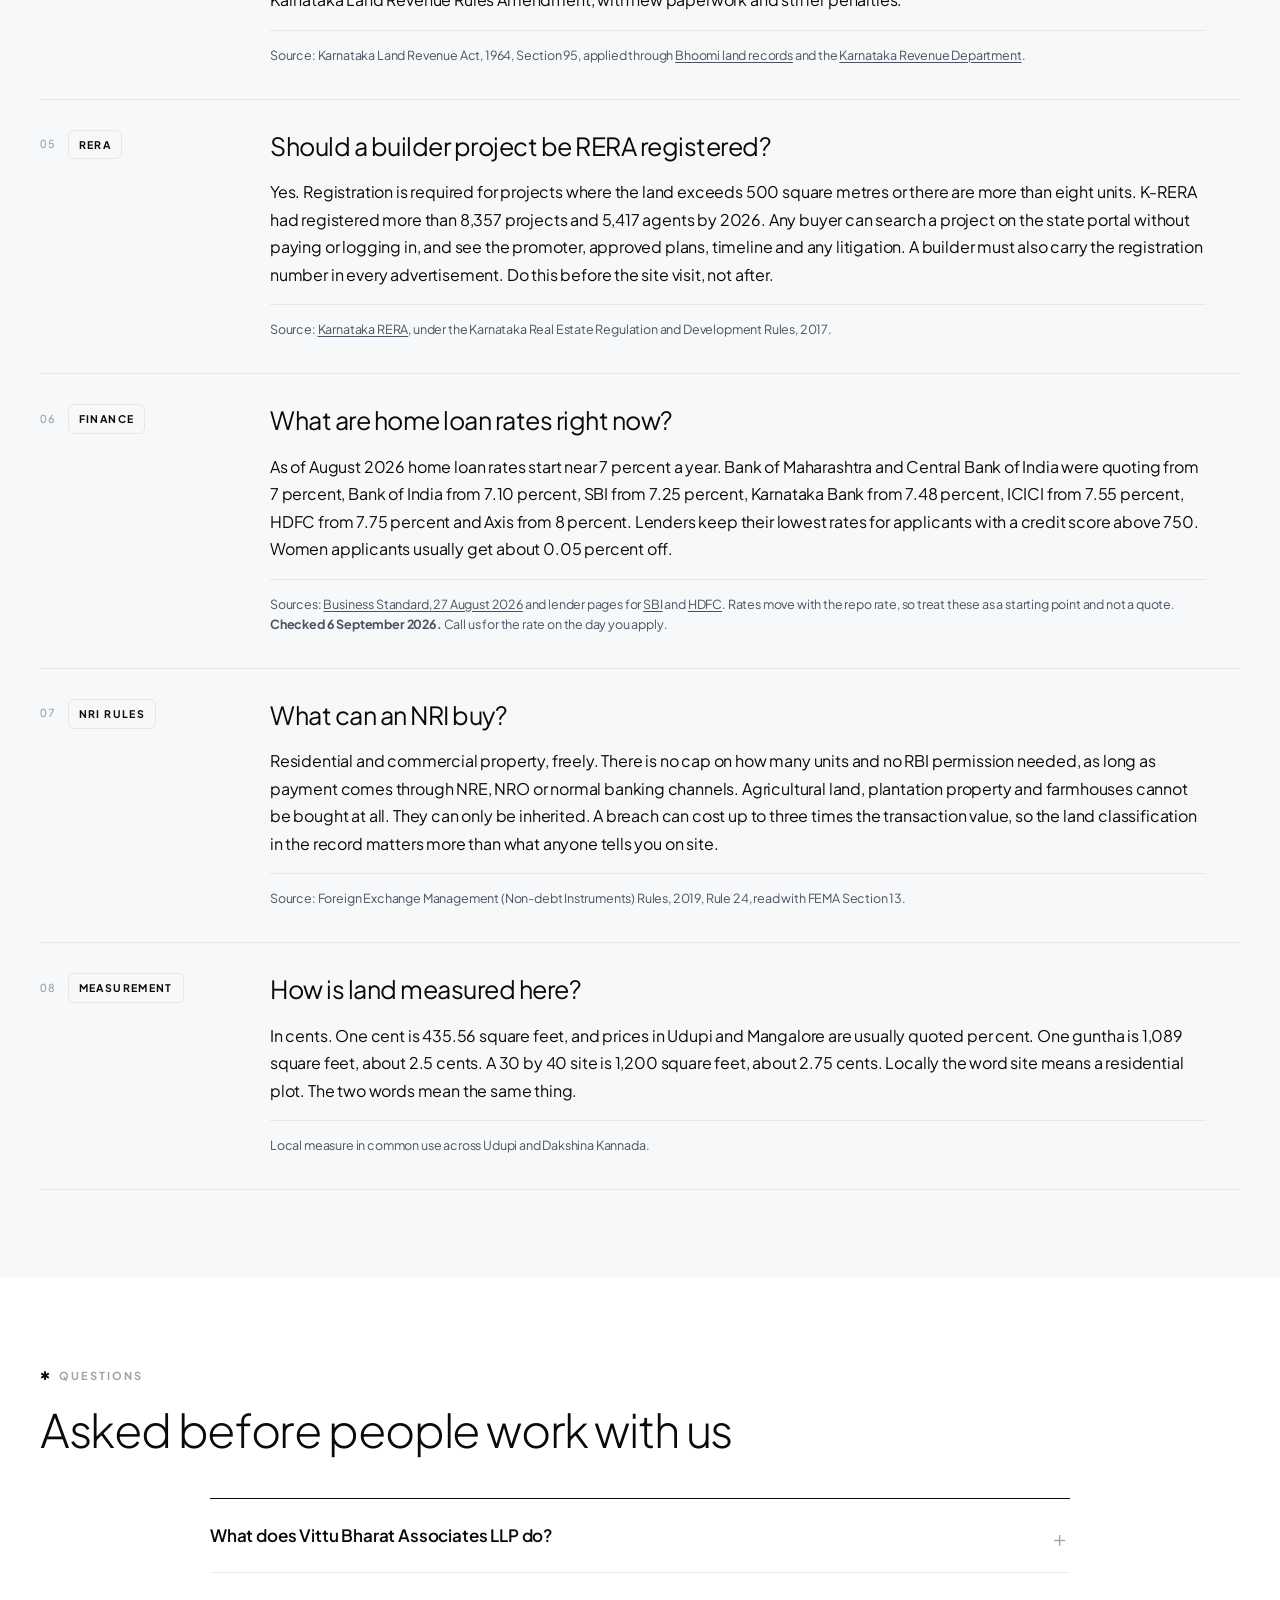
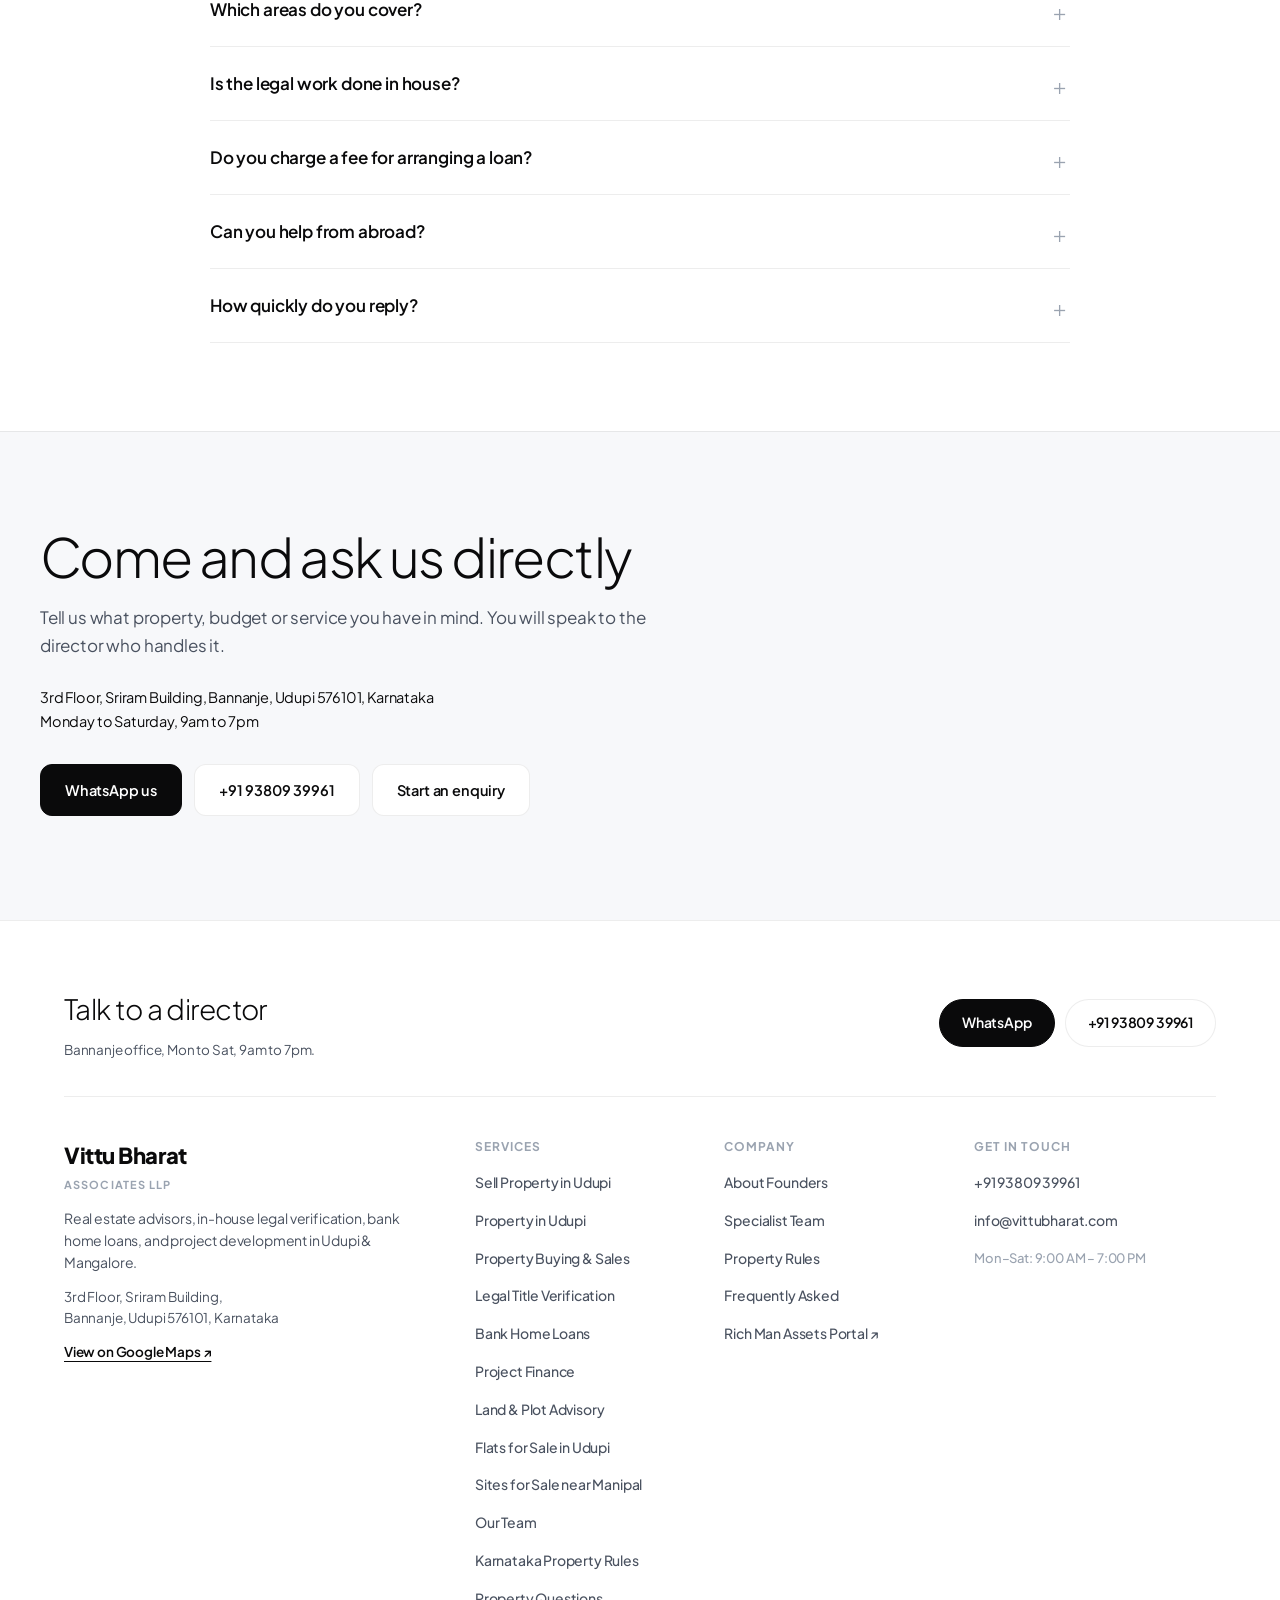
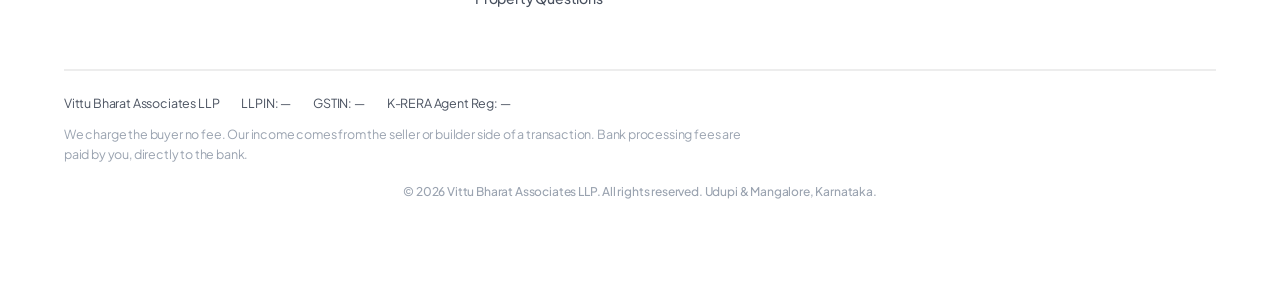
==== commit 944579ef: "SEO month 2: add the seller page, the biggest gap in the site Every page targeted buyers. Sellers ar" ====
--- a/about.html
+++ b/about.html
@@ -227,6 +227,7 @@
       <a href="flats-for-sale-udupi.html" class="nb-link">Flats in Udupi</a>
       <a href="sites-for-sale-manipal.html" class="nb-link">Sites near Manipal</a>
       <a href="home-loans.html" class="nb-link">Home Loans</a>
+      <a href="sell-property-udupi.html" class="nb-link">Sell Property</a>
       <a href="#team" class="nb-link">Our Team</a>
       <a href="#rules" class="nb-link">Property Rules</a>
       <a href="#faq" class="nb-link">Questions</a>
@@ -722,6 +723,7 @@
           <div class="footer-links-col">
             <p class="footer-col-label">Services</p>
             <nav class="footer-nav">
+              <a href="sell-property-udupi.html" class="footer-link">Sell Property in Udupi</a>
               <a href="property-in-udupi.html" class="footer-link">Property in Udupi</a>
               <a href="index.html#services" class="footer-link">Property Buying &amp; Sales</a>
               <a href="#work" class="footer-link">Legal Title Verification</a>
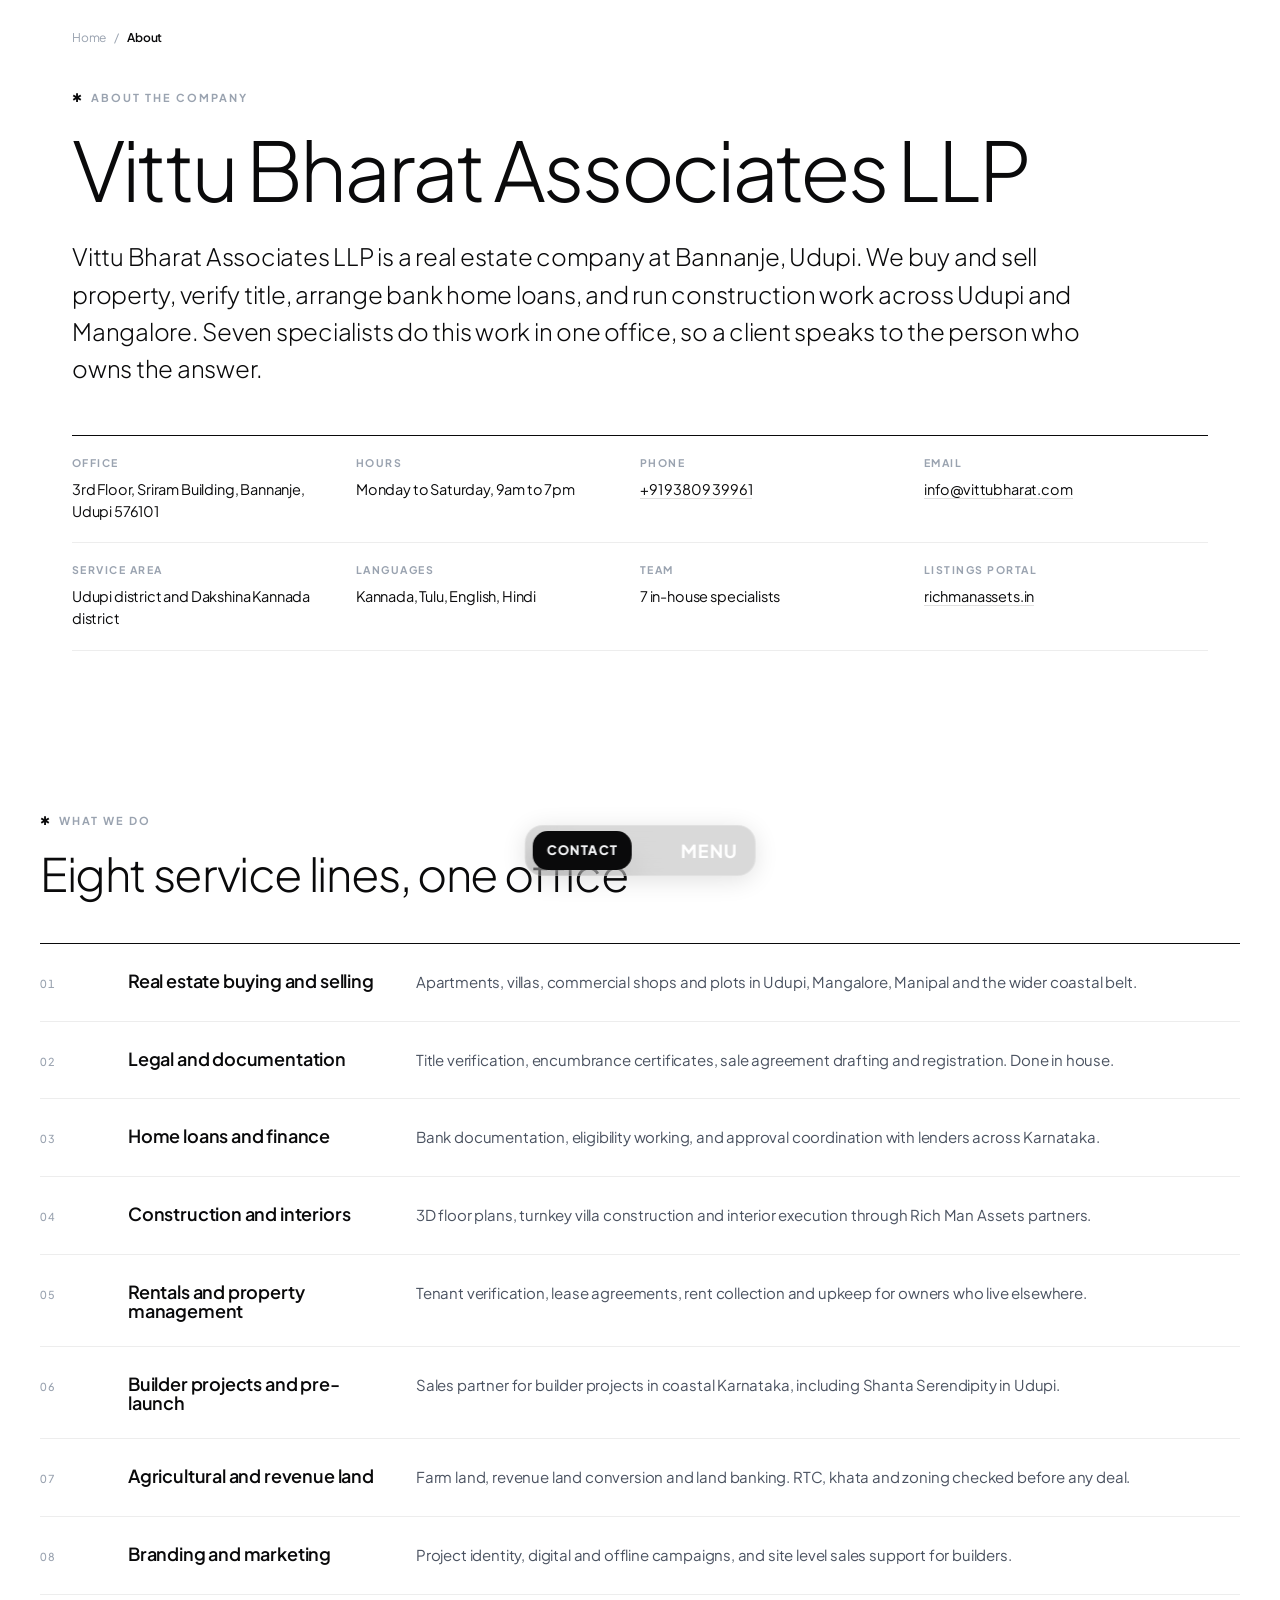
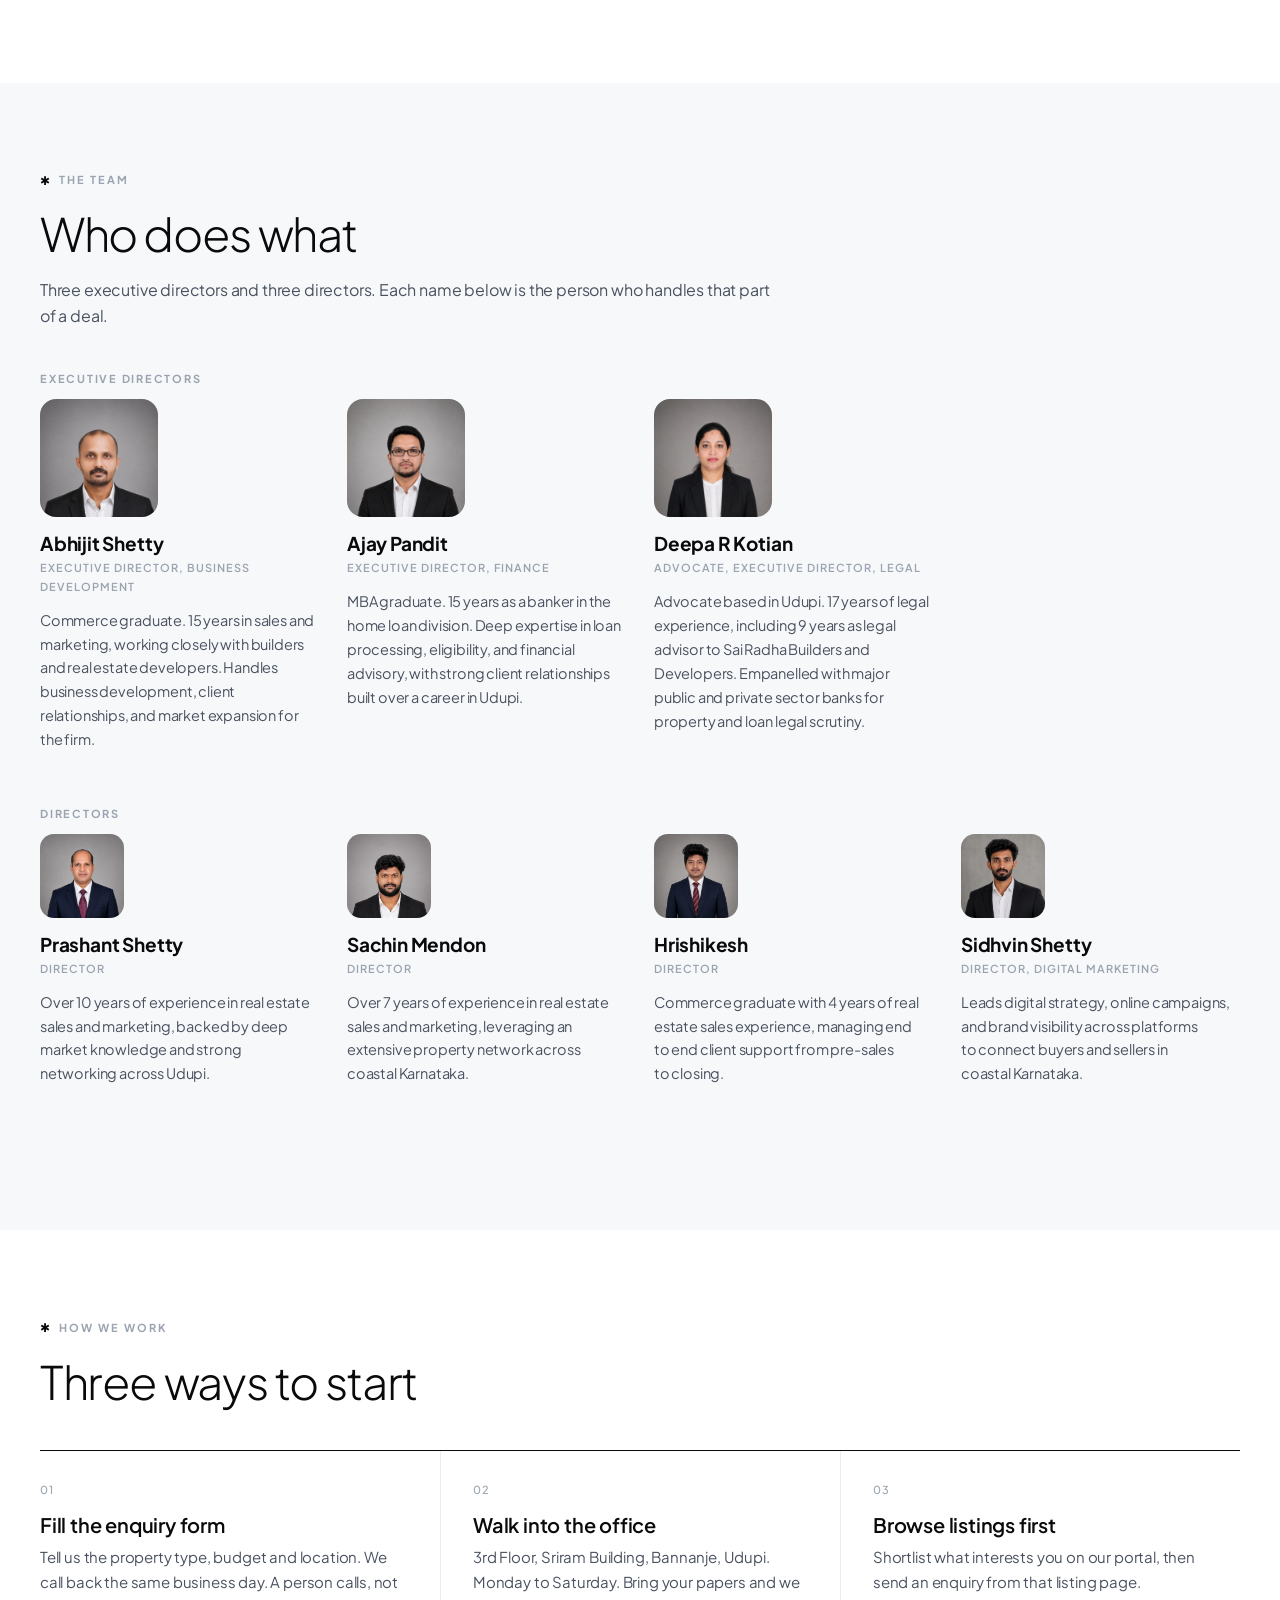
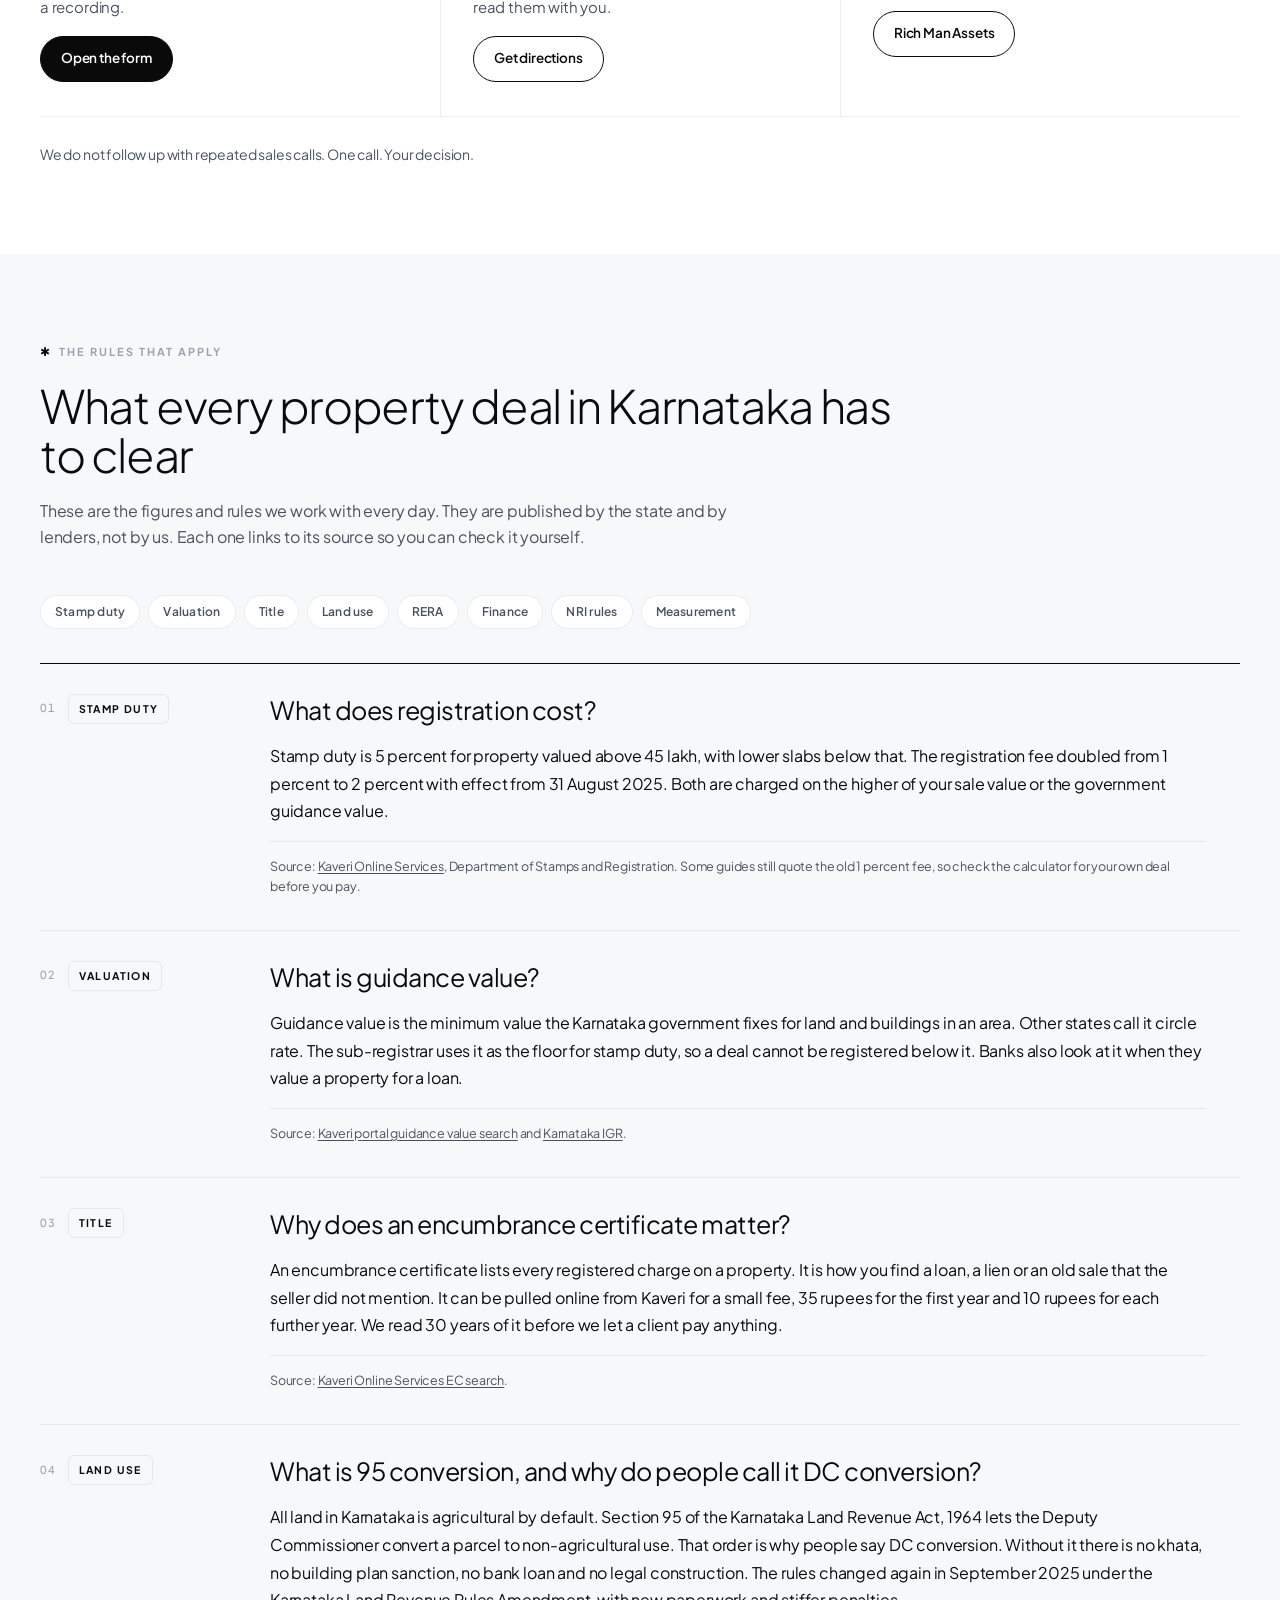
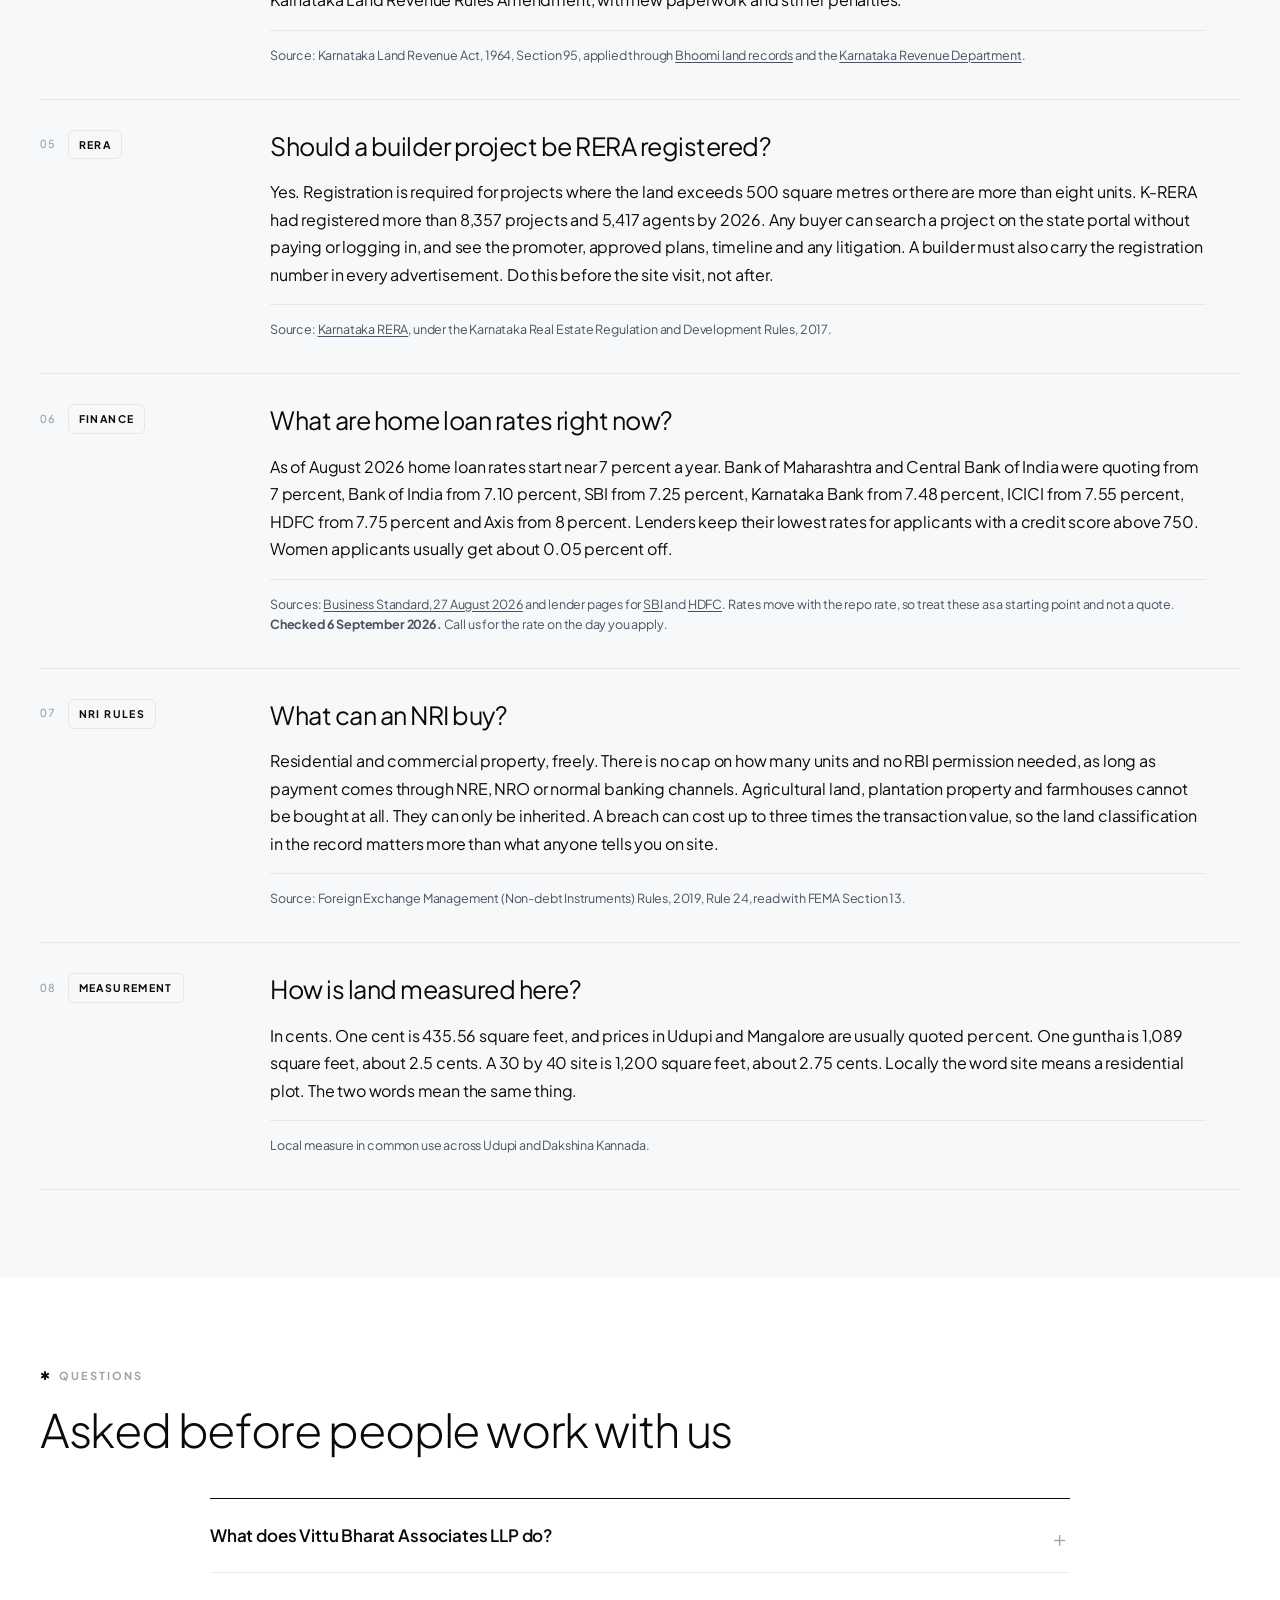
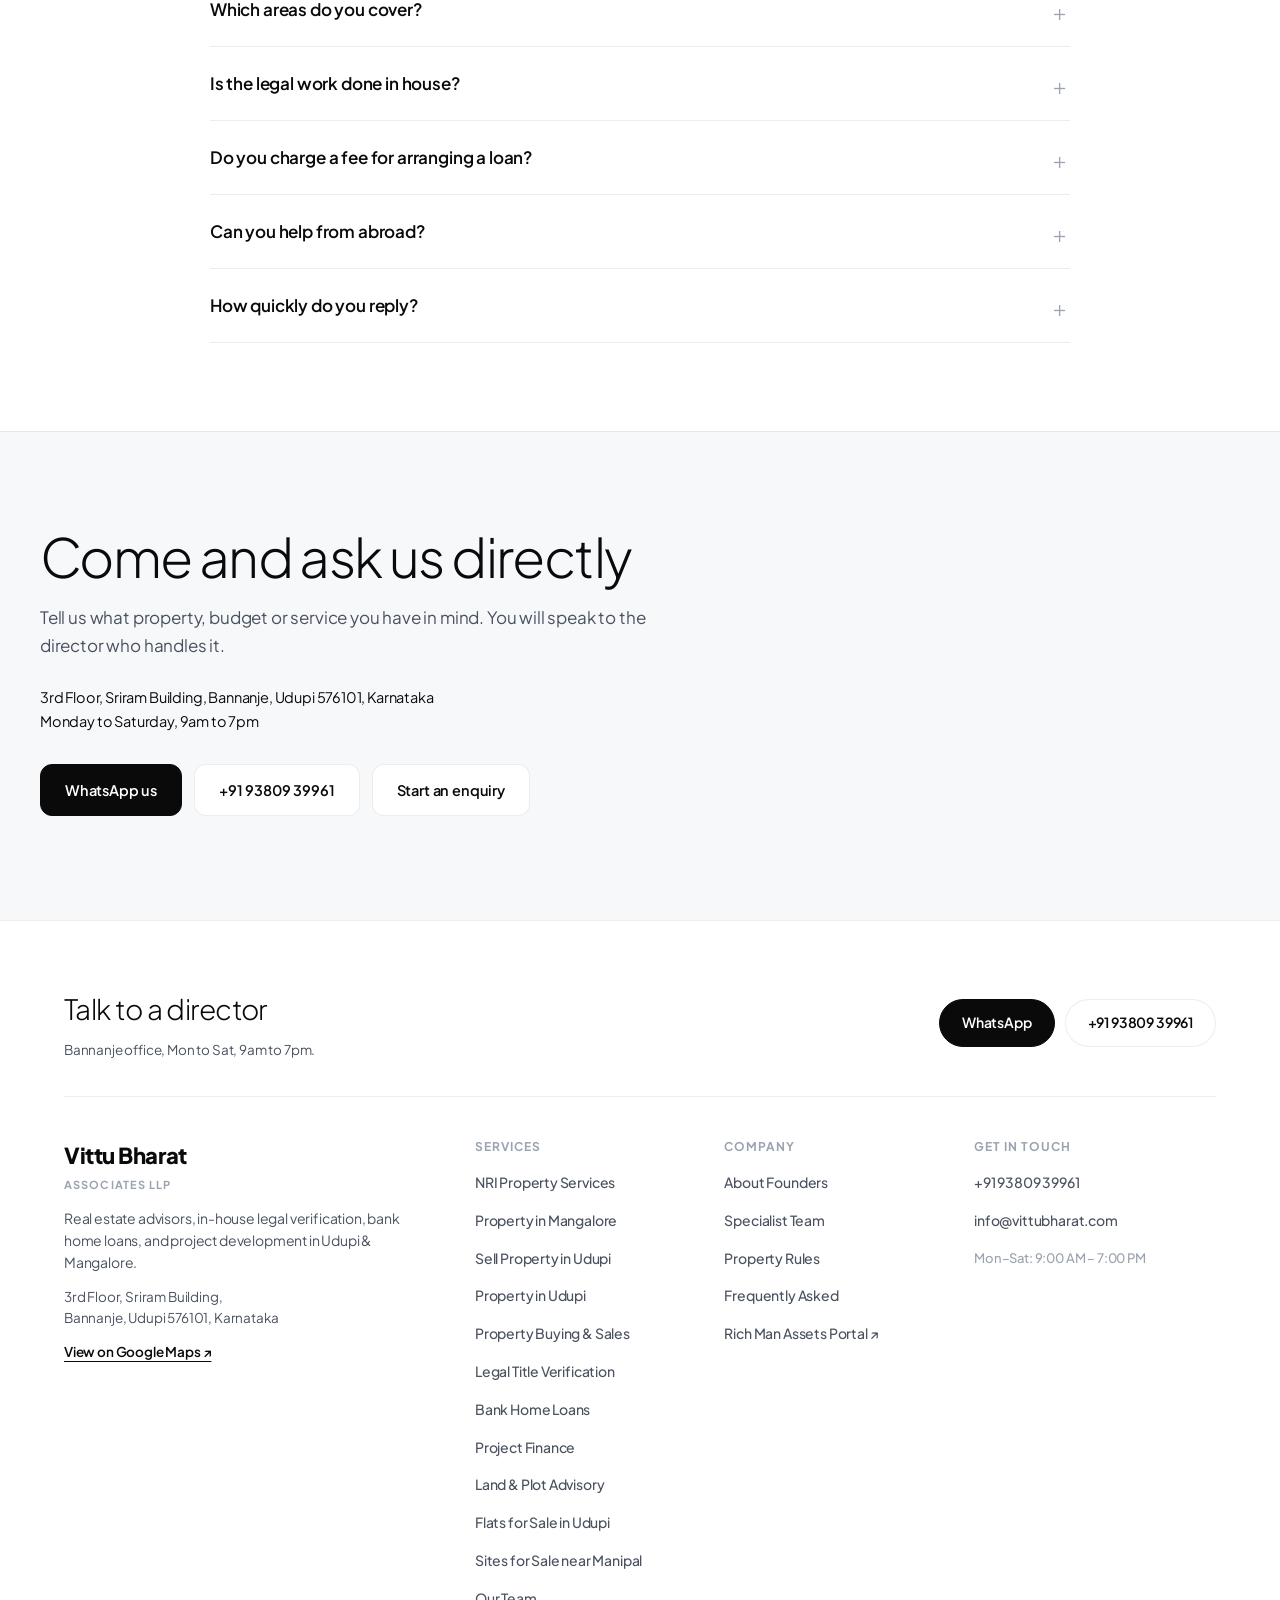
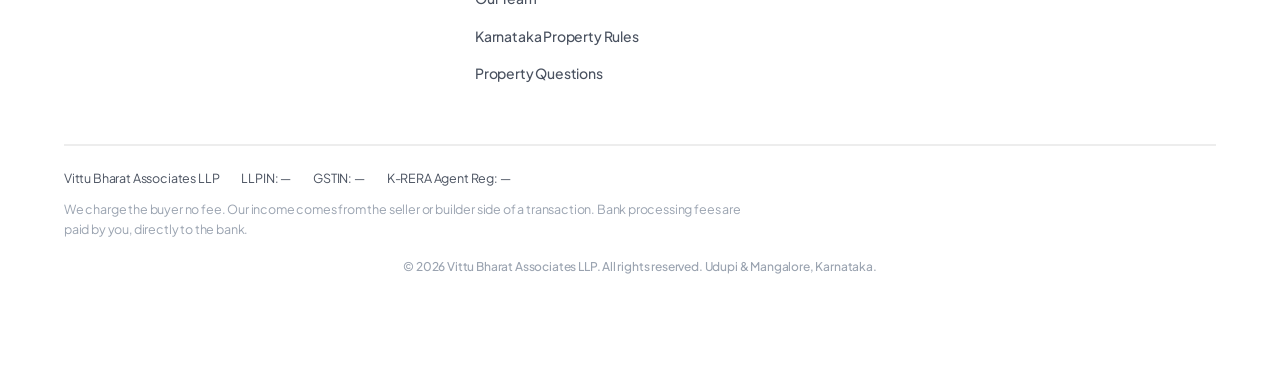
==== commit b8fbf6f6: "SEO month 2: add the Mangalore and NRI pages Every title tag on the site claimed Udupi and Mangalore" ====
--- a/about.html
+++ b/about.html
@@ -228,6 +228,8 @@
       <a href="sites-for-sale-manipal.html" class="nb-link">Sites near Manipal</a>
       <a href="home-loans.html" class="nb-link">Home Loans</a>
       <a href="sell-property-udupi.html" class="nb-link">Sell Property</a>
+      <a href="nri-property-udupi.html" class="nb-link">NRI Property</a>
+      <a href="property-in-mangalore.html" class="nb-link">Property in Mangalore</a>
       <a href="#team" class="nb-link">Our Team</a>
       <a href="#rules" class="nb-link">Property Rules</a>
       <a href="#faq" class="nb-link">Questions</a>
@@ -723,6 +725,8 @@
           <div class="footer-links-col">
             <p class="footer-col-label">Services</p>
             <nav class="footer-nav">
+              <a href="nri-property-udupi.html" class="footer-link">NRI Property Services</a>
+              <a href="property-in-mangalore.html" class="footer-link">Property in Mangalore</a>
               <a href="sell-property-udupi.html" class="footer-link">Sell Property in Udupi</a>
               <a href="property-in-udupi.html" class="footer-link">Property in Udupi</a>
               <a href="index.html#services" class="footer-link">Property Buying &amp; Sales</a>
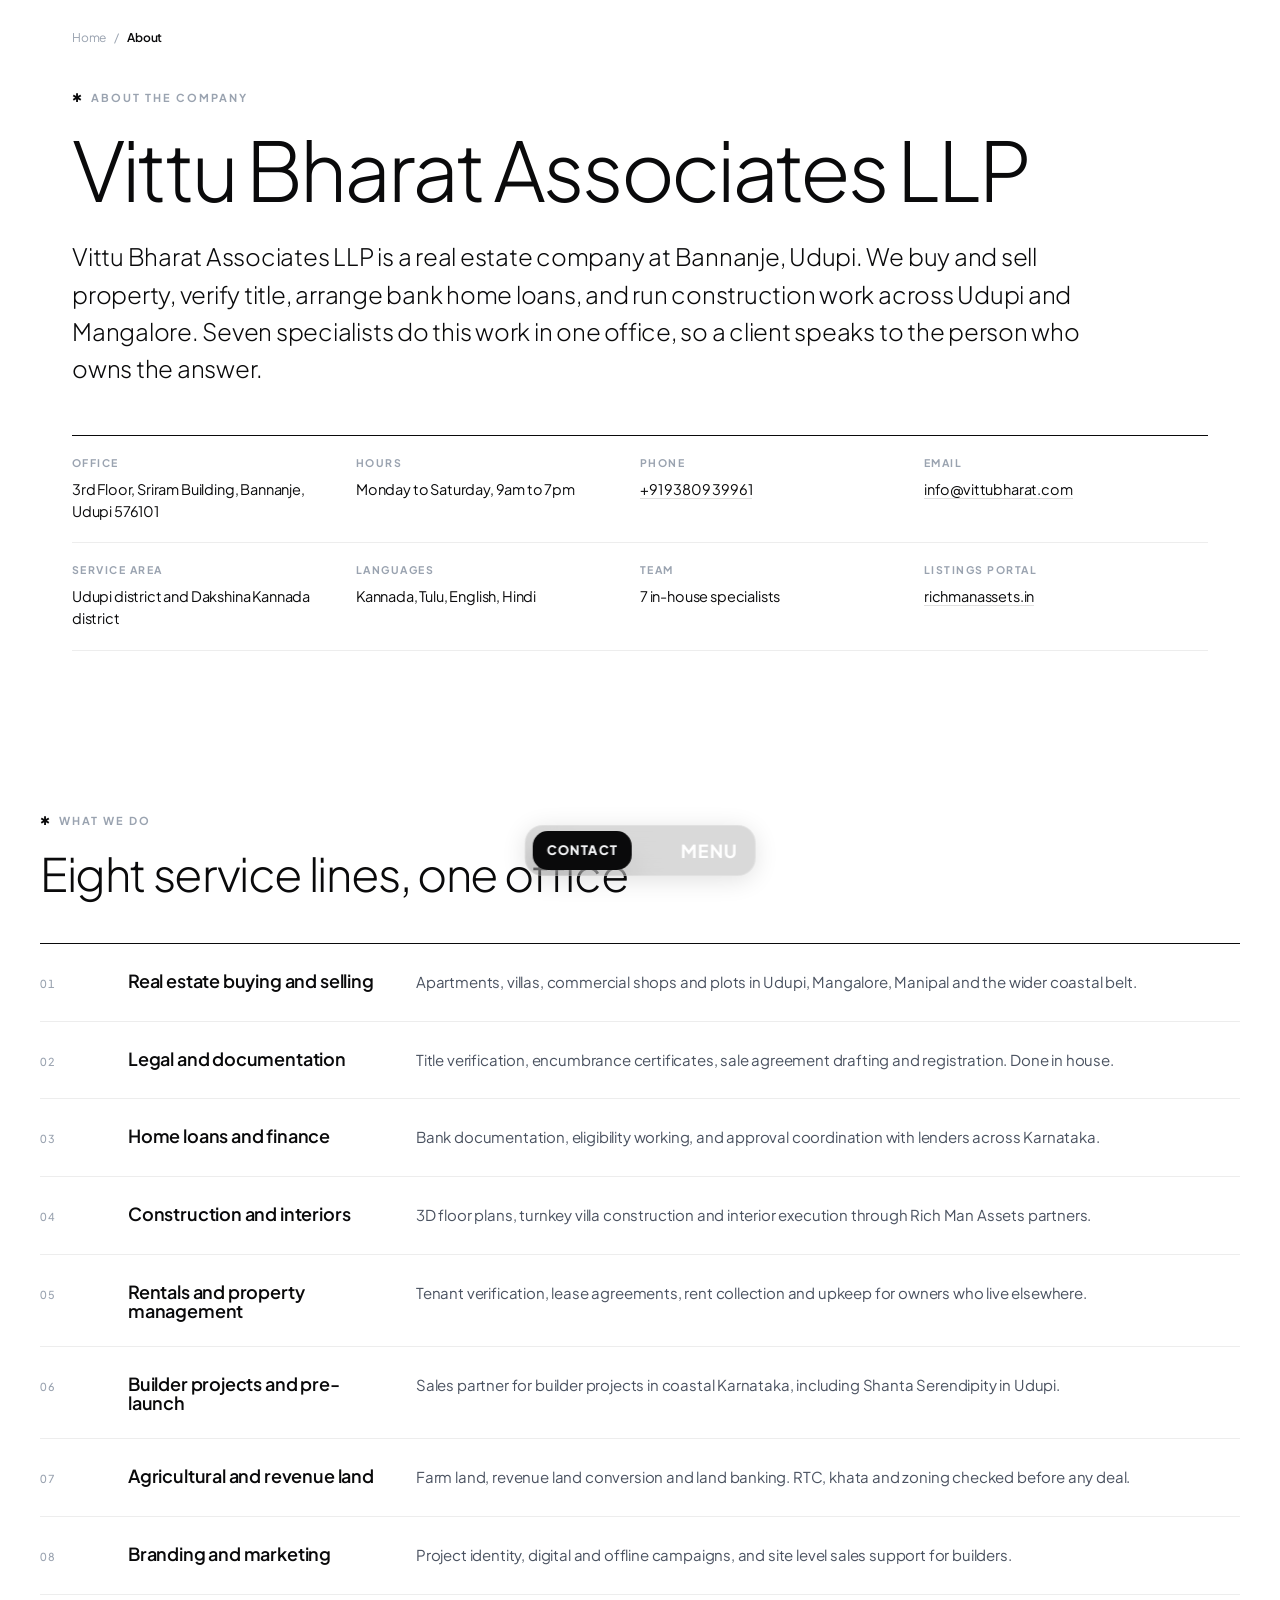
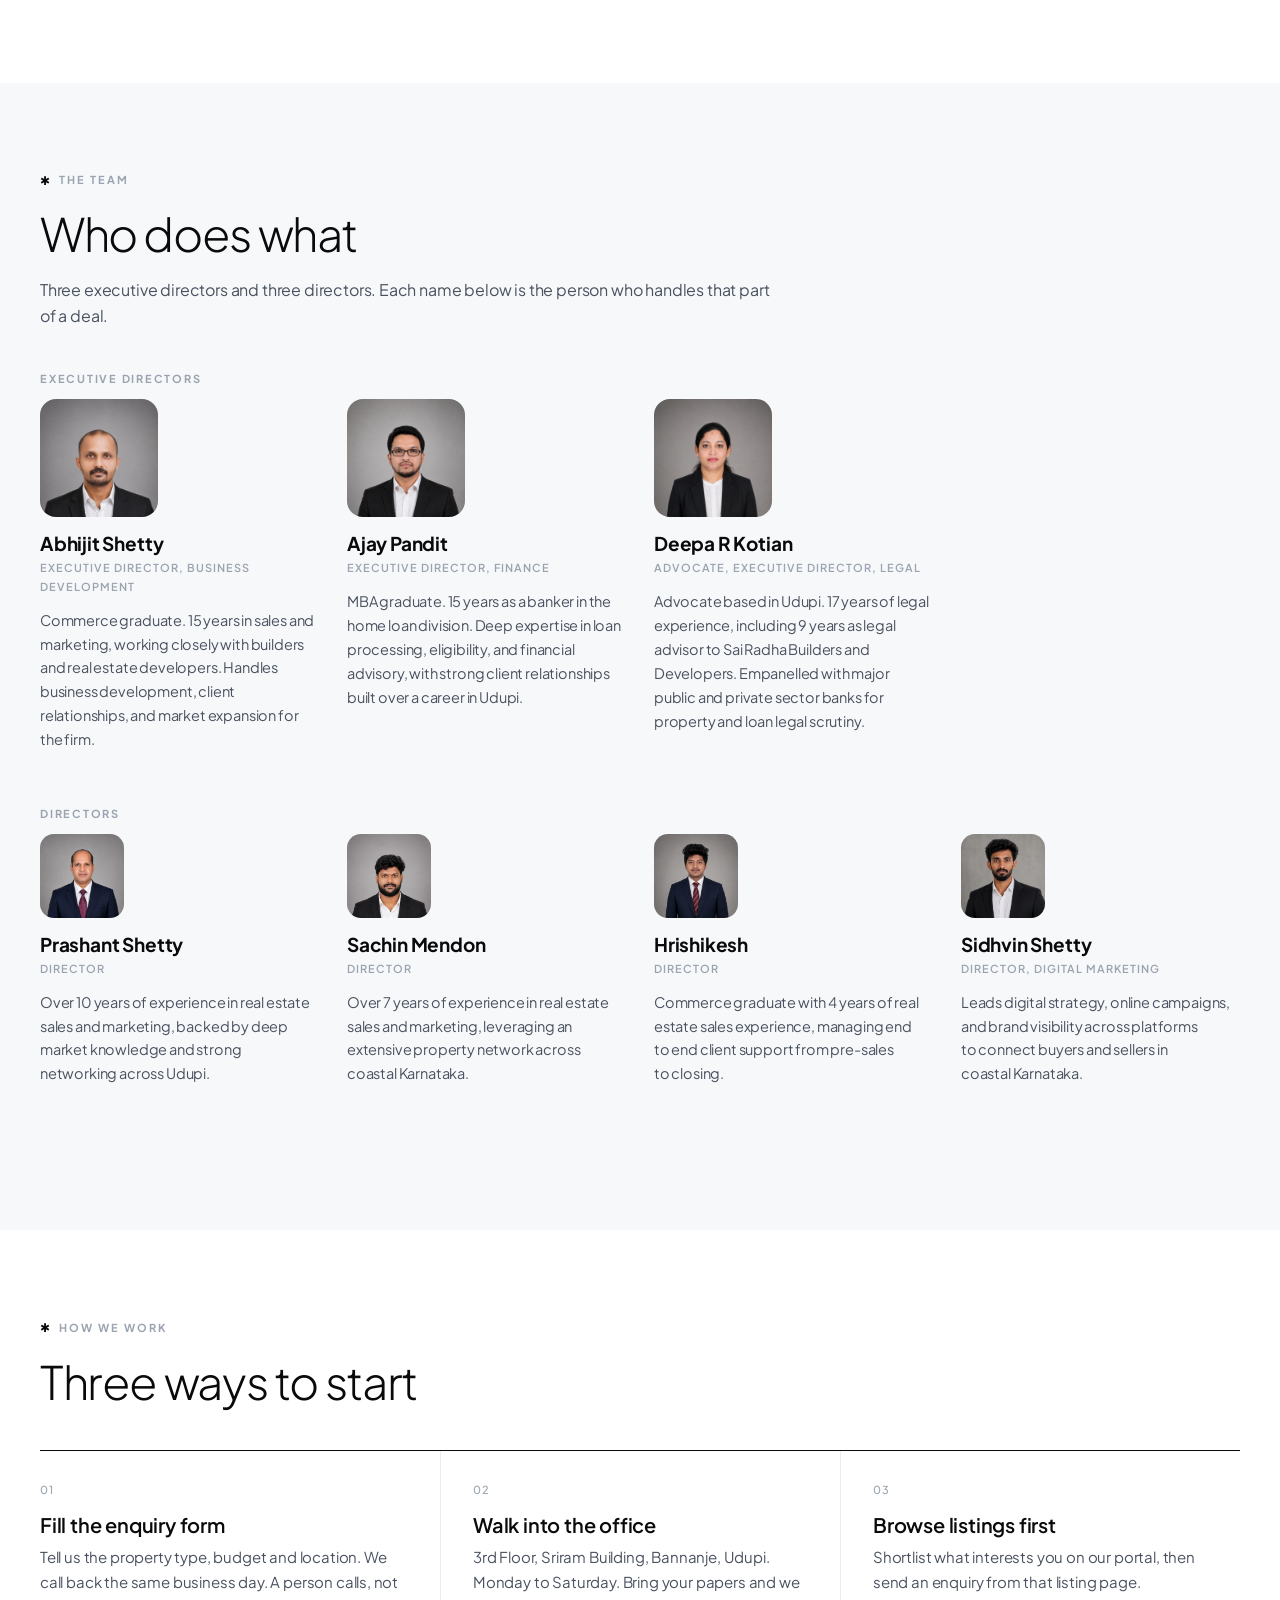
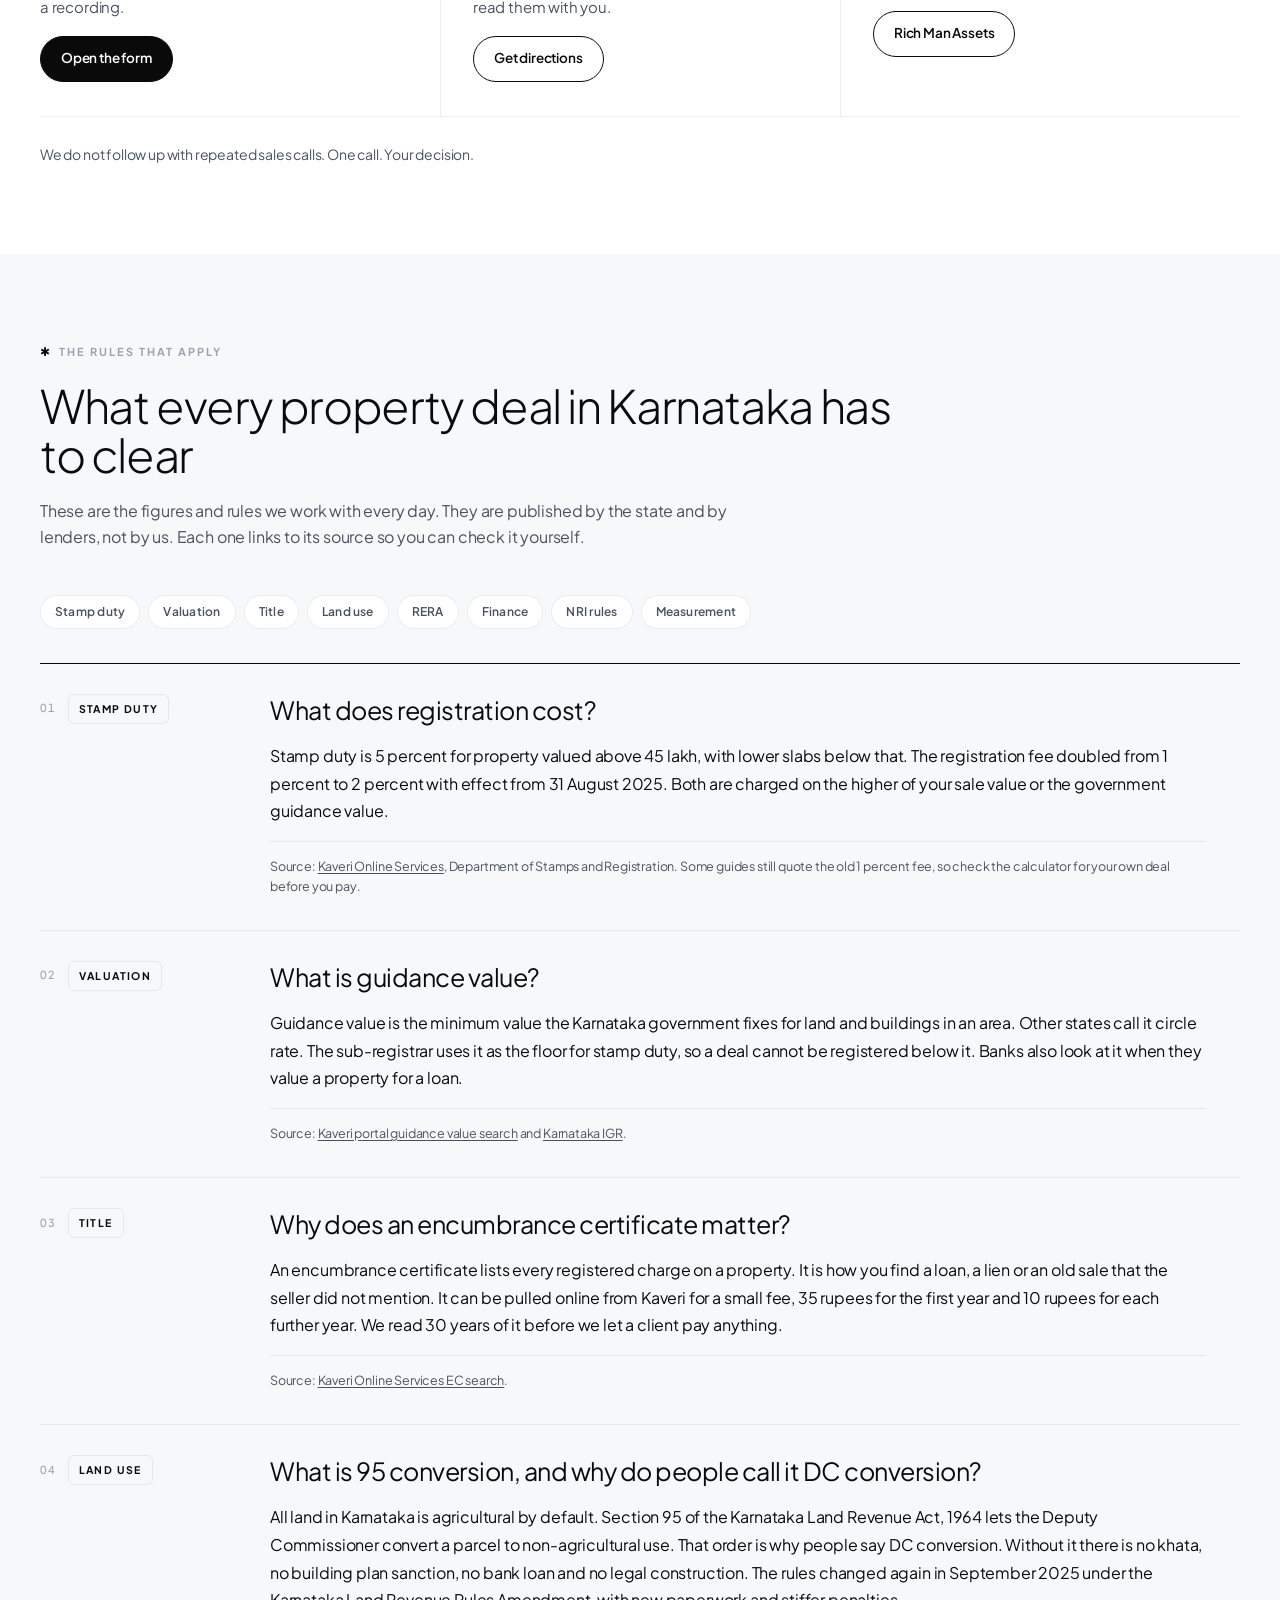
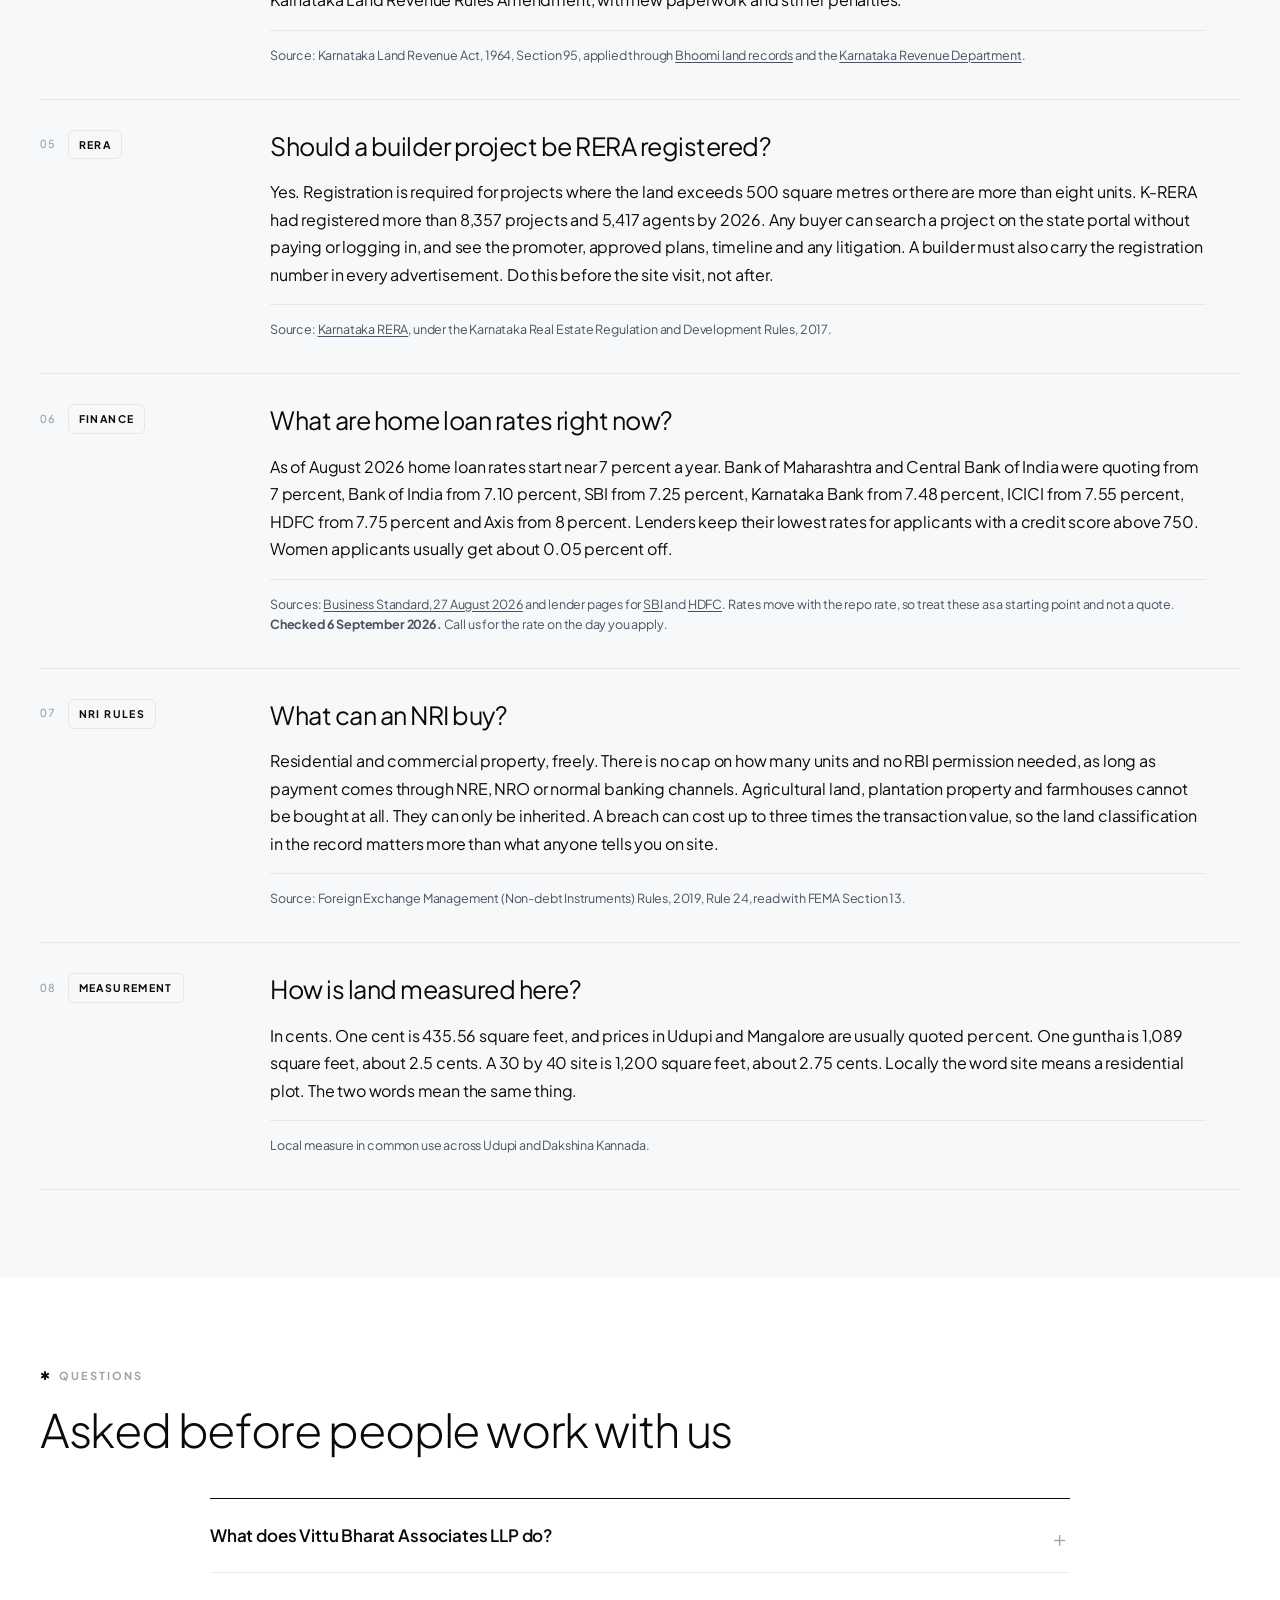
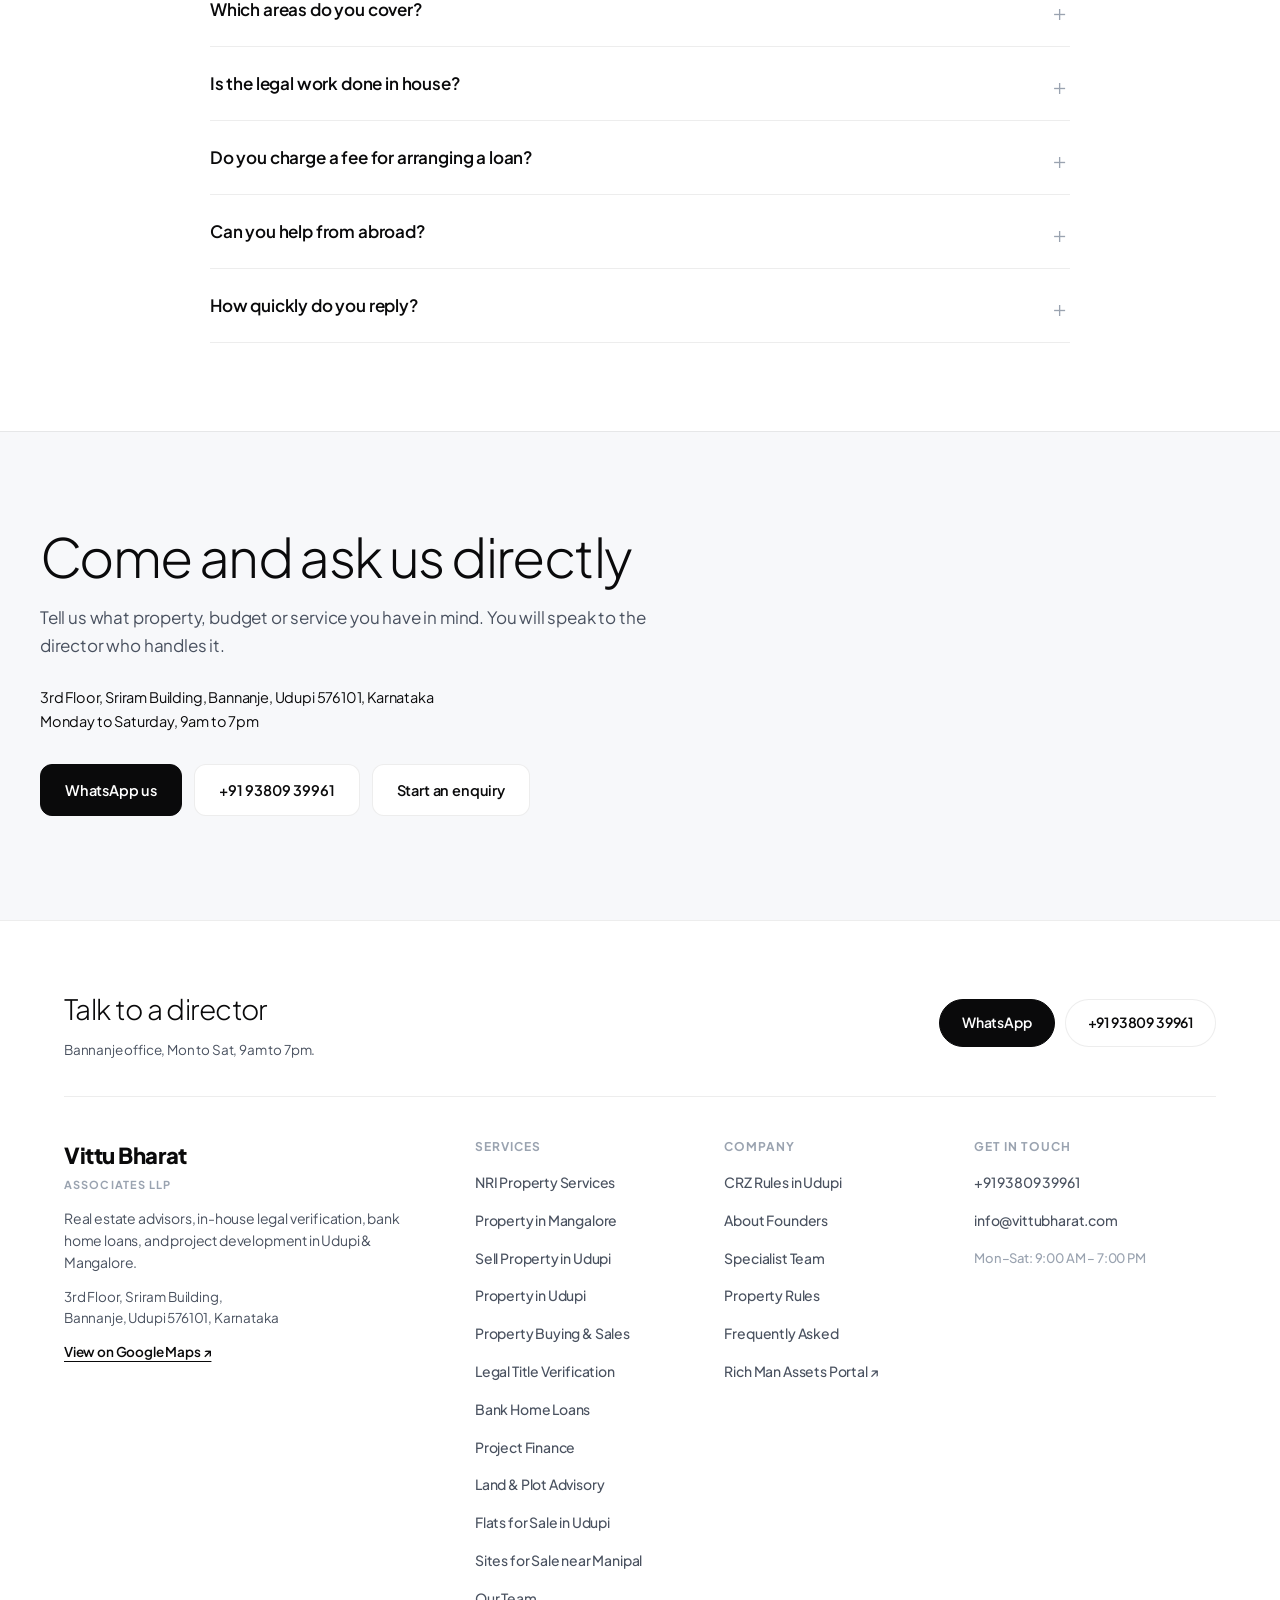
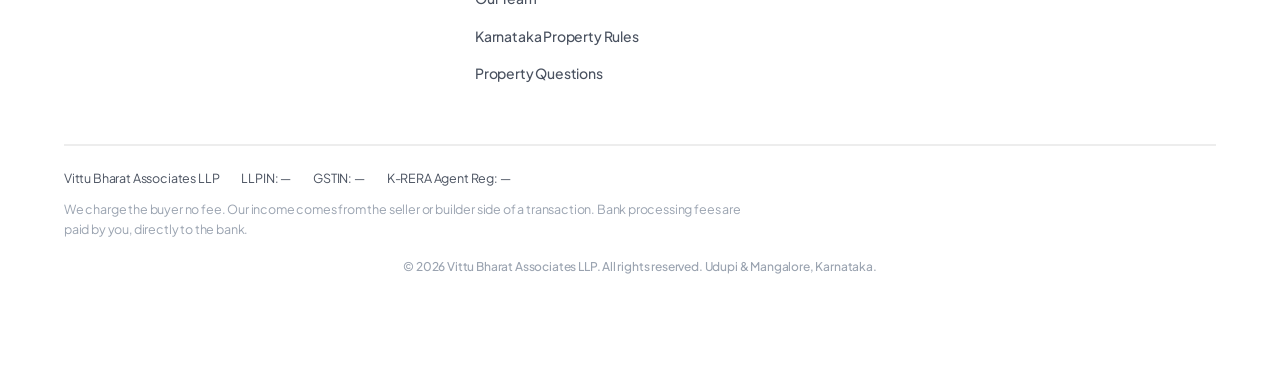
==== commit d515f150: "SEO month 3: CRZ guide, the first page with an advocate byline Searches for DC conversion, khata and" ====
--- a/about.html
+++ b/about.html
@@ -229,6 +229,7 @@
       <a href="home-loans.html" class="nb-link">Home Loans</a>
       <a href="sell-property-udupi.html" class="nb-link">Sell Property</a>
       <a href="nri-property-udupi.html" class="nb-link">NRI Property</a>
+      <a href="crz-rules-udupi.html" class="nb-link">CRZ Rules</a>
       <a href="property-in-mangalore.html" class="nb-link">Property in Mangalore</a>
       <a href="#team" class="nb-link">Our Team</a>
       <a href="#rules" class="nb-link">Property Rules</a>
@@ -744,6 +745,7 @@
           <div class="footer-links-col">
             <p class="footer-col-label">Company</p>
             <nav class="footer-nav">
+              <a href="crz-rules-udupi.html" class="footer-link">CRZ Rules in Udupi</a>
               <a href="#team" class="footer-link">About Founders</a>
               <a href="#team" class="footer-link">Specialist Team</a>
               <a href="#rules" class="footer-link">Property Rules</a>
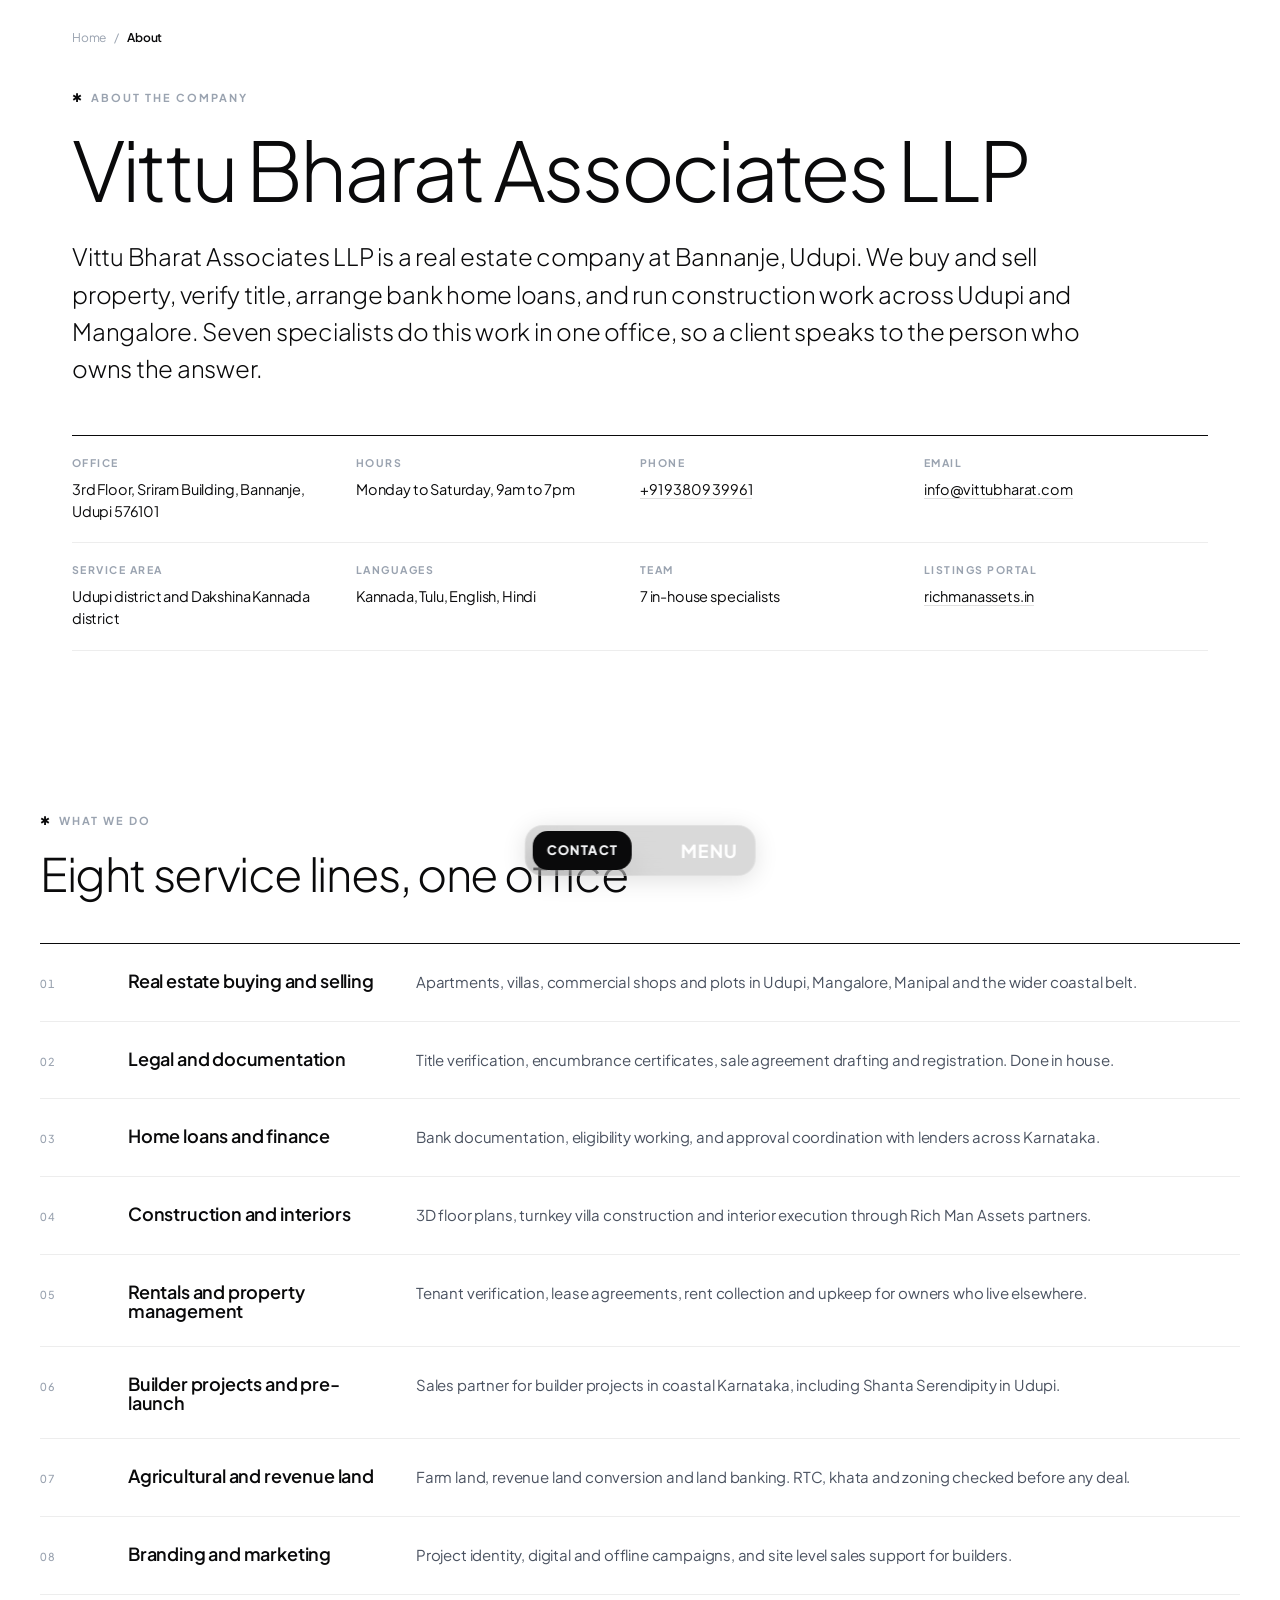
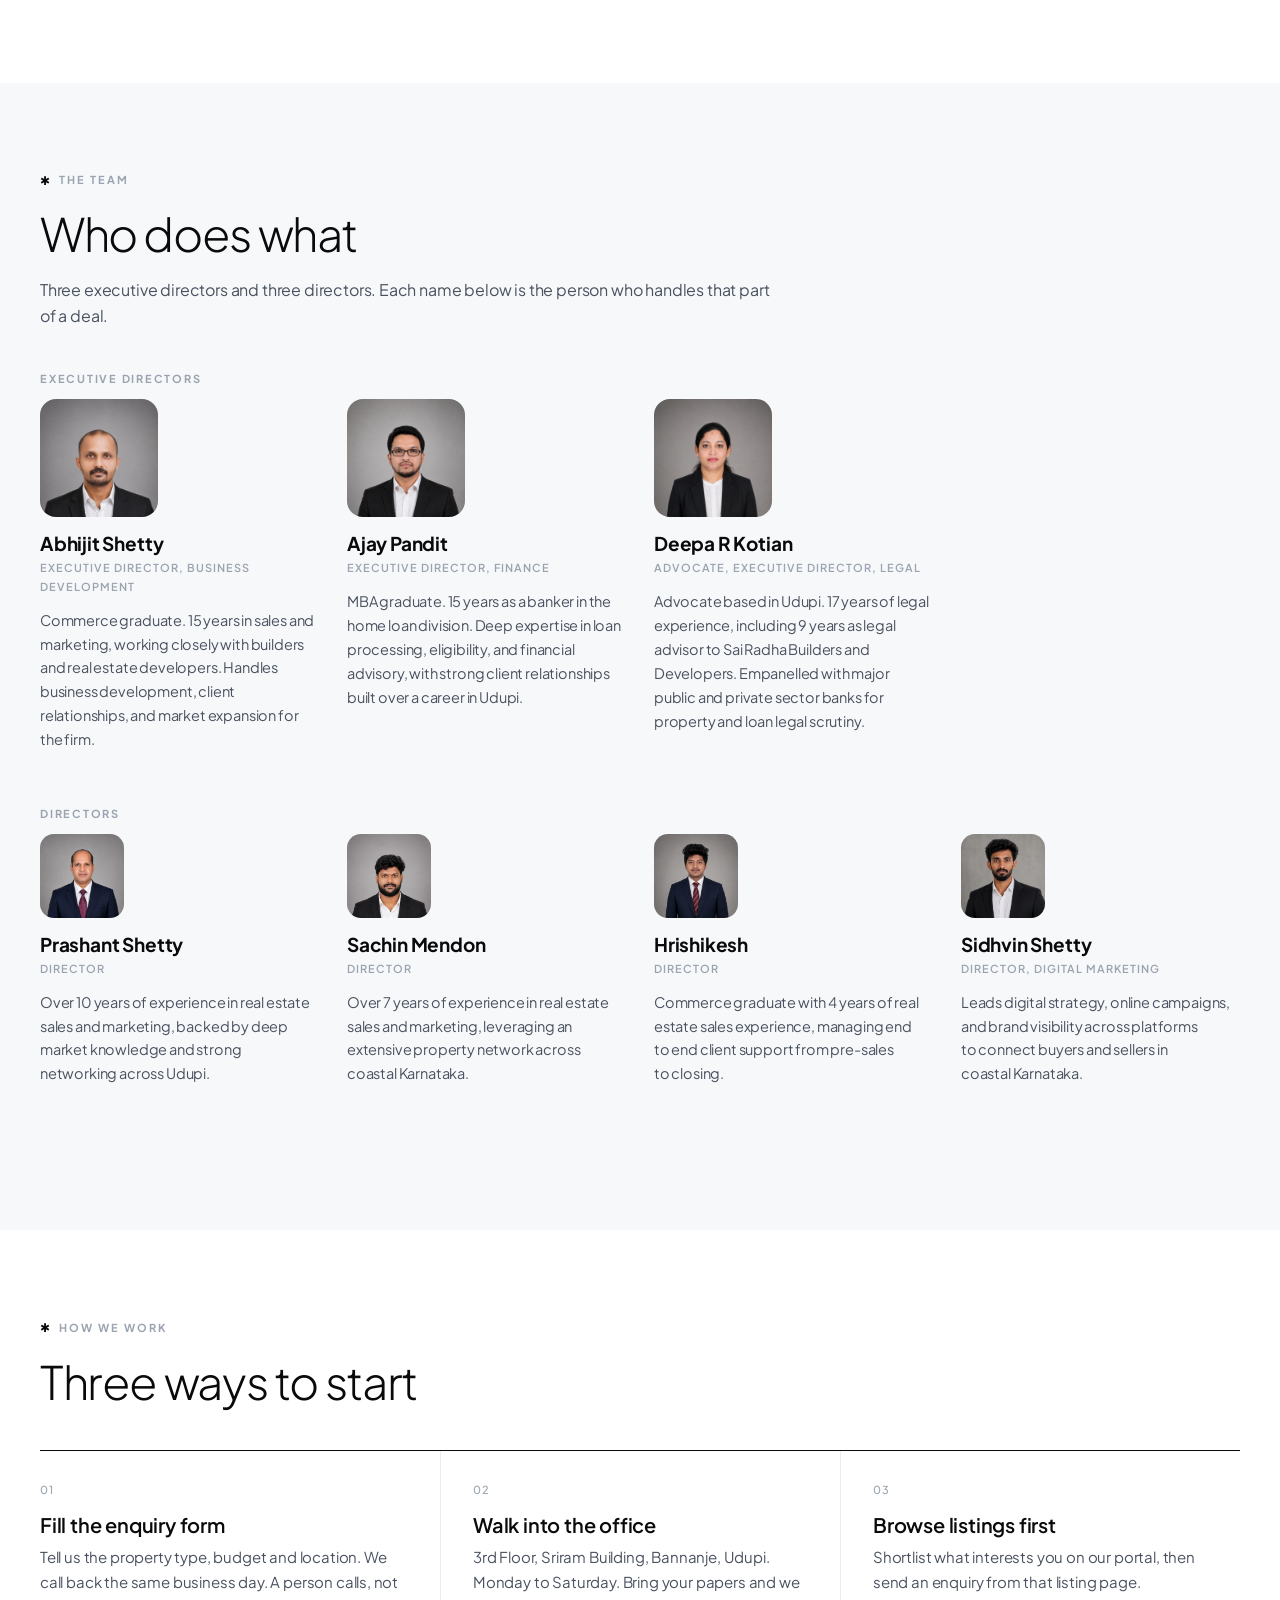
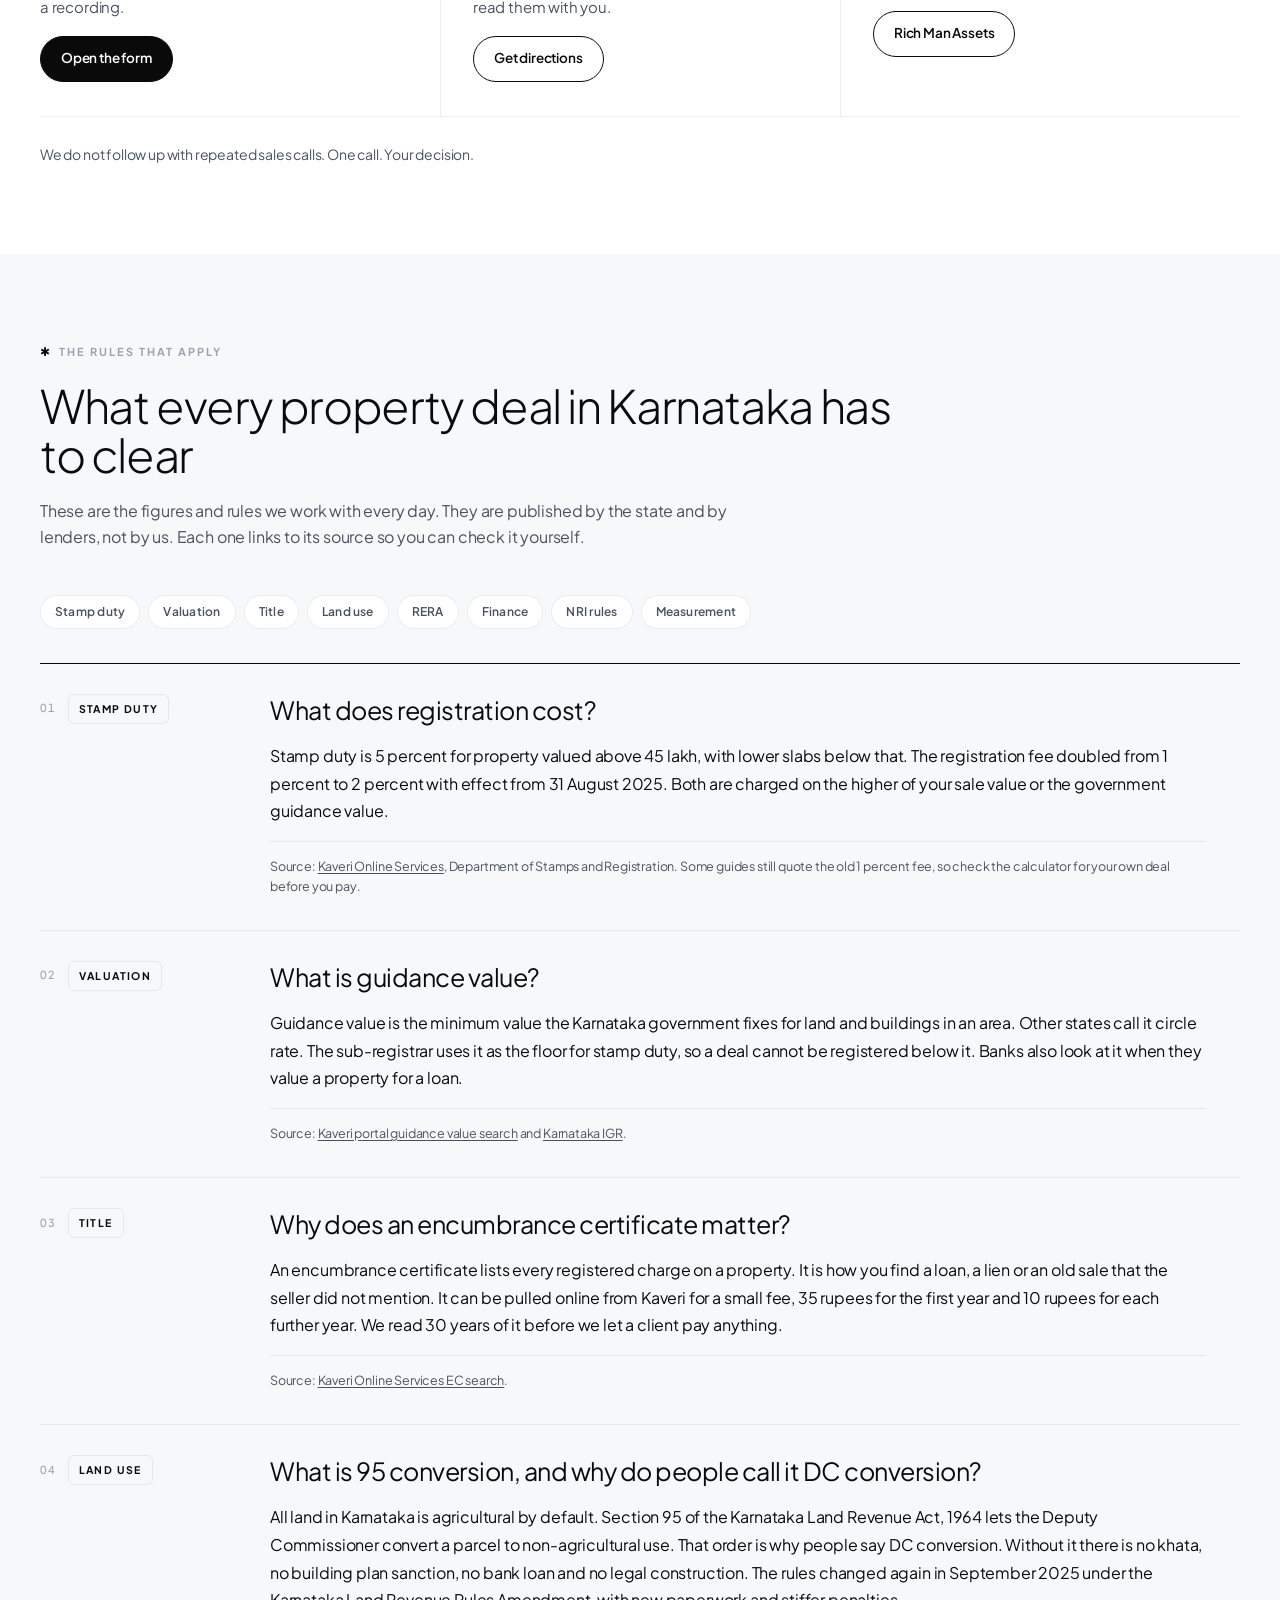
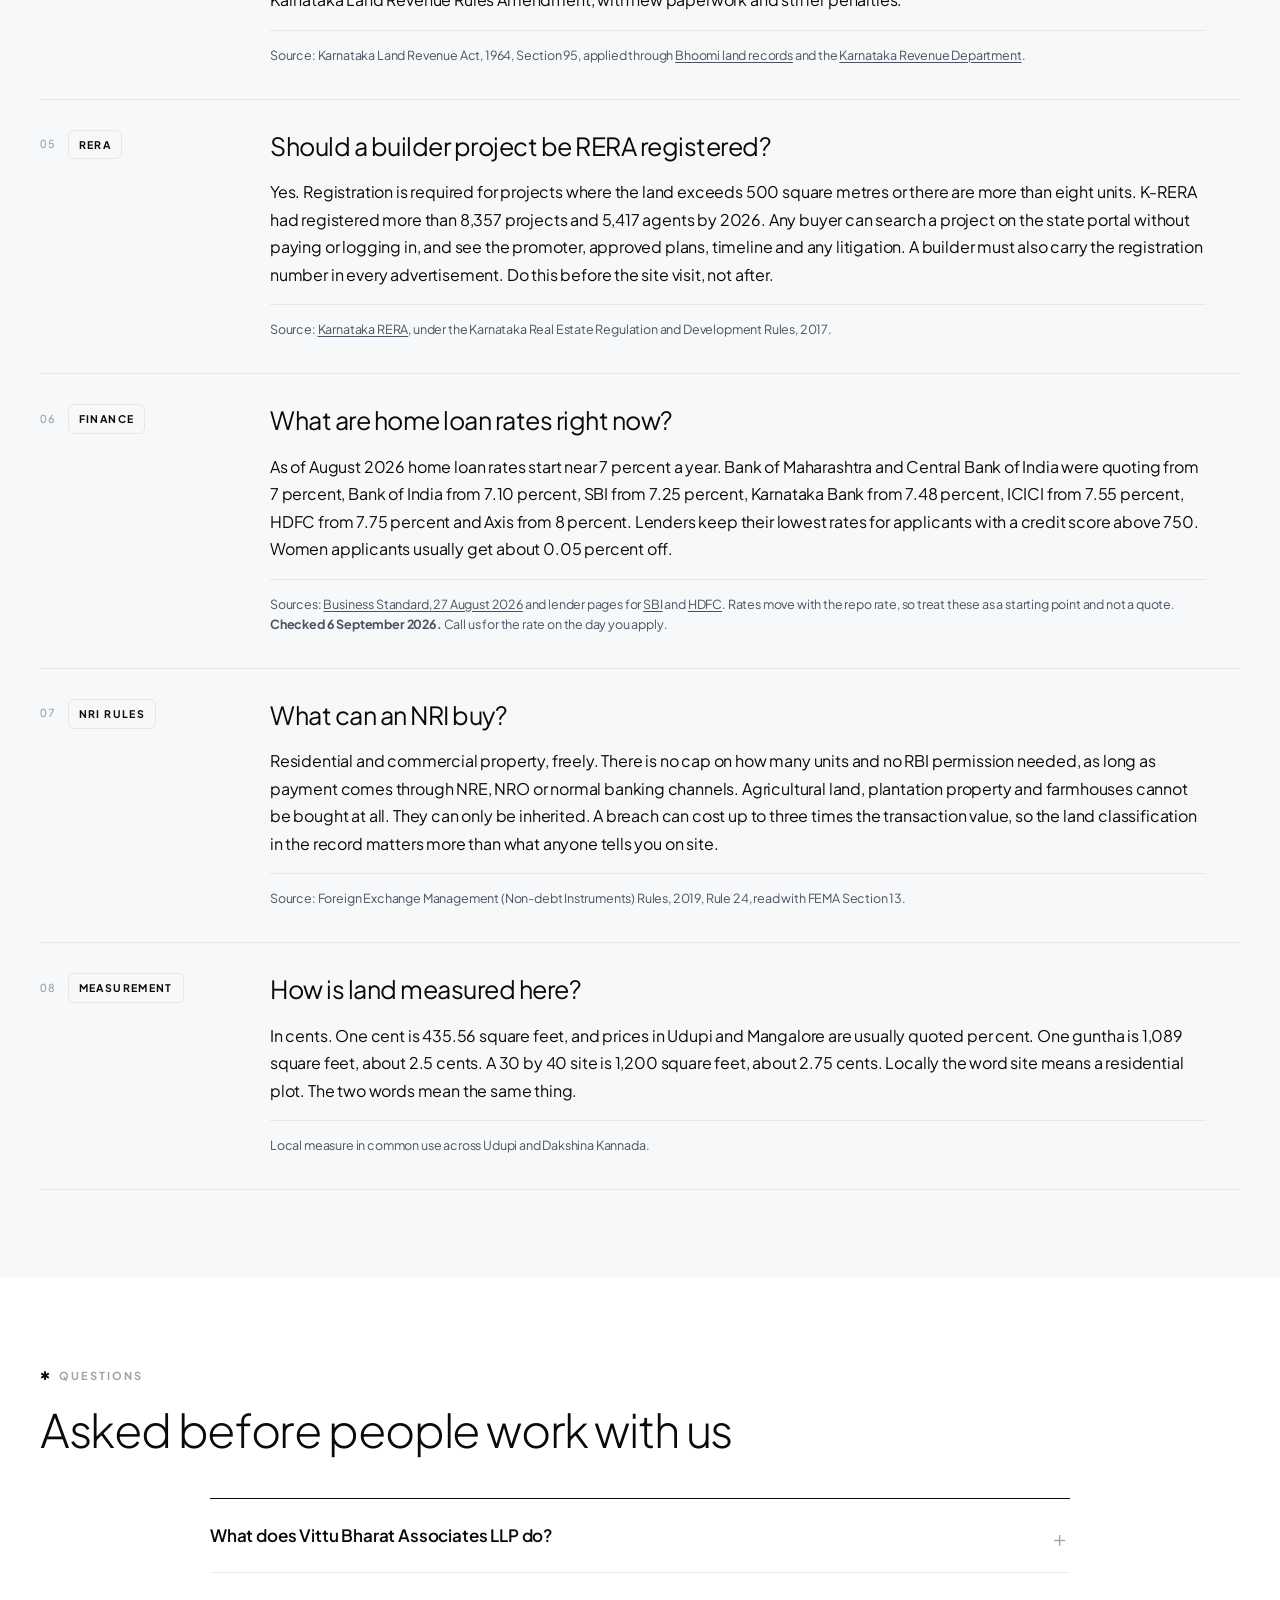
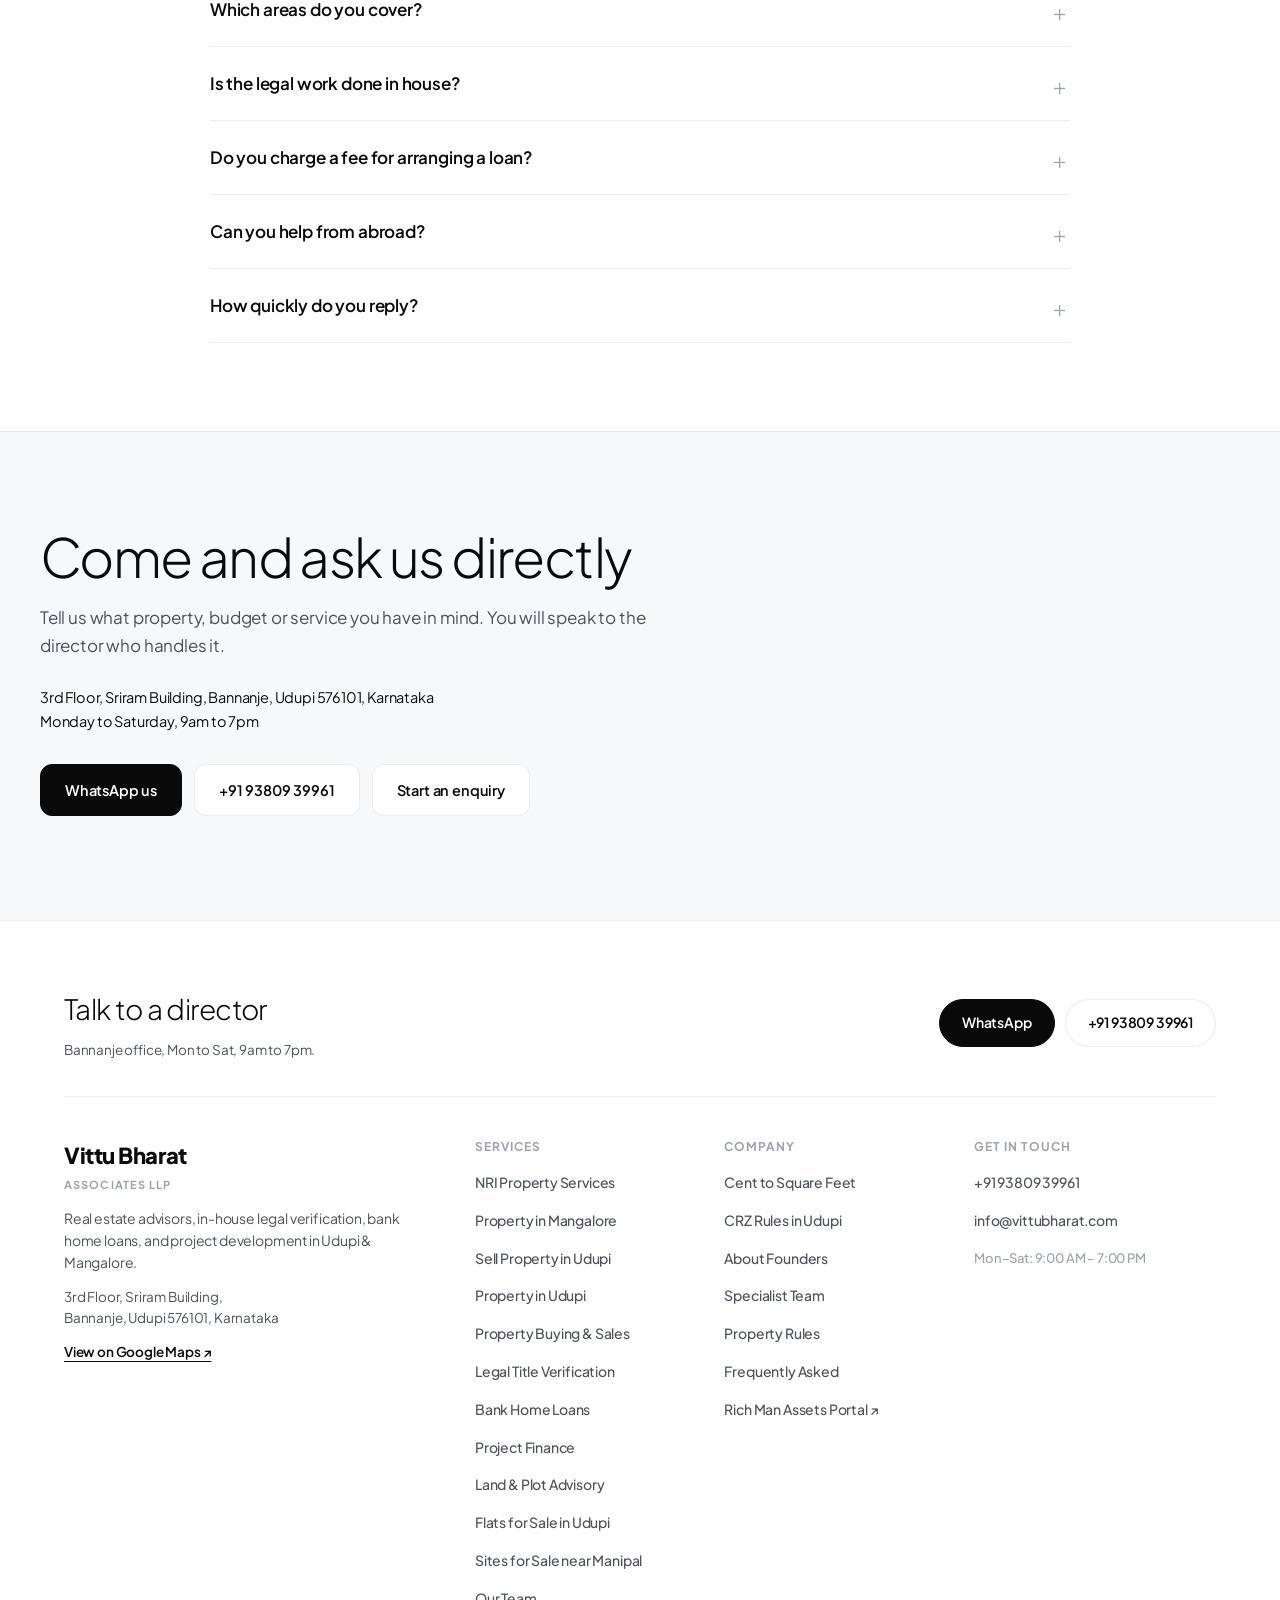
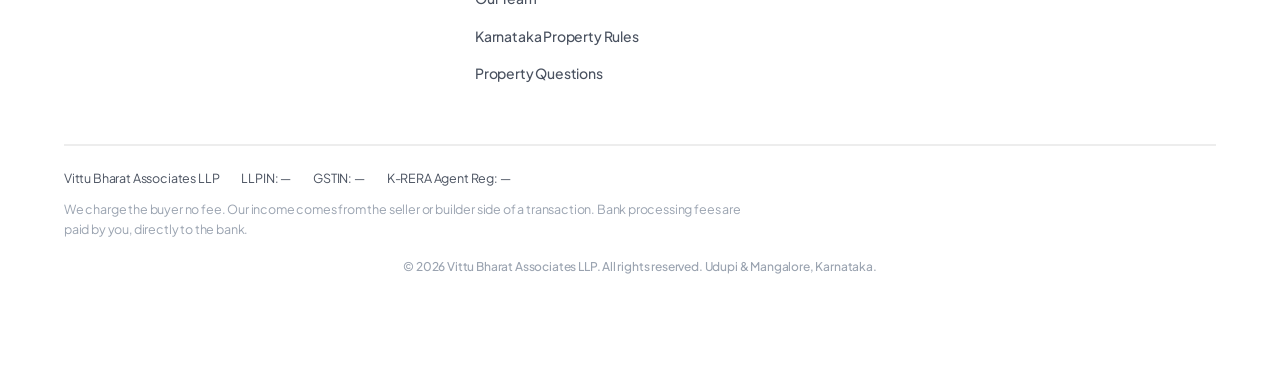
==== commit b5dcc9d0: "SEO month 3: cent to square feet converter Land here is priced per cent and almost nobody outside th" ====
--- a/about.html
+++ b/about.html
@@ -230,6 +230,7 @@
       <a href="sell-property-udupi.html" class="nb-link">Sell Property</a>
       <a href="nri-property-udupi.html" class="nb-link">NRI Property</a>
       <a href="crz-rules-udupi.html" class="nb-link">CRZ Rules</a>
+      <a href="cent-to-square-feet.html" class="nb-link">Cent to Sq Ft</a>
       <a href="property-in-mangalore.html" class="nb-link">Property in Mangalore</a>
       <a href="#team" class="nb-link">Our Team</a>
       <a href="#rules" class="nb-link">Property Rules</a>
@@ -745,6 +746,7 @@
           <div class="footer-links-col">
             <p class="footer-col-label">Company</p>
             <nav class="footer-nav">
+              <a href="cent-to-square-feet.html" class="footer-link">Cent to Square Feet</a>
               <a href="crz-rules-udupi.html" class="footer-link">CRZ Rules in Udupi</a>
               <a href="#team" class="footer-link">About Founders</a>
               <a href="#team" class="footer-link">Specialist Team</a>
--- a/style.css
+++ b/style.css
@@ -8495,3 +8495,122 @@
     font-size: 11.5px;
   }
 }
+
+/* ---------- Cent converter (Month 3 SEO) ---------- */
+.cv {
+  margin: 28px 0 0;
+  padding: 24px;
+  background: var(--surface);
+  border: 1px solid var(--border);
+  border-radius: var(--radius-card);
+  box-shadow: var(--shadow-sm);
+  max-width: 560px;
+}
+
+.cv-row {
+  display: flex;
+  align-items: center;
+  gap: 14px;
+  margin-bottom: 14px;
+}
+
+.cv-label {
+  flex: none;
+  width: 68px;
+  font-size: 12px;
+  font-weight: 600;
+  letter-spacing: 0.08em;
+  text-transform: uppercase;
+  color: var(--text-muted);
+}
+
+.cv-input {
+  flex: 1;
+  min-width: 0;
+  padding: 12px 14px;
+  font: inherit;
+  font-size: 16px;
+  color: var(--text);
+  background: var(--bg);
+  border: 1px solid var(--border-2);
+  border-radius: var(--radius-input);
+}
+
+.cv-input:focus-visible {
+  outline: 2px solid var(--text);
+  outline-offset: 1px;
+}
+
+.cv-select {
+  cursor: pointer;
+}
+
+.cv-out {
+  display: block;
+  margin-top: 18px;
+  padding-top: 18px;
+  border-top: 1px solid var(--border);
+}
+
+.cv-out-head {
+  margin: 0 0 12px;
+  font-size: 12px;
+  font-weight: 600;
+  letter-spacing: 0.08em;
+  text-transform: uppercase;
+  color: var(--text-muted);
+}
+
+.cv-out-row {
+  display: flex;
+  align-items: baseline;
+  justify-content: space-between;
+  gap: 16px;
+  padding: 8px 0;
+  border-bottom: 1px solid var(--border);
+}
+
+.cv-out-row:last-child {
+  border-bottom: none;
+}
+
+.cv-out-val {
+  font-size: 19px;
+  font-weight: 700;
+  letter-spacing: -0.02em;
+  font-variant-numeric: tabular-nums;
+  color: var(--text);
+}
+
+.cv-out-unit {
+  font-size: 14px;
+  color: var(--text-2);
+}
+
+.cv-out-empty {
+  font-size: 14px;
+  color: var(--text-muted);
+}
+
+.cv-note {
+  margin: 16px 0 0;
+  font-size: 12.5px;
+  line-height: 1.6;
+  color: var(--text-muted);
+}
+
+@media (max-width: 560px) {
+  .cv {
+    padding: 18px;
+  }
+
+  .cv-row {
+    flex-direction: column;
+    align-items: stretch;
+    gap: 6px;
+  }
+
+  .cv-label {
+    width: auto;
+  }
+}
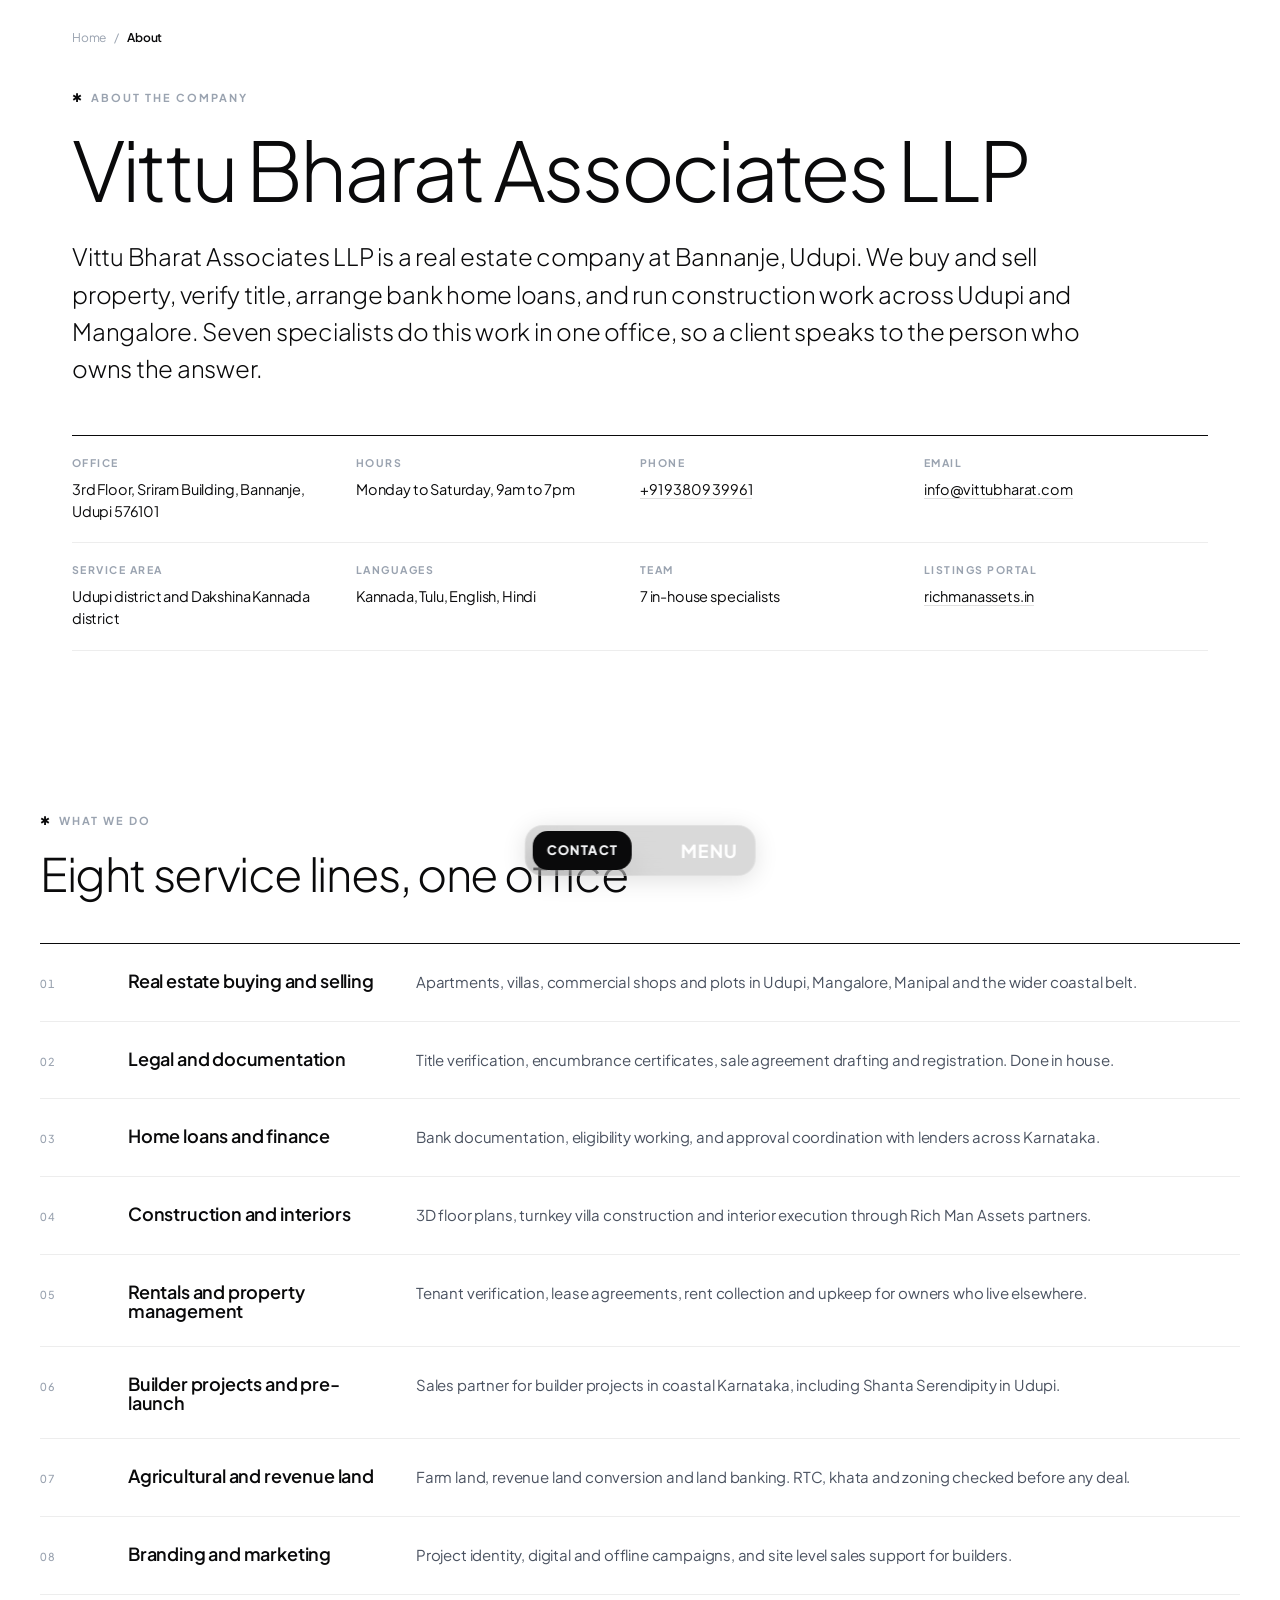
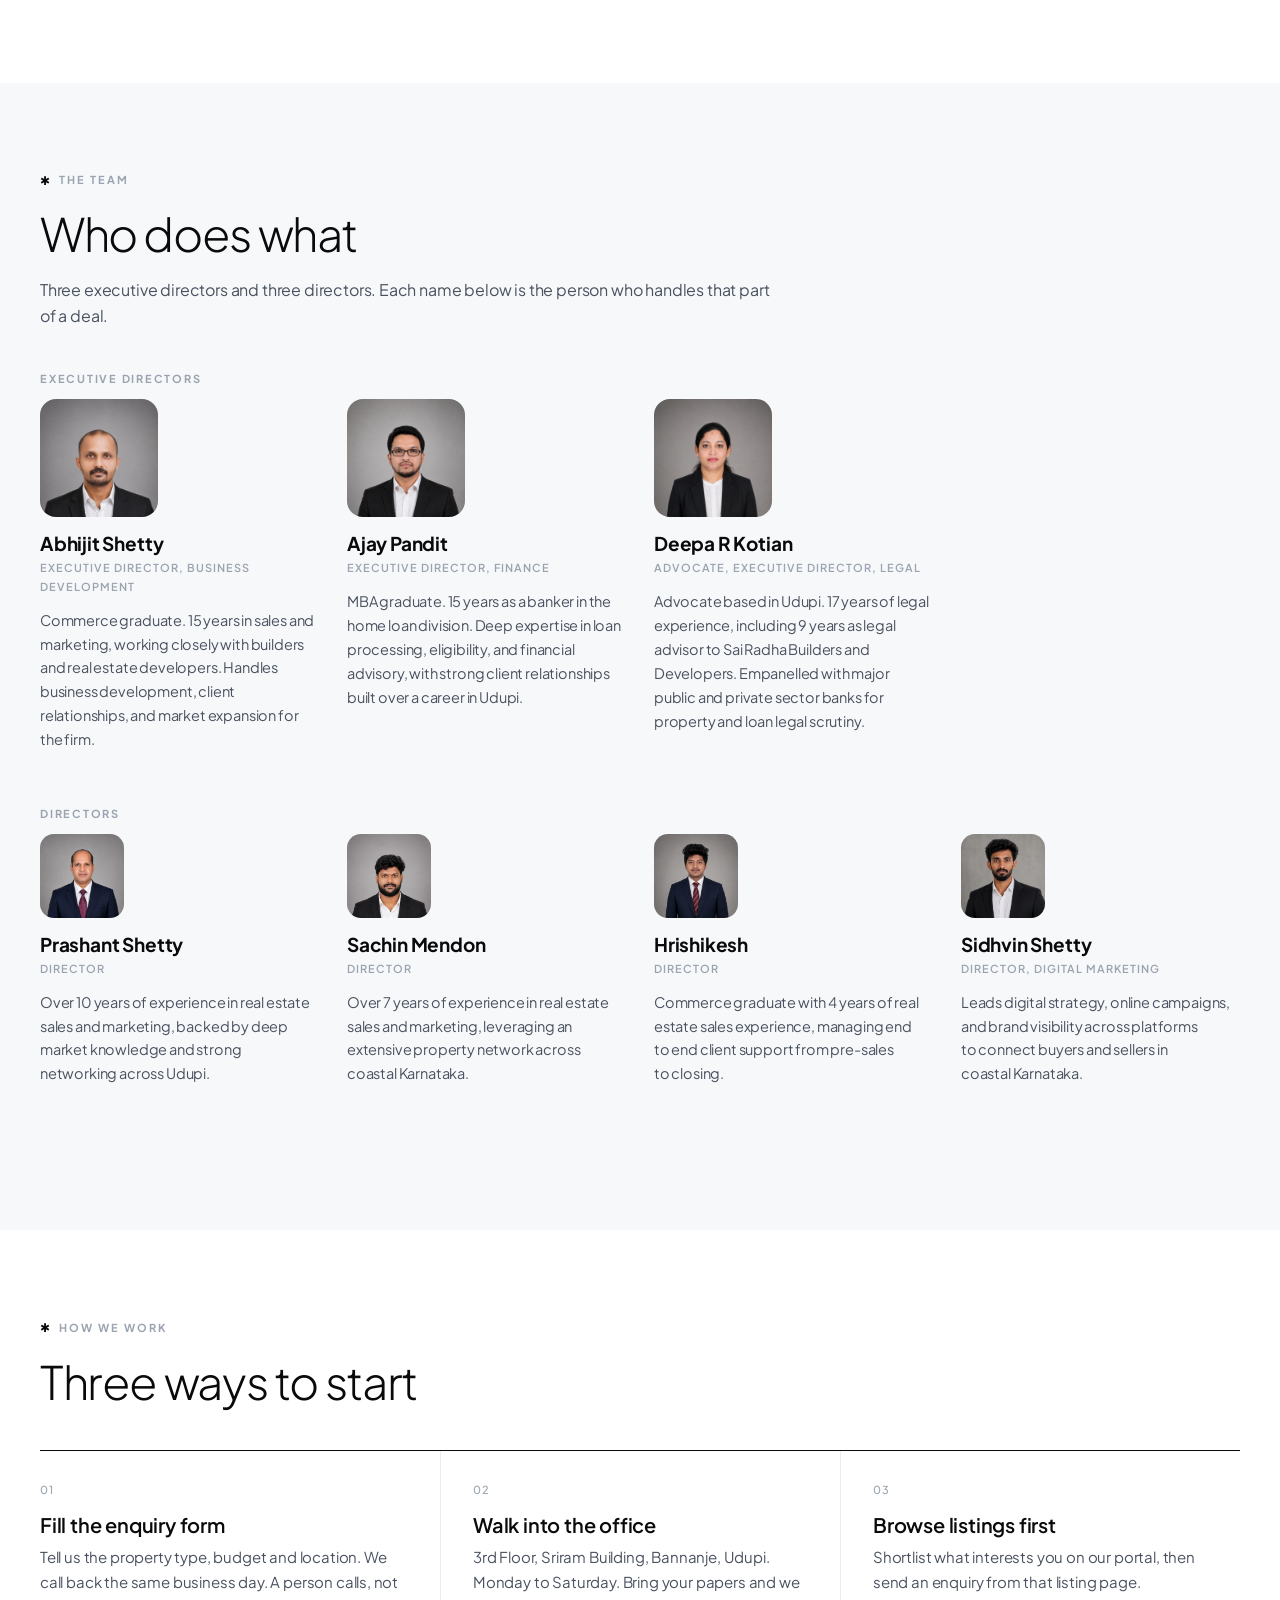
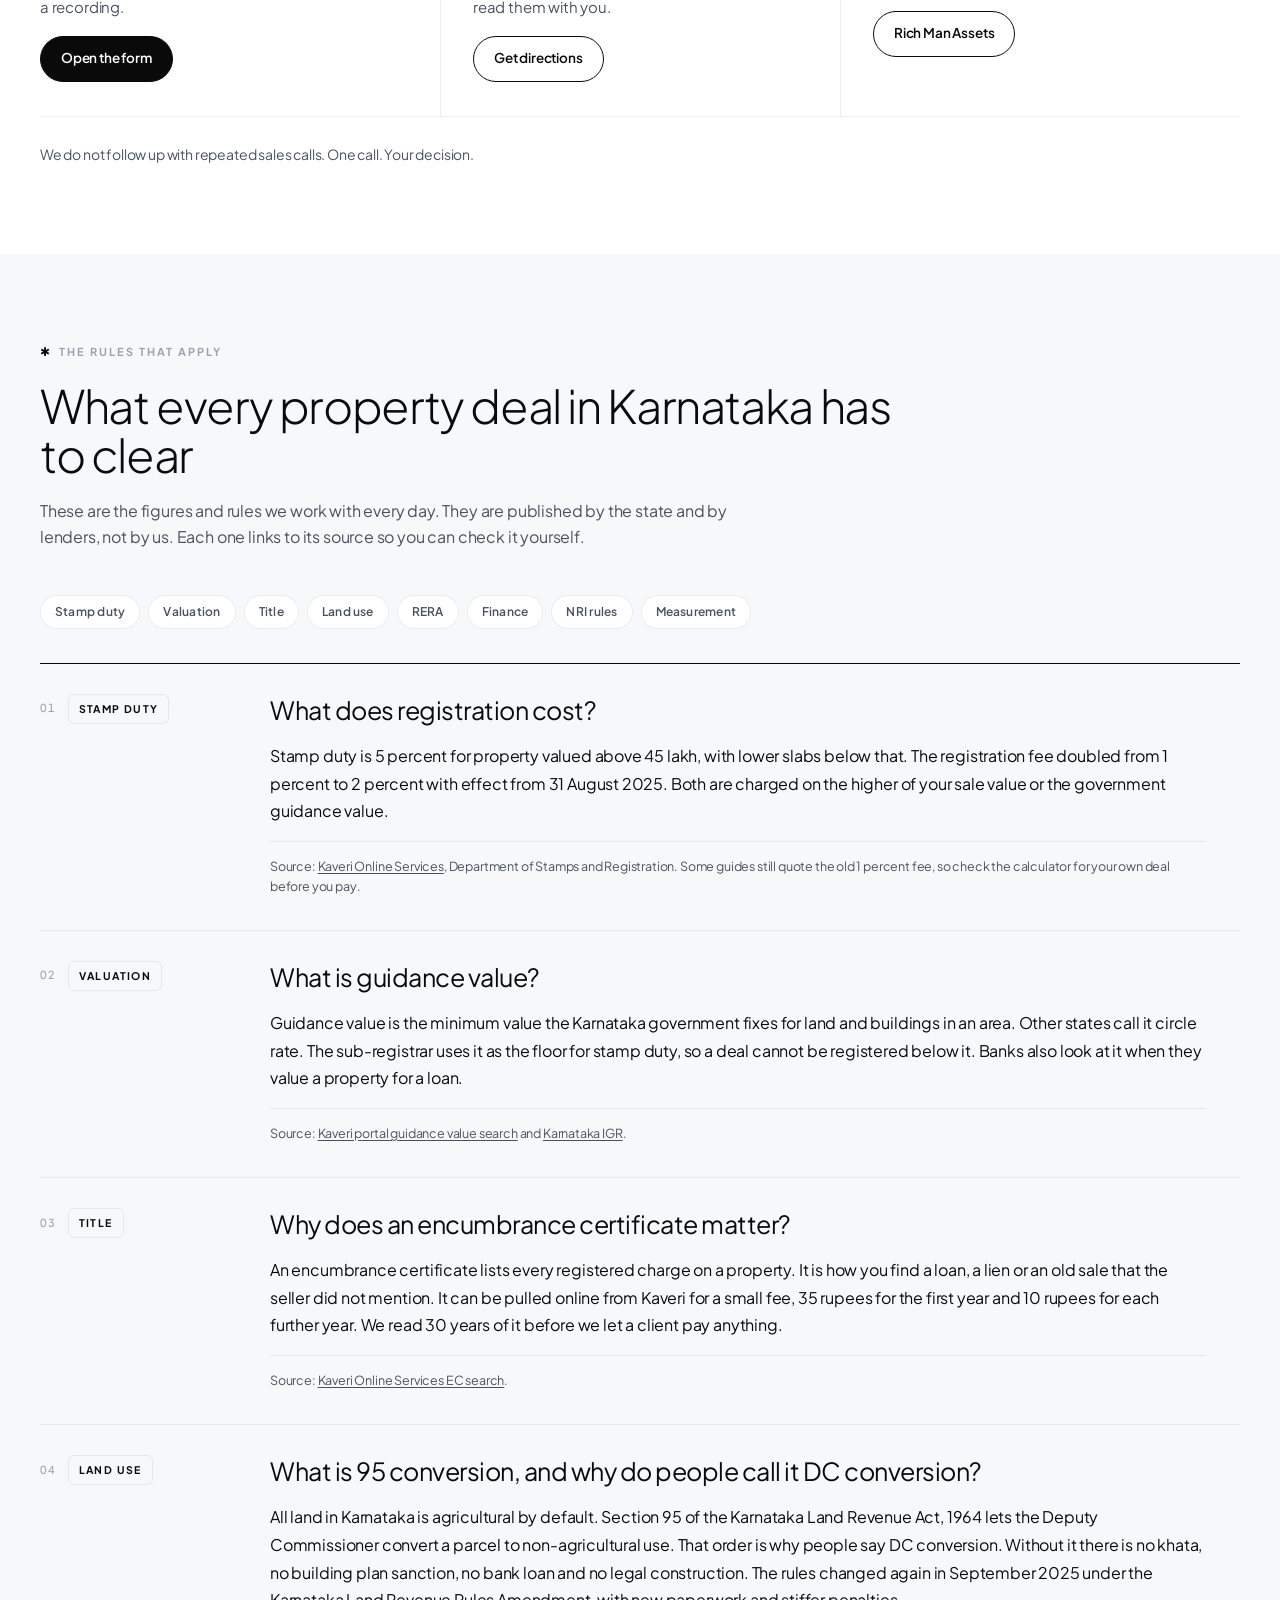
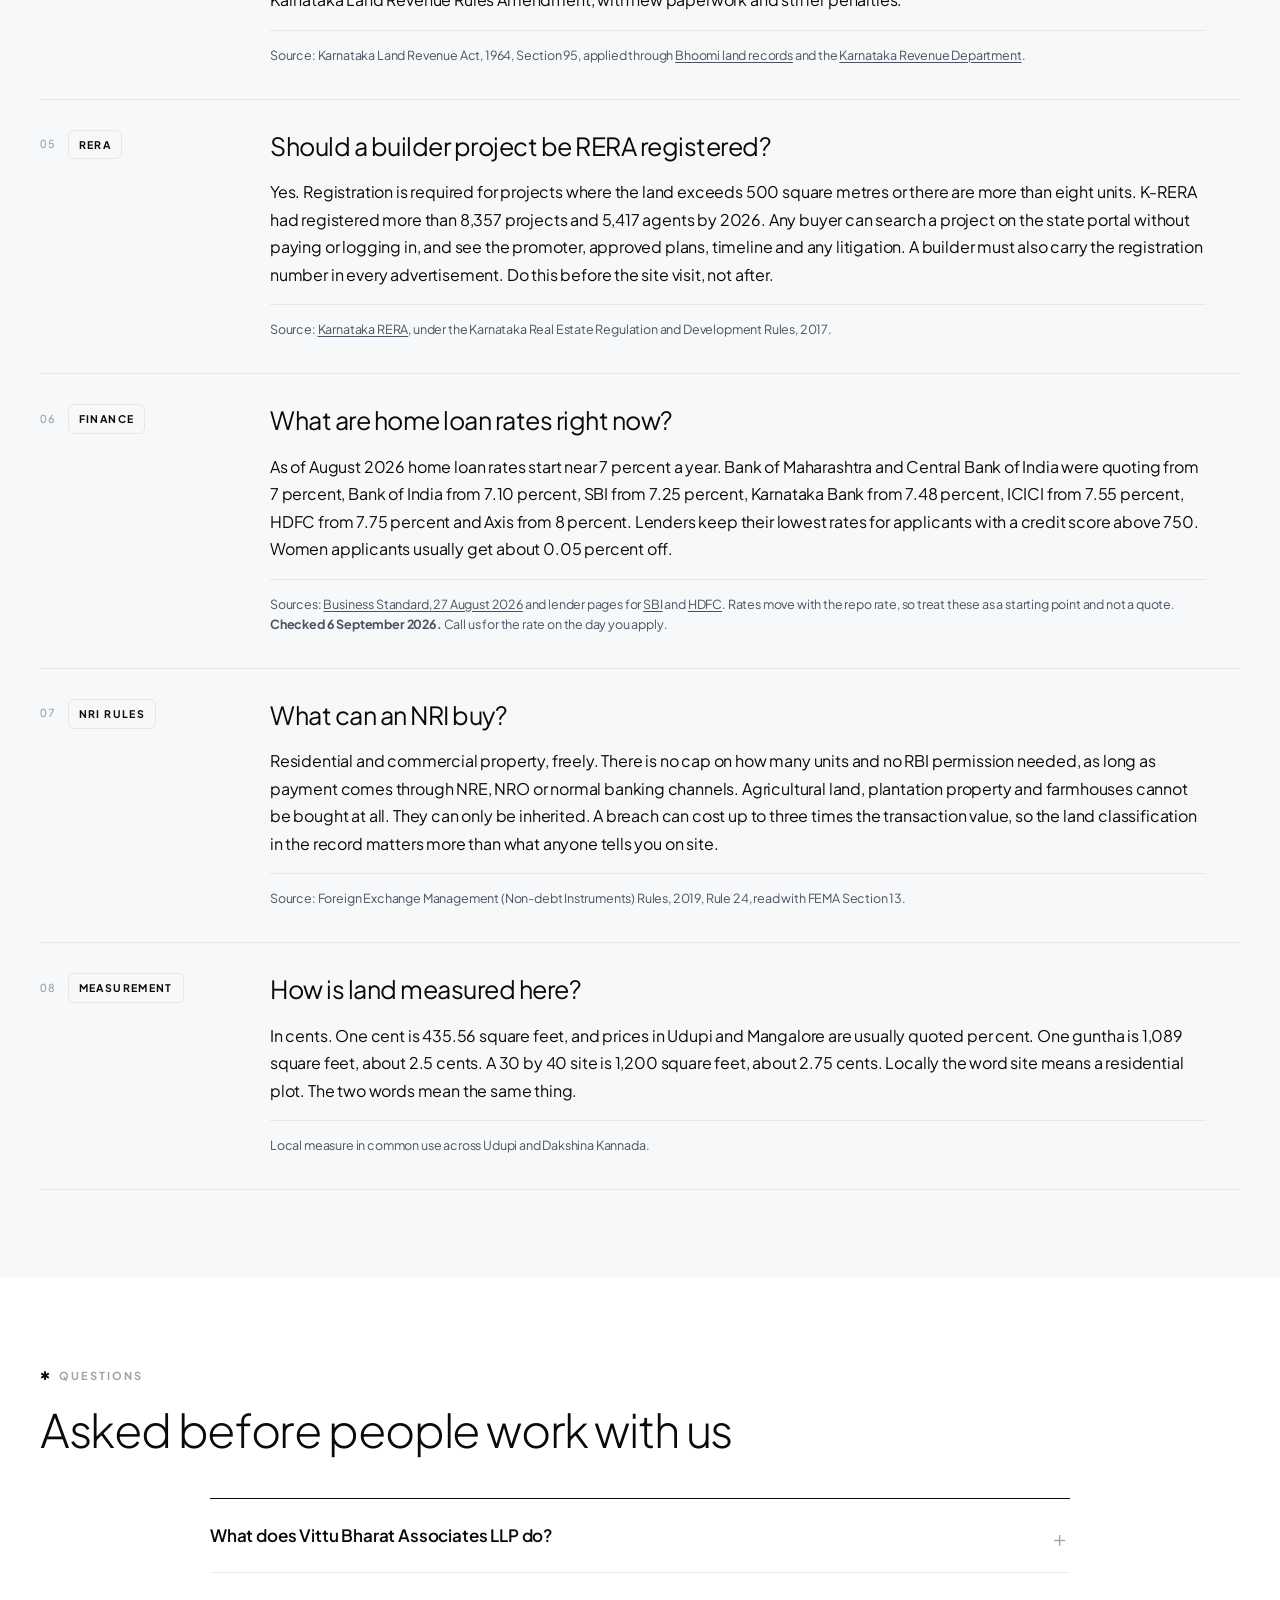
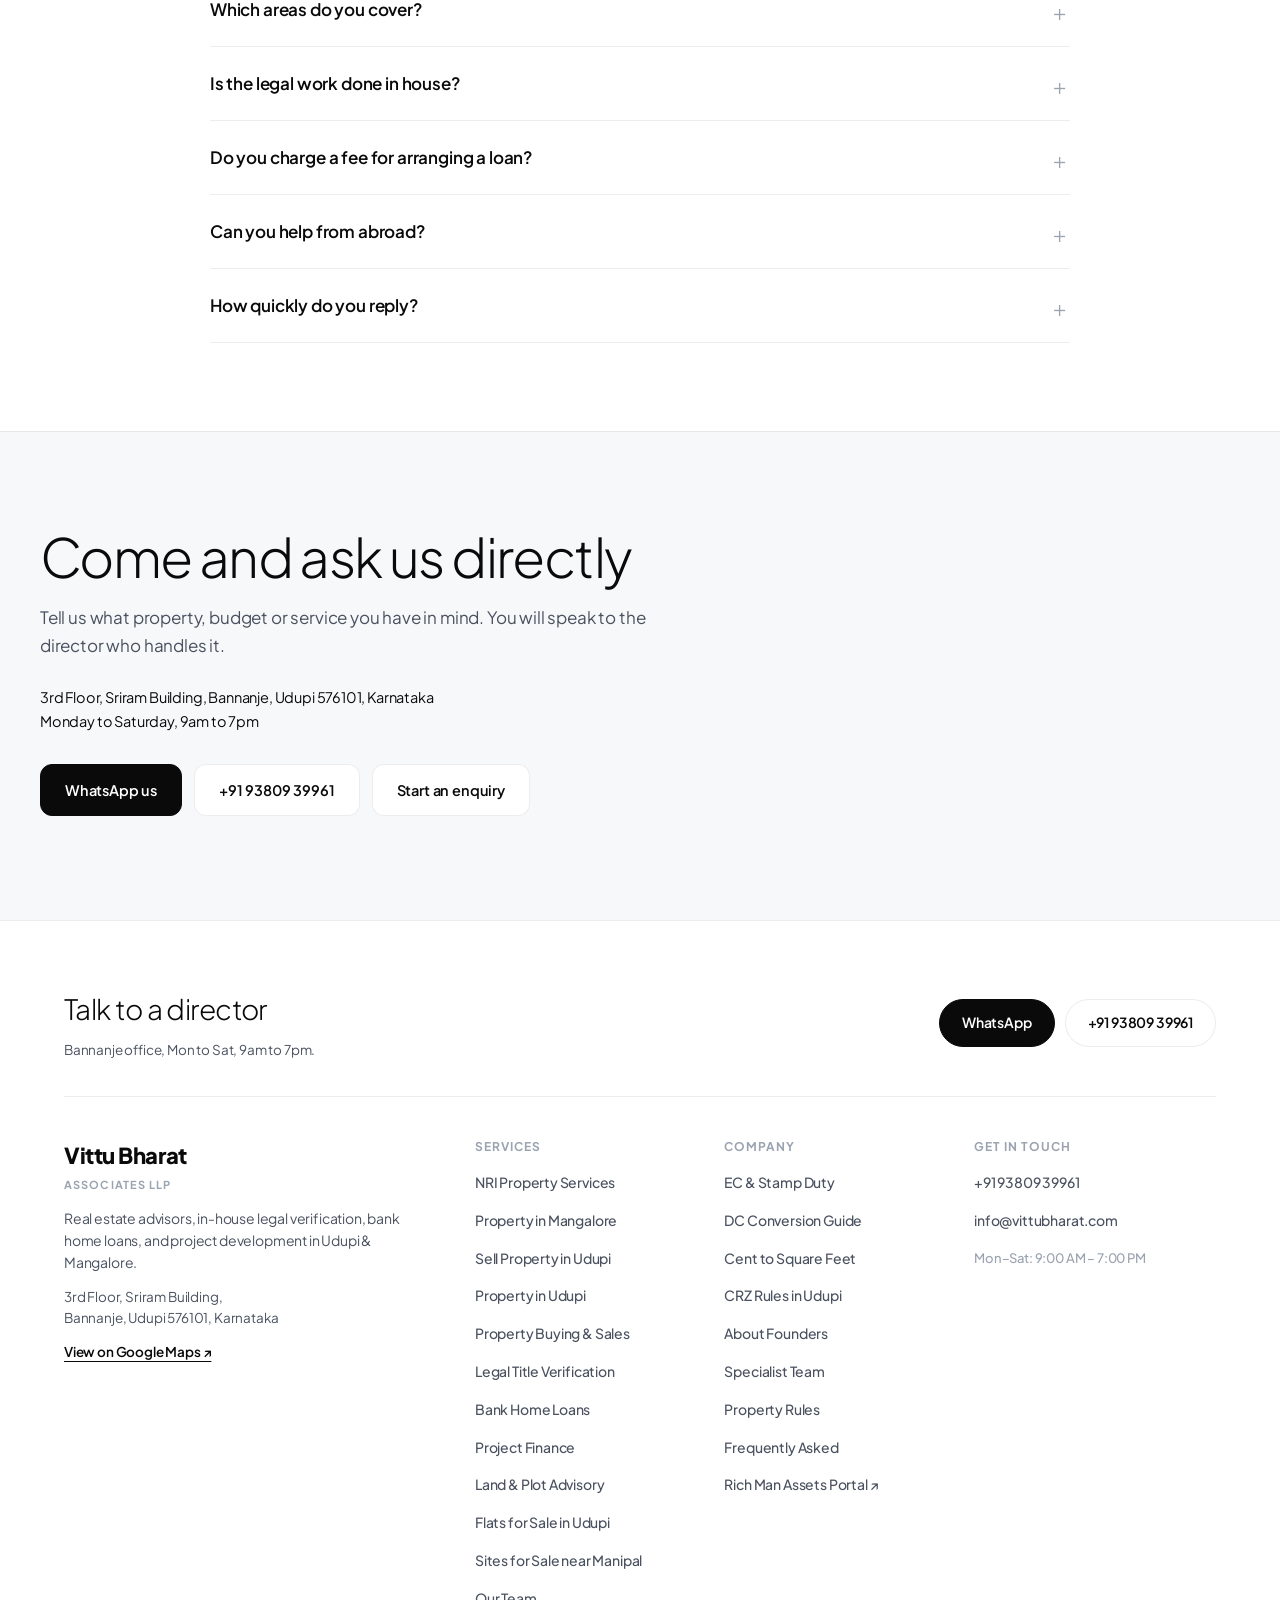
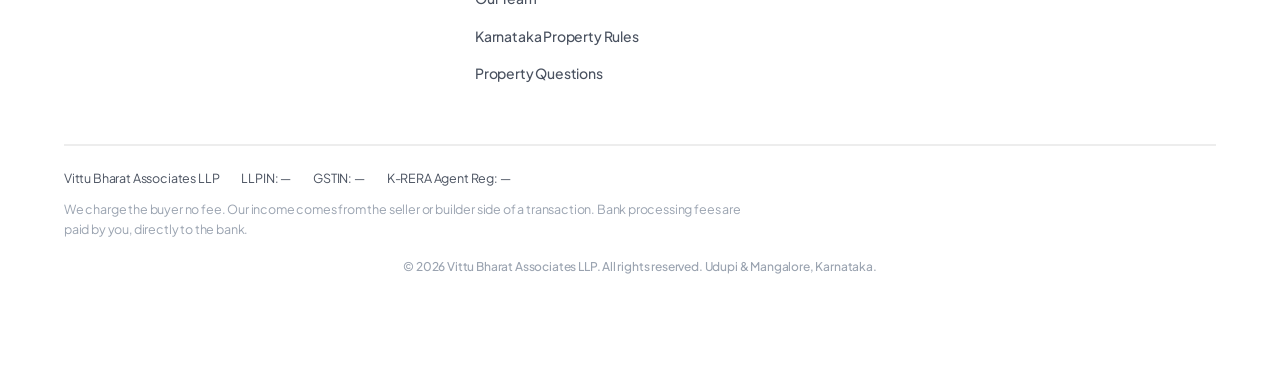
==== commit 3839d885: "SEO month 3: DC conversion and encumbrance certificate guides Completes the legal hub. Both topics a" ====
--- a/about.html
+++ b/about.html
@@ -230,6 +230,8 @@
       <a href="sell-property-udupi.html" class="nb-link">Sell Property</a>
       <a href="nri-property-udupi.html" class="nb-link">NRI Property</a>
       <a href="crz-rules-udupi.html" class="nb-link">CRZ Rules</a>
+      <a href="dc-conversion-udupi.html" class="nb-link">DC Conversion</a>
+      <a href="encumbrance-certificate-stamp-duty-karnataka.html" class="nb-link">EC &amp; Stamp Duty</a>
       <a href="cent-to-square-feet.html" class="nb-link">Cent to Sq Ft</a>
       <a href="property-in-mangalore.html" class="nb-link">Property in Mangalore</a>
       <a href="#team" class="nb-link">Our Team</a>
@@ -746,6 +748,8 @@
           <div class="footer-links-col">
             <p class="footer-col-label">Company</p>
             <nav class="footer-nav">
+              <a href="encumbrance-certificate-stamp-duty-karnataka.html" class="footer-link">EC &amp; Stamp Duty</a>
+              <a href="dc-conversion-udupi.html" class="footer-link">DC Conversion Guide</a>
               <a href="cent-to-square-feet.html" class="footer-link">Cent to Square Feet</a>
               <a href="crz-rules-udupi.html" class="footer-link">CRZ Rules in Udupi</a>
               <a href="#team" class="footer-link">About Founders</a>
